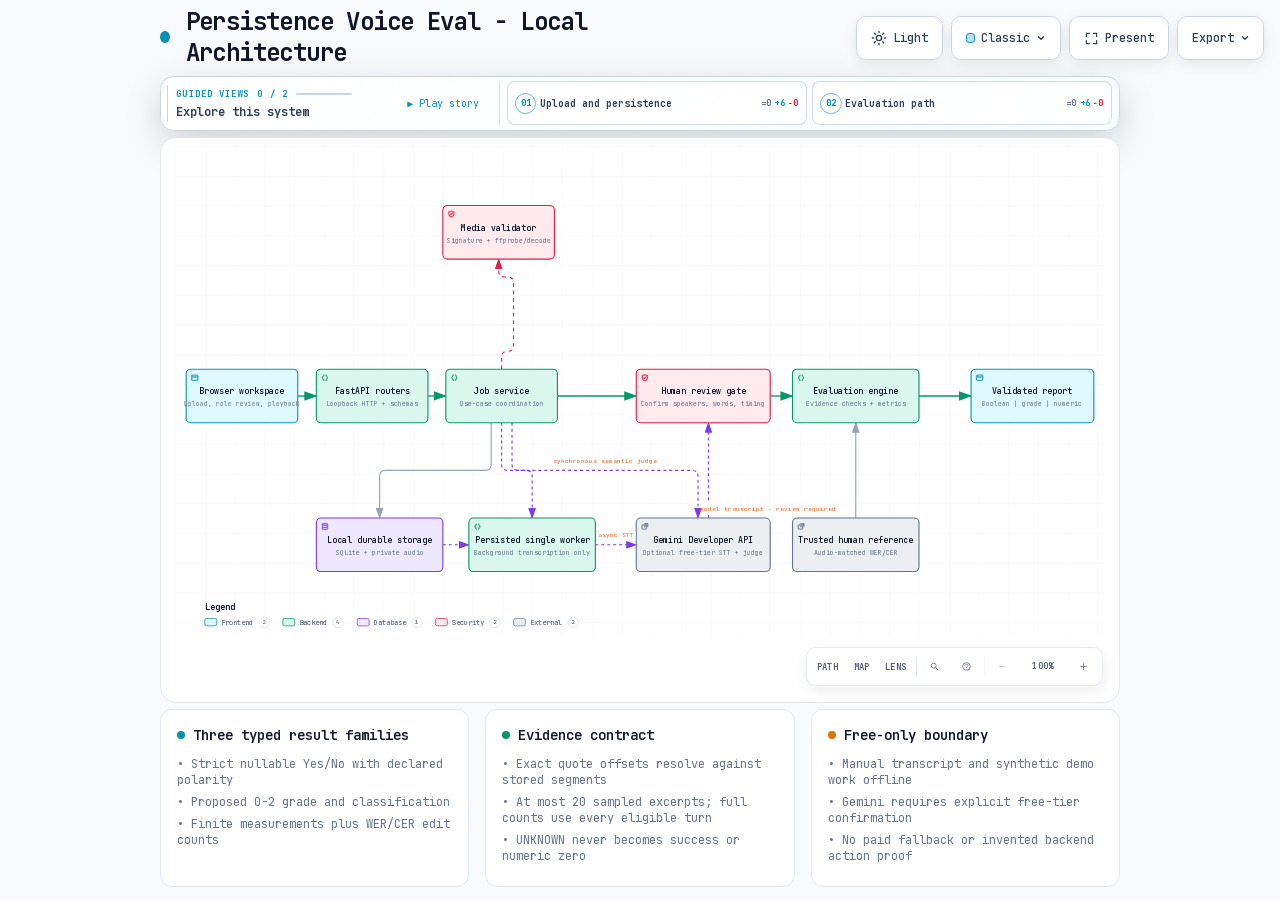
==== docs/architecture.html @ a359338a "Harden evaluation contracts and service boundaries" ====
<!DOCTYPE html>
<html lang="en" data-theme="dark" data-preset="classic">
<head>
  <meta charset="UTF-8">
  <meta name="viewport" content="width=device-width, initial-scale=1.0">
  <meta name="generator" content="archify 2.17.0-dev.1">
  <title>Persistence Voice Eval - Local Architecture Diagram</title>
  <script>
    // Resolve the theme before first paint so light-preference users don't
    // see a dark flash. The toolbar script below re-applies with UI state.
    (function () {
      try {
        var theme = null;
        try {
          var param = new URLSearchParams(window.location.search).get('theme');
          if (param === 'light' || param === 'dark') theme = param;
          if (new URLSearchParams(window.location.search).get('embed') === '1') {
            document.documentElement.setAttribute('data-embed', 'true');
          }
          if (new URLSearchParams(window.location.search).get('present') === '1') {
            document.documentElement.setAttribute('data-present', 'true');
          }
        } catch (_) {}
        if (!theme) {
          try { theme = localStorage.getItem('archify-theme'); } catch (_) {}
        }
        if (theme !== 'light' && theme !== 'dark') {
          theme = window.matchMedia('(prefers-color-scheme: light)').matches ? 'light' : 'dark';
        }
        document.documentElement.setAttribute('data-theme', theme);
      } catch (_) {}
    })();
  </script>
  <style id="archify-fonts">
/*
JetBrains Mono variable WOFF2 subsets from Google Fonts service revision v24.
These fixed bytes are shared by the viewer and its SVG/raster exports.
No local() source: an installed copy must not override the bundled font.
Uncovered characters (including CJK) still use the system fallback stack.
Upstream: https://github.com/JetBrains/JetBrainsMono

cyrillic-ext    1664 bytes  sha256 9343de2ca5d9549f792e7962375af8efb0f320c7643bfd36c884b5a30e5c396f
cyrillic        8892 bytes  sha256 4995a9a43ac659ec32fcd8b463755cd6a07b31a6e6b3894a6a153b661cf490e2
greek           6800 bytes  sha256 49c3da6c9a2b279b0f1f860f5cfb1f5dc38d88a5c7be9c9b1837bbc4e3db6111
vietnamese      5872 bytes  sha256 d44eb1936043a56038eb02dd70b243f379bef65783f94ec12f277550720411f1
latin-ext      11596 bytes  sha256 9c38cb2d0d2d93c1ee6e21fa78db76f13ea7e15e15cc64214c7ca89b6aaa35c4
latin          31340 bytes  sha256 2c32b9b3ee358c119e210f6f5195f9bd34894d78a785ff2e95d60e718e400af4

Copyright 2020 The JetBrains Mono Project Authors (https://github.com/JetBrains/JetBrainsMono)

This Font Software is licensed under the SIL Open Font License, Version 1.1.
This license is copied below, and is also available with a FAQ at:
https://openfontlicense.org


-----------------------------------------------------------
SIL OPEN FONT LICENSE Version 1.1 - 26 February 2007
-----------------------------------------------------------

PREAMBLE
The goals of the Open Font License (OFL) are to stimulate worldwide
development of collaborative font projects, to support the font creation
efforts of academic and linguistic communities, and to provide a free and
open framework in which fonts may be shared and improved in partnership
with others.

The OFL allows the licensed fonts to be used, studied, modified and
redistributed freely as long as they are not sold by themselves. The
fonts, including any derivative works, can be bundled, embedded,
redistributed and/or sold with any software provided that any reserved
names are not used by derivative works. The fonts and derivatives,
however, cannot be released under any other type of license. The
requirement for fonts to remain under this license does not apply
to any document created using the fonts or their derivatives.

DEFINITIONS
"Font Software" refers to the set of files released by the Copyright
Holder(s) under this license and clearly marked as such. This may
include source files, build scripts and documentation.

"Reserved Font Name" refers to any names specified as such after the
copyright statement(s).

"Original Version" refers to the collection of Font Software components as
distributed by the Copyright Holder(s).

"Modified Version" refers to any derivative made by adding to, deleting,
or substituting -- in part or in whole -- any of the components of the
Original Version, by changing formats or by porting the Font Software to a
new environment.

"Author" refers to any designer, engineer, programmer, technical
writer or other person who contributed to the Font Software.

PERMISSION & CONDITIONS
Permission is hereby granted, free of charge, to any person obtaining
a copy of the Font Software, to use, study, copy, merge, embed, modify,
redistribute, and sell modified and unmodified copies of the Font
Software, subject to the following conditions:

1) Neither the Font Software nor any of its individual components,
in Original or Modified Versions, may be sold by itself.

2) Original or Modified Versions of the Font Software may be bundled,
redistributed and/or sold with any software, provided that each copy
contains the above copyright notice and this license. These can be
included either as stand-alone text files, human-readable headers or
in the appropriate machine-readable metadata fields within text or
binary files as long as those fields can be easily viewed by the user.

3) No Modified Version of the Font Software may use the Reserved Font
Name(s) unless explicit written permission is granted by the corresponding
Copyright Holder. This restriction only applies to the primary font name as
presented to the users.

4) The name(s) of the Copyright Holder(s) or the Author(s) of the Font
Software shall not be used to promote, endorse or advertise any
Modified Version, except to acknowledge the contribution(s) of the
Copyright Holder(s) and the Author(s) or with their explicit written
permission.

5) The Font Software, modified or unmodified, in part or in whole,
must be distributed entirely under this license, and must not be
distributed under any other license. The requirement for fonts to
remain under this license does not apply to any document created
using the Font Software.

TERMINATION
This license becomes null and void if any of the above conditions are
not met.

DISCLAIMER
THE FONT SOFTWARE IS PROVIDED "AS IS", WITHOUT WARRANTY OF ANY KIND,
EXPRESS OR IMPLIED, INCLUDING BUT NOT LIMITED TO ANY WARRANTIES OF
MERCHANTABILITY, FITNESS FOR A PARTICULAR PURPOSE AND NONINFRINGEMENT
OF COPYRIGHT, PATENT, TRADEMARK, OR OTHER RIGHT. IN NO EVENT SHALL THE
COPYRIGHT HOLDER BE LIABLE FOR ANY CLAIM, DAMAGES OR OTHER LIABILITY,
INCLUDING ANY GENERAL, SPECIAL, INDIRECT, INCIDENTAL, OR CONSEQUENTIAL
DAMAGES, WHETHER IN AN ACTION OF CONTRACT, TORT OR OTHERWISE, ARISING
FROM, OUT OF THE USE OR INABILITY TO USE THE FONT SOFTWARE OR FROM
OTHER DEALINGS IN THE FONT SOFTWARE.
*/
    /* cyrillic-ext */
    @font-face { font-family: 'JetBrains Mono'; font-style: normal; font-weight: 400 800; font-display: swap;
      src: url([data-uri]) format('woff2');
      unicode-range: U+0460-052F, U+1C80-1C8A, U+20B4, U+2DE0-2DFF, U+A640-A69F, U+FE2E-FE2F; }
    /* cyrillic */
    @font-face { font-family: 'JetBrains Mono'; font-style: normal; font-weight: 400 800; font-display: swap;
      src: url([data-uri]) format('woff2');
      unicode-range: U+0301, U+0400-045F, U+0490-0491, U+04B0-04B1, U+2116; }
    /* greek */
    @font-face { font-family: 'JetBrains Mono'; font-style: normal; font-weight: 400 800; font-display: swap;
      src: url([data-uri]) format('woff2');
      unicode-range: U+0370-0377, U+037A-037F, U+0384-038A, U+038C, U+038E-03A1, U+03A3-03FF; }
    /* vietnamese */
    @font-face { font-family: 'JetBrains Mono'; font-style: normal; font-weight: 400 800; font-display: swap;
      src: url([data-uri]) format('woff2');
      unicode-range: U+0102-0103, U+0110-0111, U+0128-0129, U+0168-0169, U+01A0-01A1, U+01AF-01B0, U+0300-0301, U+0303-0304, U+0308-0309, U+0323, U+0329, U+1EA0-1EF9, U+20AB; }
    /* latin-ext */
    @font-face { font-family: 'JetBrains Mono'; font-style: normal; font-weight: 400 800; font-display: swap;
      src: url([data-uri]) format('woff2');
      unicode-range: U+0100-02BA, U+02BD-02C5, U+02C7-02CC, U+02CE-02D7, U+02DD-02FF, U+0304, U+0308, U+0329, U+1D00-1DBF, U+1E00-1E9F, U+1EF2-1EFF, U+2020, U+20A0-20AB, U+20AD-20C0, U+2113, U+2C60-2C7F, U+A720-A7FF; }
    /* latin */
    @font-face { font-family: 'JetBrains Mono'; font-style: normal; font-weight: 400 800; font-display: swap;
      src: url([data-uri]) format('woff2');
      unicode-range: U+0000-00FF, U+0131, U+0152-0153, U+02BB-02BC, U+02C6, U+02DA, U+02DC, U+0304, U+0308, U+0329, U+2000-206F, U+20AC, U+2122, U+2191, U+2193, U+2212, U+2215, U+FEFF, U+FFFD; }
  </style>
  <style>
    /* ==========================================================
       THEME VARIABLES — switch by toggling [data-theme] on <html>
       ========================================================== */
    :root,
    [data-theme="dark"] {
      --bg: #020617;
      --grid: #1e293b;
      --text: #ffffff;
      --text-muted: #94a3b8;
      --text-dim: #475569;
      /* UI chrome and menu hints need more contrast than SVG .t-dim accents */
      --text-faint: #7d8da1;

      --panel: rgba(15, 23, 42, 0.5);
      --panel-border: #1e293b;
      --lane-fill: rgba(15, 23, 42, 0.22);
      --lane-stroke: #334155;

      --arrow: #64748b;
      --arrow-emphasis: #34d399;

      /* Opaque mask color used behind semi-transparent component fills
         so the arrows drawn underneath are properly hidden. */
      --mask: #0f172a;

      --frontend-fill:    rgba(8, 51, 68, 0.4);
      --frontend-stroke:  #22d3ee;
      --backend-fill:     rgba(6, 78, 59, 0.4);
      --backend-stroke:   #34d399;
      --database-fill:    rgba(76, 29, 149, 0.4);
      --database-stroke:  #a78bfa;
      --cloud-fill:       rgba(120, 53, 15, 0.3);
      --cloud-stroke:     #fbbf24;
      --security-fill:    rgba(136, 19, 55, 0.4);
      --security-stroke:  #fb7185;
      --messagebus-fill:  rgba(251, 146, 60, 0.3);
      --messagebus-stroke:#fb923c;
      --external-fill:    rgba(30, 41, 59, 0.5);
      --external-stroke:  #94a3b8;

      --toolbar-bg:       rgba(15, 23, 42, 0.8);
      --toolbar-border:   #334155;
      --toolbar-text:     #e2e8f0;
      --toolbar-hover:    rgba(15, 23, 42, 0.95);
      --toolbar-menu-bg:  #0f172a;
    }

    [data-theme="light"] {
      --bg: #f8fafc;
      --grid: #e2e8f0;
      --text: #0f172a;
      --text-muted: #64748b;
      --text-dim: #94a3b8;
      --text-faint: #64748b;

      --panel: #ffffff;
      --panel-border: #e2e8f0;
      --lane-fill: rgba(248, 250, 252, 0.65);
      --lane-stroke: #cbd5e1;

      --arrow: #94a3b8;
      --arrow-emphasis: #059669;

      --mask: #ffffff;

      --frontend-fill:    rgba(34, 211, 238, 0.15);
      --frontend-stroke:  #0891b2;
      --backend-fill:     rgba(52, 211, 153, 0.18);
      --backend-stroke:   #059669;
      --database-fill:    rgba(167, 139, 250, 0.2);
      --database-stroke:  #7c3aed;
      --cloud-fill:       rgba(251, 191, 36, 0.18);
      --cloud-stroke:     #d97706;
      --security-fill:    rgba(251, 113, 133, 0.15);
      --security-stroke:  #e11d48;
      --messagebus-fill:  rgba(251, 146, 60, 0.15);
      --messagebus-stroke:#ea580c;
      --external-fill:    rgba(148, 163, 184, 0.18);
      --external-stroke:  #64748b;

      --toolbar-bg:       rgba(255, 255, 255, 0.92);
      --toolbar-border:   #cbd5e1;
      --toolbar-text:     #334155;
      --toolbar-hover:    #ffffff;
      --toolbar-menu-bg:  #ffffff;
    }

    /* ==========================================================
       SIGNAL FLOW — an opt-in, motion-forward visual preset.
       The variables also target a standalone exported SVG, whose
       root carries data-preset and data-theme directly.
       ========================================================== */
    [data-preset="signal-flow"][data-theme="dark"] {
      --bg: #030711;
      --grid: #15233a;
      --panel: rgba(6, 14, 28, 0.78);
      --panel-border: #1d3350;
      --lane-fill: rgba(9, 22, 40, 0.5);
      --lane-stroke: #2c4564;
      --text: #f5fbff;
      --text-muted: #9eb0c7;
      --text-dim: #52667f;
      --text-faint: #7890ad;
      --mask: #07101e;
      --frontend-fill: rgba(6, 182, 212, 0.14);
      --frontend-stroke: #67e8f9;
      --backend-fill: rgba(16, 185, 129, 0.14);
      --backend-stroke: #5eead4;
      --database-fill: rgba(139, 92, 246, 0.16);
      --database-stroke: #c4b5fd;
      --cloud-fill: rgba(245, 158, 11, 0.13);
      --cloud-stroke: #fcd34d;
      --security-fill: rgba(244, 63, 94, 0.13);
      --security-stroke: #fda4af;
      --messagebus-fill: rgba(249, 115, 22, 0.13);
      --messagebus-stroke: #fdba74;
      --external-fill: rgba(71, 85, 105, 0.24);
      --external-stroke: #a5b4c7;
      --arrow: #7890ad;
      --arrow-emphasis: #2dd4bf;
      --toolbar-bg: rgba(7, 16, 30, 0.86);
      --toolbar-border: #29415f;
      --toolbar-menu-bg: #07101e;
    }

    [data-preset="signal-flow"][data-theme="light"] {
      --bg: #f4f9fc;
      --grid: #d4e5ee;
      --panel: rgba(255, 255, 255, 0.82);
      --panel-border: #bfd5e2;
      --lane-fill: rgba(232, 243, 248, 0.62);
      --lane-stroke: #a9c5d5;
      --text: #102638;
      --text-muted: #587287;
      --text-dim: #8aa2b4;
      --text-faint: #668397;
      --mask: #ffffff;
      --frontend-fill: rgba(6, 182, 212, 0.09);
      --frontend-stroke: #0789a1;
      --backend-fill: rgba(5, 150, 105, 0.09);
      --backend-stroke: #087f69;
      --database-fill: rgba(124, 58, 237, 0.09);
      --database-stroke: #7254c7;
      --cloud-fill: rgba(217, 119, 6, 0.08);
      --cloud-stroke: #b9670b;
      --security-fill: rgba(225, 29, 72, 0.08);
      --security-stroke: #c53a59;
      --messagebus-fill: rgba(234, 88, 12, 0.08);
      --messagebus-stroke: #c65f27;
      --external-fill: rgba(100, 116, 139, 0.1);
      --external-stroke: #607a8c;
      --arrow: #7b97aa;
      --arrow-emphasis: #0d9488;
    }

    /* ==========================================================
       BLUEPRINT — a review-first drafting preset for deployment,
       infrastructure, and technical design documentation. It keeps
       the same semantic palette and geometry while trading glow for
       precise grid contrast, squared materials, and drafting marks.
       ========================================================== */
    [data-preset="blueprint"][data-theme="dark"] {
      --bg: #06131f;
      --grid: #17425a;
      --panel: rgba(7, 27, 43, 0.9);
      --panel-border: #27627f;
      --lane-fill: rgba(10, 43, 66, 0.36);
      --lane-stroke: #34799a;
      --text: #e3f6ff;
      --text-muted: #91b8ca;
      --text-dim: #557e92;
      --text-faint: #739caf;
      --mask: #0a2031;
      --frontend-fill: rgba(26, 157, 193, 0.14);
      --frontend-stroke: #66d9ef;
      --backend-fill: rgba(31, 155, 124, 0.13);
      --backend-stroke: #69dfbd;
      --database-fill: rgba(120, 105, 196, 0.14);
      --database-stroke: #b4a8ff;
      --cloud-fill: rgba(197, 145, 43, 0.13);
      --cloud-stroke: #ffd166;
      --security-fill: rgba(199, 76, 104, 0.13);
      --security-stroke: #ff8da1;
      --messagebus-fill: rgba(207, 112, 49, 0.13);
      --messagebus-stroke: #ffad66;
      --external-fill: rgba(84, 119, 139, 0.18);
      --external-stroke: #a7cad9;
      --arrow: #78a3b7;
      --arrow-emphasis: #64dfc1;
      --toolbar-bg: rgba(7, 28, 45, 0.92);
      --toolbar-border: #34799a;
      --toolbar-text: #d8f3ff;
      --toolbar-hover: rgba(18, 58, 83, 0.95);
      --toolbar-menu-bg: #0a2031;
    }

    [data-preset="blueprint"][data-theme="light"] {
      --bg: #edf7fa;
      --grid: #b5d5e1;
      --panel: rgba(249, 253, 255, 0.94);
      --panel-border: #78aabd;
      --lane-fill: rgba(210, 232, 240, 0.42);
      --lane-stroke: #83b2c4;
      --text: #123344;
      --text-muted: #4e7486;
      --text-dim: #86a6b4;
      --text-faint: #668c9d;
      --mask: #f9fdff;
      --frontend-fill: rgba(8, 145, 178, 0.08);
      --frontend-stroke: #087f9c;
      --backend-fill: rgba(5, 128, 101, 0.08);
      --backend-stroke: #08755f;
      --database-fill: rgba(100, 75, 180, 0.08);
      --database-stroke: #6757a8;
      --cloud-fill: rgba(181, 120, 15, 0.08);
      --cloud-stroke: #a86609;
      --security-fill: rgba(190, 48, 80, 0.07);
      --security-stroke: #b32f50;
      --messagebus-fill: rgba(196, 81, 22, 0.07);
      --messagebus-stroke: #b65120;
      --external-fill: rgba(79, 112, 128, 0.08);
      --external-stroke: #506f7e;
      --arrow: #6d93a5;
      --arrow-emphasis: #087f69;
      --toolbar-bg: rgba(247, 252, 254, 0.94);
      --toolbar-border: #8ab5c5;
      --toolbar-text: #294f61;
      --toolbar-hover: #ffffff;
      --toolbar-menu-bg: #f9fdff;
    }

    /* ==========================================================
       EDITORIAL — a warm, publication-minded preset for design
       reviews, launch notes, and documentation. The diagram keeps
       the same semantic palette and exact geometry, but trades
       software chrome for paper, ink, ruled structure, and one
       restrained vermilion accent.
       ========================================================== */
    [data-preset="editorial"][data-theme="dark"] {
      --bg: #181611;
      --grid: #39342a;
      --panel: rgba(35, 31, 24, 0.96);
      --panel-border: #625a4a;
      --lane-fill: rgba(52, 46, 35, 0.46);
      --lane-stroke: #726957;
      --text: #f4eddf;
      --text-muted: #b9ae9b;
      --text-dim: #776e60;
      --text-faint: #9d917e;
      --mask: #231f18;
      --frontend-fill: rgba(43, 133, 142, 0.16);
      --frontend-stroke: #7fc6c7;
      --backend-fill: rgba(63, 132, 92, 0.16);
      --backend-stroke: #8fc29e;
      --database-fill: rgba(117, 91, 141, 0.17);
      --database-stroke: #c0a4d0;
      --cloud-fill: rgba(170, 119, 49, 0.16);
      --cloud-stroke: #d8ad68;
      --security-fill: rgba(157, 69, 65, 0.17);
      --security-stroke: #df9085;
      --messagebus-fill: rgba(174, 79, 42, 0.16);
      --messagebus-stroke: #df946f;
      --external-fill: rgba(126, 115, 96, 0.18);
      --external-stroke: #b8ad99;
      --arrow: #948978;
      --arrow-emphasis: #dd6b3d;
      --toolbar-bg: rgba(35, 31, 24, 0.92);
      --toolbar-border: #625a4a;
      --toolbar-text: #eee5d5;
      --toolbar-hover: #302a20;
      --toolbar-menu-bg: #231f18;
    }

    [data-preset="editorial"][data-theme="light"] {
      --bg: #f2eee5;
      --grid: #d8d0c2;
      --panel: rgba(251, 248, 241, 0.97);
      --panel-border: #c4b9a6;
      --lane-fill: rgba(229, 221, 207, 0.42);
      --lane-stroke: #b8aa94;
      --text: #242018;
      --text-muted: #6f6658;
      --text-dim: #a09788;
      --text-faint: #817767;
      --mask: #fbf8f1;
      --frontend-fill: rgba(31, 117, 126, 0.09);
      --frontend-stroke: #287e84;
      --backend-fill: rgba(42, 119, 75, 0.09);
      --backend-stroke: #397b53;
      --database-fill: rgba(105, 75, 130, 0.09);
      --database-stroke: #765d86;
      --cloud-fill: rgba(157, 103, 31, 0.1);
      --cloud-stroke: #9a671f;
      --security-fill: rgba(153, 58, 52, 0.09);
      --security-stroke: #9e463f;
      --messagebus-fill: rgba(182, 70, 27, 0.09);
      --messagebus-stroke: #ad4b25;
      --external-fill: rgba(101, 91, 75, 0.09);
      --external-stroke: #746b5e;
      --arrow: #8a806f;
      --arrow-emphasis: #bb4c23;
      --toolbar-bg: rgba(251, 248, 241, 0.94);
      --toolbar-border: #c4b9a6;
      --toolbar-text: #40392f;
      --toolbar-hover: #fffdf8;
      --toolbar-menu-bg: #fbf8f1;
    }

    * { margin: 0; padding: 0; box-sizing: border-box; }

    body {
      font-family: 'JetBrains Mono', ui-monospace, SFMono-Regular, Menlo, Consolas, 'DejaVu Sans Mono', 'Liberation Mono', 'Noto Sans Mono CJK SC', 'PingFang SC', 'Hiragino Sans GB', 'Microsoft YaHei', monospace;
      background: var(--bg);
      min-height: 100vh;
      padding: 2rem;
      color: var(--text);
      transition: background 0.2s ease, color 0.2s ease;
    }

    html[data-preset="signal-flow"] body {
      background-image:
        radial-gradient(circle at 18% -8%, rgba(34, 211, 238, 0.14), transparent 34rem),
        radial-gradient(circle at 92% 18%, rgba(139, 92, 246, 0.12), transparent 30rem);
      background-attachment: fixed;
    }
    html[data-preset="signal-flow"][data-theme="light"] body {
      background-image:
        radial-gradient(circle at 18% -8%, rgba(6, 182, 212, 0.12), transparent 34rem),
        radial-gradient(circle at 92% 18%, rgba(139, 92, 246, 0.08), transparent 30rem);
    }
    html[data-preset="blueprint"] body {
      background-image:
        linear-gradient(var(--grid) 1px, transparent 1px),
        linear-gradient(90deg, var(--grid) 1px, transparent 1px);
      background-size: 32px 32px;
      background-position: -1px -1px;
      background-attachment: fixed;
    }
    html[data-preset="editorial"] body {
      background-image:
        linear-gradient(90deg, transparent 0, transparent 5.4rem, color-mix(in srgb, var(--security-stroke) 18%, transparent) 5.4rem, color-mix(in srgb, var(--security-stroke) 18%, transparent) calc(5.4rem + 1px), transparent calc(5.4rem + 1px)),
        repeating-linear-gradient(0deg, transparent 0, transparent 31px, color-mix(in srgb, var(--grid) 36%, transparent) 31px, color-mix(in srgb, var(--grid) 36%, transparent) 32px);
      background-attachment: fixed;
    }

    /* Gallery/embed mode keeps the generated artifact as the source of truth
       while presenting only its diagram surface inside a proof card. */
    html[data-embed="true"] body {
      min-height: 0;
      padding: 0;
      overflow: hidden;
      background: var(--bg);
      background-image: none;
    }
    html[data-embed="true"] .toolbar,
    html[data-embed="true"] .header,
    html[data-embed="true"] .cards,
    html[data-embed="true"] .diagram-nav,
    html[data-embed="true"] .overview-map,
    html[data-embed="true"] .focus-chip,
    html[data-embed="true"] .route-probe,
    html[data-embed="true"] .semantic-lens,
    html[data-embed="true"] .diagram-guide,
    html[data-embed="true"] .node-finder,
    html[data-embed="true"] .guided-views { display: none !important; }
    html[data-embed="true"] .container { max-width: none; }
    html[data-embed="true"] .diagram-container {
      padding: 0.5rem;
      border: 0;
      border-radius: 0;
      box-shadow: none;
    }
    html[data-embed="true"] .diagram-container svg { min-width: 0; }

    /* Share Chapter Cue lives in the HTML viewer layer, not inside the SVG.
       It gives one-shot embeds a title, authored note, truthful stop order,
       and lifecycle state while canonical diagram geometry stays untouched. */
    .share-chapter-cue { display: none; }
    html[data-embed="true"][data-share-playback="true"] .share-chapter-cue:not([hidden]),
    html[data-embed="true"][data-share-moment="true"] .share-chapter-cue:not([hidden]) {
      position: absolute;
      z-index: 18;
      top: 0.85rem;
      left: 50%;
      display: grid;
      grid-template-columns: auto minmax(9rem, 13.5rem) minmax(0, 1fr);
      align-items: center;
      gap: 0.45rem 0.85rem;
      width: min(52rem, calc(100% - 1.5rem));
      min-height: 3.35rem;
      padding: 0.55rem 0.75rem 0.65rem;
      overflow: hidden;
      border: 1px solid color-mix(in srgb, var(--frontend-stroke) 42%, var(--toolbar-border));
      border-radius: 0.75rem;
      background:
        linear-gradient(115deg, color-mix(in srgb, var(--frontend-fill) 52%, transparent), transparent 45%),
        color-mix(in srgb, var(--toolbar-menu-bg) 92%, transparent);
      color: var(--toolbar-text);
      box-shadow: 0 14px 42px rgba(0, 0, 0, 0.3), inset 0 1px 0 rgba(255, 255, 255, 0.045);
      backdrop-filter: blur(16px);
      pointer-events: none;
      animation: archify-share-cue-enter 280ms cubic-bezier(0.22, 1, 0.36, 1) both;
    }
    html[data-preset="blueprint"] .share-chapter-cue {
      border-radius: 0.2rem;
      background:
        linear-gradient(90deg, color-mix(in srgb, var(--frontend-fill) 46%, transparent), transparent 36%),
        var(--toolbar-menu-bg);
      box-shadow: 0 10px 28px rgba(0, 0, 0, 0.2);
      backdrop-filter: none;
    }
    html[data-preset="editorial"] .share-chapter-cue {
      border-color: var(--panel-border);
      background:
        linear-gradient(90deg, color-mix(in srgb, var(--security-fill) 58%, transparent), transparent 42%),
        var(--toolbar-menu-bg);
      box-shadow: 0 10px 30px color-mix(in srgb, #000 18%, transparent);
      backdrop-filter: none;
    }
    html[data-preset="editorial"] .share-chapter-state { color: var(--arrow-emphasis); }
    html[data-preset="editorial"] .share-chapter-state::before {
      border-radius: 0;
      box-shadow: none;
      transform: rotate(45deg) scale(0.8);
    }
    .share-chapter-index {
      display: grid;
      gap: 0.12rem;
      min-width: 5rem;
      padding-right: 0.75rem;
      border-right: 1px solid var(--toolbar-border);
    }
    .share-chapter-state {
      display: inline-flex;
      align-items: center;
      gap: 0.36rem;
      color: var(--frontend-stroke);
      font-size: 0.5rem;
      font-weight: 800;
      letter-spacing: 0.14em;
      text-transform: uppercase;
    }
    .share-chapter-state::before {
      width: 0.38rem;
      height: 0.38rem;
      border-radius: 50%;
      background: currentColor;
      box-shadow: 0 0 10px currentColor;
      content: '';
    }
    .share-chapter-cue[data-state="playing"] .share-chapter-state::before {
      animation: archify-share-cue-pulse 1.15s ease-in-out infinite;
    }
    .share-chapter-count {
      color: var(--text-faint);
      font-size: 0.5rem;
      font-weight: 700;
      letter-spacing: 0.08em;
      text-transform: uppercase;
    }
    .share-chapter-copy { min-width: 0; }
    .share-chapter-copy strong,
    .share-chapter-copy small,
    .share-chapter-route {
      display: block;
      overflow: hidden;
      text-overflow: ellipsis;
      white-space: nowrap;
    }
    .share-chapter-copy strong {
      color: var(--toolbar-text);
      font-size: 0.6875rem;
      line-height: 1.35;
    }
    .share-chapter-copy small {
      margin-top: 0.08rem;
      color: var(--text-muted);
      font-size: 0.5rem;
      line-height: 1.35;
    }
    .share-chapter-route {
      color: color-mix(in srgb, var(--frontend-stroke) 76%, var(--text-muted));
      font-size: 0.5625rem;
      font-weight: 650;
      letter-spacing: 0.015em;
      text-align: right;
    }
    .share-chapter-progress {
      position: absolute;
      right: 0;
      bottom: 0;
      left: 0;
      height: 2px;
      overflow: hidden;
      background: color-mix(in srgb, var(--toolbar-border) 72%, transparent);
    }
    .share-chapter-progress span {
      display: block;
      width: 100%;
      height: 100%;
      background: linear-gradient(90deg, var(--frontend-stroke), var(--database-stroke));
      box-shadow: 0 0 12px var(--frontend-stroke);
      transform: scaleX(0);
      transform-origin: left center;
    }

    /* Presentation Stage is a viewer-only layer: it gives the live diagram
       the viewport while keeping guided views, theme, focus, and exports real.
       Embed mode wins when both query parameters are present. */
    html[data-present="true"]:not([data-embed="true"]) body {
      height: 100dvh;
      min-height: 0;
      padding: 1rem;
      overflow: hidden;
    }
    html[data-present="true"]:not([data-embed="true"]) .container {
      display: flex;
      flex-direction: column;
      gap: 0.75rem;
      width: 100%;
      max-width: none;
      height: calc(100dvh - 2rem);
    }
    html[data-present="true"]:not([data-embed="true"]) .header {
      flex: none;
      min-width: 0;
      margin: 0;
      padding-right: 23rem;
    }
    html[data-present="true"]:not([data-embed="true"]) .header-row { margin-bottom: 0.25rem; }
    html[data-present="true"]:not([data-embed="true"]) .subtitle {
      overflow: hidden;
      text-overflow: ellipsis;
      white-space: nowrap;
    }
    html[data-present="true"]:not([data-embed="true"]) .guided-views {
      flex: none;
      margin-bottom: 0;
    }
    html[data-present="true"]:not([data-embed="true"]) .diagram-container {
      display: flex;
      flex: 1 1 auto;
      align-items: center;
      justify-content: center;
      min-height: 0;
      padding: 0.75rem;
      padding-bottom: calc(0.75rem + var(--archify-nav-reserve));
    }
    html[data-present="true"]:not([data-embed="true"]) .diagram-container > svg {
      flex: 1 1 auto;
      height: 100%;
      min-height: 0;
      width: 100%;
      min-width: 0;
    }
    html[data-present="true"]:not([data-embed="true"]) .cards { display: none; }
    html[data-present="true"]:not([data-embed="true"]) #btn-present {
      border-color: var(--frontend-stroke);
      color: var(--frontend-stroke);
    }

    /* The reader owns only the outer scale. Wide diagrams keep one authored
       SVG/viewBox while the runtime chooses a desktop width from the actual
       vertical budget. This avoids device-specific files and breakpoint
       jumps between a laptop and a tall monitor. */
    .container {
      width: 100%;
      max-width: var(--archify-reader-width, 1440px);
      margin: 0 auto;
    }
    @media (min-width: 768px) and (max-height: 920px) {
      .header { margin-bottom: 1rem; }
      .diagram-container { padding: 1rem; }
      .cards { margin-top: 1rem; }
      .card { padding: 1rem; }
    }

    .header { margin-bottom: 1.5rem; padding-right: 29.5rem; }

    html[data-preset="signal-flow"] .header,
    html[data-preset="blueprint"] .header,
    html[data-preset="editorial"] .header { padding-right: 29.5rem; }

    .header-row {
      display: flex;
      align-items: center;
      gap: 1rem;
      margin-bottom: 0.5rem;
    }

    .pulse-dot {
      width: 12px;
      height: 12px;
      background: var(--frontend-stroke);
      border-radius: 50%;
      animation: none;
    }

    html[data-motion-capable="true"] .pulse-dot { animation: pulse 2s infinite; }

    @keyframes pulse {
      0%, 100% { opacity: 1; }
      50% { opacity: 0.5; }
    }

    h1 {
      font-size: 1.5rem;
      font-weight: 700;
      letter-spacing: -0.025em;
    }

    .subtitle {
      color: var(--text-muted);
      font-size: 0.875rem;
      margin-left: 1.75rem;
    }

    html[data-preset="signal-flow"] .header-row::after {
      content: attr(data-preset-badge-signal-flow);
      margin-left: auto;
      color: var(--frontend-stroke);
      border: 1px solid var(--frontend-stroke);
      border-radius: 999px;
      padding: 0.28rem 0.6rem;
      font-size: 0.625rem;
      letter-spacing: 0.12em;
      opacity: 0.82;
      box-shadow: 0 0 20px rgba(34, 211, 238, 0.12);
      white-space: nowrap;
    }

    html[data-preset="blueprint"] .pulse-dot {
      width: 10px;
      height: 10px;
      border: 1px solid var(--frontend-stroke);
      border-radius: 1px;
      background: transparent;
      box-shadow: inset 0 0 0 2px var(--bg);
      transform: rotate(45deg);
      animation: none;
    }
    html[data-preset="blueprint"] .header-row::after {
      content: attr(data-preset-badge-blueprint);
      margin-left: auto;
      padding: 0.28rem 0.55rem;
      border-top: 1px solid var(--frontend-stroke);
      border-bottom: 1px solid var(--frontend-stroke);
      color: var(--frontend-stroke);
      font-size: 0.5625rem;
      font-weight: 700;
      letter-spacing: 0.14em;
      white-space: nowrap;
    }

    html[data-preset="editorial"] h1,
    html[data-preset="editorial"] .card h3 {
      font-family: Georgia, 'Times New Roman', 'Songti SC', STSong, serif;
      letter-spacing: -0.02em;
    }
    html[data-preset="editorial"] h1 { font-size: 1.72rem; font-weight: 600; }
    html[data-preset="editorial"] .pulse-dot {
      width: 9px;
      height: 9px;
      border: 1px solid var(--arrow-emphasis);
      border-radius: 0;
      background: var(--arrow-emphasis);
      box-shadow: 0 0 0 3px color-mix(in srgb, var(--arrow-emphasis) 14%, transparent);
      transform: rotate(45deg);
      animation: none;
    }
    html[data-preset="editorial"] .header-row::after {
      content: attr(data-preset-badge-editorial);
      margin-left: auto;
      padding: 0.32rem 0 0.24rem;
      border-bottom: 2px solid var(--arrow-emphasis);
      color: var(--arrow-emphasis);
      font-family: Georgia, 'Times New Roman', serif;
      font-size: 0.625rem;
      font-style: italic;
      font-weight: 600;
      letter-spacing: 0.08em;
      white-space: nowrap;
    }

    .diagram-container {
      --archify-nav-reserve: 0px;
      background: var(--panel);
      border-radius: 1rem;
      border: 1px solid var(--panel-border);
      padding: 1.5rem;
      padding-bottom: calc(1.5rem + var(--archify-nav-reserve));
      overflow: hidden;
      position: relative;
    }

    html[data-preset="signal-flow"] .diagram-container {
      position: relative;
      overflow: hidden;
      background: linear-gradient(180deg, rgba(8, 20, 38, 0.82), rgba(3, 8, 18, 0.94));
      box-shadow: inset 0 1px 0 rgba(255, 255, 255, 0.04), 0 28px 80px rgba(0, 0, 0, 0.34);
    }
    html[data-preset="signal-flow"][data-theme="light"] .diagram-container {
      background: linear-gradient(180deg, rgba(255, 255, 255, 0.9), rgba(237, 246, 250, 0.94));
      box-shadow: inset 0 1px 0 rgba(255, 255, 255, 0.72), 0 24px 60px rgba(45, 78, 99, 0.12);
    }
    html[data-preset="blueprint"] .diagram-container {
      border-color: var(--panel-border);
      border-radius: 0.35rem;
      background: var(--panel);
      box-shadow:
        inset 0 0 0 1px color-mix(in srgb, var(--panel-border) 34%, transparent),
        0 18px 48px rgba(0, 0, 0, 0.16);
    }
    html[data-preset="blueprint"] .diagram-container::after {
      content: "";
      position: absolute;
      z-index: 10;
      inset: 0.7rem;
      pointer-events: none;
      background:
        linear-gradient(var(--frontend-stroke), var(--frontend-stroke)) left top / 1.35rem 1px no-repeat,
        linear-gradient(var(--frontend-stroke), var(--frontend-stroke)) left top / 1px 1.35rem no-repeat,
        linear-gradient(var(--frontend-stroke), var(--frontend-stroke)) right top / 1.35rem 1px no-repeat,
        linear-gradient(var(--frontend-stroke), var(--frontend-stroke)) right top / 1px 1.35rem no-repeat,
        linear-gradient(var(--frontend-stroke), var(--frontend-stroke)) left bottom / 1.35rem 1px no-repeat,
        linear-gradient(var(--frontend-stroke), var(--frontend-stroke)) left bottom / 1px 1.35rem no-repeat,
        linear-gradient(var(--frontend-stroke), var(--frontend-stroke)) right bottom / 1.35rem 1px no-repeat,
        linear-gradient(var(--frontend-stroke), var(--frontend-stroke)) right bottom / 1px 1.35rem no-repeat;
      opacity: 0.58;
    }
    html[data-preset="editorial"] .diagram-container {
      overflow: hidden;
      border-color: var(--panel-border);
      border-radius: 0.38rem;
      background:
        linear-gradient(90deg, color-mix(in srgb, var(--security-fill) 58%, transparent), transparent 12%),
        var(--panel);
      box-shadow:
        0 1px 0 color-mix(in srgb, var(--text) 6%, transparent),
        0 18px 48px color-mix(in srgb, #000 19%, transparent);
    }
    html[data-preset="editorial"] .diagram-container::after {
      position: absolute;
      z-index: 10;
      top: 0.72rem;
      right: 1.25rem;
      padding: 0.2rem 0.52rem;
      border: 1px solid var(--panel-border);
      background: var(--panel);
      color: var(--arrow-emphasis);
      content: attr(data-preset-badge-editorial-plate);
      font-family: Georgia, 'Times New Roman', serif;
      font-size: 0.52rem;
      font-style: italic;
      font-weight: 600;
      letter-spacing: 0.09em;
      pointer-events: none;
    }
    html[data-embed="true"][data-preset="editorial"] .diagram-container::after { display: none; }
    html[data-motion-capable="true"][data-preset="signal-flow"][data-ambient-motion="running"] .diagram-container::before {
      content: "";
      position: absolute;
      inset: 0;
      pointer-events: none;
      background: linear-gradient(115deg, transparent 28%, rgba(103, 232, 249, 0.035) 48%, transparent 68%);
      transform: translateX(-70%);
      animation: archify-signal-scan 4.8s ease-in-out 1 both;
    }

    /* Motion Governor gives the reader a real static state and gives the
       strongest semantic action the only motion budget. Atmosphere resets to
       its authored base instead of freezing mid-cycle. Static artifacts never
       start a decorative pulse or scan. */
    html:not([data-motion-capable="true"]) svg[data-animation="trace"] [data-animate] {
      animation: none !important;
    }
    html[data-motion="still"] .pulse-dot,
    html[data-motion="still"] .diagram-container::before,
    html[data-motion="still"] svg[data-animation="trace"] [data-animate],
    html[data-motion-owner] .pulse-dot,
    html[data-motion-owner] .diagram-container::before,
    html[data-motion-owner] svg[data-animation="trace"] [data-animate],
    html[data-embed="true"] .pulse-dot,
    html[data-embed="true"] .diagram-container::before,
    html[data-share-playback="true"] .pulse-dot,
    html[data-share-playback="true"] .diagram-container::before,
    html[data-document-hidden="true"] .pulse-dot,
    html[data-document-hidden="true"] .diagram-container::before,
    html[data-document-hidden="true"] svg[data-animation="trace"] [data-animate] {
      animation: none !important;
    }
    html[data-motion="still"] .diagram-container::before,
    html[data-motion-owner] .diagram-container::before,
    html[data-embed="true"] .diagram-container::before,
    html[data-share-playback="true"] .diagram-container::before {
      opacity: 0;
    }
    html[data-motion="still"] .guided-view-progress span,
    html[data-motion="still"] .guided-story-caption,
    html[data-motion="still"] .story-trail-flow,
    html[data-motion="still"] .intent-trace-flow,
    html[data-motion="still"] .route-probe-flow,
    html[data-motion="still"] .route-journey-flow,
    html[data-motion="still"] .semantic-lens-flow,
    html[data-motion="still"] .diagram-guide,
    html[data-motion="still"] [data-story-step],
    html[data-motion="still"] .overview-map-live,
    html[data-motion="still"] .guided-view-stop,
    html[data-motion="still"] .share-chapter-cue,
    html[data-motion="still"] .share-chapter-state::before,
    html[data-motion="still"] .share-chapter-progress span,
    html[data-document-hidden="true"] .guided-view-progress span,
    html[data-document-hidden="true"] .story-trail-flow,
    html[data-document-hidden="true"] .intent-trace-flow,
    html[data-document-hidden="true"] .route-probe-flow,
    html[data-document-hidden="true"] .route-journey-flow,
    html[data-document-hidden="true"] .semantic-lens-flow,
    html[data-document-hidden="true"] .diagram-guide,
    html[data-document-hidden="true"] [data-story-step],
    html[data-document-hidden="true"] .overview-map-live,
    html[data-document-hidden="true"] .guided-view-stop,
    html[data-document-hidden="true"] .share-chapter-cue,
    html[data-document-hidden="true"] .share-chapter-state::before,
    html[data-document-hidden="true"] .share-chapter-progress span {
      animation: none !important;
    }
    html[data-motion="still"] .guided-view-progress span {
      transform: scaleX(1) !important;
    }
    html[data-motion="still"] svg[data-story-playing="true"] .story-trail-flow {
      stroke-dasharray: none;
      stroke-dashoffset: 0;
      opacity: 0.55;
    }
    html[data-motion="still"] .intent-trace-flow,
    html[data-motion="still"] .route-probe-flow {
      stroke-dasharray: none;
      stroke-dashoffset: 0;
      opacity: 0.72;
    }
    html[data-motion="still"] .route-journey-overlay,
    html[data-document-hidden="true"] .route-journey-overlay { display: none !important; }
    html[data-motion="still"] .relationship-pulse-overlay,
    html[data-motion="still"] .story-carrier-overlay,
    html[data-document-hidden="true"] .story-carrier-overlay { display: none !important; }
    html[data-motion="still"] .chapter-handoff-overlay { display: none !important; }
    html[data-motion="still"] .chapter-handoff-anchor { animation: none !important; }
    html[data-motion="still"] .guided-view-chapter,
    html[data-motion="still"] svg [data-node-id],
    html[data-motion="still"] svg [data-edge-from],
    html[data-motion="still"] svg [data-detail],
    html[data-motion="still"] svg [data-detail-anchor],
    html[data-motion="still"] svg [data-legend-hit],
    html[data-motion="still"] svg {
      transition: none !important;
    }

    svg {
      width: 100%;
      min-width: min(900px, 100%);
      display: block;
      transform-origin: 0 0;
      transition: transform 0.18s ease;
    }

    .diagram-container.is-camera-moving svg {
      transition: transform 0.42s cubic-bezier(0.22, 1, 0.36, 1);
    }
    .diagram-container.is-camera-transaction svg { transition: none; }
    .diagram-container.is-pannable { cursor: grab; }
    .diagram-container.is-panning { cursor: grabbing; user-select: none; }
    .diagram-container.is-panning svg { transition: none; }

    .diagram-nav {
      position: absolute;
      right: 1rem;
      bottom: 1rem;
      z-index: 12;
      display: inline-flex;
      align-items: center;
      max-width: calc(100% - 2rem);
      padding: 0.15rem;
      gap: 0;
      overflow-x: auto;
      border: 1px solid color-mix(in srgb, var(--toolbar-border) 48%, transparent);
      border-radius: 0.58rem;
      background: color-mix(in srgb, var(--toolbar-bg) 82%, transparent);
      box-shadow: 0 5px 14px rgba(0, 0, 0, 0.07);
      backdrop-filter: blur(10px);
      scrollbar-width: none;
    }
    .diagram-nav::-webkit-scrollbar { display: none; }
    .diagram-nav button,
    .focus-chip button,
    .guided-views button {
      border: 0;
      background: transparent;
      color: var(--toolbar-text);
      font: inherit;
      cursor: pointer;
    }
    .diagram-nav button {
      min-width: 2rem;
      height: 2rem;
      padding: 0 0.35rem;
      border-radius: 0.35rem;
      color: color-mix(in srgb, var(--toolbar-text) 68%, transparent);
      font-size: 0.56rem;
      font-weight: 600;
      letter-spacing: 0.02em;
      transition: background 0.15s, color 0.15s;
    }
    .diagram-nav button:hover,
    .diagram-nav button:focus-visible,
    .focus-chip button:hover,
    .focus-chip button:focus-visible,
    .guided-views button:hover,
    .guided-views button:focus-visible { background: var(--toolbar-hover); }
    .diagram-nav button:focus-visible,
    .focus-chip button:focus-visible,
    .guided-views button:focus-visible {
      outline: 2px solid var(--frontend-stroke);
      outline-offset: 1px;
    }
    .diagram-nav button:disabled { opacity: 0.38; cursor: default; }
    .diagram-nav button:disabled:hover { background: transparent; }
    .diagram-nav #btn-route-probe,
    .diagram-nav #btn-overview-map,
    .diagram-nav #btn-semantic-lens {
      min-width: auto;
      padding-inline: 0.5rem;
      color: color-mix(in srgb, var(--toolbar-text) 86%, transparent);
      font-weight: 650;
    }
    .diagram-nav #btn-node-finder,
    .diagram-nav [data-view="out"] {
      position: relative;
      margin-left: 0.25rem;
    }
    .diagram-nav #btn-node-finder::before,
    .diagram-nav [data-view="out"]::before {
      position: absolute;
      top: 0.4rem;
      bottom: 0.4rem;
      left: -0.13rem;
      width: 1px;
      background: color-mix(in srgb, var(--toolbar-border) 62%, transparent);
      content: "";
      pointer-events: none;
    }
    .diagram-nav-icon {
      display: block;
      width: 0.72rem;
      height: 0.72rem;
      margin: auto;
      background: currentColor;
      -webkit-mask-position: center;
      -webkit-mask-repeat: no-repeat;
      -webkit-mask-size: contain;
      mask-position: center;
      mask-repeat: no-repeat;
      mask-size: contain;
    }
    .diagram-nav-icon.find {
      -webkit-mask-image: url("data:image/svg+xml,%3Csvg xmlns='http://www.w3.org/2000/svg' viewBox='0 0 20 20'%3E%3Ccircle cx='8.5' cy='8.5' r='4.5' fill='none' stroke='black' stroke-width='1.8'/%3E%3Cpath d='m12 12 4 4' fill='none' stroke='black' stroke-width='1.8' stroke-linecap='round'/%3E%3C/svg%3E");
      mask-image: url("data:image/svg+xml,%3Csvg xmlns='http://www.w3.org/2000/svg' viewBox='0 0 20 20'%3E%3Ccircle cx='8.5' cy='8.5' r='4.5' fill='none' stroke='black' stroke-width='1.8'/%3E%3Cpath d='m12 12 4 4' fill='none' stroke='black' stroke-width='1.8' stroke-linecap='round'/%3E%3C/svg%3E");
    }
    .diagram-nav-icon.guide {
      -webkit-mask-image: url("data:image/svg+xml,%3Csvg xmlns='http://www.w3.org/2000/svg' viewBox='0 0 20 20'%3E%3Ccircle cx='10' cy='10' r='7' fill='none' stroke='black' stroke-width='1.7'/%3E%3Cpath d='M7.8 7.3a2.4 2.4 0 014.6.9c0 1.8-2.4 2-2.4 3.7M10 14.9h.01' fill='none' stroke='black' stroke-width='1.7' stroke-linecap='round'/%3E%3C/svg%3E");
      mask-image: url("data:image/svg+xml,%3Csvg xmlns='http://www.w3.org/2000/svg' viewBox='0 0 20 20'%3E%3Ccircle cx='10' cy='10' r='7' fill='none' stroke='black' stroke-width='1.7'/%3E%3Cpath d='M7.8 7.3a2.4 2.4 0 014.6.9c0 1.8-2.4 2-2.4 3.7M10 14.9h.01' fill='none' stroke='black' stroke-width='1.7' stroke-linecap='round'/%3E%3C/svg%3E");
    }
    .diagram-nav-icon.minus {
      -webkit-mask-image: url("data:image/svg+xml,%3Csvg xmlns='http://www.w3.org/2000/svg' viewBox='0 0 20 20'%3E%3Cpath d='M5 10h10' fill='none' stroke='black' stroke-width='1.8' stroke-linecap='round'/%3E%3C/svg%3E");
      mask-image: url("data:image/svg+xml,%3Csvg xmlns='http://www.w3.org/2000/svg' viewBox='0 0 20 20'%3E%3Cpath d='M5 10h10' fill='none' stroke='black' stroke-width='1.8' stroke-linecap='round'/%3E%3C/svg%3E");
    }
    .diagram-nav-icon.plus {
      -webkit-mask-image: url("data:image/svg+xml,%3Csvg xmlns='http://www.w3.org/2000/svg' viewBox='0 0 20 20'%3E%3Cpath d='M10 5v10M5 10h10' fill='none' stroke='black' stroke-width='1.8' stroke-linecap='round'/%3E%3C/svg%3E");
      mask-image: url("data:image/svg+xml,%3Csvg xmlns='http://www.w3.org/2000/svg' viewBox='0 0 20 20'%3E%3Cpath d='M10 5v10M5 10h10' fill='none' stroke='black' stroke-width='1.8' stroke-linecap='round'/%3E%3C/svg%3E");
    }
    .diagram-nav [data-view="reset"] {
      display: inline-flex;
      align-items: center;
      justify-content: center;
      gap: 0.2rem;
      min-width: 3.1rem;
      padding-inline: 0.35rem;
    }
    .diagram-nav [data-view="reset"][data-detail-visible] {
      min-width: 3.8rem;
    }
    .diagram-nav-detail {
      color: color-mix(in srgb, var(--toolbar-text) 52%, transparent);
      font-size: 0.44rem;
      font-weight: 700;
      line-height: 1;
      letter-spacing: 0.07em;
    }
    .diagram-nav-percent {
      color: color-mix(in srgb, var(--toolbar-text) 84%, transparent);
      font-size: 0.55rem;
      font-weight: 650;
      line-height: 1;
    }
    .diagram-container[data-camera-indicator="true"] .diagram-nav-detail,
    .diagram-container[data-camera-indicator="true"] .diagram-nav-percent { color: var(--frontend-stroke); }
    .diagram-nav #btn-diagram-guide[aria-expanded="true"] {
      color: var(--cloud-stroke);
      background: var(--toolbar-hover);
    }

    /* Semantic Radar is a deliberately simplified, viewer-only overview. It
       uses authored node bounds and the live camera viewport rather than
       cloning the canonical SVG, so IDs, filters, animation, and export state
       stay singular and deterministic. */
    .overview-map {
      position: absolute;
      right: 1rem;
      bottom: calc(4.15rem + var(--archify-nav-reserve));
      z-index: 12;
      width: 11.25rem;
      overflow: hidden;
      border: 1px solid color-mix(in srgb, var(--frontend-stroke) 52%, var(--toolbar-border));
      border-radius: 0.78rem;
      background: var(--toolbar-menu-bg);
      color: var(--toolbar-text);
      box-shadow: 0 16px 42px rgba(0, 0, 0, 0.3);
      backdrop-filter: blur(16px);
      font-size: 0.625rem;
    }
    .overview-map[hidden] { display: none; }
    .overview-map[data-docked="true"] {
      position: fixed;
      right: var(--archify-radar-right, 1rem);
      top: var(--archify-radar-top, 1rem);
      bottom: auto;
    }
    .overview-map[data-docked="true"][data-dock-side="left"] {
      right: auto;
      left: var(--archify-radar-left, 1rem);
    }
    html[data-preset="blueprint"] .overview-map { border-radius: 0.28rem; }
    .overview-map-head {
      display: grid;
      grid-template-columns: auto minmax(0, 1fr) auto;
      align-items: center;
      gap: 0.45rem;
      min-height: 2.25rem;
      padding: 0.42rem 0.48rem 0.38rem 0.55rem;
      border-bottom: 1px solid var(--toolbar-border);
      background: linear-gradient(110deg, color-mix(in srgb, var(--frontend-fill) 45%, transparent), transparent 68%);
      cursor: grab;
      touch-action: none;
      user-select: none;
    }
    .overview-map[data-panel-dragging="true"] .overview-map-head { cursor: grabbing; }
    .overview-map[data-placement-invalid="true"] {
      border-color: var(--security-stroke);
      box-shadow: 0 0 0 2px color-mix(in srgb, var(--security-stroke) 34%, transparent), 0 16px 42px rgba(0, 0, 0, 0.3);
    }
    .overview-map[data-compact="true"] {
      width: 7.4rem;
    }
    .overview-map[data-compact="true"] .overview-map-head {
      grid-template-columns: minmax(0, 1fr) auto;
      gap: 0.24rem;
      min-height: 1.5rem;
      padding: 0.05rem 0.16rem 0.05rem 0.32rem;
      border-bottom: 0;
    }
    .overview-map[data-compact="true"] .overview-map-live,
    .overview-map[data-compact="true"] .overview-map-copy,
    .overview-map[data-compact="true"] .overview-map-surface,
    .overview-map[data-compact="true"] .overview-map-hint {
      display: none;
    }
    .overview-map[data-compact="true"] .overview-map-expand { display: inline-flex; }
    .overview-map[data-compact="true"] .overview-map-close {
      width: 1.15rem;
      height: 1.15rem;
      font-size: 0.72rem;
    }
    .overview-map-live {
      width: 0.42rem;
      height: 0.42rem;
      border-radius: 50%;
      background: var(--backend-stroke);
      box-shadow: 0 0 0 0 color-mix(in srgb, var(--backend-stroke) 52%, transparent);
      animation: archify-radar-live 2.4s ease-out infinite;
    }
    .overview-map-copy { min-width: 0; line-height: 1.1; }
    .overview-map-copy strong {
      display: block;
      overflow: hidden;
      color: var(--frontend-stroke);
      font-size: 0.59rem;
      letter-spacing: 0.12em;
      text-transform: uppercase;
      white-space: nowrap;
      text-overflow: ellipsis;
    }
    .overview-map-copy small {
      display: block;
      margin-top: 0.18rem;
      overflow: hidden;
      color: var(--text-faint);
      font-size: 0.52rem;
      letter-spacing: 0.04em;
      white-space: nowrap;
      text-overflow: ellipsis;
    }
    .overview-map-expand {
      display: none;
      align-items: center;
      justify-content: center;
      min-width: 0;
      height: 1.2rem;
      padding: 0 0.34rem;
      overflow: hidden;
      border: 0;
      border-radius: 0.3rem;
      background: transparent;
      color: var(--frontend-stroke);
      font: inherit;
      font-size: 0.49rem;
      font-weight: 700;
      letter-spacing: 0.06em;
      text-transform: uppercase;
      white-space: nowrap;
      cursor: pointer;
    }
    .overview-map-close {
      width: 1.55rem;
      height: 1.55rem;
      padding: 0;
      border: 0;
      border-radius: 0.34rem;
      background: transparent;
      color: var(--toolbar-text);
      font: inherit;
      font-size: 0.9rem;
      cursor: pointer;
    }
    .overview-map-expand:hover,
    .overview-map-expand:focus-visible,
    .overview-map-close:hover,
    .overview-map-close:focus-visible { background: var(--toolbar-hover); }
    .overview-map-expand:focus-visible,
    .overview-map-close:focus-visible,
    .overview-map-surface:focus-visible,
    .overview-map-node:focus-visible {
      outline: 2px solid var(--frontend-stroke);
      outline-offset: 1px;
    }
    .overview-map-surface {
      position: relative;
      height: 7rem;
      margin: 0.42rem;
      overflow: hidden;
      border: 1px solid color-mix(in srgb, var(--panel-border) 72%, transparent);
      border-radius: 0.42rem;
      background:
        linear-gradient(color-mix(in srgb, var(--panel-border) 26%, transparent) 1px, transparent 1px),
        linear-gradient(90deg, color-mix(in srgb, var(--panel-border) 26%, transparent) 1px, transparent 1px),
        color-mix(in srgb, var(--bg) 86%, transparent);
      background-size: 12px 12px;
      cursor: crosshair;
      touch-action: none;
    }
    html[data-preset="blueprint"] .overview-map-surface { border-radius: 0.1rem; }
    .overview-map-surface > svg {
      width: 100%;
      height: 100%;
      min-width: 0;
      transform: none !important;
      transition: none !important;
      display: block;
      overflow: visible;
    }
    .overview-map-node {
      fill: var(--backend-stroke);
      fill-opacity: 0.52;
      stroke: var(--backend-stroke);
      stroke-opacity: 0.86;
      vector-effect: non-scaling-stroke;
      cursor: pointer;
      transition: fill-opacity 140ms ease, stroke-width 140ms ease, filter 140ms ease;
    }
    .overview-map-node[data-kind="frontend"],
    .overview-map-node[data-kind="start"] { fill: var(--frontend-stroke); stroke: var(--frontend-stroke); }
    .overview-map-node[data-kind="database"],
    .overview-map-node[data-kind="success"] { fill: var(--database-stroke); stroke: var(--database-stroke); }
    .overview-map-node[data-kind="cloud"],
    .overview-map-node[data-kind="waiting"] { fill: var(--cloud-stroke); stroke: var(--cloud-stroke); }
    .overview-map-node[data-kind="messagebus"] { fill: var(--messagebus-stroke); stroke: var(--messagebus-stroke); }
    .overview-map-node[data-kind="security"],
    .overview-map-node[data-kind="decision"],
    .overview-map-node[data-kind="failure"] { fill: var(--security-stroke); stroke: var(--security-stroke); }
    .overview-map-node[data-kind="external"],
    .overview-map-node[data-kind="neutral"] { fill: var(--external-stroke); stroke: var(--external-stroke); }
    .overview-map-node[data-radar-active="true"],
    .overview-map-node:hover,
    .overview-map-node:focus-visible {
      fill-opacity: 0.92;
      stroke-width: 2.2;
      filter: drop-shadow(0 0 3px currentColor);
    }
    .overview-map-viewport {
      fill: color-mix(in srgb, var(--frontend-fill) 56%, transparent);
      stroke: var(--frontend-stroke);
      stroke-width: 2;
      vector-effect: non-scaling-stroke;
      pointer-events: none;
      filter: drop-shadow(0 0 3px color-mix(in srgb, var(--frontend-stroke) 54%, transparent));
    }
    .overview-map-hint {
      display: flex;
      justify-content: space-between;
      gap: 0.5rem;
      padding: 0 0.52rem 0.46rem;
      color: var(--text-faint);
      font-size: 0.49rem;
      letter-spacing: 0.06em;
      text-transform: uppercase;
    }
    .diagram-nav #btn-overview-map[aria-expanded="true"] {
      color: var(--frontend-stroke);
      background: var(--toolbar-hover);
    }
    .overview-map-feedback {
      position: absolute;
      right: 1rem;
      bottom: 4.15rem;
      z-index: 13;
      max-width: min(16rem, calc(100% - 2rem));
      padding: 0.38rem 0.55rem;
      border: 1px solid color-mix(in srgb, var(--frontend-stroke) 52%, var(--toolbar-border));
      border-radius: 0.5rem;
      background: var(--toolbar-menu-bg);
      color: var(--toolbar-text);
      box-shadow: 0 8px 24px rgba(0, 0, 0, 0.2);
      font-size: 0.52rem;
      line-height: 1.35;
      pointer-events: none;
    }
    .overview-map-feedback[hidden] { display: none; }
    .focus-chip[data-radar-yielded="true"] { display: none !important; }
    .diagram-nav #btn-route-probe[aria-pressed="true"] {
      color: var(--backend-stroke);
      background: var(--toolbar-hover);
    }
    .diagram-nav #btn-semantic-lens[aria-expanded="true"],
    .diagram-nav #btn-semantic-lens[aria-pressed="true"] {
      color: var(--database-stroke);
      background: var(--toolbar-hover);
    }

    /* Semantic Lens turns the compiled node-kind palette into an analytical
       legend. One kind reveals its real traffic; two kinds compare only their
       direct authored relationships. Geometry and the canonical SVG stay put. */
    .semantic-lens {
      position: absolute;
      right: 1rem;
      bottom: calc(4.15rem + var(--archify-nav-reserve));
      z-index: 24;
      width: min(20rem, calc(100% - 2rem));
      overflow: hidden;
      border: 1px solid color-mix(in srgb, var(--database-stroke) 58%, var(--toolbar-border));
      border-radius: 0.82rem;
      background:
        linear-gradient(135deg, color-mix(in srgb, var(--database-fill) 34%, transparent), transparent 48%),
        var(--toolbar-menu-bg);
      color: var(--toolbar-text);
      box-shadow: 0 18px 52px rgba(0, 0, 0, 0.36);
      backdrop-filter: blur(18px);
      animation: archify-lens-in 180ms cubic-bezier(0.22, 1, 0.36, 1);
    }
    .semantic-lens[hidden] { display: none; }
    .semantic-lens[data-dock-side="left"] { left: 1rem; right: auto; }
    .semantic-lens[data-dock-side="right"] { left: auto; right: 1rem; }
    html[data-preset="blueprint"] .semantic-lens { border-radius: 0.28rem; }
    .semantic-lens-head {
      display: grid;
      grid-template-columns: minmax(0, 1fr) auto;
      align-items: start;
      gap: 0.75rem;
      padding: 0.72rem 0.78rem 0.62rem;
      border-bottom: 1px solid var(--toolbar-border);
    }
    .semantic-lens-eyebrow {
      display: block;
      color: var(--database-stroke);
      font-size: 0.5rem;
      font-weight: 800;
      letter-spacing: 0.16em;
      text-transform: uppercase;
    }
    .semantic-lens-title {
      display: block;
      margin-top: 0.16rem;
      color: var(--text);
      font-size: 0.82rem;
      letter-spacing: -0.02em;
    }
    .semantic-lens-close {
      width: 1.75rem;
      height: 1.75rem;
      padding: 0;
      border: 0;
      border-radius: 0.35rem;
      background: transparent;
      color: var(--toolbar-text);
      font: inherit;
      font-size: 1rem;
      cursor: pointer;
    }
    .semantic-lens-close:hover,
    .semantic-lens-close:focus-visible { background: var(--toolbar-hover); }
    .semantic-lens-instruction {
      margin: 0;
      padding: 0.52rem 0.78rem 0.48rem;
      color: var(--text-faint);
      font-size: 0.55rem;
      line-height: 1.45;
    }
    .semantic-lens-kinds {
      display: grid;
      grid-template-columns: 1fr 1fr;
      gap: 0.3rem;
      max-height: min(15rem, 40vh);
      padding: 0 0.5rem 0.5rem;
      overflow-y: auto;
      scrollbar-width: thin;
    }
    .semantic-lens-kind {
      --lens-color: var(--external-stroke);
      display: grid;
      grid-template-columns: auto minmax(0, 1fr) auto;
      align-items: center;
      gap: 0.42rem;
      min-width: 0;
      min-height: 2.15rem;
      padding: 0.35rem 0.42rem;
      border: 1px solid color-mix(in srgb, var(--lens-color) 24%, var(--toolbar-border));
      border-radius: 0.45rem;
      background: color-mix(in srgb, var(--panel) 76%, transparent);
      color: var(--toolbar-text);
      font: inherit;
      text-align: left;
      cursor: pointer;
      transition: border-color 140ms ease, background 140ms ease, opacity 140ms ease;
    }
    html[data-preset="blueprint"] .semantic-lens-kind { border-radius: 0.12rem; }
    .semantic-lens-kind[data-kind="frontend"],
    .semantic-lens-kind[data-kind="start"] { --lens-color: var(--frontend-stroke); }
    .semantic-lens-kind[data-kind="backend"],
    .semantic-lens-kind[data-kind="active"] { --lens-color: var(--backend-stroke); }
    .semantic-lens-kind[data-kind="database"],
    .semantic-lens-kind[data-kind="success"] { --lens-color: var(--database-stroke); }
    .semantic-lens-kind[data-kind="cloud"],
    .semantic-lens-kind[data-kind="waiting"] { --lens-color: var(--cloud-stroke); }
    .semantic-lens-kind[data-kind="messagebus"] { --lens-color: var(--messagebus-stroke); }
    .semantic-lens-kind[data-kind="security"],
    .semantic-lens-kind[data-kind="decision"],
    .semantic-lens-kind[data-kind="failure"] { --lens-color: var(--security-stroke); }
    .semantic-lens-kind:hover,
    .semantic-lens-kind:focus-visible,
    .semantic-lens-kind[aria-pressed="true"] {
      border-color: color-mix(in srgb, var(--lens-color) 78%, var(--toolbar-border));
      background: color-mix(in srgb, var(--lens-color) 11%, var(--panel));
    }
    .semantic-lens-kind:focus-visible,
    .semantic-lens-close:focus-visible,
    .semantic-lens-actions button:focus-visible {
      outline: 2px solid var(--database-stroke);
      outline-offset: 1px;
    }
    .semantic-lens-kind:disabled { opacity: 0.34; cursor: default; }
    .semantic-lens-swatch {
      width: 0.48rem;
      height: 0.48rem;
      border-radius: 50%;
      background: var(--lens-color);
      box-shadow: 0 0 8px color-mix(in srgb, var(--lens-color) 58%, transparent);
    }
    .semantic-lens-kind strong {
      overflow: hidden;
      color: var(--text);
      font-size: 0.61rem;
      text-overflow: ellipsis;
      white-space: nowrap;
    }
    .semantic-lens-kind em {
      color: var(--lens-color);
      font-size: 0.54rem;
      font-style: normal;
      font-weight: 800;
    }
    .semantic-lens-status {
      min-height: 2.5rem;
      margin: 0;
      padding: 0.55rem 0.78rem;
      border-top: 1px solid var(--toolbar-border);
      color: var(--text-faint);
      font-size: 0.55rem;
      line-height: 1.45;
    }
    .semantic-lens-status strong { color: var(--database-stroke); font-weight: 800; }
    .semantic-lens-actions {
      display: flex;
      justify-content: flex-end;
      gap: 0.28rem;
      padding: 0 0.62rem 0.62rem;
    }
    .semantic-lens-actions button {
      min-height: 1.8rem;
      padding: 0.28rem 0.48rem;
      border: 0;
      border-radius: 0.35rem;
      background: transparent;
      color: var(--toolbar-text);
      font: inherit;
      font-size: 0.56rem;
      cursor: pointer;
    }
    .semantic-lens-actions button:hover { background: var(--toolbar-hover); }
    .semantic-lens-actions #semantic-lens-copy { color: var(--database-stroke); }
    @keyframes archify-lens-in {
      from { opacity: 0; transform: translateY(5px) scale(0.985); }
      to { opacity: 1; transform: translateY(0) scale(1); }
    }

    /* Route Probe answers a reader question over the compiled semantic graph:
       choose two stable nodes and reveal the shortest authored directed route.
       The receipt and signal live entirely in the viewer layer. */
    .route-probe {
      position: absolute;
      left: 1rem;
      bottom: calc(1rem + var(--archify-nav-reserve));
      z-index: 12;
      width: min(46rem, calc(100% - 25rem));
      min-width: 18rem;
      overflow: hidden;
      border: 1px solid color-mix(in srgb, var(--backend-stroke) 62%, var(--toolbar-border));
      border-radius: 0.82rem;
      background:
        linear-gradient(115deg, color-mix(in srgb, var(--backend-fill) 50%, transparent), transparent 62%),
        var(--toolbar-menu-bg);
      color: var(--toolbar-text);
      box-shadow: 0 18px 48px rgba(0, 0, 0, 0.3);
      backdrop-filter: blur(16px);
      font-size: 0.625rem;
    }
    .route-probe[hidden] { display: none; }
    .route-probe[data-route-dock="top"] {
      top: 1rem;
      bottom: auto;
    }
    html[data-preset="blueprint"] .route-probe { border-radius: 0.25rem; }
    .route-probe-head {
      display: grid;
      grid-template-columns: minmax(0, 1fr) auto;
      align-items: start;
      gap: 0.65rem;
      padding: 0.52rem 0.58rem 0.44rem;
      border-bottom: 1px solid color-mix(in srgb, var(--toolbar-border) 80%, transparent);
    }
    .route-probe-copy { min-width: 0; }
    .route-probe-eyebrow {
      display: block;
      color: var(--backend-stroke);
      font-size: 0.48rem;
      font-weight: 800;
      letter-spacing: 0.15em;
      text-transform: uppercase;
    }
    .route-probe-title {
      display: block;
      margin-top: 0.14rem;
      overflow: hidden;
      color: var(--toolbar-text);
      font-size: 0.72rem;
      line-height: 1.25;
      white-space: nowrap;
      text-overflow: ellipsis;
    }
    .route-probe-actions { display: flex; gap: 0.2rem; }
    .route-probe button {
      min-height: 1.55rem;
      padding: 0.25rem 0.42rem;
      border: 0;
      border-radius: 0.36rem;
      background: transparent;
      color: var(--toolbar-text);
      font: inherit;
      cursor: pointer;
    }
    .route-probe button:hover,
    .route-probe button:focus-visible { background: var(--toolbar-hover); }
    .route-probe button:focus-visible {
      outline: 2px solid var(--backend-stroke);
      outline-offset: 1px;
    }
    .route-probe-copy-link { color: var(--frontend-stroke) !important; }
    .route-probe-find { color: var(--backend-stroke) !important; }
    .route-probe-copy-link[hidden] { display: none; }
    .route-probe-find[hidden] { display: none; }
    .route-probe-path {
      display: flex;
      align-items: center;
      min-height: 2.2rem;
      padding: 0.42rem 0.58rem 0.24rem;
      overflow-x: auto;
      scrollbar-width: thin;
      white-space: nowrap;
    }
    .route-probe-node,
    .route-probe button.route-probe-node {
      flex: none;
      max-width: 9.5rem;
      overflow: hidden;
      min-height: 1.75rem !important;
      padding: 0.22rem 0.38rem;
      border: 1px solid color-mix(in srgb, var(--backend-stroke) 46%, var(--toolbar-border));
      border-radius: 999px;
      background: color-mix(in srgb, var(--backend-fill) 52%, transparent);
      color: var(--text);
      font-size: 0.56rem;
      font-weight: 700;
      text-overflow: ellipsis;
      white-space: nowrap;
    }
    .route-probe-node[data-endpoint="start"] {
      border-color: var(--frontend-stroke);
      color: var(--frontend-stroke);
    }
    .route-probe-node[data-endpoint="end"] {
      border-color: var(--security-stroke);
      color: var(--security-stroke);
    }
    .route-probe-node[data-route-journey-state="past"] { opacity: 0.66; }
    .route-probe-node[data-route-journey-state="future"] { opacity: 0.48; }
    .route-probe-node[aria-current="step"] {
      border-color: var(--backend-stroke);
      background: color-mix(in srgb, var(--backend-fill) 82%, var(--toolbar-menu-bg));
      color: var(--text);
      box-shadow: 0 0 0 1px color-mix(in srgb, var(--backend-stroke) 42%, transparent), 0 0 14px color-mix(in srgb, var(--backend-stroke) 34%, transparent);
      opacity: 1;
    }
    html[data-preset="blueprint"] .route-probe-node[aria-current="step"] {
      border-style: double;
      border-width: 3px;
      border-radius: 0.2rem;
      box-shadow: none;
    }
    .route-probe-arrow {
      flex: none;
      padding: 0 0.28rem;
      color: var(--text-faint);
      font-size: 0.65rem;
    }
    .route-probe-placeholder {
      color: var(--text-faint);
      font-size: 0.56rem;
      letter-spacing: 0.03em;
    }
    .route-probe-status {
      display: block;
      min-height: 1.45rem;
      padding: 0.08rem 0.58rem 0.44rem;
      color: var(--text-faint);
      font-size: 0.52rem;
      line-height: 1.35;
    }
    .route-journey-controls {
      display: grid;
      grid-template-columns: 2rem minmax(5.8rem, auto) 2rem minmax(4.8rem, auto);
      justify-content: start;
      gap: 0.22rem;
      padding: 0.08rem 0.58rem 0.28rem;
    }
    .route-journey-controls[hidden] { display: none; }
    .route-journey-controls button {
      min-height: 1.8rem;
      border: 1px solid color-mix(in srgb, var(--toolbar-border) 86%, transparent);
      background: color-mix(in srgb, var(--toolbar-bg) 72%, transparent);
      font-size: 0.54rem;
      font-weight: 700;
    }
    .route-journey-controls button:disabled {
      cursor: default;
      opacity: 0.34;
    }
    .route-journey-play { color: var(--backend-stroke) !important; }
    .route-journey-overview { color: var(--frontend-stroke) !important; }
    .route-journey-controls[data-playing="true"] .route-journey-play {
      border-color: color-mix(in srgb, var(--backend-stroke) 64%, var(--toolbar-border));
      background: color-mix(in srgb, var(--backend-fill) 62%, transparent);
    }
    .route-probe[data-state="error"] {
      border-color: color-mix(in srgb, var(--security-stroke) 72%, var(--toolbar-border));
    }
    .route-probe[data-state="error"] .route-probe-status { color: var(--security-stroke); }

    .focus-chip {
      position: absolute;
      left: 1rem;
      top: 1rem;
      z-index: 12;
      display: block;
      width: min(22rem, calc(100% - 13rem));
      max-width: calc(100% - 13rem);
      overflow: hidden;
      border: 1px solid var(--frontend-stroke);
      border-radius: 0.85rem;
      background: var(--toolbar-menu-bg);
      color: var(--toolbar-text);
      box-shadow: 0 18px 48px rgba(0, 0, 0, 0.3);
      backdrop-filter: blur(16px);
      font-size: 0.6875rem;
    }
    .focus-chip[hidden] { display: none; }
    html[data-preset="blueprint"] .focus-chip { border-radius: 0.3rem; }
    .focus-chip button {
      flex: none;
      padding: 0.3rem 0.45rem;
      border-radius: 0.35rem;
      font-size: 0.625rem;
    }
    .relationship-lens-head {
      display: grid;
      grid-template-columns: minmax(0, 1fr) auto;
      align-items: start;
      gap: 0.75rem;
      padding: 0.7rem 0.75rem 0.65rem;
      border-bottom: 1px solid var(--toolbar-border);
      background: linear-gradient(120deg, color-mix(in srgb, var(--frontend-fill) 34%, transparent), transparent 72%);
    }
    .relationship-lens-copy { min-width: 0; }
    .relationship-lens-actions {
      display: flex;
      flex-direction: column;
      align-items: flex-end;
      gap: 0.18rem;
    }
    .relationship-lens-actions button { white-space: nowrap; }
    .relationship-lens-actions #btn-focus-clear {
      display: grid;
      width: 1.75rem;
      height: 1.75rem;
      padding: 0;
      place-items: center;
      color: var(--text-muted);
      font-size: 1rem;
      line-height: 1;
    }
    .relationship-lens-actions #btn-focus-clear:hover,
    .relationship-lens-actions #btn-focus-clear:focus-visible {
      background: var(--toolbar-hover);
      color: var(--text);
    }
    .relationship-lens-actions #btn-focus-copy { color: var(--frontend-stroke); }
    .relationship-lens-actions #btn-focus-relations { display: none; }
    .relationship-lens-eyebrow {
      display: block;
      margin-bottom: 0.18rem;
      color: var(--frontend-stroke);
      font-size: 0.5rem;
      font-weight: 800;
      letter-spacing: 0.14em;
      text-transform: uppercase;
    }
    .relationship-lens-title {
      display: block;
      overflow: hidden;
      color: var(--text);
      font-size: 0.8rem;
      line-height: 1.35;
      text-overflow: ellipsis;
      white-space: nowrap;
    }
    .semantic-passport-detail {
      display: block;
      margin-top: 0.12rem;
      overflow: hidden;
      color: var(--text-muted);
      font-size: 0.625rem;
      line-height: 1.4;
      text-overflow: ellipsis;
      white-space: nowrap;
    }
    .semantic-passport-detail[hidden] { display: none; }
    .semantic-passport-meta {
      display: flex;
      flex-wrap: wrap;
      gap: 0.24rem;
      margin-top: 0.42rem;
    }
    .semantic-passport-meta span,
    .semantic-passport-meta code {
      max-width: 100%;
      overflow: hidden;
      padding: 0.14rem 0.34rem;
      border: 1px solid color-mix(in srgb, var(--toolbar-border) 82%, transparent);
      border-radius: 999px;
      background: color-mix(in srgb, var(--panel) 68%, transparent);
      color: var(--text-faint);
      font: inherit;
      font-size: 0.5rem;
      letter-spacing: 0.04em;
      text-overflow: ellipsis;
      white-space: nowrap;
    }
    .semantic-passport-meta [data-passport="kind"] {
      border-color: color-mix(in srgb, var(--frontend-stroke) 50%, var(--toolbar-border));
      color: var(--frontend-stroke);
      font-weight: 800;
      text-transform: uppercase;
    }
    .semantic-passport-meta [data-passport="tag"] { color: var(--cloud-stroke); }
    .semantic-passport-meta [data-passport="brand"] {
      border-color: color-mix(in srgb, var(--messagebus-stroke) 52%, var(--toolbar-border));
      color: var(--messagebus-stroke);
      font-weight: 700;
    }
    .semantic-passport-meta [hidden] { display: none; }
    html[data-preset="blueprint"] .semantic-passport-meta span,
    html[data-preset="blueprint"] .semantic-passport-meta code { border-radius: 0.1rem; }
    .semantic-passport-evidence {
      margin-top: 0.52rem;
      padding: 0.5rem;
      border: 1px solid color-mix(in srgb, var(--backend-stroke) 32%, var(--toolbar-border));
      border-radius: 0.55rem;
      background: color-mix(in srgb, var(--backend-fill) 18%, var(--panel));
    }
    .semantic-passport-evidence[hidden] { display: none; }
    html[data-preset="blueprint"] .semantic-passport-evidence { border-radius: 0.18rem; }
    .semantic-passport-evidence-head {
      display: flex;
      align-items: center;
      justify-content: space-between;
      gap: 0.55rem;
      margin-bottom: 0.35rem;
    }
    .semantic-passport-evidence-status {
      display: inline-flex;
      align-items: center;
      gap: 0.28rem;
      color: var(--backend-stroke);
      font-size: 0.5rem;
      font-weight: 800;
      letter-spacing: 0.08em;
      text-transform: uppercase;
    }
    .semantic-passport-evidence-status::before {
      content: '';
      width: 0.38rem;
      height: 0.38rem;
      border-radius: 50%;
      background: var(--backend-stroke);
      box-shadow: 0 0 0 3px color-mix(in srgb, var(--backend-stroke) 14%, transparent);
    }
    .semantic-passport-repository {
      min-width: 0;
      overflow: hidden;
      color: var(--text-faint);
      font-size: 0.5rem;
      text-decoration: none;
      text-overflow: ellipsis;
      white-space: nowrap;
    }
    .semantic-passport-repository:hover,
    .semantic-passport-repository:focus-visible { color: var(--backend-stroke); }
    .semantic-passport-evidence-links { display: grid; gap: 0.22rem; }
    .semantic-passport-source {
      display: grid;
      grid-template-columns: minmax(0, 1fr) auto;
      gap: 0.15rem 0.45rem;
      align-items: center;
      padding: 0.34rem 0.4rem;
      border: 1px solid transparent;
      border-radius: 0.38rem;
      color: var(--text-muted);
      text-decoration: none;
    }
    a.semantic-passport-source:hover,
    a.semantic-passport-source:focus-visible {
      border-color: color-mix(in srgb, var(--backend-stroke) 42%, transparent);
      background: color-mix(in srgb, var(--backend-fill) 32%, transparent);
      color: var(--text);
    }
    .semantic-passport-source strong {
      overflow: hidden;
      font-size: 0.5625rem;
      text-overflow: ellipsis;
      white-space: nowrap;
    }
    .semantic-passport-source code {
      color: var(--backend-stroke);
      font: inherit;
      font-size: 0.5rem;
    }
    .semantic-passport-source small {
      grid-column: 1 / -1;
      overflow: hidden;
      color: var(--text-faint);
      font-size: 0.5rem;
      text-overflow: ellipsis;
      white-space: nowrap;
    }
    .relationship-lens-summary {
      display: block;
      margin-top: 0.12rem;
      color: var(--text-faint);
      font-size: 0.5625rem;
    }
    .semantic-passport-reach {
      display: grid;
      gap: 0.28rem;
      margin-top: 0.52rem;
      padding-top: 0.48rem;
      border-top: 1px solid color-mix(in srgb, var(--toolbar-border) 76%, transparent);
    }
    .semantic-passport-reach[hidden] { display: none; }
    .semantic-passport-reach-label {
      color: var(--text-faint);
      font-size: 0.5rem;
      font-weight: 800;
      letter-spacing: 0.1em;
      text-transform: uppercase;
    }
    .semantic-passport-reach-actions {
      display: grid;
      grid-template-columns: repeat(2, minmax(0, 1fr));
      gap: 0.25rem;
    }
    .semantic-passport-reach-actions button {
      display: flex;
      align-items: center;
      justify-content: space-between;
      gap: 0.5rem;
      min-width: 0;
      min-height: 2rem;
      padding: 0.32rem 0.42rem;
      border: 1px solid color-mix(in srgb, var(--toolbar-border) 86%, transparent);
      background: color-mix(in srgb, var(--panel) 70%, transparent);
      color: var(--text-muted);
      text-align: left;
    }
    .semantic-passport-reach-actions button:hover:not(:disabled),
    .semantic-passport-reach-actions button:focus-visible {
      border-color: color-mix(in srgb, var(--frontend-stroke) 62%, var(--toolbar-border));
      color: var(--text);
    }
    .semantic-passport-reach-actions button:focus-visible {
      outline: 2px solid var(--frontend-stroke);
      outline-offset: 1px;
    }
    .semantic-passport-reach-actions button:disabled {
      cursor: default;
      opacity: 0.5;
    }
    .semantic-passport-reach-actions button[aria-pressed="true"] {
      border-color: color-mix(in srgb, var(--reach-color, var(--frontend-stroke)) 72%, var(--toolbar-border));
      background: color-mix(in srgb, var(--reach-fill, var(--frontend-fill)) 48%, transparent);
      color: var(--text);
    }
    #btn-reach-upstream {
      --reach-color: var(--database-stroke);
      --reach-fill: var(--database-fill);
    }
    #btn-reach-downstream {
      --reach-color: var(--backend-stroke);
      --reach-fill: var(--backend-fill);
    }
    .semantic-passport-reach-actions strong {
      color: var(--reach-color, var(--frontend-stroke));
      font-size: 0.625rem;
    }
    .semantic-passport-reach-status {
      color: var(--text-faint);
      font-size: 0.525rem;
      line-height: 1.4;
    }
    .semantic-passport-reach-status[hidden] { display: none; }
    .relationship-lens-list {
      max-height: min(18rem, 46vh);
      overflow: auto;
      padding: 0.4rem;
      scrollbar-width: thin;
      scrollbar-color: var(--frontend-stroke) transparent;
    }
    .relationship-lens-list::-webkit-scrollbar { width: 4px; }
    .relationship-lens-list::-webkit-scrollbar-thumb {
      border-radius: 999px;
      background: color-mix(in srgb, var(--frontend-stroke) 68%, transparent);
    }
    .relationship-lens-group + .relationship-lens-group { margin-top: 0.35rem; }
    .relationship-lens-group-title {
      display: block;
      padding: 0.24rem 0.38rem 0.16rem;
      color: var(--text-faint);
      font-size: 0.5rem;
      font-weight: 800;
      letter-spacing: 0.12em;
      text-transform: uppercase;
    }
    .relationship-lens-row {
      display: grid;
      grid-template-columns: 2.1rem minmax(0, 1fr);
      gap: 0.06rem 0.45rem;
      width: 100%;
      padding: 0.45rem 0.5rem !important;
      text-align: left;
    }
    .relationship-lens-row:hover,
    .relationship-lens-row:focus-visible,
    .relationship-lens-row[data-preview-active="true"] {
      background: var(--toolbar-hover);
      box-shadow: inset 2px 0 0 var(--frontend-stroke);
    }
    .relationship-lens-row:focus-visible {
      outline: 2px solid var(--frontend-stroke);
      outline-offset: -2px;
    }
    .relationship-lens-direction {
      grid-row: 1 / 3;
      align-self: center;
      color: var(--frontend-stroke);
      font-size: 0.5rem;
      font-weight: 800;
      letter-spacing: 0.08em;
    }
    .relationship-lens-row[data-direction="in"] .relationship-lens-direction { color: var(--database-stroke); }
    .relationship-lens-row[data-direction="loop"] .relationship-lens-direction { color: var(--security-stroke); }
    .relationship-lens-row strong {
      overflow: hidden;
      color: var(--text);
      font-size: 0.6875rem;
      text-overflow: ellipsis;
      white-space: nowrap;
    }
    .relationship-lens-row small {
      overflow: hidden;
      color: var(--text-faint);
      font-size: 0.5625rem;
      text-overflow: ellipsis;
      white-space: nowrap;
    }
    .relationship-lens-empty {
      margin: 0;
      padding: 0.75rem;
      color: var(--text-faint);
      font-size: 0.625rem;
      text-align: center;
    }

    /* Diagram Guide keeps the artifact's growing reader vocabulary
       discoverable without widening the permanent control bar. It derives
       honest counts at runtime and delegates every action to an existing
       production interaction instead of creating a second command system. */
    .diagram-guide {
      position: absolute;
      top: 1rem;
      right: 1rem;
      z-index: 26;
      width: min(32rem, calc(100% - 2rem));
      max-height: min(42rem, calc(100% - 2rem));
      overflow: auto;
      border: 1px solid color-mix(in srgb, var(--cloud-stroke) 58%, var(--toolbar-border));
      border-radius: 0.82rem;
      background:
        linear-gradient(135deg, color-mix(in srgb, var(--cloud-fill) 32%, transparent), transparent 42%),
        var(--toolbar-menu-bg);
      color: var(--toolbar-text);
      box-shadow: 0 22px 64px rgba(0, 0, 0, 0.4);
      backdrop-filter: blur(18px);
      animation: archify-guide-in 180ms cubic-bezier(0.22, 1, 0.36, 1);
    }
    .diagram-guide[hidden] { display: none; }
    html[data-preset="blueprint"] .diagram-guide { border-radius: 0.28rem; }
    .diagram-guide-head {
      display: grid;
      grid-template-columns: minmax(0, 1fr) auto;
      align-items: start;
      gap: 1rem;
      padding: 0.82rem 0.9rem 0.68rem;
      border-bottom: 1px solid var(--toolbar-border);
    }
    .diagram-guide-eyebrow {
      display: block;
      color: var(--cloud-stroke);
      font-size: 0.5rem;
      font-weight: 800;
      letter-spacing: 0.16em;
      text-transform: uppercase;
    }
    .diagram-guide-title {
      display: block;
      margin-top: 0.16rem;
      color: var(--text);
      font-size: 0.86rem;
      letter-spacing: -0.02em;
    }
    .diagram-guide-close {
      width: 1.8rem;
      height: 1.8rem;
      border: 0;
      border-radius: 0.35rem;
      background: transparent;
      color: var(--toolbar-text);
      font: inherit;
      font-size: 1rem;
      cursor: pointer;
    }
    .diagram-guide-close:hover,
    .diagram-guide-close:focus-visible { background: var(--toolbar-hover); }
    .diagram-guide-stats {
      display: flex;
      align-items: center;
      gap: 0.5rem;
      margin: 0;
      padding: 0.54rem 0.9rem;
      border-bottom: 1px solid color-mix(in srgb, var(--toolbar-border) 74%, transparent);
      color: var(--text-faint);
      font-size: 0.56rem;
      letter-spacing: 0.025em;
    }
    .diagram-guide-stats::before {
      content: '';
      width: 0.42rem;
      height: 0.42rem;
      flex: none;
      border-radius: 50%;
      background: var(--backend-stroke);
      box-shadow: 0 0 10px color-mix(in srgb, var(--backend-stroke) 72%, transparent);
    }
    .diagram-guide-actions {
      display: grid;
      grid-template-columns: 1fr 1fr;
      gap: 0.38rem;
      padding: 0.62rem;
    }
    .diagram-guide-action {
      --guide-accent: var(--frontend-stroke);
      display: grid;
      grid-template-columns: auto minmax(0, 1fr) auto;
      align-items: center;
      gap: 0.55rem;
      min-height: 4.15rem;
      padding: 0.55rem 0.58rem;
      border: 1px solid color-mix(in srgb, var(--guide-accent) 22%, var(--toolbar-border));
      border-radius: 0.55rem;
      background: color-mix(in srgb, var(--panel) 78%, transparent);
      color: var(--toolbar-text);
      font: inherit;
      text-align: left;
      cursor: pointer;
      transition: border-color 140ms ease, background 140ms ease, transform 140ms ease;
    }
    .diagram-guide-action[data-guide-action="route"] { --guide-accent: var(--backend-stroke); }
    .diagram-guide-action[data-guide-action="map"] { --guide-accent: var(--database-stroke); }
    .diagram-guide-action[data-guide-action="lens"] { --guide-accent: var(--messagebus-stroke); }
    .diagram-guide-action[data-guide-action="story"] { --guide-accent: var(--security-stroke); }
    .diagram-guide-action[data-guide-action="present"] {
      --guide-accent: var(--cloud-stroke);
    }
    .diagram-guide-action:hover,
    .diagram-guide-action:focus-visible {
      border-color: color-mix(in srgb, var(--guide-accent) 76%, var(--toolbar-border));
      background: color-mix(in srgb, var(--guide-accent) 9%, var(--panel));
      transform: translateY(-1px);
    }
    .diagram-guide-action:focus-visible,
    .diagram-guide-close:focus-visible {
      outline: 2px solid var(--cloud-stroke);
      outline-offset: 1px;
    }
    .diagram-guide-action:disabled {
      opacity: 0.42;
      cursor: default;
      transform: none;
    }
    .diagram-guide-index {
      display: grid;
      place-items: center;
      width: 1.65rem;
      height: 1.65rem;
      border: 1px solid color-mix(in srgb, var(--guide-accent) 64%, var(--toolbar-border));
      border-radius: 0.35rem;
      color: var(--guide-accent);
      font-size: 0.5rem;
      font-weight: 800;
      letter-spacing: 0.06em;
    }
    .diagram-guide-action-copy { min-width: 0; }
    .diagram-guide-action strong {
      display: block;
      overflow: hidden;
      color: var(--text);
      font-size: 0.66rem;
      text-overflow: ellipsis;
      white-space: nowrap;
    }
    .diagram-guide-action small {
      display: -webkit-box;
      margin-top: 0.18rem;
      overflow: hidden;
      color: var(--text-faint);
      font-size: 0.5rem;
      line-height: 1.35;
      -webkit-box-orient: vertical;
      -webkit-line-clamp: 2;
    }
    .diagram-guide kbd {
      align-self: start;
      min-width: 1.45rem;
      padding: 0.12rem 0.3rem;
      border: 1px solid var(--toolbar-border);
      border-radius: 0.25rem;
      color: var(--text-faint);
      font: inherit;
      font-size: 0.5rem;
      text-align: center;
    }
    .diagram-guide-shortcuts {
      display: flex;
      flex-wrap: wrap;
      gap: 0.34rem 0.62rem;
      padding: 0.58rem 0.9rem 0.68rem;
      border-top: 1px solid var(--toolbar-border);
      color: var(--text-faint);
      font-size: 0.5rem;
    }
    .diagram-guide-shortcuts span {
      display: inline-flex;
      align-items: center;
      gap: 0.28rem;
      white-space: nowrap;
    }
    .diagram-guide-feedback {
      min-height: 1rem;
      margin: -0.18rem 0.9rem 0.62rem;
      color: var(--security-stroke);
      font-size: 0.5rem;
    }
    .diagram-guide-feedback:empty { display: none; }
    @keyframes archify-guide-in {
      from { opacity: 0; transform: translateY(-5px) scale(0.985); }
      to { opacity: 1; transform: translateY(0) scale(1); }
    }

    .node-finder {
      position: absolute;
      top: 1rem;
      left: 1rem;
      z-index: 24;
      display: flex;
      flex-direction: column;
      width: min(22rem, calc(100% - 2rem));
      max-height: calc(100% - 2rem);
      overflow: hidden;
      border: 1px solid var(--toolbar-border);
      border-radius: 0.85rem;
      background: var(--toolbar-menu-bg);
      color: var(--toolbar-text);
      box-shadow: 0 6px 8px rgba(0, 0, 0, 0.22);
      backdrop-filter: blur(16px);
    }
    .node-finder[hidden] { display: none; }
    .node-finder[data-context="route-source"] {
      border-color: color-mix(in srgb, var(--frontend-stroke) 68%, var(--toolbar-border));
    }
    .node-finder[data-context="route-target"] {
      border-color: color-mix(in srgb, var(--security-stroke) 68%, var(--toolbar-border));
    }
    html[data-preset="blueprint"] .node-finder { border-radius: 0.3rem; }
    .node-finder-head {
      display: flex;
      align-items: center;
      justify-content: space-between;
      gap: 1rem;
      padding: 0.7rem 0.8rem 0.45rem;
    }
    .node-finder-head strong {
      color: var(--text);
      font-size: 0.6875rem;
      letter-spacing: 0.08em;
      text-transform: uppercase;
    }
    .node-finder[data-context="route-source"] .node-finder-head strong { color: var(--frontend-stroke); }
    .node-finder[data-context="route-target"] .node-finder-head strong { color: var(--security-stroke); }
    .node-finder-close {
      width: 1.75rem;
      height: 1.75rem;
      border: 0;
      border-radius: 0.35rem;
      background: transparent;
      color: var(--toolbar-text);
      font: inherit;
      font-size: 1rem;
      cursor: pointer;
    }
    .node-finder-close:hover,
    .node-finder-close:focus-visible { background: var(--toolbar-hover); }
    .node-finder-close:focus-visible,
    .node-finder-result:focus-visible {
      outline: 2px solid var(--frontend-stroke);
      outline-offset: -2px;
    }
    .node-finder-search {
      display: grid;
      grid-template-columns: auto minmax(0, 1fr) auto;
      align-items: center;
      gap: 0.55rem;
      margin: 0 0.55rem 0.55rem;
      padding: 0 0.7rem;
      min-height: 2.6rem;
      border: 1px solid var(--toolbar-border);
      border-radius: 0.55rem;
      background: color-mix(in srgb, var(--panel) 78%, transparent);
      transition: border-color 160ms ease-out, box-shadow 160ms ease-out;
    }
    html[data-preset="blueprint"] .node-finder-search { border-radius: 0.18rem; }
    .node-finder-search > span { color: var(--frontend-stroke); font-size: 0.875rem; }
    .node-finder-search:focus-within {
      border-color: var(--frontend-stroke);
      box-shadow: 0 0 0 2px color-mix(in srgb, var(--frontend-stroke) 20%, transparent);
    }
    .node-finder-input {
      appearance: none;
      width: 100%;
      min-width: 0;
      border: 0;
      outline: 0;
      background: transparent;
      color: var(--text);
      font: inherit;
      font-size: 0.75rem;
    }
    .node-finder-input:focus-visible { outline: none; }
    .node-finder-input::placeholder { color: var(--text-faint); }
    .node-finder kbd {
      padding: 0.1rem 0.32rem;
      border: 1px solid var(--toolbar-border);
      border-radius: 0.25rem;
      color: var(--text-faint);
      font: inherit;
      font-size: 0.5625rem;
    }
    .node-finder-results {
      display: grid;
      flex: 1 1 auto;
      gap: 0;
      min-height: 0;
      max-height: min(18rem, 48vh);
      margin: 0 0.55rem 0.45rem;
      padding: 0;
      overflow-y: auto;
      overscroll-behavior: contain;
      border: 1px solid color-mix(in srgb, var(--toolbar-border) 78%, transparent);
      border-radius: 0.55rem;
      background: color-mix(in srgb, var(--panel) 54%, transparent);
      scroll-padding-block: 0.25rem;
      scrollbar-width: thin;
    }
    html[data-preset="blueprint"] .node-finder-results { border-radius: 0.18rem; }
    .node-finder-result {
      display: grid;
      grid-template-columns: minmax(0, 1fr) auto;
      gap: 0.2rem 0.75rem;
      width: 100%;
      min-height: 3.25rem;
      padding: 0.58rem 0.65rem;
      border: 0;
      border-radius: 0;
      background: transparent;
      color: var(--text);
      font: inherit;
      text-align: left;
      cursor: pointer;
      transition: background-color 160ms ease-out;
    }
    .node-finder-result:not(:last-child) {
      border-bottom: 1px solid color-mix(in srgb, var(--toolbar-border) 62%, transparent);
    }
    .node-finder-result:hover,
    .node-finder-result:focus-visible {
      position: relative;
      z-index: 1;
      background: color-mix(in srgb, var(--frontend-fill) 48%, var(--toolbar-hover));
    }
    .node-finder-result strong {
      overflow: hidden;
      font-size: 0.75rem;
      line-height: 1.25;
      text-overflow: ellipsis;
      white-space: nowrap;
    }
    .node-finder-result small {
      grid-column: 1 / -1;
      overflow: hidden;
      color: var(--text-faint);
      font-size: 0.5625rem;
      letter-spacing: 0.015em;
      text-overflow: ellipsis;
      white-space: nowrap;
    }
    .node-finder-result em {
      align-self: center;
      color: var(--frontend-stroke);
      font-size: 0.625rem;
      font-style: normal;
    }
    .node-finder[data-context^="route-"] .node-finder-result em {
      padding: 0.1rem 0.3rem;
      border: 1px solid color-mix(in srgb, currentColor 52%, transparent);
      border-radius: 999px;
      font-size: 0.5rem;
      font-weight: 800;
      letter-spacing: 0.05em;
      text-transform: uppercase;
    }
    .node-finder[data-context="route-target"] .node-finder-result em { color: var(--security-stroke); }
    .node-finder-empty {
      padding: 1.1rem 0.75rem 1.25rem;
      color: var(--text-faint);
      font-size: 0.6875rem;
      text-align: center;
    }
    .node-finder-status {
      margin: 0;
      padding: 0.1rem 0.8rem 0.65rem;
      color: var(--text-faint);
      font-size: 0.5625rem;
    }

    .guided-views {
      display: grid;
      grid-template-columns: 2.75rem minmax(0, 1fr) 2.75rem auto;
      align-items: stretch;
      gap: 0.35rem;
      min-width: 0;
      margin: 0 0 0.75rem;
      padding: 0.35rem;
      border: 1px solid var(--toolbar-border);
      border-radius: 0.85rem;
      background: var(--toolbar-bg);
      background: linear-gradient(120deg, var(--toolbar-bg), color-mix(in srgb, var(--toolbar-bg) 82%, var(--frontend-fill)));
      box-shadow: 0 12px 36px rgba(0, 0, 0, 0.16);
      backdrop-filter: blur(12px);
    }
    .guided-views[hidden] { display: none; }

    html[data-preset="blueprint"] .guided-views {
      border-color: var(--panel-border);
      border-radius: 0.35rem;
      background:
        linear-gradient(90deg, color-mix(in srgb, var(--frontend-fill) 36%, transparent), transparent 24%),
        var(--toolbar-bg);
      box-shadow: 0 12px 28px rgba(0, 0, 0, 0.12);
    }
    html[data-preset="blueprint"] .guided-views button { border-radius: 0.2rem; }
    html[data-preset="blueprint"] .guided-view-progress { border-radius: 0; }
    html[data-preset="blueprint"] .guided-view-progress span { border-radius: 0; }
    .guided-views button {
      min-width: 0;
      padding: 0.45rem 0.6rem;
      border-radius: 0.55rem;
      font-size: 0.75rem;
    }
    .guided-views > #guided-view-prev,
    .guided-views > #guided-view-next { min-width: 2.75rem; min-height: 2.75rem; }
    .guided-views button:disabled { opacity: 0.3; cursor: default; }
    .guided-view-copy {
      min-width: 0;
      padding: 0.2rem 0.5rem;
      border-left: 1px solid var(--toolbar-border);
      overflow: hidden;
    }
    .guided-view-meta {
      display: flex;
      align-items: center;
      gap: 0.5rem;
      min-height: 1rem;
      margin-bottom: 0.12rem;
      color: var(--frontend-stroke);
      font-size: 0.5625rem;
      font-weight: 700;
      letter-spacing: 0.12em;
      text-transform: uppercase;
    }
    .guided-view-handoff {
      box-sizing: border-box;
      height: 1rem;
      min-width: 0;
      max-width: 15rem;
      overflow: hidden;
      padding: 0 0.38rem;
      border: 1px solid color-mix(in srgb, var(--frontend-stroke) 46%, transparent);
      border-radius: 999px;
      color: var(--toolbar-text);
      background: color-mix(in srgb, var(--frontend-fill) 44%, transparent);
      font-size: 0.5rem;
      line-height: calc(1rem - 2px);
      letter-spacing: 0.06em;
      text-overflow: ellipsis;
      white-space: nowrap;
    }
    .guided-view-handoff[hidden] { display: none; }
    html[data-preset="blueprint"] .guided-view-handoff { border-radius: 0.15rem; }
    .chapter-handoff-overlay { pointer-events: none; }
    .chapter-handoff-anchor {
      fill: color-mix(in srgb, var(--frontend-fill) 10%, transparent);
      stroke: var(--frontend-stroke);
      stroke-width: 2;
      stroke-dasharray: 4 4;
      vector-effect: non-scaling-stroke;
      opacity: 0.96;
      animation: archify-chapter-anchor 0.42s cubic-bezier(0.22, 1, 0.36, 1) both;
    }
    svg[data-chapter-handoff] [data-node-id][data-chapter-role="stay"] { opacity: 1; }
    svg[data-chapter-handoff] [data-node-id][data-chapter-role="enter"] { opacity: 0.78; }
    svg[data-chapter-handoff] [data-node-id][data-chapter-role="leave"] { opacity: 0.26; }
    @keyframes archify-chapter-anchor {
      0% { opacity: 0.35; stroke-dashoffset: 8; }
      45% { opacity: 1; }
      100% { opacity: 0.72; stroke-dashoffset: 0; }
    }
    .guided-view-progress {
      width: 3.5rem;
      height: 2px;
      overflow: hidden;
      border-radius: 999px;
      background: var(--toolbar-border);
    }
    .guided-view-progress span {
      display: block;
      width: 100%;
      height: 100%;
      border-radius: inherit;
      background: var(--frontend-stroke);
      transform: scaleX(0);
      transform-origin: left center;
    }
    .guided-view-copy strong,
    .guided-view-copy small { display: block; overflow: hidden; text-overflow: ellipsis; white-space: nowrap; }
    .guided-view-copy strong { color: var(--toolbar-text); font-size: 0.75rem; line-height: 1.35; }
    .guided-view-copy small { margin-top: 0; color: var(--text-muted); font-size: 0.625rem; line-height: 1.35; }
    .guided-story-caption {
      display: grid;
      grid-template-columns: auto minmax(0, 1fr) auto;
      gap: 0.12rem 0.55rem;
      align-items: center;
      min-width: 0;
      margin-top: 0.18rem;
      padding: 0.3rem 0.5rem;
      overflow: hidden;
      border: 1px solid color-mix(in srgb, var(--frontend-stroke) 32%, var(--toolbar-border));
      border-radius: 0.58rem;
      background: color-mix(in srgb, var(--frontend-fill) 26%, transparent);
      animation: archify-story-caption-in 140ms cubic-bezier(0.22, 1, 0.36, 1) both;
    }
    .guided-story-caption[hidden] { display: none; }
    .guided-story-caption-index {
      grid-row: 1 / span 2;
      align-self: stretch;
      display: inline-grid;
      min-width: 3.3rem;
      place-items: center;
      padding-right: 0.52rem;
      border-right: 1px solid color-mix(in srgb, var(--frontend-stroke) 28%, var(--toolbar-border));
      color: var(--frontend-stroke);
      font-size: 0.5625rem;
      font-weight: 800;
      letter-spacing: 0.08em;
      text-transform: uppercase;
    }
    .guided-story-caption strong,
    .guided-story-caption small {
      display: block;
      min-width: 0;
      overflow: hidden;
      text-overflow: ellipsis;
      white-space: nowrap;
    }
    .guided-story-caption strong { color: var(--toolbar-text); font-size: 0.6875rem; line-height: 1.3; }
    .guided-story-caption small { color: var(--text-muted); font-size: 0.5625rem; line-height: 1.35; }
    .guided-story-caption-next {
      grid-column: 3;
      grid-row: 1 / span 2;
      display: grid;
      min-width: 6.4rem;
      max-width: 9.5rem;
      align-self: stretch;
      align-content: center;
      padding-left: 0.58rem;
      border-left: 1px solid color-mix(in srgb, var(--frontend-stroke) 22%, var(--toolbar-border));
    }
    .guided-story-caption-next[hidden] { display: none; }
    .guided-story-caption-next small {
      color: color-mix(in srgb, var(--frontend-stroke) 72%, var(--text-muted));
      font-weight: 800;
      letter-spacing: 0.09em;
      text-transform: uppercase;
    }
    .guided-story-caption-next strong { color: var(--text-muted); font-weight: 700; }
    html[data-preset="blueprint"] .guided-story-caption { border-radius: 0.2rem; }
    .guided-views[data-story-beat] .guided-view-copy > #guided-view-label,
    .guided-views[data-story-beat] .guided-view-copy > #guided-view-note { display: none; }
    @keyframes archify-story-caption-in {
      from { opacity: 0; transform: translateY(3px); }
      to { opacity: 1; transform: translateY(0); }
    }
    .guided-view-trail {
      display: flex;
      align-items: center;
      gap: 0.28rem;
      min-width: 0;
      min-height: 1.7rem;
      margin-top: 0;
      padding: 0;
      overflow-x: auto;
      color: var(--text-faint);
      overscroll-behavior-x: contain;
      touch-action: pan-x;
      scrollbar-width: none;
      white-space: nowrap;
    }
    .guided-view-trail[hidden] { display: none; }
    .guided-view-trail::-webkit-scrollbar { display: none; }
    .guided-view-trail .guided-view-stop {
      appearance: none;
      box-sizing: border-box;
      display: inline-flex;
      flex: 0 0 auto;
      align-items: center;
      gap: 0.28rem;
      min-height: 1.5rem;
      padding: 0.1rem 0.3rem 0.1rem 0.18rem;
      border: 1px solid transparent;
      border-radius: 999px;
      background: transparent;
      color: var(--text-muted);
      cursor: pointer;
      font-family: inherit;
      font-size: 0.5625rem;
      font-weight: 650;
      letter-spacing: 0.02em;
      line-height: 1;
      transition: background 140ms ease, border-color 140ms ease, color 140ms ease, opacity 140ms ease;
    }
    .guided-view-stop:hover {
      border-color: color-mix(in srgb, var(--frontend-stroke) 36%, transparent);
      background: color-mix(in srgb, var(--frontend-fill) 34%, transparent);
    }
    .guided-view-stop:focus-visible {
      outline: 2px solid var(--frontend-stroke);
      outline-offset: 1px;
    }
    .guided-view-stop:disabled { cursor: wait; }
    .guided-view-stop::before {
      display: inline-grid;
      width: 1rem;
      height: 1rem;
      place-items: center;
      border: 1px solid color-mix(in srgb, var(--frontend-stroke) 54%, var(--toolbar-border));
      border-radius: 50%;
      background: color-mix(in srgb, var(--frontend-fill) 58%, var(--toolbar-bg));
      color: var(--frontend-stroke);
      content: attr(data-story-number);
      font-size: 0.5rem;
      line-height: 1;
    }
    .guided-view-stop + .guided-view-stop::after {
      order: -1;
      color: color-mix(in srgb, var(--frontend-stroke) 58%, var(--text-faint));
      content: '\00b7';
      font-size: 0.65rem;
    }
    .guided-view-stop[data-story-link="forward"]::after { content: '\2192'; }
    .guided-view-stop[data-story-link="reverse"]::after { content: '\2190'; }
    .guided-view-stop[data-story-link="multiple"]::after { content: '\21c4'; }
    .guided-view-stop[data-story-beat-state="pending"] { opacity: 0.38; }
    .guided-view-stop[data-story-beat-state="next"] {
      border-style: dashed;
      border-color: color-mix(in srgb, var(--frontend-stroke) 42%, var(--toolbar-border));
      color: color-mix(in srgb, var(--toolbar-text) 68%, var(--text-muted));
      opacity: 0.58;
    }
    .guided-view-stop[data-story-beat-state="past"] { color: var(--text-muted); opacity: 0.76; }
    .guided-view-stop[data-story-beat-state="active"] {
      border-color: color-mix(in srgb, var(--frontend-stroke) 72%, var(--toolbar-border));
      background: color-mix(in srgb, var(--frontend-fill) 42%, transparent);
      color: var(--toolbar-text);
      font-weight: 800;
      opacity: 1;
    }
    .guided-view-stop[data-story-beat-state="active"]::before {
      border-color: var(--frontend-stroke);
      box-shadow: 0 0 10px color-mix(in srgb, var(--frontend-stroke) 54%, transparent);
    }
    html[data-preset="blueprint"] .guided-view-stop,
    html[data-preset="blueprint"] .guided-view-stop::before { border-radius: 0.1rem; }
    html[data-preset="blueprint"] .guided-view-stop[data-story-beat-state="active"]::before { box-shadow: none; }
    .guided-view-actions { display: flex; align-items: stretch; gap: 0.2rem; }
    .guided-view-actions button { white-space: nowrap; }
    .guided-view-play {
      display: inline-flex;
      align-items: center;
      justify-content: center;
      gap: 0.38rem;
      min-width: 6.25rem !important;
      color: var(--frontend-stroke) !important;
      font-size: 0.625rem !important;
    }
    .guided-view-play[aria-pressed="true"] { background: var(--toolbar-hover); }
    .guided-view-all { min-width: 3.25rem !important; color: var(--text-muted) !important; font-size: 0.625rem !important; }
    .guided-view-beat-link {
      display: inline-flex;
      align-items: center;
      justify-content: center;
      gap: 0.3rem;
      min-width: 5.4rem !important;
      min-height: 1.5rem;
      color: var(--text-muted) !important;
      font-size: 0.5625rem !important;
      letter-spacing: 0.025em;
      transition: background 140ms ease, border-color 140ms ease, color 140ms ease;
    }
    .guided-view-beat-link:not(:disabled):hover {
      border-color: color-mix(in srgb, var(--frontend-stroke) 52%, var(--toolbar-border));
      color: var(--frontend-stroke) !important;
    }
    .guided-view-beat-link[data-copy-state="copied"] {
      border-color: color-mix(in srgb, var(--backend-stroke) 58%, var(--toolbar-border));
      background: color-mix(in srgb, var(--backend-fill) 46%, transparent);
      color: var(--backend-stroke) !important;
    }
    .guided-view-index {
      grid-column: 1 / -1;
      min-width: 0;
      padding: 0.28rem 0.12rem 0.08rem;
      overflow: hidden;
      border-top: 1px solid color-mix(in srgb, var(--toolbar-border) 72%, transparent);
    }
    @media (min-width: 721px) {
      html[data-present="true"]:not([data-embed="true"]) .guided-views[data-playing="true"] .guided-view-index,
      html[data-present="true"]:not([data-embed="true"]) .guided-views[data-playing="true"] .guided-view-beat-link,
      html[data-present="true"]:not([data-embed="true"]) .guided-views[data-playing="true"] .guided-view-all,
      html[data-present="true"]:not([data-embed="true"]) .guided-views[data-playing="true"] .guided-view-trail,
      html[data-present="true"]:not([data-embed="true"]) .guided-views[data-playing="true"] .guided-view-copy > #guided-view-label,
      html[data-present="true"]:not([data-embed="true"]) .guided-views[data-playing="true"] .guided-view-copy > #guided-view-note { display: none; }
      html[data-present="true"]:not([data-embed="true"]) .guided-views[data-playing="true"] .guided-story-caption { margin-top: 0.08rem; }
    }
    .guided-view-chapters {
      display: flex;
      gap: 0.28rem;
      min-width: 0;
      margin: 0;
      padding: 0.08rem 0.05rem 0.2rem;
      overflow-x: auto;
      list-style: none;
      scroll-padding-inline: 0.05rem;
      scroll-snap-type: x proximity;
      scrollbar-width: none;
    }
    .guided-view-chapters::-webkit-scrollbar { display: none; }
    .guided-view-chapters li {
      display: flex;
      flex: 1 1 0;
      min-width: 9.5rem;
      scroll-snap-align: center;
    }
    .guided-view-chapter {
      position: relative;
      display: grid !important;
      grid-template-columns: 1.55rem minmax(0, 1fr) auto;
      align-items: center;
      width: 100%;
      min-height: 2.75rem;
      padding: 0.36rem 0.48rem !important;
      overflow: hidden;
      border: 1px solid color-mix(in srgb, var(--toolbar-border) 86%, transparent) !important;
      border-radius: 0.48rem !important;
      background: color-mix(in srgb, var(--toolbar-bg) 88%, transparent) !important;
      color: var(--text-muted) !important;
      text-align: left;
      transition: background 0.16s ease, border-color 0.16s ease, opacity 0.16s ease;
    }
    .guided-view-chapter:hover {
      border-color: color-mix(in srgb, var(--frontend-stroke) 58%, var(--toolbar-border)) !important;
      background: color-mix(in srgb, var(--frontend-fill) 42%, var(--toolbar-bg)) !important;
    }
    .guided-view-chapter:focus-visible {
      outline: 2px solid var(--frontend-stroke);
      outline-offset: 1px;
    }
    .guided-view-chapter-index {
      display: inline-grid;
      width: 1.32rem;
      height: 1.32rem;
      place-items: center;
      border: 1px solid color-mix(in srgb, var(--frontend-stroke) 48%, var(--toolbar-border));
      border-radius: 50%;
      color: var(--frontend-stroke);
      font-size: 0.5rem;
      font-weight: 800;
      letter-spacing: 0.03em;
    }
    .guided-view-chapter-title {
      min-width: 0;
      overflow: hidden;
      color: var(--toolbar-text);
      font-size: 0.625rem;
      font-weight: 700;
      line-height: 1.3;
      text-overflow: ellipsis;
      white-space: nowrap;
    }
    .guided-view-chapter-count {
      grid-column: 3;
      grid-row: 1;
      margin-left: 0.38rem;
      color: var(--text-faint);
      font-size: 0.5rem;
      font-style: normal;
      font-weight: 650;
      white-space: nowrap;
    }
    .guided-view-chapter-delta {
      display: inline-flex;
      grid-column: 3;
      grid-row: 1;
      align-items: center;
      gap: 0.22rem;
      margin-left: 0.38rem;
      color: var(--text-faint);
      font-size: 0.5rem;
      font-weight: 750;
      letter-spacing: 0.01em;
      white-space: nowrap;
    }
    .guided-view-chapter-delta[hidden] { display: none; }
    .guided-view-chapter-delta [data-delta-kind="stay"] { color: var(--text-muted); }
    .guided-view-chapter-delta [data-delta-kind="enter"] { color: var(--frontend-stroke); }
    .guided-view-chapter-delta [data-delta-kind="leave"] { color: var(--security-stroke); }
    .guided-view-chapter[data-preview-active="true"] {
      border-color: color-mix(in srgb, var(--frontend-stroke) 72%, var(--toolbar-border)) !important;
      background: color-mix(in srgb, var(--frontend-fill) 54%, var(--toolbar-bg)) !important;
    }
    .guided-view-chapter[data-chapter-position="current"] {
      border: 2px solid var(--frontend-stroke) !important;
      padding: calc(0.36rem - 1px) calc(0.48rem - 1px) !important;
      box-shadow: inset 3px 0 0 var(--frontend-stroke);
      color: var(--toolbar-text) !important;
    }
    .guided-view-chapter[data-chapter-position="current"] .guided-view-chapter-index {
      background: var(--frontend-stroke);
      color: var(--bg);
    }
    .guided-view-chapter[data-chapter-position="before"] {
      border-style: solid !important;
      opacity: 0.72;
    }
    .guided-view-chapter[data-chapter-position="after"] { border-style: dashed !important; }
    html[data-preset="signal-flow"] .guided-view-chapter[data-chapter-position="current"] {
      box-shadow: inset 3px 0 0 var(--frontend-stroke), 0 0 18px color-mix(in srgb, var(--frontend-stroke) 18%, transparent);
    }
    html[data-preset="blueprint"] .guided-view-chapter,
    html[data-preset="blueprint"] .guided-view-chapter-index { border-radius: 0.12rem !important; }

    /* Story Shelf — keep every authored chapter and the Play action visible,
       but do not spend a second row on unavailable director controls before
       the reader enters a chapter. Existing data-active-view state expands
       the full guided surface without a new toggle or stored preference. */
    .guided-views[data-active-view="all"] {
      grid-template-columns: minmax(11rem, .72fr) auto minmax(0, 2fr);
      align-items: center;
      padding: 0.28rem 0.35rem;
    }
    .guided-views[data-active-view="all"] > #guided-view-prev,
    .guided-views[data-active-view="all"] > #guided-view-next,
    .guided-views[data-active-view="all"] .guided-view-beat-link,
    .guided-views[data-active-view="all"] .guided-view-all { display: none; }
    .guided-views[data-active-view="all"] .guided-view-copy {
      grid-column: 1;
      grid-row: 1;
      padding: 0.1rem 0.55rem;
    }
    .guided-views[data-active-view="all"] .guided-view-copy > #guided-view-note { display: none; }
    .guided-views[data-active-view="all"] .guided-view-actions {
      display: block;
      grid-column: 2;
      grid-row: 1;
    }
    .guided-views[data-active-view="all"] .guided-view-play { min-height: 2.75rem; }
    .guided-views[data-active-view="all"] .guided-view-index {
      grid-column: 3;
      grid-row: 1;
      padding: 0 0.08rem 0 0.42rem;
      border-top: 0;
      border-left: 1px solid color-mix(in srgb, var(--toolbar-border) 72%, transparent);
    }
    .guided-views[data-active-view="all"] .guided-view-chapters {
      gap: 0.3rem;
      padding: 0;
    }

    .cards {
      display: grid;
      grid-template-columns: repeat(auto-fit, minmax(280px, 1fr));
      gap: 1rem;
      margin-top: 2rem;
    }

    .card {
      background: var(--panel);
      border-radius: 0.75rem;
      border: 1px solid var(--panel-border);
      padding: 1.25rem;
    }

    html[data-preset="signal-flow"] .card {
      background: linear-gradient(145deg, rgba(10, 24, 43, 0.86), rgba(5, 12, 24, 0.92));
      box-shadow: inset 0 1px 0 rgba(255, 255, 255, 0.035);
    }
    html[data-preset="signal-flow"][data-theme="light"] .card {
      background: linear-gradient(145deg, rgba(255, 255, 255, 0.92), rgba(237, 246, 250, 0.9));
      box-shadow: inset 0 1px 0 rgba(255, 255, 255, 0.82), 0 12px 32px rgba(45, 78, 99, 0.08);
    }

    /* Preserve the one-screen guarantee on ordinary laptop displays. The
       high-screen expansion above must not trade a fuller canvas for page
       scrolling at 900–1080px heights. */
    @media (min-width: 768px) and (max-height: 1100px) {
      .header { margin-bottom: 1rem; }
      .diagram-container {
        padding: 0.875rem;
        padding-bottom: calc(0.875rem + var(--archify-nav-reserve));
      }
      .cards { margin-top: 1rem; }
      .card { padding: 1rem; }
    }
    @media (min-width: 768px) and (max-height: 920px) {
      body { padding-block: 1.25rem; }
      .header { margin-bottom: 0.875rem; }
      .cards { margin-top: 0.75rem; }
      html[data-nav-stage-rail="true"] body { padding-block: 0.375rem; }
      html[data-nav-stage-rail="true"] .header { margin-bottom: 0.5rem; }
      html[data-nav-stage-rail="true"] .guided-views { margin-bottom: 0.375rem; }
      html[data-nav-stage-rail="true"] .diagram-container[data-nav-stage-rail="true"] { padding-top: 0.5rem; }
      html[data-nav-stage-rail="true"] .cards { margin-top: 0.375rem; }
    }

    html[data-preset="blueprint"] .card {
      position: relative;
      border-color: var(--panel-border);
      border-radius: 0.3rem;
      background: var(--panel);
      box-shadow: none;
    }
    html[data-preset="blueprint"] .card::before {
      content: "";
      position: absolute;
      top: -1px;
      left: 1rem;
      width: 2.5rem;
      border-top: 2px solid var(--frontend-stroke);
    }

    html[data-preset="editorial"] .card {
      position: relative;
      border-radius: 0.28rem;
      background: var(--panel);
      box-shadow: 0 10px 28px color-mix(in srgb, #000 10%, transparent);
    }
    html[data-preset="editorial"] .card::before {
      position: absolute;
      top: -1px;
      left: 1.25rem;
      width: 3.25rem;
      border-top: 3px solid var(--arrow-emphasis);
      content: "";
    }
    html[data-preset="editorial"] .card-dot { border-radius: 0; transform: rotate(45deg) scale(0.78); }

    .card-header {
      display: flex;
      align-items: center;
      gap: 0.5rem;
      margin-bottom: 0.75rem;
    }

    .card-dot {
      width: 8px;
      height: 8px;
      border-radius: 50%;
    }

    .card-dot.cyan     { background: var(--frontend-stroke); }
    .card-dot.emerald  { background: var(--backend-stroke); }
    .card-dot.violet   { background: var(--database-stroke); }
    .card-dot.amber    { background: var(--cloud-stroke); }
    .card-dot.rose     { background: var(--security-stroke); }
    .card-dot.orange   { background: var(--messagebus-stroke); }
    .card-dot.slate    { background: var(--external-stroke); }

    .card h3 { font-size: 0.875rem; font-weight: 600; color: var(--text); }

    .card ul {
      list-style: none;
      color: var(--text-muted);
      font-size: 0.75rem;
    }

    .card li { margin-bottom: 0.375rem; }

    /* ==========================================================
       Print stylesheet — hide interactive controls, force light,
       drop the grid so the diagram doesn't waste ink, use landscape
       so wide diagrams fit, pack summary cards into 2 columns to
       avoid an orphan card on a trailing page.
       ========================================================== */
    @page { size: landscape; margin: 1.5cm; }

    @media print {
      /* Force the FULL light palette — including component fills/strokes and
         lane/arrow colors — so printing from dark theme doesn't put neon
         strokes and translucent dark fills on white paper. */
      :root, [data-theme="dark"], [data-theme="light"] {
        --bg: #ffffff;
        --grid: transparent;
        --panel: #ffffff;
        --panel-border: #e2e8f0;
        --text: #0f172a;
        --text-muted: #475569;
        --text-dim: #94a3b8;
        --text-faint: #64748b;
        --mask: #ffffff;
        --lane-fill: rgba(248, 250, 252, 0.65);
        --lane-stroke: #cbd5e1;
        --arrow: #94a3b8;
        --arrow-emphasis: #059669;
        --frontend-fill:    rgba(34, 211, 238, 0.15);
        --frontend-stroke:  #0891b2;
        --backend-fill:     rgba(52, 211, 153, 0.18);
        --backend-stroke:   #059669;
        --database-fill:    rgba(167, 139, 250, 0.2);
        --database-stroke:  #7c3aed;
        --cloud-fill:       rgba(251, 191, 36, 0.18);
        --cloud-stroke:     #d97706;
        --security-fill:    rgba(251, 113, 133, 0.15);
        --security-stroke:  #e11d48;
        --messagebus-fill:  rgba(251, 146, 60, 0.15);
        --messagebus-stroke:#ea580c;
        --external-fill:    rgba(148, 163, 184, 0.18);
        --external-stroke:  #64748b;
      }
      body { background: #ffffff !important; padding: 0; }
      .container { max-width: none; }
      .toolbar, .diagram-nav, .focus-chip, .guided-views, .archify-toast, .no-print { display: none !important; }
      .chapter-handoff-overlay { display: none !important; }
      svg [data-node-id][data-chapter-role] { opacity: 1 !important; }
      svg[data-chapter-preview] [data-node-id],
      svg[data-chapter-preview] [data-edge-from] { opacity: 1 !important; filter: none !important; }
      .diagram-container, .card { box-shadow: none; border-color: #e2e8f0; }
      .diagram-container { --archify-nav-reserve: 0px !important; }
      html[data-preset="signal-flow"] .diagram-container,
      html[data-preset="signal-flow"] .card { background: #ffffff; }
      .cards { grid-template-columns: 1fr 1fr; }
      /* Ensure elements break sensibly across pages */
      .card { break-inside: avoid; page-break-inside: avoid; }
      .diagram-container { break-inside: avoid; page-break-inside: avoid; }
      .diagram-container svg [data-detail] {
        opacity: 1 !important;
        pointer-events: auto !important;
      }
      .diagram-container svg [data-detail-anchor] { transform: none !important; }
      .diagram-container svg[data-lens-active] [data-node-id],
      .diagram-container svg[data-lens-active] [data-edge-from],
      .diagram-container svg[data-legend-preview-active] [data-node-id],
      .diagram-container svg[data-legend-preview-active] [data-edge-from] {
        opacity: 1 !important;
        filter: none !important;
      }
      [data-legend-bridge-runtime] { display: none !important; }
      .semantic-lens-overlay { display: none !important; }
      .relationship-hit-overlay { display: none !important; }
      .relationship-pulse-overlay { display: none !important; }
      .route-probe-overlay, .route-journey-overlay { display: none !important; }
      .story-trail-overlay,
      .story-carrier-overlay { display: none !important; }
      .diagram-container svg[data-focus-active] [data-node-id],
      .diagram-container svg[data-focus-active] [data-edge-from],
      .diagram-container svg[data-reach-active] [data-node-id],
      .diagram-container svg[data-reach-active] [data-edge-from],
      .diagram-container svg[data-story-beat] [data-story-step],
      .diagram-container svg[data-story-beat] [data-edge-from][data-story-beat-step],
      .diagram-container svg[data-route-active] [data-node-id],
      .diagram-container svg[data-route-active] [data-edge-from] {
        opacity: 1 !important;
        filter: none !important;
        animation: none !important;
      }
      h1, .subtitle { color: #0f172a; }
    }

    /* ==========================================================
       TOOLBAR (theme toggle + export menu)
       ========================================================== */
    .toolbar {
      position: fixed;
      top: 1rem;
      right: 1rem;
      display: flex;
      align-items: center;
      gap: 0.5rem;
      padding: 0;
      border: 0;
      background: transparent;
      box-shadow: none;
      z-index: 100;
    }
    .toolbar button {
      background: var(--toolbar-bg);
      color: var(--toolbar-text);
      border: 1px solid var(--toolbar-border);
      padding: 0.5rem 0.875rem;
      border-radius: 0.625rem;
      font-family: inherit;
      font-size: 0.75rem;
      font-weight: 500;
      cursor: pointer;
      white-space: nowrap;
      backdrop-filter: blur(10px);
      box-shadow: 0 4px 14px rgba(0, 0, 0, 0.08);
      transition: background 0.15s, border-color 0.15s, color 0.15s;
      display: inline-flex;
      align-items: center;
      gap: 0.375rem;
      min-height: 2.75rem;
    }
    .toolbar button:hover {
      background: var(--toolbar-hover);
      border-color: color-mix(in srgb, var(--arrow) 62%, var(--toolbar-border));
    }
    .toolbar button[aria-expanded="true"],
    .toolbar button[aria-pressed="true"]:not(#btn-theme) {
      background: color-mix(in srgb, var(--frontend-stroke) 10%, var(--toolbar-hover));
      border-color: color-mix(in srgb, var(--frontend-stroke) 48%, var(--toolbar-border));
    }
    .toolbar #btn-export {
      padding-right: 0.82rem;
      padding-left: 0.82rem;
    }
    .toolbar #btn-export:hover,
    .toolbar #btn-export[aria-expanded="true"] {
      color: var(--toolbar-text);
      background: color-mix(in srgb, var(--frontend-stroke) 10%, var(--toolbar-hover));
      border-color: color-mix(in srgb, var(--frontend-stroke) 54%, var(--toolbar-border));
    }
    .toolbar button:focus-visible {
      outline: 2px solid var(--frontend-stroke);
      outline-offset: 2px;
    }
    .toolbar #btn-motion[hidden] { display: none !important; }
    .toolbar #btn-motion { min-width: 4.4rem; }
    .toolbar #btn-motion:disabled { cursor: default; opacity: 0.58; }
    .toolbar .preset-wrap,
    .toolbar .export-wrap {
      position: relative;
    }
    .toolbar-icon {
      display: inline-block;
      width: 0.95rem;
      height: 0.95rem;
      flex: 0 0 auto;
      background: currentColor;
      -webkit-mask-position: center;
      -webkit-mask-repeat: no-repeat;
      -webkit-mask-size: contain;
      mask-position: center;
      mask-repeat: no-repeat;
      mask-size: contain;
    }
    .toolbar-chevron {
      width: 0.65rem;
      height: 0.65rem;
      transition: transform 0.15s ease;
    }
    [aria-expanded="true"] > .toolbar-chevron { transform: rotate(180deg); }
    [data-theme="light"] #theme-icon {
      -webkit-mask-image: url("data:image/svg+xml,%3Csvg xmlns='http://www.w3.org/2000/svg' viewBox='0 0 20 20'%3E%3Cg fill='none' stroke='black' stroke-width='1.7' stroke-linecap='round'%3E%3Ccircle cx='10' cy='10' r='3.1'/%3E%3Cpath d='M10 2.2v1.4M10 16.4v1.4M2.2 10h1.4M16.4 10h1.4M4.5 4.5l1 1M14.5 14.5l1 1M15.5 4.5l-1 1M5.5 14.5l-1 1'/%3E%3C/g%3E%3C/svg%3E");
      mask-image: url("data:image/svg+xml,%3Csvg xmlns='http://www.w3.org/2000/svg' viewBox='0 0 20 20'%3E%3Cg fill='none' stroke='black' stroke-width='1.7' stroke-linecap='round'%3E%3Ccircle cx='10' cy='10' r='3.1'/%3E%3Cpath d='M10 2.2v1.4M10 16.4v1.4M2.2 10h1.4M16.4 10h1.4M4.5 4.5l1 1M14.5 14.5l1 1M15.5 4.5l-1 1M5.5 14.5l-1 1'/%3E%3C/g%3E%3C/svg%3E");
    }
    [data-theme="dark"] #theme-icon {
      -webkit-mask-image: url("data:image/svg+xml,%3Csvg xmlns='http://www.w3.org/2000/svg' viewBox='0 0 20 20'%3E%3Cpath d='M15.2 12.7A6.3 6.3 0 017.3 4.8a6.3 6.3 0 107.9 7.9Z' fill='none' stroke='black' stroke-width='1.7' stroke-linejoin='round'/%3E%3C/svg%3E");
      mask-image: url("data:image/svg+xml,%3Csvg xmlns='http://www.w3.org/2000/svg' viewBox='0 0 20 20'%3E%3Cpath d='M15.2 12.7A6.3 6.3 0 017.3 4.8a6.3 6.3 0 107.9 7.9Z' fill='none' stroke='black' stroke-width='1.7' stroke-linejoin='round'/%3E%3C/svg%3E");
    }
    #btn-present[aria-pressed="false"] #present-icon {
      -webkit-mask-image: url("data:image/svg+xml,%3Csvg xmlns='http://www.w3.org/2000/svg' viewBox='0 0 20 20'%3E%3Cpath d='M7.2 3.2h-4v4M12.8 3.2h4v4M7.2 16.8h-4v-4M12.8 16.8h4v-4' fill='none' stroke='black' stroke-width='1.7' stroke-linecap='round'/%3E%3C/svg%3E");
      mask-image: url("data:image/svg+xml,%3Csvg xmlns='http://www.w3.org/2000/svg' viewBox='0 0 20 20'%3E%3Cpath d='M7.2 3.2h-4v4M12.8 3.2h4v4M7.2 16.8h-4v-4M12.8 16.8h4v-4' fill='none' stroke='black' stroke-width='1.7' stroke-linecap='round'/%3E%3C/svg%3E");
    }
    #btn-present[aria-pressed="true"] #present-icon {
      -webkit-mask-image: url("data:image/svg+xml,%3Csvg xmlns='http://www.w3.org/2000/svg' viewBox='0 0 20 20'%3E%3Cpath d='M7.2 7.2h-4v-4M12.8 7.2h4v-4M7.2 12.8h-4v4M12.8 12.8h4v4' fill='none' stroke='black' stroke-width='1.7' stroke-linecap='round'/%3E%3C/svg%3E");
      mask-image: url("data:image/svg+xml,%3Csvg xmlns='http://www.w3.org/2000/svg' viewBox='0 0 20 20'%3E%3Cpath d='M7.2 7.2h-4v-4M12.8 7.2h4v-4M7.2 12.8h-4v4M12.8 12.8h4v4' fill='none' stroke='black' stroke-width='1.7' stroke-linecap='round'/%3E%3C/svg%3E");
    }
    .toolbar-chevron {
      -webkit-mask-image: url("data:image/svg+xml,%3Csvg xmlns='http://www.w3.org/2000/svg' viewBox='0 0 12 12'%3E%3Cpath d='m3 4.5 3 3 3-3' fill='none' stroke='black' stroke-width='1.7' stroke-linecap='round' stroke-linejoin='round'/%3E%3C/svg%3E");
      mask-image: url("data:image/svg+xml,%3Csvg xmlns='http://www.w3.org/2000/svg' viewBox='0 0 12 12'%3E%3Cpath d='m3 4.5 3 3 3-3' fill='none' stroke='black' stroke-width='1.7' stroke-linecap='round' stroke-linejoin='round'/%3E%3C/svg%3E");
    }
    .toolbar #btn-preset { min-width: 5.4rem; }
    .preset-control-mark {
      width: 0.58rem;
      height: 0.58rem;
      flex: 0 0 auto;
      border: 1px solid var(--frontend-stroke);
      border-radius: 0.2rem;
      background: color-mix(in srgb, var(--frontend-stroke) 28%, transparent);
      transition: border-radius 0.15s, box-shadow 0.15s, transform 0.15s;
    }
    #btn-preset[data-preset-option="signal-flow"] .preset-control-mark {
      border-radius: 50%;
      box-shadow: 0 0 10px color-mix(in srgb, var(--frontend-stroke) 78%, transparent);
    }
    #btn-preset[data-preset-option="blueprint"] .preset-control-mark {
      border-radius: 0.06rem;
      background: transparent;
      box-shadow: inset 0 0 0 1px color-mix(in srgb, var(--frontend-stroke) 32%, transparent);
      transform: rotate(45deg) scale(0.84);
    }
    #btn-preset[data-preset-option="editorial"] .preset-control-mark {
      border-color: var(--arrow-emphasis);
      border-radius: 0;
      background: var(--arrow-emphasis);
      box-shadow: 0 0 0 2px color-mix(in srgb, var(--arrow-emphasis) 14%, transparent);
      transform: rotate(45deg) scale(0.72);
    }
    .toolbar .preset-menu {
      position: absolute;
      top: calc(100% + 0.375rem);
      right: 0;
      display: none;
      width: 18.5rem;
      max-width: calc(100vw - 2rem);
      padding: 0.45rem;
      border: 1px solid var(--toolbar-border);
      border-radius: 0.875rem;
      background: var(--toolbar-menu-bg);
      box-shadow: 0 18px 48px rgba(0, 0, 0, 0.24);
    }
    .toolbar .preset-menu.open { display: block; }
    .toolbar .preset-menu.open,
    .toolbar .export-menu.open {
      animation: toolbar-menu-in 0.16s cubic-bezier(0.2, 0.8, 0.2, 1);
      transform-origin: top right;
    }
    @keyframes toolbar-menu-in {
      from { opacity: 0; transform: translateY(-0.25rem) scale(0.985); }
      to { opacity: 1; transform: translateY(0) scale(1); }
    }
    .preset-menu-heading {
      display: flex;
      align-items: baseline;
      justify-content: space-between;
      gap: 1rem;
      padding: 0.42rem 0.6rem 0.55rem;
      color: var(--text-faint);
      font-size: 0.56rem;
      letter-spacing: 0.13em;
      text-transform: uppercase;
    }
    .preset-menu-heading span:last-child {
      font-size: 0.52rem;
      letter-spacing: 0.04em;
      text-transform: none;
    }
    .toolbar .preset-option {
      display: grid;
      grid-template-columns: 2rem minmax(0, 1fr) 1rem;
      align-items: center;
      gap: 0.68rem;
      width: 100%;
      min-height: 3.35rem;
      padding: 0.5rem 0.62rem;
      border: 0;
      border-radius: 0.5rem;
      background: transparent;
      box-shadow: none;
      backdrop-filter: none;
      text-align: left;
    }
    .toolbar .preset-option:hover,
    .toolbar .preset-option:focus-visible { background: var(--toolbar-hover); }
    .toolbar .preset-option[aria-checked="true"] {
      background: color-mix(in srgb, var(--frontend-stroke) 9%, transparent);
      border-color: color-mix(in srgb, var(--frontend-stroke) 36%, transparent);
    }
    .preset-option-swatch {
      position: relative;
      width: 2rem;
      height: 1.55rem;
      overflow: hidden;
      border: 1px solid #64748b;
      border-radius: 0.24rem;
      background: #0f172a;
      box-shadow: inset 0 0 0 1px rgba(255,255,255,0.04);
    }
    .preset-option-swatch::before,
    .preset-option-swatch::after { position: absolute; content: ""; }
    .preset-option-swatch.classic::before {
      top: 0.42rem;
      right: 0.35rem;
      bottom: 0.42rem;
      left: 0.35rem;
      border: 1px solid #22d3ee;
      border-radius: 0.16rem;
      background: rgba(34, 211, 238, 0.14);
    }
    .preset-option-swatch.signal-flow {
      border-color: #29415f;
      background: linear-gradient(135deg, #07101e 10%, #10243c 100%);
    }
    .preset-option-swatch.signal-flow::before {
      top: 50%;
      right: 0.2rem;
      left: 0.2rem;
      height: 1px;
      background: linear-gradient(90deg, #67e8f9, #c4b5fd);
      box-shadow: 0 0 8px #67e8f9;
    }
    .preset-option-swatch.signal-flow::after {
      top: calc(50% - 0.13rem);
      right: 0.28rem;
      width: 0.26rem;
      height: 0.26rem;
      border-radius: 50%;
      background: #67e8f9;
      box-shadow: 0 0 7px #67e8f9;
    }
    .preset-option-swatch.blueprint {
      border-color: #34799a;
      border-radius: 0.08rem;
      background-color: #0a2031;
      background-image:
        linear-gradient(rgba(102, 217, 239, 0.18) 1px, transparent 1px),
        linear-gradient(90deg, rgba(102, 217, 239, 0.18) 1px, transparent 1px);
      background-size: 0.42rem 0.42rem;
    }
    .preset-option-swatch.blueprint::before {
      top: 0.34rem;
      right: 0.38rem;
      bottom: 0.34rem;
      left: 0.38rem;
      border: 1px solid #66d9ef;
    }
    .preset-option-swatch.editorial {
      border-color: #b8aa94;
      border-radius: 0.08rem;
      background: repeating-linear-gradient(0deg, #f2eee5 0 0.34rem, #d8d0c2 0.36rem, #f2eee5 0.38rem);
    }
    .preset-option-swatch.editorial::before {
      top: 0;
      bottom: 0;
      left: 0.42rem;
      width: 1px;
      background: #c9502d;
      opacity: 0.72;
    }
    .preset-option-swatch.editorial::after {
      top: 0.52rem;
      right: 0.45rem;
      width: 0.38rem;
      height: 0.38rem;
      background: #c9502d;
      transform: rotate(45deg);
    }
    .preset-option-copy { min-width: 0; }
    .preset-option-copy strong,
    .preset-option-copy small { display: block; }
    .preset-option-copy strong {
      color: var(--toolbar-text);
      font-size: 0.72rem;
      font-weight: 600;
    }
    .preset-option-copy small {
      margin-top: 0.16rem;
      overflow: hidden;
      color: var(--text-faint);
      font-size: 0.57rem;
      font-weight: 400;
      white-space: nowrap;
      text-overflow: ellipsis;
    }
    .preset-option-check {
      display: inline-block;
      width: 0.9rem;
      height: 0.9rem;
      color: var(--frontend-stroke);
      background: currentColor;
      -webkit-mask-image: url("data:image/svg+xml,%3Csvg xmlns='http://www.w3.org/2000/svg' viewBox='0 0 16 16'%3E%3Cpath d='m3 8.5 3 3 7-7' fill='none' stroke='black' stroke-width='2' stroke-linecap='round' stroke-linejoin='round'/%3E%3C/svg%3E");
      -webkit-mask-position: center;
      -webkit-mask-repeat: no-repeat;
      -webkit-mask-size: contain;
      mask-image: url("data:image/svg+xml,%3Csvg xmlns='http://www.w3.org/2000/svg' viewBox='0 0 16 16'%3E%3Cpath d='m3 8.5 3 3 7-7' fill='none' stroke='black' stroke-width='2' stroke-linecap='round' stroke-linejoin='round'/%3E%3C/svg%3E");
      mask-position: center;
      mask-repeat: no-repeat;
      mask-size: contain;
      opacity: 0;
    }
    .preset-option[aria-checked="true"] .preset-option-check { opacity: 1; }
    html[data-preset="editorial"] .toolbar button,
    html[data-preset="editorial"] .preset-menu,
    html[data-preset="editorial"] .export-menu,
    html[data-preset="editorial"] .overview-map,
    html[data-preset="editorial"] .semantic-lens,
    html[data-preset="editorial"] .route-probe,
    html[data-preset="editorial"] .focus-chip,
    html[data-preset="editorial"] .diagram-guide,
    html[data-preset="editorial"] .node-finder,
    html[data-preset="editorial"] .guided-views,
    html[data-preset="editorial"] .share-chapter-cue {
      border-radius: 0.3rem;
    }
    .motion-control-dot {
      width: 0.46rem;
      height: 0.46rem;
      flex: 0 0 auto;
      border: 1px solid var(--frontend-stroke);
      border-radius: 50%;
      background: var(--frontend-stroke);
      box-shadow: 0 0 9px color-mix(in srgb, var(--frontend-stroke) 72%, transparent);
    }
    #btn-motion[aria-pressed="false"] .motion-control-dot {
      background: transparent;
      box-shadow: none;
    }
    .toolbar .export-menu {
      position: absolute;
      top: calc(100% + 0.375rem);
      right: 0;
      background: var(--toolbar-menu-bg);
      border: 1px solid var(--toolbar-border);
      width: 19rem;
      max-width: calc(100vw - 2rem);
      max-height: calc(100vh - 5.5rem);
      overflow-y: auto;
      border-radius: 0.875rem;
      padding: 0.55rem;
      display: none;
      flex-direction: column;
      box-shadow: 0 18px 48px rgba(0,0,0,0.24);
    }
    .toolbar .export-menu.open { display: flex; }
    .export-menu-header {
      display: flex;
      align-items: flex-start;
      justify-content: space-between;
      gap: 1rem;
      padding: 0.5rem 0.55rem 0.72rem;
    }
    .export-menu-header strong,
    .export-menu-header span { display: block; }
    .export-menu-header strong {
      color: var(--toolbar-text);
      font-size: 0.78rem;
      font-weight: 650;
      letter-spacing: -0.015em;
    }
    .export-menu-header span {
      margin-top: 0.16rem;
      color: var(--text-faint);
      font-size: 0.56rem;
    }
    .export-menu-header kbd {
      padding: 0.16rem 0.36rem;
      border: 1px solid var(--toolbar-border);
      border-radius: 0.3rem;
      color: var(--text-faint);
      background: color-mix(in srgb, var(--toolbar-border) 16%, transparent);
      font-family: inherit;
      font-size: 0.54rem;
      font-weight: 600;
    }
    .export-menu-section {
      display: grid;
      grid-template-columns: minmax(0, 1fr);
      gap: 0.18rem;
    }
    .export-menu-section + .export-menu-section {
      margin-top: 0.42rem;
      padding-top: 0.42rem;
      border-top: 1px solid color-mix(in srgb, var(--toolbar-border) 68%, transparent);
    }
    .export-menu-heading {
      grid-column: 1 / -1;
      display: block;
      padding: 0.24rem 0.55rem 0.2rem;
      color: var(--text-faint);
      font-size: 0.54rem;
      font-weight: 600;
      letter-spacing: 0.12em;
      text-transform: uppercase;
    }
    .toolbar .export-menu button {
      display: grid;
      grid-template-columns: 1.15rem minmax(0, 1fr);
      align-items: center;
      column-gap: 0.52rem;
      background: transparent;
      border: 1px solid transparent;
      box-shadow: none;
      backdrop-filter: none;
      width: 100%;
      min-height: 3rem;
      text-align: left;
      padding: 0.48rem 0.55rem;
      border-radius: 0.5rem;
      white-space: nowrap;
    }
    .export-item-copy {
      display: block;
      min-width: 0;
    }
    .export-item-copy strong,
    .export-item-copy small { display: block; }
    .export-item-copy strong {
      overflow: hidden;
      color: inherit;
      font-size: 0.7rem;
      font-weight: 550;
      text-overflow: ellipsis;
    }
    .export-item-copy small {
      margin-top: 0.12rem;
      overflow: hidden;
      color: var(--text-faint);
      font-size: 0.55rem;
      font-weight: 450;
      text-overflow: ellipsis;
    }
    .toolbar .export-menu button::before {
      width: 1rem;
      height: 1rem;
      background: currentColor;
      content: "";
      opacity: 0.72;
      -webkit-mask-position: center;
      -webkit-mask-repeat: no-repeat;
      -webkit-mask-size: contain;
      mask-position: center;
      mask-repeat: no-repeat;
      mask-size: contain;
    }
    .toolbar .export-menu button[data-format="share-card"]::before,
    .toolbar .export-menu button[data-action="route-share-card"]::before,
    .toolbar .export-menu button[data-action="reach-share-card"]::before {
      -webkit-mask-image: url("data:image/svg+xml,%3Csvg xmlns='http://www.w3.org/2000/svg' viewBox='0 0 20 20'%3E%3Cpath fill='none' stroke='black' stroke-width='1.7' d='M3 4.5h14v11H3zM6 12l2.5-2.5 2 2 1.5-1.5 2 2'/%3E%3Ccircle cx='13.8' cy='7.3' r='1.2' fill='black'/%3E%3C/svg%3E");
      mask-image: url("data:image/svg+xml,%3Csvg xmlns='http://www.w3.org/2000/svg' viewBox='0 0 20 20'%3E%3Cpath fill='none' stroke='black' stroke-width='1.7' d='M3 4.5h14v11H3zM6 12l2.5-2.5 2 2 1.5-1.5 2 2'/%3E%3Ccircle cx='13.8' cy='7.3' r='1.2' fill='black'/%3E%3C/svg%3E");
    }
    .toolbar .export-menu button[data-action^="copy"]::before {
      -webkit-mask-image: url("data:image/svg+xml,%3Csvg xmlns='http://www.w3.org/2000/svg' viewBox='0 0 20 20'%3E%3Crect x='6' y='6' width='10' height='10' rx='1.5' fill='none' stroke='black' stroke-width='1.7'/%3E%3Cpath d='M4 13H3.5A1.5 1.5 0 012 11.5v-8A1.5 1.5 0 013.5 2h8A1.5 1.5 0 0113 3.5V4' fill='none' stroke='black' stroke-width='1.7'/%3E%3C/svg%3E");
      mask-image: url("data:image/svg+xml,%3Csvg xmlns='http://www.w3.org/2000/svg' viewBox='0 0 20 20'%3E%3Crect x='6' y='6' width='10' height='10' rx='1.5' fill='none' stroke='black' stroke-width='1.7'/%3E%3Cpath d='M4 13H3.5A1.5 1.5 0 012 11.5v-8A1.5 1.5 0 013.5 2h8A1.5 1.5 0 0113 3.5V4' fill='none' stroke='black' stroke-width='1.7'/%3E%3C/svg%3E");
    }
    .toolbar .export-menu button[data-format="png"]::before,
    .toolbar .export-menu button[data-format="jpeg"]::before,
    .toolbar .export-menu button[data-format="webp"]::before {
      -webkit-mask-image: url("data:image/svg+xml,%3Csvg xmlns='http://www.w3.org/2000/svg' viewBox='0 0 20 20'%3E%3Cpath d='M5 2.5h7l3 3v12H5zM12 2.5v3h3' fill='none' stroke='black' stroke-width='1.7'/%3E%3Cpath d='M7.5 14l2-2 1.5 1.5 1.5-1.5' fill='none' stroke='black' stroke-width='1.7'/%3E%3C/svg%3E");
      mask-image: url("data:image/svg+xml,%3Csvg xmlns='http://www.w3.org/2000/svg' viewBox='0 0 20 20'%3E%3Cpath d='M5 2.5h7l3 3v12H5zM12 2.5v3h3' fill='none' stroke='black' stroke-width='1.7'/%3E%3Cpath d='M7.5 14l2-2 1.5 1.5 1.5-1.5' fill='none' stroke='black' stroke-width='1.7'/%3E%3C/svg%3E");
    }
    .toolbar .export-menu button[data-format="svg"]::before,
    .toolbar .export-menu button[data-format="webm"]::before {
      -webkit-mask-image: url("data:image/svg+xml,%3Csvg xmlns='http://www.w3.org/2000/svg' viewBox='0 0 20 20'%3E%3Cpath d='M10 2.5l7 4v7l-7 4-7-4v-7zM3 6.5l7 4 7-4M10 10.5v7' fill='none' stroke='black' stroke-width='1.7'/%3E%3C/svg%3E");
      mask-image: url("data:image/svg+xml,%3Csvg xmlns='http://www.w3.org/2000/svg' viewBox='0 0 20 20'%3E%3Cpath d='M10 2.5l7 4v7l-7 4-7-4v-7zM3 6.5l7 4 7-4M10 10.5v7' fill='none' stroke='black' stroke-width='1.7'/%3E%3C/svg%3E");
    }
    .toolbar .export-menu button[data-format="share-card"],
    .toolbar .export-menu button[data-action="route-share-card"],
    .toolbar .export-menu button[data-action="reach-share-card"] {
      min-height: 3.35rem;
      color: var(--toolbar-text);
      background: color-mix(in srgb, var(--frontend-stroke) 8%, transparent);
      border-color: color-mix(in srgb, var(--frontend-stroke) 24%, var(--toolbar-border));
    }
    .toolbar .export-menu button[hidden] { display: none; }
    .toolbar .export-menu button:hover {
      background: var(--toolbar-hover);
    }
    .toolbar .export-menu button:focus-visible {
      background: var(--toolbar-hover);
      outline-offset: -2px;
    }
    .toolbar .export-menu button:disabled {
      color: var(--text-faint);
      background: color-mix(in srgb, var(--toolbar-border) 18%, transparent);
      cursor: not-allowed;
    }
    .toolbar .export-menu button:disabled:hover {
      border-color: transparent;
    }
    .toolbar .export-menu .hint {
      color: var(--text-faint);
      font-size: 0.55rem;
    }

    /* Toast — brief feedback for actions like "copied" */
    .archify-toast {
      position: fixed;
      top: 1rem;
      left: 50%;
      transform: translateX(-50%) translateY(-8px);
      background: var(--toolbar-menu-bg);
      color: var(--text);
      border: 1px solid var(--toolbar-border);
      padding: 0.5rem 1rem;
      border-radius: 0.5rem;
      font-family: inherit;
      font-size: 0.75rem;
      opacity: 0;
      transition: opacity 0.2s, transform 0.2s;
      z-index: 200;
      pointer-events: none;
      box-shadow: 0 4px 20px rgba(0,0,0,0.25);
    }
    .archify-toast.show {
      opacity: 1;
      transform: translateX(-50%) translateY(0);
    }

    @media (max-width: 720px) {
      body { padding: 1rem; }
      .toolbar .preset-menu,
      .toolbar .export-menu {
        position: fixed;
        top: 4.5rem;
        right: 1rem;
        left: 1rem;
        width: auto;
        max-width: none;
      }
      .toolbar {
        position: relative;
        justify-content: flex-end;
        width: max-content;
        max-width: 100%;
        margin-left: auto;
        margin-bottom: 1rem;
      }
      .header { margin-bottom: 1.25rem; padding-right: 0; }
      html[data-preset="signal-flow"] .header,
      html[data-preset="blueprint"] .header,
      html[data-preset="editorial"] .header { padding-right: 0; }
      .header-row {
        gap: 0.75rem;
        align-items: flex-start;
      }
      html[data-preset="signal-flow"] .header-row,
      html[data-preset="blueprint"] .header-row,
      html[data-preset="editorial"] .header-row { flex-wrap: wrap; }
      html[data-preset="signal-flow"] .header-row::after {
        margin-left: 0;
        order: 3;
      }
      html[data-preset="blueprint"] .header-row::after {
        margin-left: 0;
        order: 3;
      }
      html[data-preset="editorial"] .header-row::after {
        margin-left: 0;
        order: 3;
      }
      h1 {
        font-size: 1.25rem;
        line-height: 1.25;
      }
      .subtitle {
        margin-left: 0;
        font-size: 0.8125rem;
        line-height: 1.55;
      }
      .diagram-container {
        padding: 0.75rem;
        border-radius: 0.75rem;
      }
      html:not([data-embed="true"]) .diagram-container {
        padding: 0.75rem 0.75rem 4.25rem;
      }
      html:not([data-embed="true"]) .diagram-container[data-wide-diagram="true"] {
        overflow-x: auto;
        overflow-y: hidden;
        overscroll-behavior-x: contain;
        scrollbar-width: thin;
        scroll-behavior: smooth;
      }
      html:not([data-embed="true"]) .diagram-container[data-wide-diagram="true"] > svg {
        min-width: 720px;
      }
      html:not([data-embed="true"]) .diagram-container[data-wide-diagram="true"] .diagram-nav,
      html:not([data-embed="true"]) .diagram-container[data-wide-diagram="true"] .overview-map,
      html:not([data-embed="true"]) .diagram-container[data-wide-diagram="true"] .focus-chip,
      html:not([data-embed="true"]) .diagram-container[data-wide-diagram="true"] .route-probe,
      html:not([data-embed="true"]) .diagram-container[data-wide-diagram="true"] .semantic-lens,
      html:not([data-embed="true"]) .diagram-container[data-wide-diagram="true"] .diagram-guide,
      html:not([data-embed="true"]) .diagram-container[data-wide-diagram="true"] .node-finder {
        transform: translateX(var(--archify-scroll-x, 0px));
      }
      .diagram-nav { right: 0.5rem; bottom: 0.5rem; }
      .diagram-nav button {
        min-width: 2.75rem;
        height: 2.75rem;
      }
      .diagram-nav [data-view="reset"] { min-width: 3.75rem; }
      .diagram-nav [data-view="reset"][data-detail-visible] { min-width: 4.35rem; }
      .overview-map {
        right: 0.5rem;
        bottom: 3.7rem;
        width: min(10.25rem, calc(100% - 1rem));
      }
      .overview-map[data-docked="true"] {
        right: var(--archify-radar-right, 0.5rem);
        top: var(--archify-radar-top, 0.5rem);
        bottom: auto;
        transform: none !important;
      }
      .overview-map[data-docked="true"][data-dock-side="left"] {
        right: auto;
        left: var(--archify-radar-left, 0.5rem);
      }
      .overview-map-surface { height: 4rem; }
      .overview-map-feedback { right: 0.5rem; bottom: 3.7rem; }
      .semantic-lens {
        right: 0.5rem;
        bottom: 3.7rem;
        width: calc(100% - 1rem);
        max-height: calc(100% - 4.2rem);
      }
      .semantic-lens[data-dock-side] { left: auto; right: 0.5rem; }
      .semantic-lens-kinds { max-height: min(12rem, 34vh); }
      .focus-chip {
        left: 0.5rem;
        top: 0.5rem;
        width: calc(100% - 1rem);
        max-width: none;
      }
      .relationship-lens-list { max-height: min(12rem, 38vh); }
      .relationship-lens-actions #btn-focus-relations { display: block; color: var(--database-stroke); }
      .focus-chip:not([data-relations-expanded="true"]) .relationship-lens-head { border-bottom-color: transparent; }
      .focus-chip:not([data-relations-expanded="true"]) .relationship-lens-list { display: none; }
      /* While a mobile reader previews one relationship, turn the full Lens
         into a compact peek card. This keeps the exact source and target on
         canvas instead of covering them with a long, scrollable list. */
      .focus-chip[data-relationship-previewing="true"] .relationship-lens-list {
        max-height: none;
        padding: 0.35rem;
        overflow: hidden;
      }
      .focus-chip[data-relationship-previewing="true"] .relationship-lens-group { margin: 0; }
      .focus-chip[data-relationship-previewing="true"] .relationship-lens-group-title,
      .focus-chip[data-relationship-previewing="true"] .relationship-lens-row:not([data-preview-active="true"]) {
        display: none;
      }
      .node-finder {
        top: 0.5rem;
        left: 0.5rem;
        width: min(22rem, calc(100% - 1rem));
        max-height: calc(100% - 1rem);
      }
      .diagram-guide {
        top: 0.5rem;
        right: 0.5rem;
        left: 0.5rem;
        width: auto;
        max-height: calc(100% - 1rem);
      }
      .diagram-guide-head { padding: 0.62rem 0.7rem 0.52rem; }
      .diagram-guide-stats { padding: 0.42rem 0.7rem; }
      .diagram-guide-actions {
        grid-template-columns: 1fr;
        gap: 0.28rem;
        padding: 0.42rem;
      }
      .diagram-guide-action {
        min-height: 3.1rem;
        padding: 0.42rem 0.48rem;
      }
      .diagram-guide-action small {
        display: block;
        overflow: hidden;
        text-overflow: ellipsis;
        white-space: nowrap;
      }
      .diagram-guide-index {
        width: 1.5rem;
        height: 1.5rem;
      }
      .diagram-guide-shortcuts { padding: 0.46rem 0.7rem 0.52rem; }
      .diagram-guide-action[data-guide-action="present"] { grid-column: auto; }
      .route-probe[data-guide-open="true"] {
        visibility: hidden;
        pointer-events: none;
      }
      .node-finder-results { max-height: min(16rem, 38vh); }
      .route-probe {
        left: 0.5rem;
        bottom: 3.7rem;
        width: calc(100% - 1rem);
        min-width: 0;
      }
      .route-probe[data-route-dock="top"] {
        top: 0.5rem;
        bottom: auto;
      }
      .route-probe[data-finder-open="true"] {
        visibility: hidden;
        pointer-events: none;
      }
      .route-probe-head { padding: 0.45rem 0.48rem 0.38rem; }
      .route-probe-path { padding: 0.35rem 0.48rem 0.2rem; }
      .route-probe-node { min-height: 2.75rem !important; }
      .route-journey-controls {
        grid-template-columns: 2.75rem minmax(0, 1fr) 2.75rem minmax(0, 1fr);
        padding: 0.08rem 0.48rem 0.32rem;
      }
      .route-journey-controls button { min-height: 2.75rem; }
      .route-probe-status { padding: 0.05rem 0.48rem 0.38rem; }
      .route-probe-node { max-width: 7.5rem; }
      .guided-views {
        grid-template-columns: 2.75rem minmax(0, 1fr) 2.75rem;
        gap: 0.2rem;
        padding: 0.25rem;
      }
      .guided-view-actions {
        grid-column: 1 / -1;
        display: grid;
        grid-template-columns: repeat(3, minmax(0, 1fr));
      }
      .guided-views > #guided-view-prev,
      .guided-views > #guided-view-next {
        align-self: center;
        height: 2.75rem;
      }
      .guided-view-play,
      .guided-view-all,
      .guided-view-beat-link { min-height: 2.75rem; }
      .guided-view-copy small { white-space: normal; }
      .guided-story-caption { padding: 0.32rem 0.45rem; }
      .guided-story-caption-index { min-width: 2.9rem; padding-right: 0.42rem; }
      .guided-story-caption strong,
      .guided-story-caption small { white-space: normal; }
      .guided-story-caption-next { display: none; }
      .guided-view-trail { min-height: 2rem; }
      .guided-view-trail .guided-view-stop {
        min-height: 2rem;
        padding: 0.22rem 0.42rem 0.22rem 0.28rem;
      }
      .guided-view-handoff { max-width: min(9rem, 32vw); }
      .guided-view-index { padding-top: 0.35rem; }
      .guided-view-chapters {
        gap: 0.35rem;
        scroll-padding-inline: 0.2rem;
      }
      .guided-view-chapters li {
        flex: 0 0 min(14rem, 78vw);
        min-width: 0;
      }
      .guided-view-chapter { min-height: 2.75rem; }
      .guided-views[data-active-view="all"] {
        grid-template-columns: minmax(0, 1fr) auto;
        gap: 0.2rem;
        padding: 0.25rem;
      }
      .guided-views[data-active-view="all"] .guided-view-copy {
        grid-column: 1;
        grid-row: 1;
      }
      .guided-views[data-active-view="all"] .guided-view-actions {
        grid-column: 2;
        grid-row: 1;
      }
      .guided-views[data-active-view="all"] .guided-view-play {
        min-width: 6rem !important;
        min-height: 2.75rem;
      }
      .guided-views[data-active-view="all"] .guided-view-index {
        grid-column: 1 / -1;
        grid-row: 2;
        padding: 0.3rem 0.08rem 0;
        border-top: 1px solid color-mix(in srgb, var(--toolbar-border) 72%, transparent);
        border-left: 0;
      }
      html[data-embed="true"][data-share-playback="true"] .share-chapter-cue:not([hidden]),
      html[data-embed="true"][data-share-moment="true"] .share-chapter-cue:not([hidden]) {
        top: 0.5rem;
        grid-template-columns: auto minmax(0, 1fr);
        gap: 0.28rem 0.55rem;
        width: calc(100% - 1rem);
        min-height: 0;
        padding: 0.45rem 0.55rem 0.55rem;
      }
      html[data-embed="true"][data-share-playback="true"] .diagram-container {
        padding-top: 4.25rem;
      }
      html[data-embed="true"][data-share-moment="true"] .diagram-container {
        padding-top: 4.25rem;
      }
      .share-chapter-index {
        min-width: 4.4rem;
        padding-right: 0.5rem;
      }
      .share-chapter-copy small { font-size: 0.46rem; }
      .share-chapter-route {
        grid-column: 1 / -1;
        font-size: 0.5rem;
        text-align: left;
      }
      .cards {
        grid-template-columns: 1fr;
        margin-top: 1rem;
      }
      html[data-present="true"]:not([data-embed="true"]) body { padding: 0.5rem; }
      html[data-present="true"]:not([data-embed="true"]) .container {
        gap: 0.5rem;
        height: calc(100dvh - 1rem);
      }
      html[data-present="true"]:not([data-embed="true"]) .toolbar {
        position: fixed;
        top: 0.5rem;
        right: 0.5rem;
        margin: 0;
        gap: 0.25rem;
      }
      html[data-present="true"]:not([data-embed="true"]) .toolbar button {
        min-height: 2.75rem;
        padding: 0.42rem 0.58rem;
      }
      html[data-present="true"]:not([data-embed="true"]) .header {
        min-height: 2.25rem;
        padding: 3.5rem 0 0;
      }
      html[data-present="true"]:not([data-embed="true"]) .header-row {
        min-height: 2.25rem;
        margin: 0;
        align-items: center;
        flex-wrap: nowrap;
      }
      html[data-present="true"]:not([data-embed="true"]) .header-row::after,
      html[data-present="true"]:not([data-embed="true"]) .pulse-dot,
      html[data-present="true"]:not([data-embed="true"]) .subtitle { display: none; }
      html[data-present="true"]:not([data-embed="true"]) h1 {
        flex: 1 1 auto;
        min-width: 0;
        max-width: 100%;
        overflow: hidden;
        font-size: 0.875rem;
        text-overflow: ellipsis;
        white-space: nowrap;
      }
      html[data-present="true"]:not([data-embed="true"]) .guided-views {
        padding: 0.2rem;
      }
      html[data-present="true"]:not([data-embed="true"]) .guided-view-copy small { display: none; }
      html[data-present="true"]:not([data-embed="true"]) .guided-story-caption small { display: block; }
      html[data-present="true"]:not([data-embed="true"]) .diagram-container { padding: 0.5rem 0.5rem 3.75rem; }
      html[data-present="true"]:not([data-embed="true"]) .diagram-container[data-wide-diagram="true"] > svg {
        width: 720px;
        height: auto;
        min-width: 720px;
      }
    }

    @media (max-width: 420px) {
      .export-menu-section { grid-template-columns: 1fr; }
      .export-menu-heading,
      .toolbar .export-menu button[data-format="share-card"],
      .toolbar .export-menu button[data-action="route-share-card"],
      .toolbar .export-menu button[data-action="reach-share-card"] { grid-column: 1; }
    }

    @media (prefers-reduced-motion: reduce) {
      .guided-story-caption { animation: none !important; }
      .toolbar .preset-menu.open,
      .toolbar .export-menu.open { animation: none; }
      .toolbar-chevron { transition: none; }
    }

    @media (max-width: 360px) {
      .toolbar { gap: 0.25rem; }
      .toolbar button { padding-right: 0.58rem; padding-left: 0.58rem; }
      .toolbar #btn-motion { min-width: 4.4rem; padding-right: 0.58rem; padding-left: 0.58rem; }
      #theme-label, #preset-label, #present-label { display: none; }
      .guided-view-handoff { max-width: 6.5rem; }
    }

    /* ==========================================================
       SVG SEMANTIC CLASSES — use these instead of inline fill/stroke
       ========================================================== */
    .c-grid       { stroke: var(--grid); fill: none; }
    .c-mask       { fill: var(--mask); stroke: none; }

    .c-frontend   { fill: var(--frontend-fill);   stroke: var(--frontend-stroke); }
    .c-backend    { fill: var(--backend-fill);    stroke: var(--backend-stroke); }
    .c-database   { fill: var(--database-fill);   stroke: var(--database-stroke); }
    .c-cloud      { fill: var(--cloud-fill);      stroke: var(--cloud-stroke); }
    .c-security   { fill: var(--security-fill);   stroke: var(--security-stroke); }
    .c-messagebus { fill: var(--messagebus-fill); stroke: var(--messagebus-stroke); }
    .c-external   { fill: var(--external-fill);   stroke: var(--external-stroke); }

    /* Text helpers */
    .t-primary { fill: var(--text); }
    .t-muted   { fill: var(--text-muted); }
    .t-dim     { fill: var(--text-dim); }
    .t-frontend   { fill: var(--frontend-stroke); }
    .t-backend    { fill: var(--backend-stroke); }
    .t-database   { fill: var(--database-stroke); }
    .t-cloud      { fill: var(--cloud-stroke); }
    .t-security   { fill: var(--security-stroke); }
    .t-messagebus { fill: var(--messagebus-stroke); }
    .t-external   { fill: var(--external-stroke); }

    /* Semantic Sigils are small authored role stamps, not icons from a brand
       pack and not viewer controls. Prefix selectors with svg so the canonical
       export's SVG-only stylesheet collector keeps them automatically. */
    svg .semantic-sigil {
      fill: none;
      stroke: currentColor;
      stroke-width: 1.35;
      stroke-linecap: round;
      stroke-linejoin: round;
      opacity: 0.76;
      pointer-events: none;
    }
    svg .semantic-sigil > * { vector-effect: non-scaling-stroke; }
    svg .semantic-sigil .sigil-fill { fill: currentColor; stroke: none; }
    svg .s-frontend   { color: var(--frontend-stroke); }
    svg .s-backend    { color: var(--backend-stroke); }
    svg .s-database   { color: var(--database-stroke); }
    svg .s-cloud      { color: var(--cloud-stroke); }
    svg .s-security   { color: var(--security-stroke); }
    svg .s-messagebus { color: var(--messagebus-stroke); }
    svg .s-external   { color: var(--external-stroke); }

    /* Brand Marks are authored identity badges. Their color is contained
       inside one neutral plate so vendor color never replaces Archify's
       semantic node and relationship vocabulary. */
    svg .brand-mark { pointer-events: none; }
    svg .brand-mark-badge { fill: #fff; stroke: none; }
    svg .brand-mark-frame {
      fill: none;
      stroke: #cbd5e1;
      stroke-width: 0.8;
      vector-effect: non-scaling-stroke;
    }
    svg .brand-mark-fallback {
      fill: none;
      stroke: #475569;
      stroke-width: 1.15;
      stroke-linecap: round;
      stroke-linejoin: round;
    }
    svg[data-preset="blueprint"] .brand-mark-badge,
    svg[data-preset="blueprint"] .brand-mark-frame { rx: 1px; }

    /* Reading Depth is a viewer-only level-of-detail layer. MAP preserves the
       authored structure and primary labels, READ restores relationship labels
       and node context, and FULL restores tags and fine annotations. Semantic
       intent can reveal the relevant detail without moving any geometry. */
    svg [data-detail] { transition: opacity 160ms ease; }
    svg [data-detail-anchor] {
      transform-box: fill-box;
      transform-origin: center;
      transition: transform 160ms ease;
    }
    .diagram-container[data-detail-level="map"] svg [data-detail="context"],
    .diagram-container[data-detail-level="map"] svg [data-detail="fine"],
    .diagram-container[data-detail-level="read"] svg [data-detail="fine"] {
      opacity: 0;
      pointer-events: none;
    }
    .diagram-container[data-detail-level="map"] svg [data-detail-anchor] {
      transform: translateY(8px);
    }

    /* Focus, lens, preview, route, and story states are stronger reader intent than
       the global zoom level. Reveal only their exact semantic matches. */
    svg[data-focus-active] [data-focus-match][data-detail],
    svg[data-focus-active] [data-focus-match] [data-detail],
    svg[data-reach-active] [data-reach-match][data-detail],
    svg[data-reach-active] [data-reach-match] [data-detail],
    svg[data-lens-active] [data-lens-match][data-detail],
    svg[data-lens-active] [data-lens-match] [data-detail],
    svg[data-legend-preview-active] [data-legend-preview-match][data-detail],
    svg[data-legend-preview-active] [data-legend-preview-match] [data-detail],
    svg[data-intent-trace-active] [data-intent-trace-match][data-detail],
    svg[data-intent-trace-active] [data-intent-trace-match] [data-detail],
    svg[data-route-active] [data-route-match][data-detail],
    svg[data-route-active] [data-route-match] [data-detail],
    svg[data-story-active] [data-story-step][data-detail],
    svg[data-story-active] [data-story-step] [data-detail],
    svg[data-relationship-preview-active] [data-relationship-preview][data-detail],
    svg[data-relationship-preview-active] [data-relationship-preview] [data-detail],
    svg [data-node-id]:hover [data-detail],
    svg [data-node-id]:focus-visible [data-detail] {
      opacity: 1;
      pointer-events: auto;
    }
    svg[data-focus-active] [data-focus-match] [data-detail-anchor],
    svg[data-reach-active] [data-reach-match] [data-detail-anchor],
    svg[data-lens-active] [data-lens-match] [data-detail-anchor],
    svg[data-legend-preview-active] [data-legend-preview-match] [data-detail-anchor],
    svg[data-intent-trace-active] [data-intent-trace-match] [data-detail-anchor],
    svg[data-route-active] [data-route-match] [data-detail-anchor],
    svg[data-story-active] [data-story-step] [data-detail-anchor],
    svg [data-node-id]:hover [data-detail-anchor],
    svg [data-node-id]:focus-visible [data-detail-anchor] { transform: none; }

    /* Arrows */
    .a-default   { stroke: var(--arrow); fill: none; }
    .a-emphasis  { stroke: var(--arrow-emphasis); fill: none; }
    .a-security  { stroke: var(--security-stroke); fill: none; stroke-dasharray: 5,5; }
    .a-dashed    { stroke: var(--database-stroke); fill: none; stroke-dasharray: 4,4; }

    /* Arrowhead markers reference these */
    .m-default   { fill: var(--arrow); }
    .m-emphasis  { fill: var(--arrow-emphasis); }
    .m-security  { fill: var(--security-stroke); }
    .m-dashed    { fill: var(--database-stroke); }

    /* Stable semantic exploration hooks emitted by every renderer. */
    svg [data-node-id] {
      cursor: pointer;
      transition: opacity 0.18s ease, filter 0.18s ease;
    }
    svg [data-edge-from] { transition: opacity 0.18s ease, filter 0.18s ease; }
    svg [data-node-id]:hover,
    svg [data-node-id]:focus-visible {
      filter: drop-shadow(0 0 7px var(--frontend-stroke));
      outline: none;
    }
    /* Verified Source Beacons are installed at runtime only for nodes whose
       repository evidence passed the local revision/blob/line checks. They
       live inside the owning node so every focus, route, story, and guided
       view keeps one coherent opacity state. Export serialization removes
       them before producing the canonical SVG or any derived visual. */
    .source-evidence-beacon {
      pointer-events: none;
      opacity: 0.76;
      transition: opacity 160ms ease, filter 160ms ease;
    }
    .source-evidence-beacon rect {
      fill: color-mix(in srgb, var(--mask) 92%, var(--backend-stroke));
      stroke: color-mix(in srgb, var(--backend-stroke) 82%, var(--panel-border));
      stroke-width: 1;
      vector-effect: non-scaling-stroke;
    }
    .source-evidence-beacon text {
      fill: var(--backend-stroke);
      font-size: 5.5px;
      font-weight: 800;
      letter-spacing: 0.06em;
      text-anchor: middle;
      text-transform: uppercase;
    }
    svg [data-node-id]:hover .source-evidence-beacon,
    svg [data-node-id]:focus-visible .source-evidence-beacon,
    svg [data-node-id][data-focus-selected] .source-evidence-beacon {
      opacity: 1;
      filter: drop-shadow(0 0 4px color-mix(in srgb, var(--backend-stroke) 72%, transparent));
    }
    svg[data-preset="signal-flow"] .source-evidence-beacon { opacity: 0.9; }
    svg[data-preset="blueprint"] .source-evidence-beacon rect {
      rx: 0.8px;
      filter: none;
    }
    svg [data-legend-kind][role="button"] { cursor: pointer; }
    svg [data-legend-kind]:focus { outline: none; }
    svg [data-legend-hit] {
      fill: transparent;
      stroke: transparent;
      stroke-width: 1.4;
      pointer-events: all;
      vector-effect: non-scaling-stroke;
      transition: stroke 150ms ease, stroke-width 150ms ease, filter 150ms ease;
    }
    svg [data-legend-count-badge] { pointer-events: none; }
    svg [data-legend-count-badge] rect {
      fill: var(--mask);
      stroke: var(--panel-border);
      stroke-width: 1;
      vector-effect: non-scaling-stroke;
    }
    svg [data-legend-count-badge] text {
      fill: var(--text-muted);
      font-size: 8px;
      font-weight: 700;
      text-anchor: middle;
    }
    svg [data-legend-kind][role="button"]:hover [data-legend-hit] {
      stroke: color-mix(in srgb, var(--database-stroke) 58%, transparent);
    }
    svg [data-legend-kind][role="button"]:focus-visible [data-legend-hit] {
      stroke: var(--frontend-stroke);
      stroke-width: 1.8;
      filter: drop-shadow(0 0 3px var(--frontend-stroke));
    }
    svg [data-legend-kind][data-legend-selected] [data-legend-hit] {
      stroke: var(--database-stroke);
      stroke-width: 2.2;
      stroke-dasharray: 3 2;
    }
    svg [data-legend-kind][data-legend-selected] [data-legend-count-badge] rect {
      stroke: var(--database-stroke);
      stroke-width: 1.8;
    }
    svg [data-legend-kind][data-legend-zero] { opacity: 0.44; }
    svg[data-preset="signal-flow"] [data-legend-kind][data-legend-selected] [data-legend-hit] {
      filter: drop-shadow(0 0 4px var(--database-stroke));
    }
    svg[data-preset="blueprint"] [data-legend-hit],
    svg[data-preset="blueprint"] [data-legend-count-badge] rect { rx: 0; filter: none; }
    svg[data-legend-preview-active] [data-node-id],
    svg[data-legend-preview-active] [data-edge-from] { opacity: 0.11; }
    svg[data-legend-preview-active] [data-legend-preview-match] { opacity: 1; }
    svg[data-legend-preview-active] [data-legend-preview-peer] { opacity: 0.62; }
    svg[data-legend-preview-active] [data-legend-preview-selected] {
      filter: drop-shadow(0 0 8px var(--database-stroke));
    }
    svg[data-lens-active] [data-node-id],
    svg[data-lens-active] [data-edge-from] { opacity: 0.11; }
    svg[data-lens-active] [data-lens-match] { opacity: 1; }
    svg[data-lens-active] [data-lens-peer] { opacity: 0.62; }
    svg[data-lens-active] [data-lens-selected] {
      filter: drop-shadow(0 0 10px var(--database-stroke));
    }
    .semantic-lens-overlay { pointer-events: none; }
    .semantic-lens-flow {
      fill: none;
      stroke-width: 3.05;
      stroke-linecap: round;
      stroke-dasharray: 0.075 0.925;
      stroke-dashoffset: 0;
      vector-effect: non-scaling-stroke;
      opacity: 0.9;
      animation: archify-semantic-lens-flow 1.35s linear 1 both;
      animation-delay: var(--lens-flow-delay, 0s);
    }
    .semantic-lens-flow[data-direction="out"],
    .semantic-lens-flow[data-direction="forward"] {
      stroke: var(--frontend-stroke);
      filter: drop-shadow(0 0 3px var(--frontend-stroke));
    }
    .semantic-lens-flow[data-direction="in"],
    .semantic-lens-flow[data-direction="reverse"] {
      stroke: var(--database-stroke);
      filter: drop-shadow(0 0 3px var(--database-stroke));
    }
    .semantic-lens-flow[data-direction="within"] {
      stroke: var(--messagebus-stroke);
      filter: drop-shadow(0 0 3px var(--messagebus-stroke));
    }
    svg[data-preset="signal-flow"] .semantic-lens-flow {
      stroke-width: 3.7;
      opacity: 1;
    }
    svg[data-preset="signal-flow"] .semantic-lens-flow[data-direction="out"],
    svg[data-preset="signal-flow"] .semantic-lens-flow[data-direction="forward"] {
      filter: drop-shadow(0 0 6px var(--frontend-stroke));
    }
    svg[data-preset="signal-flow"] .semantic-lens-flow[data-direction="in"],
    svg[data-preset="signal-flow"] .semantic-lens-flow[data-direction="reverse"] {
      filter: drop-shadow(0 0 6px var(--database-stroke));
    }
    svg[data-preset="signal-flow"] .semantic-lens-flow[data-direction="within"] {
      filter: drop-shadow(0 0 6px var(--messagebus-stroke));
    }
    svg[data-preset="blueprint"] .semantic-lens-flow {
      stroke-width: 2.45;
      stroke-linecap: square;
      filter: none;
      opacity: 0.78;
    }
    html[data-embed="true"] .semantic-lens-overlay { display: none; }
    svg[data-focus-active] [data-node-id],
    svg[data-focus-active] [data-edge-from] { opacity: 0.13; }
    svg[data-focus-active] [data-focus-match] { opacity: 1; }
    svg[data-focus-active] [data-focus-selected] {
      filter: drop-shadow(0 0 10px var(--frontend-stroke));
    }

    /* Authored Reachability is a bounded graph query over the relationships
       already present in the artifact. Upstream walks incoming edges;
       downstream walks outgoing edges. It never claims runtime causality and
       changes only viewer emphasis, not canonical geometry or export bytes. */
    svg[data-reach-active] [data-node-id],
    svg[data-reach-active] [data-edge-from] { opacity: 0.09; }
    svg[data-reach-active] [data-reach-match] { opacity: 1; }
    svg[data-reach-active="upstream"] [data-reach-origin] {
      filter: drop-shadow(0 0 11px var(--database-stroke));
    }
    svg[data-reach-active="downstream"] [data-reach-origin] {
      filter: drop-shadow(0 0 11px var(--backend-stroke));
    }
    svg[data-reach-active="upstream"] [data-edge-from][data-reach-match] {
      filter: drop-shadow(0 0 4px color-mix(in srgb, var(--database-stroke) 72%, transparent));
    }
    svg[data-reach-active="downstream"] [data-edge-from][data-reach-match] {
      filter: drop-shadow(0 0 4px color-mix(in srgb, var(--backend-stroke) 72%, transparent));
    }
    svg[data-preset="blueprint"][data-reach-active] [data-reach-origin],
    svg[data-preset="blueprint"][data-reach-active] [data-edge-from][data-reach-match] {
      filter: none;
    }

    /* Direct Relationship Explorer makes authored paths a real input surface
       without changing their visible stroke or canonical SVG. A transparent
       runtime rail supplies forgiving pointer geometry; the exact authored
       path and endpoints continue to carry every visible state. */
    .relationship-hit-overlay { pointer-events: none; }
    .relationship-hit-target { outline: none; }
    .relationship-hit-rail {
      fill: none;
      stroke: transparent;
      stroke-width: 24;
      stroke-linecap: round;
      stroke-linejoin: round;
      vector-effect: non-scaling-stroke;
      pointer-events: stroke;
      cursor: pointer;
    }
    .relationship-focus-rail {
      fill: none;
      stroke: color-mix(in srgb, var(--frontend-stroke) 34%, transparent);
      stroke-width: 6;
      stroke-dasharray: 2 4;
      stroke-linecap: round;
      stroke-linejoin: round;
      vector-effect: non-scaling-stroke;
      pointer-events: none;
      opacity: 0;
    }
    .relationship-hit-target:focus-visible .relationship-focus-rail {
      opacity: 1;
    }
    svg[data-preset="blueprint"] .relationship-hit-target:focus-visible .relationship-focus-rail {
      stroke-linecap: square;
      filter: none;
    }
    svg[data-relationship-direct-active] [data-node-id],
    svg[data-relationship-direct-active] [data-edge-from] { opacity: 0.16; }
    svg[data-relationship-direct-active] [data-relationship-preview],
    svg[data-relationship-direct-active] [data-relationship-preview-node] { opacity: 1; }
    svg[data-focus-active]:not([data-relationship-pin-active]) .relationship-hit-rail,
    svg[data-story-active] .relationship-hit-rail,
    svg[data-route-picking] .relationship-hit-rail,
    svg[data-route-active] .relationship-hit-rail,
    svg[data-lens-active] .relationship-hit-rail,
    svg[data-chapter-preview] .relationship-hit-rail { pointer-events: none; }
    html[data-embed="true"] .relationship-hit-overlay { display: none; }
    @media (hover: none), (pointer: coarse) {
      .relationship-hit-rail { stroke-width: 24; }
    }

    /* Relationship Preview is temporary exploration state layered on top of
       neighborhood focus. It changes emphasis only; exported geometry and the
       relationship's original solid/dashed visual language stay untouched. */
    svg[data-relationship-preview-active] [data-focus-match] { opacity: 0.18; }
    svg[data-relationship-preview-active] [data-relationship-preview],
    svg[data-relationship-preview-active] [data-relationship-preview-node] { opacity: 1; }
    svg[data-relationship-preview-active] [data-relationship-preview] {
      filter: drop-shadow(0 0 5px var(--arrow-emphasis));
    }
    svg[data-relationship-preview-active] [data-relationship-preview] path,
    svg[data-relationship-preview-active] path[data-relationship-preview],
    svg[data-relationship-preview-active] [data-relationship-preview] line,
    svg[data-relationship-preview-active] line[data-relationship-preview],
    svg[data-relationship-preview-active] [data-relationship-preview] polyline,
    svg[data-relationship-preview-active] polyline[data-relationship-preview] {
      stroke-width: 2.75;
    }
    svg[data-relationship-preview-active] [data-relationship-preview-source] {
      filter: drop-shadow(0 0 7px var(--frontend-stroke));
    }
    svg[data-relationship-preview-active] [data-relationship-preview-target] {
      filter: drop-shadow(0 0 7px var(--database-stroke));
    }
    .relationship-pulse-overlay { pointer-events: none; }
    .relationship-flow-pulse {
      fill: none;
      stroke: var(--arrow-emphasis);
      stroke-width: 3.35;
      stroke-linecap: round;
      stroke-dasharray: 0.085 0.915;
      stroke-dashoffset: 0;
      vector-effect: non-scaling-stroke;
      opacity: 0;
      filter: drop-shadow(0 0 4px var(--arrow-emphasis));
      animation: archify-relationship-pulse 1.2s linear 1 both;
    }
    svg[data-preset="signal-flow"] .relationship-flow-pulse {
      stroke: var(--frontend-stroke);
      stroke-width: 3.85;
      filter: drop-shadow(0 0 7px var(--frontend-stroke));
    }
    svg[data-preset="blueprint"] .relationship-flow-pulse {
      stroke-width: 2.5;
      stroke-linecap: square;
      filter: none;
    }
    svg[data-preset="editorial"] .relationship-flow-pulse {
      stroke: var(--arrow-emphasis);
      stroke-width: 2.75;
      filter: none;
    }
    .semantic-flow-token {
      color: var(--frontend-stroke);
      opacity: 0;
      pointer-events: none;
    }
    .relationship-flow-token {
      animation: archify-relationship-token-life 1.2s linear 1 both;
    }
    .story-flow-token {
      animation: archify-relationship-token-life 0.78s linear 1 both;
    }
    .semantic-flow-token-halo {
      fill: var(--mask);
      stroke: currentColor;
      stroke-width: 1.1;
      vector-effect: non-scaling-stroke;
      opacity: 0.96;
    }
    .relationship-flow-token-shape {
      fill: var(--mask);
      stroke: currentColor;
      stroke-width: 1.35;
      stroke-linecap: round;
      stroke-linejoin: round;
      vector-effect: non-scaling-stroke;
    }
    .relationship-flow-token-ink {
      fill: none;
      stroke: currentColor;
      stroke-width: 1.05;
      stroke-linecap: round;
      vector-effect: non-scaling-stroke;
    }
    .relationship-flow-token-dot { fill: currentColor; stroke: none; }
    .semantic-flow-token[data-token-kind="data"] { color: var(--database-stroke); }
    .semantic-flow-token[data-token-kind="event"] { color: var(--messagebus-stroke); }
    .semantic-flow-token[data-token-kind="security"] { color: var(--security-stroke); }
    .semantic-flow-token[data-token-kind="state"] { color: var(--cloud-stroke); }
    svg[data-preset="signal-flow"] .semantic-flow-token {
      filter: drop-shadow(0 0 5px currentColor);
    }
    svg[data-preset="blueprint"] .semantic-flow-token { filter: none; }
    svg[data-preset="editorial"] .semantic-flow-token { filter: none; }
    html[data-embed="true"] .relationship-pulse-overlay { display: none; }

    /* Intent Trace is a temporary, pre-click exploration layer. Related
       topology stays readable while a short viewer-only signal runs over
       cloned edge geometry; the authored edge remains untouched underneath. */
    svg[data-intent-trace-active] [data-node-id],
    svg[data-intent-trace-active] [data-edge-from] { opacity: 0.2; }
    svg[data-intent-trace-active] [data-intent-trace-match] { opacity: 1; }
    svg[data-intent-trace-active] [data-intent-trace-selected] {
      filter: drop-shadow(0 0 10px var(--frontend-stroke));
    }
    .intent-trace-overlay { pointer-events: none; }
    .intent-trace-flow {
      fill: none;
      stroke-width: 3.1;
      stroke-linecap: round;
      stroke-dasharray: 0.1 0.9;
      stroke-dashoffset: 0;
      vector-effect: non-scaling-stroke;
      opacity: 0.94;
      animation: archify-intent-trace-flow 1.15s linear 1 both;
    }
    /* Direction names describe each edge relative to the focused node only.
       The cloned geometry already runs from the authored source to target, so
       incoming and outgoing signals must share the same playback direction. */
    .intent-trace-flow[data-direction="out"] {
      stroke: var(--frontend-stroke);
      filter: drop-shadow(0 0 4px var(--frontend-stroke));
    }
    .intent-trace-flow[data-direction="in"] {
      stroke: var(--database-stroke);
      filter: drop-shadow(0 0 4px var(--database-stroke));
      animation-direction: normal;
    }
    .intent-trace-flow[data-direction="loop"] {
      stroke: var(--security-stroke);
      filter: drop-shadow(0 0 4px var(--security-stroke));
    }
    svg[data-preset="blueprint"] [data-intent-trace-selected],
    svg[data-preset="blueprint"] .intent-trace-flow {
      filter: none;
      stroke-linecap: square;
    }
    svg[data-preset="editorial"] [data-intent-trace-selected],
    svg[data-preset="editorial"] .intent-trace-flow { filter: none; }
    .intent-trace-status {
      position: absolute;
      width: 1px;
      height: 1px;
      padding: 0;
      margin: -1px;
      overflow: hidden;
      clip: rect(0, 0, 0, 0);
      clip-path: inset(50%);
      white-space: nowrap;
      border: 0;
    }

    /* Route Probe separates a durable two-point query from selection and
       one-hop hover. Only the chosen shortest directed path stays prominent;
       the traveling signal is cloned viewer geometry and never authored SVG. */
    svg[data-route-picking="target"] [data-node-id] { opacity: 0.24; }
    svg[data-route-picking="target"] [data-route-candidate],
    svg[data-route-picking="target"] [data-route-start] { opacity: 1; }
    svg[data-route-picking] [data-node-id] { cursor: crosshair; }
    svg[data-route-picking] [data-route-start] {
      filter: drop-shadow(0 0 10px var(--frontend-stroke));
    }
    svg[data-route-active] [data-node-id],
    svg[data-route-active] [data-edge-from] { opacity: 0.11; }
    svg[data-route-active] [data-route-match] { opacity: 1; }
    svg[data-route-active] [data-route-start] {
      filter: drop-shadow(0 0 11px var(--frontend-stroke));
    }
    svg[data-route-active] [data-route-end] {
      filter: drop-shadow(0 0 11px var(--security-stroke));
    }
    svg[data-route-active] [data-route-step]:not([data-route-start]):not([data-route-end]) {
      filter: drop-shadow(0 0 7px var(--backend-stroke));
    }
    svg[data-route-journey] [data-route-match][data-route-journey-state="past"] { opacity: 0.62; }
    svg[data-route-journey] [data-route-match][data-route-journey-state="future"] { opacity: 0.34; }
    svg[data-route-journey] [data-route-match][data-route-journey-state="current"] { opacity: 1; }
    svg[data-route-journey] [data-node-id][data-route-journey-current] {
      filter: drop-shadow(0 0 10px var(--backend-stroke));
    }
    svg[data-route-journey] [data-edge-from][data-route-journey-current] {
      opacity: 1;
      filter: drop-shadow(0 0 6px var(--backend-stroke));
    }
    .route-probe-overlay { pointer-events: none; }
    .route-journey-overlay { pointer-events: none; }
    .route-probe-flow {
      fill: none;
      stroke: var(--backend-stroke);
      stroke-width: 3.25;
      stroke-linecap: round;
      stroke-dasharray: 0.085 0.915;
      stroke-dashoffset: 0;
      vector-effect: non-scaling-stroke;
      opacity: 0.96;
      filter: drop-shadow(0 0 5px var(--backend-stroke));
      animation: archify-route-probe-flow 1.1s cubic-bezier(0.22, 1, 0.36, 1) 1 both;
      animation-delay: calc(var(--route-step, 0) * 0.16s);
    }
    .route-journey-flow {
      fill: none;
      stroke: var(--backend-stroke);
      stroke-width: 3.5;
      stroke-linecap: round;
      stroke-dasharray: 0.1 0.9;
      stroke-dashoffset: 0;
      vector-effect: non-scaling-stroke;
      opacity: 0;
      filter: drop-shadow(0 0 6px var(--backend-stroke));
      animation: archify-route-journey-flow 780ms cubic-bezier(0.22, 1, 0.36, 1) 1 both;
    }
    svg[data-preset="blueprint"] [data-route-start],
    svg[data-preset="blueprint"] [data-route-end],
    svg[data-preset="blueprint"] [data-route-step],
    svg[data-preset="blueprint"] .route-probe-flow {
      filter: none;
      stroke-linecap: square;
    }
    svg[data-preset="blueprint"] .route-journey-flow {
      filter: none;
      stroke-linecap: square;
    }
    svg[data-preset="editorial"] [data-route-start],
    svg[data-preset="editorial"] [data-route-end],
    svg[data-preset="editorial"] [data-route-step],
    svg[data-preset="editorial"] .route-probe-flow,
    svg[data-preset="editorial"] .route-journey-flow { filter: none; }

    svg[data-preset="editorial"] .c-grid {
      stroke-dasharray: 1 4;
      opacity: 0.48;
    }
    svg[data-preset="editorial"] .c-region {
      fill: color-mix(in srgb, var(--cloud-fill) 48%, transparent);
      stroke-dasharray: 9 4;
    }
    svg[data-preset="editorial"] [data-node-id]:hover,
    svg[data-preset="editorial"] [data-node-id]:focus-visible,
    svg[data-preset="editorial"][data-focus-active] [data-focus-selected] {
      filter: drop-shadow(0 2px 2px color-mix(in srgb, var(--text) 18%, transparent));
    }

    svg[data-preset="blueprint"] .c-grid {
      stroke-dasharray: 1 3;
      opacity: 0.78;
    }
    svg[data-preset="blueprint"] .c-region {
      fill: color-mix(in srgb, var(--cloud-fill) 58%, transparent);
      stroke-dasharray: 12 4 2 4;
    }
    svg[data-preset="blueprint"] .c-security-group,
    svg[data-preset="blueprint"] .c-lane { stroke-dasharray: 7 3; }
    svg[data-preset="blueprint"] [data-node-id]:hover,
    svg[data-preset="blueprint"] [data-node-id]:focus-visible {
      filter: drop-shadow(0 0 3px var(--frontend-stroke));
    }
    svg[data-preset="blueprint"][data-focus-active] [data-focus-selected] {
      filter: drop-shadow(0 0 3px var(--frontend-stroke));
    }
    svg[data-preset="blueprint"][data-focus-active][data-reach-active] [data-focus-selected][data-reach-origin] {
      filter: none;
    }
    svg[data-preset="blueprint"][data-relationship-preview-active] [data-relationship-preview],
    svg[data-preset="blueprint"][data-relationship-preview-active] [data-relationship-preview-source],
    svg[data-preset="blueprint"][data-relationship-preview-active] [data-relationship-preview-target] {
      filter: drop-shadow(0 0 3px var(--frontend-stroke));
    }

    /* Story Trail is a viewer-only overlay derived from the ordered focus IDs
       of the active guided view. The authored edge stays underneath with its
       original color, dash pattern, marker, and geometry intact. */
    .story-trail-overlay { pointer-events: none; }
    .story-carrier-overlay { pointer-events: none; }
    .story-trail-flow {
      fill: none;
      stroke: var(--frontend-stroke);
      stroke-width: 2.8;
      stroke-linecap: round;
      vector-effect: non-scaling-stroke;
      opacity: 0.34;
      filter: drop-shadow(0 0 2px var(--frontend-stroke));
    }
    svg[data-story-beat] [data-story-step] {
      opacity: 0.22;
      filter: saturate(0.42);
      transition: opacity 180ms ease, filter 180ms ease;
    }
    svg[data-story-beat] [data-story-step][data-story-beat-state="past"] {
      opacity: 0.72;
      filter: saturate(0.82);
    }
    svg[data-story-beat] [data-story-step][data-story-beat-state="next"] {
      opacity: 0.5;
      filter: saturate(0.66);
    }
    svg[data-story-beat] [data-story-step][data-story-beat-state="active"] {
      opacity: 1;
      filter: drop-shadow(0 0 7px var(--frontend-stroke));
      animation: archify-story-beat-node 360ms cubic-bezier(0.22, 1, 0.36, 1) both;
    }
    svg[data-story-beat] [data-edge-from][data-story-beat-step] {
      opacity: 0.16;
      transition: opacity 160ms ease;
    }
    svg[data-story-beat] [data-edge-from][data-story-beat-step][data-story-beat-state="past"] { opacity: 0.58; }
    svg[data-story-beat] [data-edge-from][data-story-beat-step][data-story-beat-state="next"] { opacity: 0.34; }
    svg[data-story-beat] [data-edge-from][data-story-beat-step][data-story-beat-state="active"] { opacity: 1; }
    svg[data-story-beat] .story-trail-flow { opacity: 0; transition: opacity 160ms ease; }
    svg[data-story-beat] .story-trail-flow[data-story-beat-state="past"] { opacity: 0.34; }
    svg[data-story-beat] .story-trail-flow[data-story-beat-state="next"] { opacity: 0.2; }
    svg[data-story-beat] .story-trail-flow[data-story-beat-state="active"] { opacity: 0.92; }
    svg[data-story-beat] .story-trail-flow[data-story-pulse="true"] {
      stroke-dasharray: 2 13;
      stroke-dashoffset: 30;
      opacity: 0.92;
      animation: archify-story-flow 0.78s linear 1 both;
    }
    svg[data-preset="blueprint"] .story-trail-flow {
      stroke-linecap: square;
      filter: none;
      opacity: 0.5;
    }
    svg[data-preset="blueprint"][data-story-beat] [data-story-step][data-story-beat-state="active"] {
      filter: none;
      animation: none;
    }
    svg[data-preset="editorial"] .story-trail-flow { filter: none; }
    svg[data-preset="editorial"][data-story-beat] [data-story-step][data-story-beat-state="active"] {
      filter: drop-shadow(0 2px 2px color-mix(in srgb, var(--text) 16%, transparent));
    }

    /* Chapter Delta Preview is a static, pre-commit comparison between two
       chapter focus sets. Symbols in the rail carry the meaning without color;
       these SVG rules only make exact stable-ID membership easier to scan. */
    svg[data-chapter-preview] [data-node-id],
    svg[data-chapter-preview] [data-edge-from] {
      opacity: 0.1 !important;
      filter: none !important;
      transition: none !important;
    }
    svg[data-chapter-preview] .story-trail-overlay { opacity: 0.08 !important; }
    svg[data-chapter-preview] [data-node-id][data-chapter-preview-role="stay"] {
      opacity: 0.76 !important;
      filter: saturate(0.7) !important;
    }
    svg[data-chapter-preview] [data-node-id][data-chapter-preview-role="enter"] {
      opacity: 1 !important;
      filter: saturate(1.2) !important;
    }
    svg[data-chapter-preview] [data-node-id][data-chapter-preview-role="leave"] {
      opacity: 0.28 !important;
      filter: grayscale(0.72) !important;
    }
    svg[data-preset="blueprint"][data-chapter-preview] [data-node-id] { filter: none !important; }

    /* Dashed boundary variants */
    .c-security-group { fill: transparent; stroke: var(--security-stroke); stroke-dasharray: 4,4; }
    .c-region         { fill: rgba(251, 191, 36, 0.05); stroke: var(--cloud-stroke); stroke-dasharray: 8,4; }
    .c-lane           { fill: var(--lane-fill); stroke: var(--lane-stroke); stroke-dasharray: 6,6; }

    /* Optional trace animation, enabled only by meta.animation = "trace".
       The ordinary viewer performs one ambient pass and then restores the
       authored solid/security/async line language. WebM samples the same
       authored geometry into an explicit canvas timeline. */
    html[data-ambient-motion="running"] svg[data-animation="trace"] [data-animate="edge"] {
      animation: archify-edge-flow 2.4s linear 1;
      animation-delay: calc(var(--step, 0) * 160ms);
    }
    html[data-ambient-motion="running"] svg[data-animation="trace"] [data-animate="node"] {
      transform-box: fill-box;
      transform-origin: center;
      animation: archify-node-pulse 3.6s ease-in-out 1;
      animation-delay: calc(var(--step, 0) * 160ms);
    }
    svg[data-preset="signal-flow"][data-animation="trace"] [data-animate="edge"] {
      stroke-linecap: round;
      filter: drop-shadow(0 0 3px var(--arrow-emphasis));
      animation-duration: 1.75s;
    }
    svg[data-preset="signal-flow"][data-animation="trace"] [data-animate="node"] {
      animation-duration: 3.1s;
    }
    svg[data-preset="blueprint"][data-animation="trace"] [data-animate="edge"] {
      stroke-linecap: square;
      filter: none;
      animation-duration: 2.15s;
    }
    svg[data-preset="blueprint"][data-animation="trace"] [data-animate="node"] {
      animation-name: archify-blueprint-node-pulse;
      animation-duration: 3.8s;
    }
    svg[data-preset="editorial"][data-animation="trace"] [data-animate="edge"] {
      filter: none;
      animation-duration: 2.2s;
    }
    svg[data-preset="editorial"][data-animation="trace"] [data-animate="node"] {
      animation-name: archify-editorial-node-pulse;
      animation-duration: 3.5s;
    }
    /* Embedded proofs are static until a named Story Trail chapter is played.
       This keeps proof grids calm and ensures ?play=1 stops all viewer motion
       after one 3.2 second chapter instead of leaving ambient trace loops on. */
    html[data-embed="true"] svg[data-animation="trace"] [data-animate],
    html[data-share-playback="true"] svg[data-animation="trace"] [data-animate] {
      animation: none !important;
      stroke-dashoffset: 0;
    }
    @keyframes archify-edge-flow {
      0% { stroke-dasharray: 10 8; stroke-dashoffset: 54; opacity: 0.42; }
      88% { stroke-dasharray: 10 8; stroke-dashoffset: 0; opacity: 1; }
      99.9% { stroke-dasharray: 10 8; stroke-dashoffset: 0; opacity: 1; }
      100% { stroke-dashoffset: 0; opacity: 1; }
    }
    @keyframes archify-node-pulse {
      0%, 72%, 100% { filter: none; stroke-width: 1.5; }
      18%, 36% {
        filter: drop-shadow(0 0 8px var(--arrow-emphasis));
        stroke-width: 2.4;
      }
    }
    @keyframes archify-blueprint-node-pulse {
      0%, 72%, 100% { opacity: 1; filter: none; }
      18%, 36% { opacity: 0.72; filter: drop-shadow(0 0 2px var(--frontend-stroke)); }
    }
    @keyframes archify-editorial-node-pulse {
      0%, 72%, 100% { opacity: 1; filter: none; }
      18%, 36% { opacity: 0.78; filter: drop-shadow(0 2px 2px color-mix(in srgb, var(--text) 18%, transparent)); }
    }
    @keyframes archify-signal-scan {
      0%, 18% { opacity: 1; transform: translateX(-70%); }
      70% { opacity: 1; transform: translateX(70%); }
      100% { opacity: 0; transform: translateX(70%); }
    }
    @keyframes archify-radar-live {
      0% { box-shadow: 0 0 0 0 color-mix(in srgb, var(--backend-stroke) 52%, transparent); }
      55%, 100% { box-shadow: 0 0 0 0.32rem transparent; }
    }
    @keyframes archify-guided-progress {
      from { transform: scaleX(var(--guided-progress-start, 0)); }
      to { transform: scaleX(1); }
    }
    @keyframes archify-story-flow {
      to { stroke-dashoffset: 0; }
    }
    @keyframes archify-intent-trace-flow {
      0% { opacity: 0.28; stroke-dashoffset: 0; }
      12%, 78% { opacity: 0.94; }
      100% { opacity: 0; stroke-dashoffset: -1; }
    }
    @keyframes archify-route-probe-flow {
      0% { stroke-dashoffset: 0; opacity: 0.96; }
      78% { stroke-dashoffset: -1; opacity: 0.96; }
      100% { stroke-dasharray: none; stroke-dashoffset: 0; opacity: 0.58; }
    }
    @keyframes archify-route-journey-flow {
      0% { opacity: 0.16; stroke-dashoffset: 0; }
      14%, 76% { opacity: 1; }
      100% { opacity: 0; stroke-dashoffset: -1; }
    }
    @keyframes archify-semantic-lens-flow {
      0% { opacity: 0.2; stroke-dashoffset: 0; }
      12%, 78% { opacity: 0.9; }
      100% { opacity: 0; stroke-dashoffset: -1; }
    }
    @keyframes archify-relationship-pulse {
      0% { opacity: 0.18; stroke-dashoffset: 0; }
      10%, 76% { opacity: 0.98; }
      100% { opacity: 0; stroke-dashoffset: -1; }
    }
    @keyframes archify-relationship-token-life {
      0%, 7% { opacity: 0; }
      13%, 82% { opacity: 1; }
      100% { opacity: 0; }
    }
    @keyframes archify-story-beat-node {
      from { opacity: 0.48; filter: saturate(0.6); }
      58% { opacity: 1; filter: drop-shadow(0 0 10px var(--frontend-stroke)); }
      to { opacity: 1; filter: drop-shadow(0 0 7px var(--frontend-stroke)); }
    }
    @keyframes archify-share-cue-enter {
      from { opacity: 0; transform: translate(-50%, -0.45rem); }
      to { opacity: 1; transform: translate(-50%, 0); }
    }
    @keyframes archify-share-cue-pulse {
      0%, 100% { opacity: 1; transform: scale(1); }
      50% { opacity: 0.48; transform: scale(0.78); }
    }
    @media (prefers-reduced-motion: reduce) {
      html[data-preset="signal-flow"] .diagram-container::before {
        animation: none !important;
      }
      .pulse-dot { animation: none !important; }
      svg[data-animation="trace"] [data-animate] {
        animation: none !important;
        stroke-dashoffset: 0;
      }
      .guided-view-progress span {
        animation: none !important;
        transform: scaleX(1) !important;
      }
      .story-trail-flow,
      .intent-trace-flow,
      .route-probe-flow,
      .semantic-lens,
      .diagram-guide,
      [data-story-step],
      .overview-map-live,
      .guided-view-stop,
      .share-chapter-cue,
      .chapter-handoff-anchor,
      .share-chapter-state::before,
      .share-chapter-progress span { animation: none !important; }
      .guided-view-chapter,
      svg[data-chapter-preview] [data-node-id],
      svg[data-chapter-preview] [data-edge-from] { transition: none !important; }
      svg[data-story-playing="true"] .story-trail-flow {
        stroke-dasharray: none;
        stroke-dashoffset: 0;
        opacity: 0.55;
      }
      .intent-trace-flow {
        animation: none !important;
        stroke-dasharray: none;
        stroke-dashoffset: 0;
        opacity: 0.72;
      }
      .route-probe-flow {
        animation: none !important;
        stroke-dasharray: none;
        stroke-dashoffset: 0;
        opacity: 0.78;
      }
      .route-journey-overlay,
      .story-carrier-overlay { display: none !important; }
      .semantic-lens-flow {
        animation: none !important;
        stroke-dasharray: none;
        stroke-width: 2.2;
        opacity: 0.34;
        filter: none;
      }
      .relationship-pulse-overlay { display: none !important; }
      .guided-view-chapter { transition: none !important; }
      .source-evidence-beacon,
      svg [data-node-id], svg [data-edge-from], svg [data-detail], svg [data-detail-anchor], svg [data-legend-hit], svg { transition: none !important; }
    }
  </style>
</head>
<body>
  <!-- Toolbar: theme, live visual style, trace motion, presentation stage, and export.
       Motion appears only for trace-enabled artifacts and has no shortcut;
       Keyboard: T toggles theme, S cycles style, F toggles the stage, E opens export. -->
  <div class="toolbar" role="toolbar" aria-label="Diagram actions">
    <button id="btn-theme" type="button"
            title="Toggle theme (T)"
            aria-label="Toggle color theme"
            aria-pressed="false">
      <span id="theme-icon" class="toolbar-icon" aria-hidden="true"></span>
      <span id="theme-label">Dark</span>
    </button>
    <div class="preset-wrap">
      <button id="btn-preset" type="button"
              title="Choose visual style (S cycles)"
              aria-label="Choose visual style"
              aria-haspopup="menu"
              aria-expanded="false"
              aria-controls="preset-menu"
              aria-keyshortcuts="S">
        <span class="preset-control-mark" aria-hidden="true"></span>
        <span id="preset-label">Style</span>
        <span class="toolbar-icon toolbar-chevron" aria-hidden="true"></span>
      </button>
      <div class="preset-menu" id="preset-menu" role="menu" aria-label="Visual style">
        <div class="preset-menu-heading" role="presentation"><span>Visual identity</span><span>S cycles</span></div>
        <button class="preset-option" data-preset-value="classic" type="button" role="menuitemradio" aria-checked="false" tabindex="-1">
          <span class="preset-option-swatch classic" aria-hidden="true"></span>
          <span class="preset-option-copy"><strong>Classic</strong><small>Stable technical default</small></span>
          <span class="preset-option-check" aria-hidden="true"></span>
        </button>
        <button class="preset-option" data-preset-value="signal-flow" type="button" role="menuitemradio" aria-checked="false" tabindex="-1">
          <span class="preset-option-swatch signal-flow" aria-hidden="true"></span>
          <span class="preset-option-copy"><strong>Signal Flow</strong><small>Motion-forward presentation</small></span>
          <span class="preset-option-check" aria-hidden="true"></span>
        </button>
        <button class="preset-option" data-preset-value="blueprint" type="button" role="menuitemradio" aria-checked="false" tabindex="-1">
          <span class="preset-option-swatch blueprint" aria-hidden="true"></span>
          <span class="preset-option-copy"><strong>Blueprint</strong><small>Engineering review</small></span>
          <span class="preset-option-check" aria-hidden="true"></span>
        </button>
        <button class="preset-option" data-preset-value="editorial" type="button" role="menuitemradio" aria-checked="false" tabindex="-1">
          <span class="preset-option-swatch editorial" aria-hidden="true"></span>
          <span class="preset-option-copy"><strong>Editorial</strong><small>Publication and launch notes</small></span>
          <span class="preset-option-check" aria-hidden="true"></span>
        </button>
      </div>
    </div>
    <button id="btn-motion" type="button" hidden
            title="Pause motion"
            aria-label="Pause motion"
            aria-pressed="true">
      <span class="motion-control-dot" aria-hidden="true"></span>
      <span id="motion-label">Live</span>
    </button>
    <button id="btn-present" type="button"
            title="Presentation stage (F)"
            aria-label="Enter presentation stage"
            aria-pressed="false">
      <span id="present-icon" class="toolbar-icon" aria-hidden="true"></span>
      <span id="present-label">Present</span>
    </button>
    <div class="export-wrap">
      <button id="btn-export" type="button"
              title="Export diagram (E)"
              aria-label="Export diagram"
              aria-haspopup="menu"
              aria-expanded="false"
              aria-controls="export-menu">
        Export <span class="toolbar-icon toolbar-chevron" aria-hidden="true"></span>
      </button>
      <div class="export-menu" id="export-menu" role="menu" aria-label="Export">
        <div class="export-menu-header" role="presentation">
          <div><strong>Export diagram</strong><span>Portable, clean outputs</span></div>
          <kbd>E</kbd>
        </div>
        <div class="export-menu-section" role="group" aria-label="Share">
          <span class="export-menu-heading" aria-hidden="true">Share</span>
          <button data-format="share-card" type="button" role="menuitem" tabindex="-1"><span class="export-item-copy"><strong>Share Card</strong><small class="hint">1200&times;630 PNG</small></span></button>
          <button data-action="route-share-card" type="button" role="menuitem" tabindex="-1" hidden disabled><span class="export-item-copy"><strong>Route Share Card</strong><small class="hint">1200&times;630 PNG</small></span></button>
          <button data-action="reach-share-card" type="button" role="menuitem" tabindex="-1" hidden disabled><span class="export-item-copy"><strong>Reach Share Card</strong><small class="hint">1200&times;630 PNG</small></span></button>
          <button data-action="copy-share-card" type="button" role="menuitem" tabindex="-1"><span class="export-item-copy"><strong>Copy Share Card</strong><small class="hint">PNG to clipboard</small></span></button>
          <button data-action="copy" type="button" role="menuitem" tabindex="-1"><span class="export-item-copy"><strong>Copy diagram</strong><small class="hint">PNG to clipboard</small></span></button>
        </div>
        <div class="export-menu-section" role="group" aria-label="Raster images">
          <span class="export-menu-heading" aria-hidden="true">Image</span>
          <button data-format="png" type="button" role="menuitem" tabindex="-1"><span class="export-item-copy"><strong>PNG</strong><small class="hint">Lossless image</small></span></button>
          <button data-format="jpeg" type="button" role="menuitem" tabindex="-1"><span class="export-item-copy"><strong>JPEG</strong><small class="hint">Compact image</small></span></button>
          <button data-format="webp" type="button" role="menuitem" tabindex="-1"><span class="export-item-copy"><strong>WebP</strong><small class="hint">Modern image</small></span></button>
        </div>
        <div class="export-menu-section" role="group" aria-label="Vector and motion">
          <span class="export-menu-heading" aria-hidden="true">Vector &amp; motion</span>
          <button data-format="svg" type="button" role="menuitem" tabindex="-1"><span class="export-item-copy"><strong>SVG</strong><small class="hint">Editable vector</small></span></button>
          <button data-format="webm" type="button" role="menuitem" tabindex="-1"><span class="export-item-copy"><strong>WebM</strong><small class="hint">6s motion</small></span></button>
        </div>
      </div>
    </div>
  </div>

  <div class="container">
    <!-- Header -->
    <div class="header">
      <div class="header-row"
           data-preset-badge-signal-flow="SIGNAL FLOW"
           data-preset-badge-blueprint="BLUEPRINT / REV 01"
           data-preset-badge-editorial="EDITORIAL / FIELD NOTE">
        <div class="pulse-dot"></div>
        <h1>Persistence Voice Eval - Local Architecture</h1>
      </div>
    </div>

    <script id="archify-guided-views-data" type="application/json">[{"id":"upload-path","label":"Upload and persistence","focus":["browser","api","jobs","media","storage","review"],"note":"Validated audio and scenario inputs are persisted locally before processing."},{"id":"evaluation-path","label":"Evaluation path","focus":["worker","gemini","review","evaluator","reference","report"],"note":"Async transcription stops at review; semantic judging is a separate synchronous call."}]</script>

    <script id="archify-i18n-data" type="application/json">{"locale":"en","messages":{"viewer.kind.frontend":"Frontend","viewer.kind.backend":"Backend","viewer.kind.database":"Database","viewer.kind.cloud":"Cloud","viewer.kind.security":"Security","viewer.kind.messagebus":"Message bus","viewer.kind.external":"External","viewer.kind.neutral":"Neutral","viewer.kind.node":"Node","viewer.kind.start":"Start","viewer.kind.active":"Active","viewer.kind.waiting":"Waiting","viewer.kind.decision":"Decision","viewer.kind.success":"Success","viewer.kind.failure":"Failure","viewer.toolbar.actions":"Diagram actions","viewer.theme.toggle.title":"Toggle theme (T)","viewer.theme.toggle":"Toggle color theme","viewer.theme.dark":"Dark","viewer.theme.light":"Light","viewer.preset.choose.title":"Choose visual style (S cycles)","viewer.preset.choose":"Choose visual style","viewer.preset.style":"Style","viewer.preset.menu":"Visual style","viewer.preset.identity":"Visual identity","viewer.preset.cycles":"S cycles","viewer.preset.classic":"Classic","viewer.preset.classic.short":"Classic","viewer.preset.classic.hint":"Stable technical default","viewer.preset.flow":"Signal Flow","viewer.preset.flow.short":"Flow","viewer.preset.flow.hint":"Motion-forward presentation","viewer.preset.blueprint":"Blueprint","viewer.preset.blueprint.hint":"Engineering review","viewer.preset.editorial":"Editorial","viewer.preset.editorial.hint":"Publication and launch notes","viewer.preset.badge.signalFlow":"SIGNAL FLOW","viewer.preset.badge.blueprint":"BLUEPRINT / REV 01","viewer.preset.badge.editorial":"EDITORIAL / FIELD NOTE","viewer.preset.badge.editorialPlate":"ARCHIFY / PLATE 04","viewer.preset.current":"Visual style: {style}. Choose visual style","viewer.motion.live":"Live","viewer.motion.still":"Still","viewer.motion.pause":"Pause motion","viewer.motion.resume":"Resume motion","viewer.motion.reduced":"Motion paused by reduced-motion preference","viewer.motion.hidden":"Motion paused while this page is hidden","viewer.motion.yielding":"Pause motion; currently yielding to {owner}","viewer.motion.yielding.title":"Live preview enabled · yielding to {owner}","viewer.owner.story":"the guided story","viewer.owner.chapter":"the active chapter","viewer.owner.chapterPreview":"the chapter delta preview","viewer.owner.handoff":"the chapter handoff","viewer.owner.route":"Route Probe","viewer.owner.lens":"Semantic Lens","viewer.owner.relationship":"Relationship Preview","viewer.owner.intent":"Intent Trace","viewer.owner.focus":"semantic focus","viewer.owner.legend":"legend preview","viewer.owner.reader":"reader interaction","viewer.present.enter":"Enter presentation stage","viewer.present.enter.title":"Presentation stage (F)","viewer.present.exit":"Exit presentation stage","viewer.present.exit.title":"Exit presentation stage (F or Escape)","viewer.present.present":"Present","viewer.present.exit.label":"Exit","viewer.export.button":"Export","viewer.export.button.title":"Export diagram (E)","viewer.export.diagram":"Export diagram","viewer.export.menu":"Export","viewer.export.subtitle":"Portable, clean outputs","viewer.export.share":"Share","viewer.export.shareCard":"Share Card","viewer.export.routeShareCard":"Route Share Card","viewer.export.reachShareCard":"Reach Share Card","viewer.export.copyShareCard":"Copy Share Card","viewer.export.copyDiagram":"Copy diagram","viewer.export.clipboardPng":"PNG to clipboard","viewer.export.raster":"Raster images","viewer.export.image":"Image","viewer.export.lossless":"Lossless image","viewer.export.compact":"Compact image","viewer.export.modern":"Modern image","viewer.export.vectorMotion":"Vector and motion","viewer.export.vectorMotion.heading":"Vector \u0026 motion","viewer.export.editable":"Editable vector","viewer.export.motion6s":"6s motion","viewer.export.unsupported":"Not supported by this browser","viewer.export.clipboardUnsupported":"Clipboard image write not supported by this browser","viewer.export.clipboardUnsupported.period":"Clipboard image write not supported by this browser.","viewer.export.clipboardUnsupported.short":"Clipboard image write not supported in this browser.","viewer.export.motionUnavailable":"Motion capture unavailable in this browser","viewer.export.webmUnavailable":"WebM unavailable in this browser","viewer.export.failed":"Export failed: {message}","viewer.export.unknownVariant":"Unknown Share Card variant: {variant}","viewer.export.routeRequired":"Trace a route before exporting a Route Share Card","viewer.export.reachRequired":"Trace authored reach before exporting a Reach Share Card","viewer.export.unknown":"unknown","viewer.export.routeFailed":"Route Share Card export failed: {message}","viewer.export.reachFailed":"Reach Share Card export failed: {message}","viewer.export.copyFailed":"Copy failed: {message}","viewer.export.copiedPng":"Copied PNG to clipboard","viewer.export.copiedShare":"Copied Share Card","viewer.export.downloadedShare":"Downloaded Share Card","viewer.export.downloadedRoute":"Downloaded Route Share Card","viewer.export.downloadedReach":"Downloaded Reach Share Card","viewer.export.downloadedWebm":"Downloaded WebM","viewer.export.recording":"Recording 6 seconds of motion…","viewer.export.card.routeSummary.one":"Route: {source} → {target} · {count} directed hop","viewer.export.card.routeSummary.other":"Route: {source} → {target} · {count} directed hops","viewer.export.card.reachSummary":"Authored {direction} from {origin} · {nodes} · {links} · max {hops}","viewer.export.card.node.one":"{count} node","viewer.export.card.node.other":"{count} nodes","viewer.export.card.link.one":"{count} link","viewer.export.card.link.other":"{count} links","viewer.export.card.hop.one":"{count} hop","viewer.export.card.hop.other":"{count} hops","viewer.export.card.routeBadge":"ARCHIFY · ROUTE · {hops}","viewer.export.card.reachBadge":"ARCHIFY · {direction} REACH","viewer.export.card.defaultBadge":"ARCHIFY · {preset} · {theme}","viewer.export.direction.upstream":"Upstream","viewer.export.direction.downstream":"Downstream","viewer.export.error.canvasUnavailable":"Canvas unavailable for {label}","viewer.export.error.contextUnavailable":"2D canvas context unavailable for {label}","viewer.export.error.toBlobUnavailable":"canvas.toBlob unavailable for {label}","viewer.export.error.toBlobNull":"canvas.toBlob returned no data for {label}","viewer.export.error.variantsCombined":"Share Card variants cannot be combined","viewer.export.error.viewerState":"Share Card export could not remove temporary viewer state","viewer.export.error.routeState":"Route Card export could not preserve the resolved route safely","viewer.export.error.reachState":"Reach Card export could not preserve authored reach safely","viewer.export.error.webmRequirements":"WebM motion export requires a trace animation and browser MediaRecorder support","viewer.export.error.mediaRecorder":"MediaRecorder failed","viewer.export.error.emptyWebm":"MediaRecorder produced an empty WebM","viewer.export.error.webmBackground":"SVG background could not be loaded for WebM export","viewer.guided.region":"Guided diagram views","viewer.guided.previous":"Previous guided view","viewer.guided.previous.title":"Previous guided view ([)","viewer.guided.next":"Next guided view","viewer.guided.next.title":"Next guided view (])","viewer.guided.views":"Guided views","viewer.guided.explore":"Explore this system","viewer.guided.intro":"Step through curated paths without changing the source diagram.","viewer.guided.trail":"Story trail","viewer.guided.beat":"Beat","viewer.guided.nextBeat":"Next","viewer.guided.play":"Play guided story","viewer.guided.play.title":"Play guided story (P)","viewer.guided.pause":"Pause guided story","viewer.guided.pause.title":"Pause guided story (P)","viewer.guided.replay":"Replay guided story","viewer.guided.replay.title":"Replay guided story (P)","viewer.guided.playStory":"Play story","viewer.guided.pauseStory":"Pause","viewer.guided.replayStory":"Replay story","viewer.guided.motionUnavailable":"Story playback unavailable while motion is Still","viewer.guided.enableMotion":"Switch motion to Live to play the guided story","viewer.guided.selectBeatLink":"Select a Story Beat to copy its exact link","viewer.guided.copyMoment":"Copy moment","viewer.guided.momentCopied":"Moment link copied","viewer.guided.momentCopyFailed":"Could not copy story moment link","viewer.guided.copied":"Copied","viewer.guided.copyFailed":"Copy failed","viewer.guided.showAll":"Show all","viewer.guided.showAll.aria":"Show entire diagram","viewer.guided.chapters":"Story chapters","viewer.guided.storyTrail":"Story trail for {label}: {count} beats","viewer.guided.chapter.open":"Open chapter {index} of {total}: {label}, {count} stops","viewer.guided.chapter.current":"Current chapter {index} of {total}: {label}, {count} stops","viewer.guided.chapter.selectedNodes":"{count} selected nodes","viewer.guided.chapter.stops":"{count} stops","viewer.guided.chapter.stop.one":"{count} stop","viewer.guided.chapter.stop.other":"{count} stops","viewer.guided.chapter.current.title":"{label} — current chapter, {count} stops","viewer.guided.chapter.delta.expanded":"{stay} stay, {enter} enter, {leave} leave","viewer.guided.chapter.delta.aria":"Open chapter {index} of {total}: {label}. Chapter focus delta: {delta}","viewer.guided.chapter.delta.title":"{label} — {delta} chapter focus","viewer.guided.handoff":"{from} → {to} · via {label}","viewer.guided.share.chapter":"Chapter {index} / {total}","viewer.guided.share.initial":"Chapter 01 / 01","viewer.guided.share.default":"Guided chapter","viewer.guided.state.ready":"Ready","viewer.guided.state.playing":"Playing","viewer.guided.state.settled":"Settled","viewer.guided.state.paused":"Paused","viewer.guided.state.pinned":"Pinned","viewer.guided.state.still":"Still","viewer.guided.share.step":"Step {index} / {total} · {label}","viewer.guided.share.staticMoment":"{step} · Static moment","viewer.guided.share.complete":"{count} steps complete · {note}","viewer.guided.share.settled":"Path settled for reading.","viewer.guided.share.staticPath":"{count} steps · Static path","viewer.guided.share.ready":"{count} steps · Ready","viewer.guided.share.aria":"{state} chapter {index} of {total}: {label}. {beat}. {route}","viewer.guided.beat.start":"Beat {index} / {total} · {label} · starting point","viewer.guided.beat.forward":"Beat {index} / {total} · {from} → {to}","viewer.guided.beat.reverse":"Beat {index} / {total} · {from} → {to} · reverse authored link","viewer.guided.beat.multiple":"Beat {index} / {total} · {from} ⇄ {to} · {count} authored links","viewer.guided.beat.group":"Beat {index} / {total} · {from} · {to} · grouped · no direct link","viewer.guided.beat.aria.prefix":"Story beat {index} of {total}: {label}. ","viewer.guided.beat.aria.start":"Starting point.","viewer.guided.beat.aria.forward":"From {from} through one authored forward relationship.","viewer.guided.beat.aria.reverse":"From {from}; the authored relationship points from {to} to {from}.","viewer.guided.beat.aria.multiple":"From {from} through {count} authored relationships; shown without arbitrary motion.","viewer.guided.beat.aria.group":"Grouped from {from} with no direct authored relationship.","viewer.guided.caption.start":"Starting point","viewer.guided.caption.grouped":"Grouped transition · no direct authored link","viewer.guided.caption.more":" +{count} more","viewer.guided.caption.reverse":"Reverse authored relationship","viewer.guided.caption.relationships":"{count} authored relationships","viewer.guided.caption.relationship":"Authored relationship","viewer.guided.caption.direction":"authored direction: {from} → {to}","viewer.guided.caption.starting":"Authored starting point","viewer.guided.beatLink":"Copy link to current story moment: Beat {index} of {total}: {label}","viewer.guided.noStory":"This diagram has no authored guided story.","viewer.guide.eyebrow":"Diagram guide","viewer.guide.close":"Close diagram guide","viewer.guide.inspecting":"Inspecting compiled semantics","viewer.guide.actions":"Diagram exploration actions","viewer.guide.find":"Find any node","viewer.guide.find.hint":"Search labels, responsibilities, kinds, and stable IDs.","viewer.guide.route":"Trace a route","viewer.guide.route.aria":"Trace a directed route","viewer.guide.route.hint":"Ask how two semantic nodes connect in authored direction.","viewer.guide.map":"See the whole system","viewer.guide.map.hint":"Open Semantic Radar with a live viewport and stable nodes.","viewer.guide.lens":"Compare semantic kinds","viewer.guide.lens.hint":"Count roles, reveal their traffic, and compare direct authored links.","viewer.guide.story":"Play the guided story","viewer.guide.story.hint":"Walk the authored chapters and real relationships.","viewer.guide.present":"Enter Presentation Stage","viewer.guide.present.hint":"Give the live diagram the viewport without changing export.","viewer.guide.shortcuts":"Additional keyboard shortcuts","viewer.guide.shortcut.export":"Export","viewer.guide.shortcut.theme":"Theme","viewer.guide.shortcut.style":"Style","viewer.guide.shortcut.reset":"Reset","viewer.guide.shortcut.zoomIn":"Zoom in","viewer.guide.shortcut.zoomOut":"Zoom out","viewer.guide.shortcut.close":"Close","viewer.guide.facts":"{nodes} · {relationships} · {views}","viewer.guide.fact.node.one":"{count} semantic node","viewer.guide.fact.node.other":"{count} semantic nodes","viewer.guide.fact.relationship.one":"{count} relationship","viewer.guide.fact.relationship.other":"{count} relationships","viewer.guide.fact.view.one":"{count} guided view","viewer.guide.fact.view.other":"{count} guided views","viewer.guide.story.available.one":"Walk {count} authored chapter and its real relationships.","viewer.guide.story.available.other":"Walk {count} authored chapters and their real relationships.","viewer.guide.story.unavailable":"No authored guided story in this diagram.","viewer.guide.open":"Open diagram guide","viewer.guide.noStory":"This diagram has no authored guided story.","viewer.finder.title":"Find a node","viewer.finder.close":"Close node finder","viewer.finder.placeholder":"Search labels or IDs","viewer.finder.search":"Search diagram nodes","viewer.finder.results":"Diagram nodes","viewer.finder.empty":"No matching nodes","viewer.finder.result.focus":"Focus {label}","viewer.finder.result.routeStart":"Choose {label} as route start","viewer.finder.result.routeTarget":"Choose {label} as route destination, {links}","viewer.finder.status.empty":"No matching nodes","viewer.finder.status.count.one":"{count} matching node","viewer.finder.status.count.other":"{count} matching nodes","viewer.finder.noun.nodes":"nodes","viewer.finder.link.one":"{count} link","viewer.finder.link.other":"{count} links","viewer.finder.result.focus.one":"Focus {label}, {count} related connection","viewer.finder.result.focus.other":"Focus {label}, {count} related connections","viewer.finder.status.filtered":"{visible} of {available} {noun}","viewer.finder.status.all":"{available} {noun}","viewer.passport.eyebrow":"Semantic passport","viewer.passport.metadata":"Node metadata","viewer.passport.evidence":"Verified source evidence","viewer.passport.verified":"Verified source","viewer.passport.verificationScope":"Verified against local Git at the pinned revision. Remote access has not been checked.","viewer.passport.reach":"Authored reach","viewer.passport.reach.trace":"Trace authored reachability","viewer.passport.upstream":"Upstream","viewer.passport.downstream":"Downstream","viewer.passport.upstream.trace":"Trace upstream authored reachability","viewer.passport.downstream.trace":"Trace downstream authored reachability","viewer.passport.close":"Close semantic passport","viewer.passport.copy":"Copy link","viewer.passport.copy.focus":"Copy link to focused node","viewer.passport.relations":"Relations","viewer.passport.relations.show":"Show connected relationships","viewer.passport.relations.hide":"Hide connected relationships","viewer.passport.relations.list":"Connected relationships","viewer.passport.copyRelation":"Copy relation","viewer.passport.copyNode":"Copy node","viewer.passport.copyPinned":"Copy link to pinned relationship","viewer.passport.copySource":"Copy link to source node","viewer.passport.copy.focused.success":"Focused node link copied","viewer.passport.copy.pinned.success":"Pinned relationship link copied","viewer.passport.copy.focused.failed":"Could not copy focused node link","viewer.passport.copy.pinned.failed":"Could not copy pinned relationship link","viewer.passport.relationship.none":"No connected relationships","viewer.passport.relationship.count.one":"{count} relation","viewer.passport.relationship.count.other":"{count} relations","viewer.passport.relationship.show.one":"Show {count} connected relationship","viewer.passport.relationship.show.other":"Show {count} connected relationships","viewer.passport.relationship.summary":"{out} outgoing · {in} incoming{loops}","viewer.passport.relationship.loops":" · {count} loop","viewer.passport.relationship.explorer":"Direct relationship explorer","viewer.passport.relationship.help":"Use arrow keys to explore relationships. Press Enter or Space to pin details; Escape clears.","viewer.passport.relationship.loopsBack":"loops back","viewer.passport.relationship.connectsTo":"connects to","viewer.passport.relationship.connectsFrom":"connects from","viewer.passport.relationship.pinned":"Pinned relationship · {from} → {to} · {label}","viewer.passport.relationship.inspect":"Inspect relationship {index} of {total}: {from} to {to}, {label}. Press Enter for details.","viewer.passport.relationship.group.out":"Outgoing","viewer.passport.relationship.group.in":"Incoming","viewer.passport.relationship.group.loop":"Self loops","viewer.passport.relationship.row":"{group}: {relationship}, {neighbor}","viewer.passport.relationship.direction.out":"OUT →","viewer.passport.relationship.direction.in":"← IN","viewer.passport.relationship.direction.loop":"LOOP","viewer.passport.sourceCount.one":"{count} verified source reference","viewer.passport.sourceCount.other":"{count} verified source references","viewer.passport.sourceMarker":"SRC","viewer.passport.beacon.one":"{count} verified source; focus this node to inspect","viewer.passport.beacon.other":"{count} verified sources; focus this node to inspect","viewer.passport.repository.open":"Open verified repository revision {revision}","viewer.passport.source.open":"Open verified source {path} at revision {revision}","viewer.passport.source.openLink":"Open ↗","viewer.passport.reach.upstream.one":"Trace {count} upstream authored node","viewer.passport.reach.upstream.other":"Trace {count} upstream authored nodes","viewer.passport.reach.downstream.one":"Trace {count} downstream authored node","viewer.passport.reach.downstream.other":"Trace {count} downstream authored nodes","viewer.passport.reach.noUpstream":"No upstream authored nodes","viewer.passport.reach.noDownstream":"No downstream authored nodes","viewer.passport.reach.status":"{direction} · {nodes} nodes · {links} links · max {hops} hops","viewer.route.eyebrow":"Route probe","viewer.route.start":"Choose a start node","viewer.route.start.find":"Find start","viewer.route.start.find.aria":"Find a route start","viewer.route.copy":"Copy link","viewer.route.copy.aria":"Copy link to traced route","viewer.route.clear":"Clear","viewer.route.clear.aria":"Clear route probe","viewer.route.traced":"Traced route","viewer.route.pickTwo":"Pick two semantic nodes on the diagram","viewer.route.pickOne":"Pick a semantic node on the diagram","viewer.route.controls":"Route journey controls","viewer.route.previous":"Previous route position","viewer.route.play":"Play route journey","viewer.route.pause":"Pause route journey","viewer.route.replay":"Replay route journey","viewer.route.next":"Next route position","viewer.route.journey":"Journey","viewer.route.pause.label":"Pause","viewer.route.replay.label":"Replay","viewer.route.overview":"Overview","viewer.route.overview.aria":"Show complete route overview","viewer.route.instructions":"Choose the source, then the destination. Direction matters.","viewer.route.destination":"Choose a destination from {label}","viewer.route.destination.find":"Find target","viewer.route.destination.find.aria":"Find a reachable route destination","viewer.route.differentDestination":"Choose a different destination","viewer.route.distinct":"A route needs two distinct semantic nodes.","viewer.route.unreachable":"No directed route to {label}","viewer.route.unreachable.detail":"{target} is not reachable from {source}. Pick a highlighted destination.","viewer.route.start.instructions":"Select the source. The next step will reveal only directed destinations.","viewer.route.copy.success":"Traced route link copied","viewer.route.copy.failed":"Could not copy traced route link","viewer.route.position":"Route position {index} of {total}: {label}","viewer.route.step":"Step {index} of {total} · {phase} · {label}","viewer.route.motionRequired":"Automatic journey requires Live motion","viewer.route.trigger.clear":"Clear traced route","viewer.route.overview.status":"{nodes} · {hops} · shortest authored route","viewer.route.overview.node.one":"{count} node","viewer.route.overview.node.other":"{count} nodes","viewer.route.overview.hop.one":"{count} directed hop","viewer.route.overview.hop.other":"{count} directed hops","viewer.route.phase.playing":"Playing","viewer.route.phase.complete":"Complete","viewer.route.phase.inspecting":"Inspecting","viewer.route.destination.count.one":"{count} directed destination available. Pick a highlighted node.","viewer.route.destination.count.other":"{count} directed destinations available. Pick a highlighted node.","viewer.route.noOutgoing":"No outgoing route starts here. Clear and choose another source.","viewer.route.result.title":"{source} to {target}","viewer.route.finder.source.title":"Choose route start","viewer.route.finder.source.placeholder":"Search route sources","viewer.route.finder.source.empty":"No matching route sources","viewer.route.finder.source.results":"Nodes that can start a route","viewer.route.finder.source.noun":"route sources","viewer.route.finder.source.badge":"start","viewer.route.finder.target.title":"Destination from {label}","viewer.route.finder.target.placeholder":"Search reachable destinations","viewer.route.finder.target.empty":"No matching reachable destinations","viewer.route.finder.target.results":"Reachable route destinations","viewer.route.finder.target.noun":"reachable destinations","viewer.route.hop.one":"{count} hop","viewer.route.hop.other":"{count} hops","viewer.lens.eyebrow":"Semantic lens","viewer.lens.title":"Compare system roles","viewer.lens.close":"Close semantic lens","viewer.lens.instruction":"Choose up to two semantic kinds. One reveals its real traffic; two compare only direct authored relationships.","viewer.lens.kinds":"Semantic kinds","viewer.lens.choose":"Choose a kind to inspect its nodes and touching relationships.","viewer.lens.copy":"Copy link to semantic lens","viewer.lens.clear":"Clear semantic lens","viewer.lens.open":"Open semantic lens","viewer.lens.openActive":"Open active semantic lens","viewer.lens.legend":"Semantic legend","viewer.lens.legend.inspect.one":"Inspect {label}, {count} node","viewer.lens.legend.inspect.other":"Inspect {label}, {count} nodes","viewer.lens.kind.count.one":"{label}, {count} node","viewer.lens.kind.count.other":"{label}, {count} nodes","viewer.lens.compare.one":"{first} → {second}: {forward} · {second} → {first}: {reverse} · {count} direct relationship","viewer.lens.compare.other":"{first} → {second}: {forward} · {second} → {first}: {reverse} · {count} direct relationships","viewer.lens.single":"{nodes} · {relationships} · connected peers remain visible","viewer.lens.node.one":"{count} {label} node","viewer.lens.node.other":"{count} {label} nodes","viewer.lens.relationship.one":"{count} touching relationship","viewer.lens.relationship.other":"{count} touching relationships","viewer.radar.title":"Semantic radar","viewer.radar.building":"Building overview","viewer.radar.openFull":"Open full semantic radar","viewer.radar.open":"Open radar","viewer.radar.close":"Close semantic radar","viewer.radar.surface":"Diagram overview. Click a node to focus it, or use arrow keys to pan.","viewer.radar.click":"Click node","viewer.radar.drag":"Drag to pan","viewer.radar.space":"Semantic radar needs more MAP space.","viewer.radar.nodes":"Semantic diagram radar nodes","viewer.radar.focus":"Focus {label} from Semantic Radar","viewer.radar.status":"{count} nodes · {viewport}","viewer.radar.fullMap":"{count} nodes · full map","viewer.radar.compacted":"Radar compacted to avoid covering the Semantic Passport or MAP controls.","viewer.radar.cancelWaiting":"Cancel semantic radar waiting for more MAP space","viewer.radar.needsSpace":"Semantic radar needs more visible MAP space","viewer.radar.viewport.full":"full map","viewer.radar.viewport.width":"{percent}% width","viewer.radar.viewport.scale":"{percent}% viewport","viewer.nav.controls":"Diagram view controls","viewer.nav.route":"Trace a directed route","viewer.nav.route.title":"Trace route (R)","viewer.nav.route.short":"PATH","viewer.nav.radar":"Open semantic radar","viewer.nav.radar.title":"Semantic radar (M)","viewer.nav.radar.short":"MAP","viewer.nav.lens":"Open semantic lens","viewer.nav.lens.title":"Semantic lens (L)","viewer.nav.lens.short":"LENS","viewer.nav.find":"Find a node","viewer.nav.find.title":"Find a node (/)","viewer.nav.guide":"Open diagram guide","viewer.nav.guide.title":"Diagram guide (?)","viewer.nav.zoomOut":"Zoom out","viewer.nav.zoomOut.title":"Zoom out (-)","viewer.nav.reset":"Reset diagram view","viewer.nav.reset.title":"Reset view (0)","viewer.nav.read":"READ","viewer.nav.zoomIn":"Zoom in","viewer.nav.zoomIn.title":"Zoom in (+)","viewer.nav.camera":"{hint}. Reset diagram view","viewer.nav.camera.title":"{semantic}{hint} · reset view (0)","viewer.nav.camera.semantic":"Semantic camera active · ","viewer.nav.level.map":"MAP","viewer.nav.level.read":"READ","viewer.nav.level.full":"FULL","viewer.nav.level.auto":"AUTO","viewer.nav.detail.map":"Zoom in to reveal relationship labels and node context","viewer.nav.detail.read":"Zoom in again to reveal tags and annotations","viewer.nav.detail.full":"Full diagram detail","viewer.intent.summary":"{label}. {out} outgoing, {in} incoming{loops}. {total} connections. Press Enter for details.","viewer.intent.loops":", {count} self loop","viewer.common.copied":"Copied","viewer.common.copyFailed":"Copy failed","viewer.common.copyLink":"Copy link","viewer.common.clear":"Clear","viewer.common.close":"Close"}}</script>
    <div class="guided-views no-print" id="guided-views" hidden aria-label="Guided diagram views">
      <button id="guided-view-prev" type="button" aria-label="Previous guided view" title="Previous guided view ([)">&#8592;</button>
      <div class="guided-view-copy">
        <div class="guided-view-meta">
          <span>Guided views</span>
          <span id="guided-view-count"></span>
          <span class="guided-view-progress" aria-hidden="true"><span id="guided-view-progress-bar"></span></span>
          <span class="guided-view-handoff" id="guided-view-handoff" hidden aria-hidden="true"></span>
        </div>
        <strong id="guided-view-label">Explore this system</strong>
        <small id="guided-view-note" aria-live="polite" aria-atomic="true">Step through curated paths without changing the source diagram.</small>
        <div class="guided-view-trail" id="guided-view-trail" hidden role="group" aria-label="Story trail"></div>
        <div class="guided-story-caption" id="guided-story-caption" hidden aria-live="polite" aria-atomic="true">
          <span class="guided-story-caption-index" id="guided-story-caption-index">Beat</span>
          <strong id="guided-story-caption-route"></strong>
          <small id="guided-story-caption-detail"></small>
          <span class="guided-story-caption-next" id="guided-story-caption-next" hidden aria-hidden="true">
            <small>Next</small>
            <strong id="guided-story-caption-next-label"></strong>
          </span>
        </div>
      </div>
      <button id="guided-view-next" type="button" aria-label="Next guided view" title="Next guided view (])">&#8594;</button>
      <div class="guided-view-actions">
        <button class="guided-view-play" id="guided-view-play" type="button" aria-label="Play guided story" aria-pressed="false" title="Play guided story (P)">
          <span id="guided-view-play-icon" aria-hidden="true">&#9654;</span>
          <span id="guided-view-play-label">Play story</span>
        </button>
        <button class="guided-view-beat-link" id="guided-view-beat-link" type="button" aria-label="Select a Story Beat to copy its exact link" title="Select a Story Beat to copy its exact link" disabled>
          <span aria-hidden="true">&#35;</span>
          <span id="guided-view-beat-link-label">Copy moment</span>
        </button>
        <button class="guided-view-all" id="guided-view-all" type="button" aria-label="Show entire diagram">Show all</button>
      </div>
      <nav class="guided-view-index" id="guided-view-index" aria-label="Story chapters">
        <ol class="guided-view-chapters" id="guided-view-chapters"></ol>
      </nav>
    </div>

    <!-- Main Diagram -->
    <div class="diagram-container" data-detail-level="read"
         data-preset-badge-editorial-plate="ARCHIFY / PLATE 04">
      <svg viewBox="0 0 1250 660" role="img" lang="en" aria-labelledby="archify-diagram-title archify-diagram-description" data-preset="classic" data-quality-profile="showcase">
        <title id="archify-diagram-title">Persistence Voice Eval - Local Architecture</title>
        <desc id="archify-diagram-description">An architecture diagram generated by Archify.</desc>
        <!-- Definitions -->
        <defs>
          <marker id="arrowhead" markerWidth="10" markerHeight="7" refX="9" refY="3.5" orient="auto">
            <polygon points="0 0, 10 3.5, 0 7" class="m-default" />
          </marker>
          <marker id="arrowhead-emphasis" markerWidth="10" markerHeight="7" refX="9" refY="3.5" orient="auto">
            <polygon points="0 0, 10 3.5, 0 7" class="m-emphasis" />
          </marker>
          <marker id="arrowhead-security" markerWidth="10" markerHeight="7" refX="9" refY="3.5" orient="auto">
            <polygon points="0 0, 10 3.5, 0 7" class="m-security" />
          </marker>
          <marker id="arrowhead-dashed" markerWidth="10" markerHeight="7" refX="9" refY="3.5" orient="auto">
            <polygon points="0 0, 10 3.5, 0 7" class="m-dashed" />
          </marker>
          <pattern id="grid" width="40" height="40" patternUnits="userSpaceOnUse">
            <path d="M 40 0 L 0 0 0 40" class="c-grid" stroke-width="0.5"/>
          </pattern>
        </defs>

        <!-- Background Grid -->
        <rect width="100%" height="100%" fill="url(#grid)" />

        <!-- Boundaries (behind everything) -->


        <!-- Connection paths (before components for correct z-order) -->
        <path data-edge-from="browser" data-edge-to="api" data-edge-key="0" data-edge-id="browser-api" data-composition-points="165,336;190,336" d="M 165 336 L 190 336" class="a-emphasis" stroke-width="1.8" marker-end="url(#arrowhead-emphasis)"/>
        <path data-edge-from="api" data-edge-to="jobs" data-edge-key="1" data-edge-id="api-jobs" data-composition-points="340,336;364,336" d="M 340 336 L 364 336" class="a-emphasis" stroke-width="1.8" marker-end="url(#arrowhead-emphasis)"/>
        <path data-edge-from="jobs" data-edge-to="media" data-edge-key="2" data-edge-id="jobs-media" data-composition-points="439,300;439,276;455,276;455,176;435,176;435,152" d="M 439 300 L 439 284 Q 439 276 447 276 L 447 276 Q 455 276 455 268 L 455 184 Q 455 176 447 176 L 443 176 Q 435 176 435 168 L 435 152" class="a-security" stroke-width="1.5" marker-end="url(#arrowhead-security)"/>
        <path data-edge-from="jobs" data-edge-to="storage" data-edge-key="3" data-edge-id="jobs-storage" data-composition-points="425,372;425,436;275,436;275,500" d="M 425 372 L 425 428 Q 425 436 417 436 L 283 436 Q 275 436 275 444 L 275 500" class="a-default" stroke-width="1.5" marker-end="url(#arrowhead)"/>
        <path data-edge-from="jobs" data-edge-to="worker" data-edge-key="4" data-edge-id="jobs-worker" data-composition-points="439,372;439,436;480,436;480,500" d="M 439 372 L 439 428 Q 439 436 447 436 L 472 436 Q 480 436 480 444 L 480 500" class="a-dashed" stroke-width="1.5" marker-end="url(#arrowhead-dashed)"/>
        <path data-edge-from="storage" data-edge-to="worker" data-edge-key="5" data-edge-id="storage-worker" data-composition-points="360,536;395,536" d="M 360 536 L 395 536" class="a-dashed" stroke-width="1.5" marker-end="url(#arrowhead-dashed)"/>
        <path data-edge-from="worker" data-edge-to="gemini" data-edge-label="async STT" data-edge-key="6" data-edge-id="worker-gemini" data-composition-points="565,536;620,536" d="M 565 536 L 620 536" class="a-dashed" stroke-width="1.5" marker-end="url(#arrowhead-dashed)"/>
        <path data-edge-from="gemini" data-edge-to="review" data-edge-label="model transcript · review required" data-edge-key="7" data-edge-id="gemini-review" data-composition-points="717,500;717,372" d="M 717 500 L 717 372" class="a-dashed" stroke-width="1.5" marker-end="url(#arrowhead-dashed)"/>
        <path data-edge-from="jobs" data-edge-to="gemini" data-edge-label="synchronous semantic judge" data-edge-key="8" data-edge-id="jobs-gemini" data-composition-points="453,372;453,436;703,436;703,500" d="M 453 372 L 453 428 Q 453 436 461 436 L 695 436 Q 703 436 703 444 L 703 500" class="a-dashed" stroke-width="1.5" marker-end="url(#arrowhead-dashed)"/>
        <path data-edge-from="jobs" data-edge-to="review" data-edge-key="9" data-edge-id="jobs-review" data-composition-points="514,336;620,336" d="M 514 336 L 620 336" class="a-emphasis" stroke-width="1.8" marker-end="url(#arrowhead-emphasis)"/>
        <path data-edge-from="review" data-edge-to="evaluator" data-edge-key="10" data-edge-id="review-evaluator" data-composition-points="800,336;830,336" d="M 800 336 L 830 336" class="a-emphasis" stroke-width="1.8" marker-end="url(#arrowhead-emphasis)"/>
        <path data-edge-from="reference" data-edge-to="evaluator" data-edge-key="11" data-edge-id="reference-evaluator" data-composition-points="915,500;915,372" d="M 915 500 L 915 372" class="a-default" stroke-width="1.5" marker-end="url(#arrowhead)"/>
        <path data-edge-from="evaluator" data-edge-to="report" data-edge-key="12" data-edge-id="evaluator-report" data-composition-points="1000,336;1070,336" d="M 1000 336 L 1070 336" class="a-emphasis" stroke-width="1.8" marker-end="url(#arrowhead-emphasis)"/>

        <!-- Components -->
        <g id="node-browser" data-node-id="browser" data-node-label="Browser workspace" tabindex="0" role="button" aria-label="Focus Browser workspace, Upload, role review, playback, Architecture component" aria-pressed="false" data-node-kind="frontend" data-node-sublabel="Upload, role review, playback" data-node-context="Architecture component">
          <title>Browser workspace · Upload, role review, playback · Architecture component</title>
          <rect x="15" y="300" width="150" height="72" rx="6" class="c-mask"/>
          <rect x="15" y="300" width="150" height="72" rx="6" class="c-frontend" stroke-width="1.5"/>
          <g aria-hidden="true" data-semantic-sigil="frontend" class="semantic-sigil s-frontend" transform="translate(21 306) scale(0.6875)">
            <rect x="2" y="3" width="12" height="10" rx="2"/>
            <path d="M2 6.5h12"/>
            <circle cx="4.1" cy="4.8" r=".7" class="sigil-fill"/>
            <circle cx="6.3" cy="4.8" r=".7" class="sigil-fill"/>
          </g>
          <text data-node-label="" data-detail-anchor="" x="90" y="334" class="t-primary" font-size="11" font-weight="600" text-anchor="middle">Browser workspace</text>
        <text data-detail="context" x="90" y="350" class="t-muted" font-size="8.1" text-anchor="middle">Upload, role review, playback</text>
        </g>

        <g id="node-api" data-node-id="api" data-node-label="FastAPI routers" tabindex="0" role="button" aria-label="Focus FastAPI routers, Loopback HTTP + schemas, Architecture component" aria-pressed="false" data-node-kind="backend" data-node-sublabel="Loopback HTTP + schemas" data-node-tag="same-origin" data-node-context="Architecture component">
          <title>FastAPI routers · Loopback HTTP + schemas · Architecture component · same-origin</title>
          <rect x="190" y="300" width="150" height="72" rx="6" class="c-mask"/>
          <rect x="190" y="300" width="150" height="72" rx="6" class="c-backend" stroke-width="1.5"/>
          <g aria-hidden="true" data-semantic-sigil="backend" class="semantic-sigil s-backend" transform="translate(196 306) scale(0.6875)">
            <path d="M6 3 3 8l3 5M10 3l3 5-3 5"/>
          </g>
          <text data-node-label="" data-detail-anchor="" x="265" y="334" class="t-primary" font-size="11" font-weight="600" text-anchor="middle">FastAPI routers</text>
        <text data-detail="context" x="265" y="350" class="t-muted" font-size="9" text-anchor="middle">Loopback HTTP + schemas</text>
        <text data-detail="fine" x="265" y="364" class="t-backend" font-size="7" text-anchor="middle">same-origin</text>
        </g>

        <g id="node-jobs" data-node-id="jobs" data-node-label="Job service" tabindex="0" role="button" aria-label="Focus Job service, Use-case coordination, Architecture component" aria-pressed="false" data-node-kind="backend" data-node-sublabel="Use-case coordination" data-node-context="Architecture component">
          <title>Job service · Use-case coordination · Architecture component</title>
          <rect x="364" y="300" width="150" height="72" rx="6" class="c-mask"/>
          <rect x="364" y="300" width="150" height="72" rx="6" class="c-backend" stroke-width="1.5"/>
          <g aria-hidden="true" data-semantic-sigil="backend" class="semantic-sigil s-backend" transform="translate(370 306) scale(0.6875)">
            <path d="M6 3 3 8l3 5M10 3l3 5-3 5"/>
          </g>
          <text data-node-label="" data-detail-anchor="" x="439" y="334" class="t-primary" font-size="11" font-weight="600" text-anchor="middle">Job service</text>
        <text data-detail="context" x="439" y="350" class="t-muted" font-size="9" text-anchor="middle">Use-case coordination</text>
        </g>

        <g id="node-media" data-node-id="media" data-node-label="Media validator" tabindex="0" role="button" aria-label="Focus Media validator, Signature + ffprobe/decode, Architecture component" aria-pressed="false" data-node-kind="security" data-node-sublabel="Signature + ffprobe/decode" data-node-context="Architecture component">
          <title>Media validator · Signature + ffprobe/decode · Architecture component</title>
          <rect x="360" y="80" width="150" height="72" rx="6" class="c-mask"/>
          <rect x="360" y="80" width="150" height="72" rx="6" class="c-security" stroke-width="1.5"/>
          <g aria-hidden="true" data-semantic-sigil="security" class="semantic-sigil s-security" transform="translate(366 86) scale(0.6875)">
            <path d="M8 2.2 13 4v3.5c0 3.1-1.8 5.4-5 6.5-3.2-1.1-5-3.4-5-6.5V4Z"/>
            <path d="m5.8 8 1.5 1.5 3-3"/>
          </g>
          <text data-node-label="" data-detail-anchor="" x="435" y="114" class="t-primary" font-size="11" font-weight="600" text-anchor="middle">Media validator</text>
        <text data-detail="context" x="435" y="130" class="t-muted" font-size="9" text-anchor="middle">Signature + ffprobe/decode</text>
        </g>

        <g id="node-storage" data-node-id="storage" data-node-label="Local durable storage" tabindex="0" role="button" aria-label="Focus Local durable storage, SQLite + private audio, Architecture component" aria-pressed="false" data-node-kind="database" data-node-sublabel="SQLite + private audio" data-node-tag="jobs, revisions, runs" data-node-context="Architecture component">
          <title>Local durable storage · SQLite + private audio · Architecture component · jobs, revisions, runs</title>
          <rect x="190" y="500" width="170" height="72" rx="6" class="c-mask"/>
          <rect x="190" y="500" width="170" height="72" rx="6" class="c-database" stroke-width="1.5"/>
          <g aria-hidden="true" data-semantic-sigil="database" class="semantic-sigil s-database" transform="translate(196 506) scale(0.6875)">
            <ellipse cx="8" cy="4" rx="5" ry="2"/>
            <path d="M3 4v8c0 1.1 2.2 2 5 2s5-.9 5-2V4M3 8c0 1.1 2.2 2 5 2s5-.9 5-2"/>
          </g>
          <text data-node-label="" data-detail-anchor="" x="275" y="534" class="t-primary" font-size="11" font-weight="600" text-anchor="middle">Local durable storage</text>
        <text data-detail="context" x="275" y="550" class="t-muted" font-size="9" text-anchor="middle">SQLite + private audio</text>
        <text data-detail="fine" x="275" y="564" class="t-database" font-size="7" text-anchor="middle">jobs, revisions, runs</text>
        </g>

        <g id="node-worker" data-node-id="worker" data-node-label="Persisted single worker" tabindex="0" role="button" aria-label="Focus Persisted single worker, Background transcription only, Architecture component" aria-pressed="false" data-node-kind="backend" data-node-sublabel="Background transcription only" data-node-context="Architecture component">
          <title>Persisted single worker · Background transcription only · Architecture component</title>
          <rect x="395" y="500" width="170" height="72" rx="6" class="c-mask"/>
          <rect x="395" y="500" width="170" height="72" rx="6" class="c-backend" stroke-width="1.5"/>
          <g aria-hidden="true" data-semantic-sigil="backend" class="semantic-sigil s-backend" transform="translate(401 506) scale(0.6875)">
            <path d="M6 3 3 8l3 5M10 3l3 5-3 5"/>
          </g>
          <text data-node-label="" data-detail-anchor="" x="480" y="534" class="t-primary" font-size="11" font-weight="600" text-anchor="middle">Persisted single worker</text>
        <text data-detail="context" x="480" y="550" class="t-muted" font-size="9" text-anchor="middle">Background transcription only</text>
        </g>

        <g id="node-gemini" data-node-id="gemini" data-node-label="Gemini Developer API" tabindex="0" role="button" aria-label="Focus Gemini Developer API, Optional free-tier STT + judge, Architecture component" aria-pressed="false" data-node-kind="external" data-node-sublabel="Optional free-tier STT + judge" data-node-tag="REMOTE · explicit opt-in" data-node-context="Architecture component">
          <title>Gemini Developer API · Optional free-tier STT + judge · Architecture component · REMOTE · explicit opt-in</title>
          <rect x="620" y="500" width="180" height="72" rx="6" class="c-mask"/>
          <rect x="620" y="500" width="180" height="72" rx="6" class="c-external" stroke-width="1.5"/>
          <g aria-hidden="true" data-semantic-sigil="external" class="semantic-sigil s-external" transform="translate(626 506) scale(0.6875)">
            <rect x="2.5" y="5" width="8.5" height="8" rx="1.5"/>
            <path d="M8 2.5h5.5V8M13.5 2.5 7.5 8.5"/>
          </g>
          <text data-node-label="" data-detail-anchor="" x="710" y="534" class="t-primary" font-size="11" font-weight="600" text-anchor="middle">Gemini Developer API</text>
        <text data-detail="context" x="710" y="550" class="t-muted" font-size="9" text-anchor="middle">Optional free-tier STT + judge</text>
        <text data-detail="fine" x="710" y="564" class="t-external" font-size="7" text-anchor="middle">REMOTE · explicit opt-in</text>
        </g>

        <g id="node-review" data-node-id="review" data-node-label="Human review gate" tabindex="0" role="button" aria-label="Focus Human review gate, Confirm speakers, words, timing, Architecture component" aria-pressed="false" data-node-kind="security" data-node-sublabel="Confirm speakers, words, timing" data-node-tag="required after STT" data-node-context="Architecture component">
          <title>Human review gate · Confirm speakers, words, timing · Architecture component · required after STT</title>
          <rect x="620" y="300" width="180" height="72" rx="6" class="c-mask"/>
          <rect x="620" y="300" width="180" height="72" rx="6" class="c-security" stroke-width="1.5"/>
          <g aria-hidden="true" data-semantic-sigil="security" class="semantic-sigil s-security" transform="translate(626 306) scale(0.6875)">
            <path d="M8 2.2 13 4v3.5c0 3.1-1.8 5.4-5 6.5-3.2-1.1-5-3.4-5-6.5V4Z"/>
            <path d="m5.8 8 1.5 1.5 3-3"/>
          </g>
          <text data-node-label="" data-detail-anchor="" x="710" y="334" class="t-primary" font-size="11" font-weight="600" text-anchor="middle">Human review gate</text>
        <text data-detail="context" x="710" y="350" class="t-muted" font-size="9" text-anchor="middle">Confirm speakers, words, timing</text>
        <text data-detail="fine" x="710" y="364" class="t-security" font-size="7" text-anchor="middle">required after STT</text>
        </g>

        <g id="node-evaluator" data-node-id="evaluator" data-node-label="Evaluation engine" tabindex="0" role="button" aria-label="Focus Evaluation engine, Evidence checks + metrics, Architecture component" aria-pressed="false" data-node-kind="backend" data-node-sublabel="Evidence checks + metrics" data-node-context="Architecture component">
          <title>Evaluation engine · Evidence checks + metrics · Architecture component</title>
          <rect x="830" y="300" width="170" height="72" rx="6" class="c-mask"/>
          <rect x="830" y="300" width="170" height="72" rx="6" class="c-backend" stroke-width="1.5"/>
          <g aria-hidden="true" data-semantic-sigil="backend" class="semantic-sigil s-backend" transform="translate(836 306) scale(0.6875)">
            <path d="M6 3 3 8l3 5M10 3l3 5-3 5"/>
          </g>
          <text data-node-label="" data-detail-anchor="" x="915" y="334" class="t-primary" font-size="11" font-weight="600" text-anchor="middle">Evaluation engine</text>
        <text data-detail="context" x="915" y="350" class="t-muted" font-size="9" text-anchor="middle">Evidence checks + metrics</text>
        </g>

        <g id="node-reference" data-node-id="reference" data-node-label="Trusted human reference" tabindex="0" role="button" aria-label="Focus Trusted human reference, Audio-matched WER/CER, Architecture component" aria-pressed="false" data-node-kind="external" data-node-sublabel="Audio-matched WER/CER" data-node-context="Architecture component">
          <title>Trusted human reference · Audio-matched WER/CER · Architecture component</title>
          <rect x="830" y="500" width="170" height="72" rx="6" class="c-mask"/>
          <rect x="830" y="500" width="170" height="72" rx="6" class="c-external" stroke-width="1.5"/>
          <g aria-hidden="true" data-semantic-sigil="external" class="semantic-sigil s-external" transform="translate(836 506) scale(0.6875)">
            <rect x="2.5" y="5" width="8.5" height="8" rx="1.5"/>
            <path d="M8 2.5h5.5V8M13.5 2.5 7.5 8.5"/>
          </g>
          <text data-node-label="" data-detail-anchor="" x="915" y="534" class="t-primary" font-size="11" font-weight="600" text-anchor="middle">Trusted human reference</text>
        <text data-detail="context" x="915" y="550" class="t-muted" font-size="9" text-anchor="middle">Audio-matched WER/CER</text>
        </g>

        <g id="node-report" data-node-id="report" data-node-label="Validated report" tabindex="0" role="button" aria-label="Focus Validated report, Boolean | grade | numeric, Architecture component" aria-pressed="false" data-node-kind="frontend" data-node-sublabel="Boolean | grade | numeric" data-node-tag="no aggregate score" data-node-context="Architecture component">
          <title>Validated report · Boolean | grade | numeric · Architecture component · no aggregate score</title>
          <rect x="1070" y="300" width="165" height="72" rx="6" class="c-mask"/>
          <rect x="1070" y="300" width="165" height="72" rx="6" class="c-frontend" stroke-width="1.5"/>
          <g aria-hidden="true" data-semantic-sigil="frontend" class="semantic-sigil s-frontend" transform="translate(1076 306) scale(0.6875)">
            <rect x="2" y="3" width="12" height="10" rx="2"/>
            <path d="M2 6.5h12"/>
            <circle cx="4.1" cy="4.8" r=".7" class="sigil-fill"/>
            <circle cx="6.3" cy="4.8" r=".7" class="sigil-fill"/>
          </g>
          <text data-node-label="" data-detail-anchor="" x="1152.5" y="334" class="t-primary" font-size="11" font-weight="600" text-anchor="middle">Validated report</text>
        <text data-detail="context" x="1152.5" y="350" class="t-muted" font-size="9" text-anchor="middle">Boolean | grade | numeric</text>
        <text data-detail="fine" x="1152.5" y="364" class="t-frontend" font-size="7" text-anchor="middle">no aggregate score</text>
        </g>

        <!-- Connection labels -->






        <g data-detail="context" data-edge-from="worker" data-edge-to="gemini" data-edge-label="async STT" data-edge-key="6" data-edge-id="worker-gemini">
          <rect x="565.9" y="516" width="53.199999999999996" height="14" rx="3" class="c-mask"/>
          <text x="592.5" y="526" class="t-messagebus" font-size="8" text-anchor="middle">async STT</text>
        </g>
        <g data-detail="context" data-edge-from="gemini" data-edge-to="review" data-edge-label="model transcript · review required" data-edge-key="7" data-edge-id="gemini-review">
          <rect x="710.4" y="480" width="173.2" height="14" rx="3" class="c-mask"/>
          <text x="797" y="490" class="t-messagebus" font-size="8" text-anchor="middle">model transcript · review required</text>
        </g>
        <g data-detail="context" data-edge-from="jobs" data-edge-to="gemini" data-edge-label="synchronous semantic judge" data-edge-key="8" data-edge-id="jobs-gemini">
          <rect x="510.6" y="416" width="134.8" height="14" rx="3" class="c-mask"/>
          <text x="578" y="426" class="t-messagebus" font-size="8" text-anchor="middle">synchronous semantic judge</text>
        </g>





        <!-- Boundary labels (foreground masks keep routes out of titles) -->


        <!-- Legend -->
        <g data-legend="" data-legend-bridge="">
          <text x="40" y="624" class="t-primary" font-size="12" font-weight="650">Legend</text>
          <g data-legend-semantic-kind="frontend" data-legend-kind="frontend" data-legend-label="Frontend" data-legend-x="40" data-legend-baseline="644" data-legend-width="83">
            <rect x="40" y="635" width="16" height="10" rx="2.5" class="c-frontend" stroke-width="1"/>
            <text x="62" y="644" class="t-muted" font-size="10" font-weight="500">Frontend</text>
          </g>
          <g data-legend-semantic-kind="backend" data-legend-kind="backend" data-legend-label="Backend" data-legend-x="145" data-legend-baseline="644" data-legend-width="78">
            <rect x="145" y="635" width="16" height="10" rx="2.5" class="c-backend" stroke-width="1"/>
            <text x="167" y="644" class="t-muted" font-size="10" font-weight="500">Backend</text>
          </g>
          <g data-legend-semantic-kind="database" data-legend-kind="database" data-legend-label="Database" data-legend-x="245" data-legend-baseline="644" data-legend-width="83">
            <rect x="245" y="635" width="16" height="10" rx="2.5" class="c-database" stroke-width="1"/>
            <text x="267" y="644" class="t-muted" font-size="10" font-weight="500">Database</text>
          </g>
          <g data-legend-semantic-kind="security" data-legend-kind="security" data-legend-label="Security" data-legend-x="350" data-legend-baseline="644" data-legend-width="83">
            <rect x="350" y="635" width="16" height="10" rx="2.5" class="c-security" stroke-width="1"/>
            <text x="372" y="644" class="t-muted" font-size="10" font-weight="500">Security</text>
          </g>
          <g data-legend-semantic-kind="external" data-legend-kind="external" data-legend-label="External" data-legend-x="455" data-legend-baseline="644" data-legend-width="83">
            <rect x="455" y="635" width="16" height="10" rx="2.5" class="c-external" stroke-width="1"/>
            <text x="477" y="644" class="t-muted" font-size="10" font-weight="500">External</text>
          </g>
        </g>
      </svg>
      <p class="intent-trace-status no-print" id="intent-trace-status" role="status" aria-live="polite" aria-atomic="true"></p>
      <div class="share-chapter-cue no-print" id="share-chapter-cue" hidden role="status" aria-live="polite">
        <div class="share-chapter-index">
          <span class="share-chapter-state" id="share-chapter-state">Ready</span>
          <span class="share-chapter-count" id="share-chapter-count">Chapter 01 / 01</span>
        </div>
        <div class="share-chapter-copy">
          <strong id="share-chapter-label">Guided chapter</strong>
          <small id="share-chapter-note"></small>
        </div>
        <span class="share-chapter-route" id="share-chapter-route"></span>
        <span class="share-chapter-progress" aria-hidden="true"><span id="share-chapter-progress-bar"></span></span>
      </div>
      <div class="diagram-guide no-print" id="diagram-guide" hidden role="dialog" aria-modal="false" aria-labelledby="diagram-guide-title">
        <div class="diagram-guide-head">
          <span>
            <span class="diagram-guide-eyebrow">Diagram guide</span>
            <strong class="diagram-guide-title" id="diagram-guide-title">Explore this system</strong>
          </span>
          <button class="diagram-guide-close" id="diagram-guide-close" type="button" aria-label="Close diagram guide">&#215;</button>
        </div>
        <p class="diagram-guide-stats" id="diagram-guide-stats">Inspecting compiled semantics</p>
        <div class="diagram-guide-actions" id="diagram-guide-actions" role="group" aria-label="Diagram exploration actions">
          <button class="diagram-guide-action" type="button" data-guide-action="find" aria-label="Find any node">
            <span class="diagram-guide-index" aria-hidden="true">01</span>
            <span class="diagram-guide-action-copy"><strong>Find any node</strong><small>Search labels, responsibilities, kinds, and stable IDs.</small></span>
            <kbd aria-hidden="true">/</kbd>
          </button>
          <button class="diagram-guide-action" type="button" data-guide-action="route" aria-label="Trace a directed route">
            <span class="diagram-guide-index" aria-hidden="true">02</span>
            <span class="diagram-guide-action-copy"><strong>Trace a route</strong><small>Ask how two semantic nodes connect in authored direction.</small></span>
            <kbd aria-hidden="true">R</kbd>
          </button>
          <button class="diagram-guide-action" type="button" data-guide-action="map" aria-label="See the whole system">
            <span class="diagram-guide-index" aria-hidden="true">03</span>
            <span class="diagram-guide-action-copy"><strong>See the whole system</strong><small>Open Semantic Radar with a live viewport and stable nodes.</small></span>
            <kbd aria-hidden="true">M</kbd>
          </button>
          <button class="diagram-guide-action" type="button" data-guide-action="lens" aria-label="Compare semantic kinds">
            <span class="diagram-guide-index" aria-hidden="true">04</span>
            <span class="diagram-guide-action-copy"><strong>Compare semantic kinds</strong><small>Count roles, reveal their traffic, and compare direct authored links.</small></span>
            <kbd aria-hidden="true">L</kbd>
          </button>
          <button class="diagram-guide-action" type="button" data-guide-action="story" aria-label="Play the guided story">
            <span class="diagram-guide-index" aria-hidden="true">05</span>
            <span class="diagram-guide-action-copy"><strong>Play the guided story</strong><small id="diagram-guide-story-copy">Walk the authored chapters and real relationships.</small></span>
            <kbd aria-hidden="true">P</kbd>
          </button>
          <button class="diagram-guide-action" type="button" data-guide-action="present" aria-label="Enter presentation stage">
            <span class="diagram-guide-index" aria-hidden="true">06</span>
            <span class="diagram-guide-action-copy"><strong>Enter Presentation Stage</strong><small>Give the live diagram the viewport without changing export.</small></span>
            <kbd aria-hidden="true">F</kbd>
          </button>
        </div>
        <div class="diagram-guide-shortcuts" aria-label="Additional keyboard shortcuts">
          <span><kbd>E</kbd> Export</span><span><kbd>T</kbd> Theme</span><span><kbd>S</kbd> Style</span><span><kbd>0</kbd> Reset</span><span><kbd>+</kbd> Zoom in</span><span><kbd>-</kbd> Zoom out</span><span><kbd>Esc</kbd> Close</span>
        </div>
        <p class="diagram-guide-feedback" id="diagram-guide-feedback" aria-live="polite"></p>
      </div>
      <div class="node-finder no-print" id="node-finder" hidden role="dialog" aria-modal="false" aria-labelledby="node-finder-title">
        <div class="node-finder-head">
          <strong id="node-finder-title">Find a node</strong>
          <button class="node-finder-close" id="node-finder-close" type="button" aria-label="Close node finder">&#215;</button>
        </div>
        <div class="node-finder-search">
          <span aria-hidden="true">&#8981;</span>
          <input class="node-finder-input" id="node-finder-input" type="search" autocomplete="off" spellcheck="false" placeholder="Search labels or IDs" aria-label="Search diagram nodes" aria-describedby="node-finder-status">
          <kbd aria-hidden="true">/</kbd>
        </div>
        <div class="node-finder-results" id="node-finder-results" role="group" aria-label="Diagram nodes"></div>
        <p class="node-finder-empty" id="node-finder-empty" hidden>No matching nodes</p>
        <p class="node-finder-status" id="node-finder-status" aria-live="polite"></p>
      </div>
      <div class="focus-chip relationship-lens no-print" id="focus-chip" hidden role="region" aria-labelledby="relationship-lens-title">
        <div class="relationship-lens-head">
          <div class="relationship-lens-copy">
            <span class="relationship-lens-eyebrow">Semantic passport</span>
            <strong class="relationship-lens-title" id="relationship-lens-title"><span id="focus-label"></span></strong>
            <span class="semantic-passport-detail" id="focus-detail" hidden></span>
            <div class="semantic-passport-meta" id="focus-passport-meta" aria-label="Node metadata">
              <span id="focus-kind" data-passport="kind"></span>
              <span id="focus-context" data-passport="context" hidden></span>
              <span id="focus-tag" data-passport="tag" hidden></span>
              <span id="focus-brand" data-passport="brand" hidden></span>
              <code id="focus-id" data-passport="id"></code>
            </div>
            <div class="semantic-passport-evidence" id="focus-evidence" hidden aria-label="Verified source evidence">
              <div class="semantic-passport-evidence-head">
                <span class="semantic-passport-evidence-status">Verified source</span>
                <a class="semantic-passport-repository" id="focus-repository" target="_blank" rel="noopener noreferrer" referrerpolicy="no-referrer"></a>
              </div>
              <div class="semantic-passport-evidence-links" id="focus-evidence-links"></div>
            </div>
            <span class="relationship-lens-summary" id="focus-summary" aria-live="polite"></span>
            <div class="semantic-passport-reach" id="focus-reach" hidden>
              <span class="semantic-passport-reach-label">Authored reach</span>
              <div class="semantic-passport-reach-actions" role="group" aria-label="Trace authored reachability">
                <button id="btn-reach-upstream" type="button" aria-label="Trace upstream authored reachability" aria-pressed="false">
                  <span>Upstream</span><strong id="focus-reach-upstream-count">0</strong>
                </button>
                <button id="btn-reach-downstream" type="button" aria-label="Trace downstream authored reachability" aria-pressed="false">
                  <span>Downstream</span><strong id="focus-reach-downstream-count">0</strong>
                </button>
              </div>
              <small class="semantic-passport-reach-status" id="focus-reach-status" hidden aria-live="polite"></small>
            </div>
          </div>
          <div class="relationship-lens-actions">
            <button id="btn-focus-clear" type="button" aria-label="Close semantic passport" title="Close">&#215;</button>
            <button id="btn-focus-copy" type="button" aria-label="Copy link to focused node">Copy link</button>
            <button id="btn-focus-relations" type="button" aria-label="Show connected relationships" aria-expanded="false" aria-controls="relationship-lens-list">Relations</button>
          </div>
        </div>
        <div class="relationship-lens-list" id="relationship-lens-list" aria-label="Connected relationships"></div>
      </div>
      <div class="route-probe no-print" id="route-probe" hidden role="region" aria-labelledby="route-probe-title" data-state="idle">
        <div class="route-probe-head">
          <span class="route-probe-copy">
            <span class="route-probe-eyebrow">Route probe</span>
            <strong class="route-probe-title" id="route-probe-title">Choose a start node</strong>
          </span>
          <span class="route-probe-actions">
            <button class="route-probe-find" id="route-probe-find" type="button" aria-label="Find a route start" data-node-finder-trigger>Find start</button>
            <button class="route-probe-copy-link" id="route-probe-copy" type="button" aria-label="Copy link to traced route" hidden>Copy link</button>
            <button id="route-probe-clear" type="button" aria-label="Clear route probe">Clear</button>
          </span>
        </div>
        <div class="route-probe-path" id="route-probe-path" aria-label="Traced route">
          <span class="route-probe-placeholder">Pick two semantic nodes on the diagram</span>
        </div>
        <div class="route-journey-controls" id="route-journey-controls" hidden role="group" aria-label="Route journey controls" data-playing="false">
          <button id="route-journey-prev" type="button" aria-label="Previous route position" title="Previous route position">&#8592;</button>
          <button class="route-journey-play" id="route-journey-play" type="button" aria-label="Play route journey" aria-pressed="false" title="Play route journey">
            <span id="route-journey-play-icon" aria-hidden="true">&#9654;</span>
            <span id="route-journey-play-label">Journey</span>
          </button>
          <button id="route-journey-next" type="button" aria-label="Next route position" title="Next route position">&#8594;</button>
          <button class="route-journey-overview" id="route-journey-overview" type="button" aria-label="Show complete route overview" title="Show complete route overview">Overview</button>
        </div>
        <small class="route-probe-status" id="route-probe-status" aria-live="polite">Choose the source, then the destination. Direction matters.</small>
      </div>
      <div class="semantic-lens no-print" id="semantic-lens" hidden role="dialog" aria-modal="false" aria-labelledby="semantic-lens-title">
        <div class="semantic-lens-head">
          <span>
            <span class="semantic-lens-eyebrow">Semantic lens</span>
            <strong class="semantic-lens-title" id="semantic-lens-title">Compare system roles</strong>
          </span>
          <button class="semantic-lens-close" id="semantic-lens-close" type="button" aria-label="Close semantic lens">&#215;</button>
        </div>
        <p class="semantic-lens-instruction">Choose up to two semantic kinds. One reveals its real traffic; two compare only direct authored relationships.</p>
        <div class="semantic-lens-kinds" id="semantic-lens-kinds" role="group" aria-label="Semantic kinds"></div>
        <p class="semantic-lens-status" id="semantic-lens-status" aria-live="polite">Choose a kind to inspect its nodes and touching relationships.</p>
        <div class="semantic-lens-actions">
          <button id="semantic-lens-copy" type="button" aria-label="Copy link to semantic lens" hidden>Copy link</button>
          <button id="semantic-lens-clear" type="button" aria-label="Clear semantic lens">Clear</button>
        </div>
      </div>
      <div class="overview-map no-print" id="overview-map" hidden role="region" aria-labelledby="overview-map-title">
        <div class="overview-map-head">
          <span class="overview-map-live" aria-hidden="true"></span>
          <span class="overview-map-copy">
            <strong id="overview-map-title">Semantic radar</strong>
            <small id="overview-map-status" aria-live="polite">Building overview</small>
          </span>
          <button class="overview-map-expand" id="overview-map-expand" type="button" aria-label="Open full semantic radar">Open radar</button>
          <button class="overview-map-close" id="overview-map-close" type="button" aria-label="Close semantic radar">&#215;</button>
        </div>
        <div class="overview-map-surface" id="overview-map-surface" tabindex="0" role="group" aria-label="Diagram overview. Click a node to focus it, or use arrow keys to pan."></div>
        <div class="overview-map-hint" aria-hidden="true"><span>Click node</span><span>Drag to pan</span></div>
      </div>
      <p class="overview-map-feedback no-print" id="overview-map-feedback" role="status" aria-live="polite" hidden>Semantic radar needs more MAP space.</p>
      <div class="diagram-nav no-print" role="toolbar" aria-label="Diagram view controls">
        <button id="btn-route-probe" type="button" aria-label="Trace a directed route" aria-pressed="false" aria-controls="route-probe" title="Trace route (R)">PATH</button>
        <button id="btn-overview-map" type="button" aria-label="Open semantic radar" aria-expanded="false" aria-controls="overview-map" title="Semantic radar (M)">MAP</button>
        <button id="btn-semantic-lens" type="button" aria-label="Open semantic lens" aria-haspopup="dialog" aria-expanded="false" aria-pressed="false" aria-controls="semantic-lens" title="Semantic lens (L)">LENS</button>
        <button id="btn-node-finder" type="button" aria-label="Find a node" aria-haspopup="dialog" aria-expanded="false" aria-controls="node-finder" title="Find a node (/)" data-node-finder-trigger><span class="diagram-nav-icon find" aria-hidden="true"></span></button>
        <button id="btn-diagram-guide" type="button" aria-label="Open diagram guide" aria-haspopup="dialog" aria-expanded="false" aria-controls="diagram-guide" title="Diagram guide (?)"><span class="diagram-nav-icon guide" aria-hidden="true"></span></button>
        <button data-view="out" type="button" aria-label="Zoom out" title="Zoom out (-)"><span class="diagram-nav-icon minus" aria-hidden="true"></span></button>
        <button data-view="reset" type="button" aria-label="Reset diagram view" title="Reset view (0)"><span class="diagram-nav-detail" data-view-detail hidden>READ</span><span class="diagram-nav-percent" data-view-percent>100%</span></button>
        <button data-view="in" type="button" aria-label="Zoom in" title="Zoom in (+)"><span class="diagram-nav-icon plus" aria-hidden="true"></span></button>
      </div>
    </div>

    <!-- Info Cards -->
    <div class="cards">
      <div class="card">
        <div class="card-header">
          <div class="card-dot cyan"></div>
          <h3>Three typed result families</h3>
        </div>
        <ul>
          <li>&bull; Strict nullable Yes/No with declared polarity</li>
          <li>&bull; Proposed 0-2 grade and classification</li>
          <li>&bull; Finite measurements plus WER/CER edit counts</li>
        </ul>
      </div>

      <div class="card">
        <div class="card-header">
          <div class="card-dot emerald"></div>
          <h3>Evidence contract</h3>
        </div>
        <ul>
          <li>&bull; Exact quote offsets resolve against stored segments</li>
          <li>&bull; At most 20 sampled excerpts; full counts use every eligible turn</li>
          <li>&bull; UNKNOWN never becomes success or numeric zero</li>
        </ul>
      </div>

      <div class="card">
        <div class="card-header">
          <div class="card-dot amber"></div>
          <h3>Free-only boundary</h3>
        </div>
        <ul>
          <li>&bull; Manual transcript and synthetic demo work offline</li>
          <li>&bull; Gemini requires explicit free-tier confirmation</li>
          <li>&bull; No paid fallback or invented backend action proof</li>
        </ul>
      </div>
    </div>

  </div>

  <script>
    var Archify = {};
    var archifyI18nData = (function () {
      var node = document.getElementById('archify-i18n-data');
      try { return JSON.parse(node ? node.textContent : '{}'); }
      catch (_) { return { locale: 'en', messages: {} }; }
    })();
    Archify.locale = archifyI18nData.locale || 'en';

    function viewerText(key, values) {
      var messages = archifyI18nData.messages || {};
      var template = Object.prototype.hasOwnProperty.call(messages, key) ? messages[key] : key;
      return String(template).replace(/\{([a-zA-Z0-9_]+)\}/g, function (match, name) {
        return values && Object.prototype.hasOwnProperty.call(values, name) ? String(values[name]) : match;
      });
    }

    function viewerCount(key, count, values) {
      var suffix = Number(count) === 1 ? '.one' : '.other';
      var payload = Object.assign({}, values || {}, { count: count });
      return viewerText(key + suffix, payload);
    }

    function viewerKindLabel(value) {
      var normalized = String(value || 'node').toLowerCase();
      var knownKey = 'viewer.kind.' + normalized;
      var known = viewerText(knownKey);
      if (known !== knownKey) return known;
      return normalized
        .replace(/messagebus/gi, 'message bus')
        .replace(/[-_]+/g, ' ')
        .replace(/\b\w/g, function (letter) { return letter.toUpperCase(); });
    }

    function hasDrawableGeometry(element) {
      if (!element) return false;
      var geometries = /^(path|line|polyline)$/i.test(element.tagName)
        ? [element]
        : Array.prototype.slice.call(element.querySelectorAll('path, line, polyline'));
      return geometries.some(function (geometry) {
        var source = geometry.tagName.toLowerCase() === 'path'
          ? geometry.getAttribute('d')
          : geometry.tagName.toLowerCase() === 'polyline'
            ? geometry.getAttribute('points')
            : [geometry.getAttribute('x1'), geometry.getAttribute('y1'), geometry.getAttribute('x2'), geometry.getAttribute('y2')].join(' ');
        if (!source || /(?:^|[^a-z])(?:nan|infinity)(?:[^a-z]|$)/i.test(source) || typeof geometry.getTotalLength !== 'function') return false;
        try {
          var length = Number(geometry.getTotalLength());
          return Number.isFinite(length) && length > 0;
        } catch (_) {
          return false;
        }
      });
    }

    /* ============================================================
       Visual style try-on — one topology, four bundled presets.
       The reader's choice is intentionally session-only: it updates the
       live page and canonical SVG together, but never rewrites the source,
       URL, or a later diagram's authored default.
       ============================================================ */
    Archify.preset = (function () {
      var PRESETS = ['classic', 'signal-flow', 'blueprint', 'editorial'];
      var LABELS = {
        classic: viewerText('viewer.preset.classic.short'),
        'signal-flow': viewerText('viewer.preset.flow.short'),
        blueprint: viewerText('viewer.preset.blueprint'),
        editorial: viewerText('viewer.preset.editorial')
      };
      var html = document.documentElement;
      var svg = document.querySelector('.diagram-container svg');
      var btn = document.getElementById('btn-preset');
      var label = document.getElementById('preset-label');
      var menu = document.getElementById('preset-menu');
      var options = function () {
        return Array.prototype.slice.call(menu.querySelectorAll('[data-preset-value]'));
      };
      var authored = PRESETS.indexOf(html.getAttribute('data-preset')) >= 0
        ? html.getAttribute('data-preset')
        : 'classic';

      function current() {
        var value = html.getAttribute('data-preset');
        return PRESETS.indexOf(value) >= 0 ? value : authored;
      }
      function nextAfter(preset) {
        return PRESETS[(PRESETS.indexOf(preset) + 1) % PRESETS.length];
      }
      function apply(preset) {
        if (html.getAttribute('data-embed') === 'true') return false;
        if (PRESETS.indexOf(preset) < 0) return false;
        html.setAttribute('data-preset', preset);
        svg.setAttribute('data-preset', preset);
        btn.setAttribute('data-preset-option', preset);
        label.textContent = LABELS[preset];
        btn.setAttribute('aria-label', viewerText('viewer.preset.current', { style: LABELS[preset] }));
        btn.title = viewerText('viewer.preset.choose.title');
        options().forEach(function (option) {
          var selected = option.getAttribute('data-preset-value') === preset;
          option.setAttribute('aria-checked', String(selected));
        });
        return true;
      }
      function cycle() { return apply(nextAfter(current())); }

      function isOpen() { return menu.classList.contains('open'); }
      function open(focusLast) {
        if (html.getAttribute('data-embed') === 'true') return false;
        if (Archify.exportMenu && Archify.exportMenu.isOpen()) Archify.exportMenu.close(false);
        menu.classList.add('open');
        btn.setAttribute('aria-expanded', 'true');
        var available = options();
        var selected = available.find(function (option) { return option.getAttribute('aria-checked') === 'true'; });
        var target = focusLast ? available[available.length - 1] : (selected || available[0]);
        if (target) target.focus();
        return true;
      }
      function close(focusTrigger) {
        menu.classList.remove('open');
        btn.setAttribute('aria-expanded', 'false');
        if (focusTrigger) btn.focus();
        return false;
      }

      apply(authored);
      btn.addEventListener('click', function (e) {
        e.stopPropagation();
        if (isOpen()) close(false);
        else open(false);
      });
      btn.addEventListener('keydown', function (e) {
        if (e.key === 'ArrowDown' || e.key === 'ArrowUp') {
          e.preventDefault();
          if (!isOpen()) open(e.key === 'ArrowUp');
        }
      });
      document.addEventListener('click', function (e) {
        if (!menu.contains(e.target) && e.target !== btn) close(false);
      });
      menu.addEventListener('click', function (e) {
        var option = e.target.closest('[data-preset-value]');
        if (!option || !menu.contains(option)) return;
        if (apply(option.getAttribute('data-preset-value'))) close(true);
      });
      menu.addEventListener('keydown', function (e) {
        if (e.key === 'Escape') { e.preventDefault(); close(true); return; }
        if (e.key === 'Tab') { close(false); return; }
        var available = options();
        var active = available.indexOf(document.activeElement);
        switch (e.key) {
          case 'ArrowDown':
            e.preventDefault();
            if (available.length) available[(active + 1 + available.length) % available.length].focus();
            break;
          case 'ArrowUp':
            e.preventDefault();
            if (available.length) available[(active - 1 + available.length) % available.length].focus();
            break;
          case 'Home':
            e.preventDefault();
            if (available[0]) available[0].focus();
            break;
          case 'End':
            e.preventDefault();
            if (available.length) available[available.length - 1].focus();
            break;
        }
      });
      return { cycle: cycle, apply: apply, current: current, authored: authored, open: open, close: close, isOpen: isOpen };
    })();

    /* ============================================================
       Theme toggle — persists to localStorage, respects system pref
       ============================================================ */

    Archify.theme = (function () {
      var STORAGE_KEY = 'archify-theme';
      var html = document.documentElement;
      var btn = document.getElementById('btn-theme');
      var label = document.getElementById('theme-label');

      // localStorage can throw (blocked cookies, sandboxed iframes); the whole
      // script element dies on an uncaught error, so guard every access.
      function readStored() {
        try { return localStorage.getItem(STORAGE_KEY); } catch (_) { return null; }
      }
      function writeStored(value) {
        try { localStorage.setItem(STORAGE_KEY, value); } catch (_) {}
      }
      function urlOverride() {
        // URL param wins (useful for deterministic screenshots / share links)
        try {
          var param = new URLSearchParams(window.location.search).get('theme');
          if (param === 'light' || param === 'dark') return param;
        } catch (_) {}
        return null;
      }

      function resolveInitial() {
        var fromUrl = urlOverride();
        if (fromUrl) return fromUrl;
        var saved = readStored();
        if (saved === 'light' || saved === 'dark') return saved;
        return window.matchMedia('(prefers-color-scheme: light)').matches ? 'light' : 'dark';
      }

      function apply(theme) {
        html.setAttribute('data-theme', theme);
        label.textContent = viewerText(theme === 'dark' ? 'viewer.theme.dark' : 'viewer.theme.light');
        btn.setAttribute('aria-pressed', theme === 'light' ? 'true' : 'false');
      }

      function toggle() {
        var next = html.getAttribute('data-theme') === 'dark' ? 'light' : 'dark';
        apply(next);
        writeStored(next);
      }

      apply(resolveInitial());
      btn.addEventListener('click', toggle);

      // Follow live OS theme changes while the user has no explicit preference.
      try {
        var media = window.matchMedia('(prefers-color-scheme: light)');
        var onChange = function (e) {
          var saved = readStored();
          if (urlOverride() || saved === 'light' || saved === 'dark') return;
          apply(e.matches ? 'light' : 'dark');
        };
        if (media.addEventListener) media.addEventListener('change', onChange);
        else if (media.addListener) media.addListener(onChange);
      } catch (_) {}

      return { toggle: toggle };
    })();

    /* ============================================================
       Export — Share Card / PNG / JPEG / WebP / SVG / WebM and clipboard

       Raster exports are always rendered at 4x source resolution for
       maximum sharpness. The trick: we set the serialized SVG's
       `width`/`height` to viewBox * 4 so the browser rasterizes the
       vectors at that resolution natively. drawImage then draws at
       the image's natural size (no upscaling = no blur).

       JPEG/WebP paint the current theme's background explicitly since
       those formats have no alpha channel.
       ============================================================ */
    (function () {
      var RASTER_SCALE = 4;
      var MOTION_DURATION = 6000;
      var MOTION_FPS = 30;
      var SHARE_CARD_WIDTH = 1200;
      var SHARE_CARD_HEIGHT = 630;
      var SHARE_CARD_PADDING = 36;
      var SHARE_CARD_HEADER = 112;

      function exportError(key, values) {
        var error = new Error(viewerText(key, values));
        error.archifyViewerMessage = true;
        return error;
      }

      function exportMessage(error) {
        return error && error.archifyViewerMessage
          ? error.message
          : viewerText('viewer.export.unknown');
      }

      function diagramFilename() {
        var title = (document.title || 'diagram')
          .replace(/\s+Architecture(\s+Diagram)?$/i, '')
          .replace(/\s+Diagram$/i, '')
          .trim();
        return title.replace(/[^a-z0-9_\-]+/gi, '-')
                    .toLowerCase()
                    .replace(/^-+|-+$/g, '') || 'diagram';
      }

      function currentBg() {
        return getComputedStyle(document.body).backgroundColor || '#ffffff';
      }

      function cleanExportClone(clone) {
        // View transforms and neighborhood focus are HTML exploration state,
        // never part of a downloaded full-diagram artifact.
        clone.style.removeProperty('transform');
        clone.style.removeProperty('clip-path');
        clone.removeAttribute('data-view-scale');
        clone.removeAttribute('data-focus-active');
        clone.removeAttribute('data-reach-active');
        clone.removeAttribute('data-lens-active');
        clone.removeAttribute('data-lens-flow-count');
        clone.removeAttribute('data-lens-flow-density');
        clone.removeAttribute('data-legend-preview-active');
        clone.removeAttribute('data-relationship-preview-active');
        clone.removeAttribute('data-relationship-direct-active');
        clone.removeAttribute('data-relationship-pin-active');
        clone.removeAttribute('data-intent-trace-active');
        clone.removeAttribute('data-route-picking');
        clone.removeAttribute('data-route-active');
        clone.removeAttribute('data-route-journey');
        clone.removeAttribute('data-share-route');
        clone.removeAttribute('data-share-reach');
        clone.removeAttribute('data-story-active');
        clone.removeAttribute('data-story-playing');
        clone.removeAttribute('data-story-beat');
        clone.removeAttribute('data-story-next');
        clone.removeAttribute('data-story-follow');
        clone.removeAttribute('data-chapter-handoff');
        clone.removeAttribute('data-chapter-anchor');
        clone.removeAttribute('data-chapter-preview');
        Array.prototype.forEach.call(clone.querySelectorAll('[data-chapter-handoff-overlay]'), function (el) {
          el.remove();
        });
        Array.prototype.forEach.call(clone.querySelectorAll('[data-chapter-role]'), function (el) {
          el.removeAttribute('data-chapter-role');
        });
        Array.prototype.forEach.call(clone.querySelectorAll('[data-chapter-preview-role]'), function (el) {
          el.removeAttribute('data-chapter-preview-role');
        });
        Array.prototype.forEach.call(clone.querySelectorAll('[data-story-overlay], [data-story-carrier-overlay]'), function (el) {
          el.remove();
        });
        Array.prototype.forEach.call(clone.querySelectorAll('[data-intent-trace-overlay]'), function (el) {
          el.remove();
        });
        Array.prototype.forEach.call(clone.querySelectorAll('[data-route-probe-overlay]'), function (el) {
          el.remove();
        });
        Array.prototype.forEach.call(clone.querySelectorAll('[data-route-journey-overlay]'), function (el) {
          el.remove();
        });
        Array.prototype.forEach.call(clone.querySelectorAll('[data-semantic-lens-overlay]'), function (el) {
          el.remove();
        });
        Array.prototype.forEach.call(clone.querySelectorAll('[data-legend-bridge-runtime]'), function (el) {
          el.remove();
        });
        Array.prototype.forEach.call(clone.querySelectorAll('[data-legend-kind]'), function (el) {
          el.removeAttribute('data-legend-kind');
          el.removeAttribute('data-legend-label');
          el.removeAttribute('data-legend-count');
          el.removeAttribute('data-legend-zero');
          el.removeAttribute('data-legend-selected');
          el.removeAttribute('role');
          el.removeAttribute('tabindex');
          el.removeAttribute('aria-label');
          el.removeAttribute('aria-pressed');
          el.removeAttribute('aria-haspopup');
          el.removeAttribute('aria-controls');
          el.removeAttribute('aria-expanded');
        });
        Array.prototype.forEach.call(clone.querySelectorAll('[data-legend-bridge]'), function (el) {
          el.removeAttribute('data-legend-bridge');
          el.removeAttribute('role');
          el.removeAttribute('aria-label');
        });
        Array.prototype.forEach.call(clone.querySelectorAll('[data-relationship-pulse-overlay]'), function (el) {
          el.remove();
        });
        Array.prototype.forEach.call(clone.querySelectorAll('[data-relationship-hit-overlay]'), function (el) {
          el.remove();
        });
        Array.prototype.forEach.call(clone.querySelectorAll('[data-source-evidence-beacon]'), function (el) {
          el.remove();
        });
        Array.prototype.forEach.call(clone.querySelectorAll('[data-source-evidence-count]'), function (el) {
          var originalLabel = el.getAttribute('data-source-evidence-original-label');
          if (originalLabel == null || originalLabel === '') el.removeAttribute('aria-label');
          else el.setAttribute('aria-label', originalLabel);
          el.removeAttribute('data-source-evidence-count');
          el.removeAttribute('data-source-evidence-original-label');
        });
        Array.prototype.forEach.call(clone.querySelectorAll('[data-story-step], [data-story-beat-state], [data-story-beat-step]'), function (el) {
          el.removeAttribute('data-story-step');
          el.removeAttribute('data-story-beat-state');
          el.removeAttribute('data-story-beat-step');
          el.style.removeProperty('--story-step');
        });
        Array.prototype.forEach.call(clone.querySelectorAll('[data-focus-match], [data-focus-selected]'), function (el) {
          el.removeAttribute('data-focus-match');
          el.removeAttribute('data-focus-selected');
        });
        Array.prototype.forEach.call(clone.querySelectorAll('[data-reach-match], [data-reach-origin], [data-reach-depth]'), function (el) {
          el.removeAttribute('data-reach-match');
          el.removeAttribute('data-reach-origin');
          el.removeAttribute('data-reach-depth');
        });
        Array.prototype.forEach.call(clone.querySelectorAll('[data-lens-match], [data-lens-selected], [data-lens-peer]'), function (el) {
          el.removeAttribute('data-lens-match');
          el.removeAttribute('data-lens-selected');
          el.removeAttribute('data-lens-peer');
        });
        Array.prototype.forEach.call(clone.querySelectorAll('[data-legend-preview-match], [data-legend-preview-selected], [data-legend-preview-peer]'), function (el) {
          el.removeAttribute('data-legend-preview-match');
          el.removeAttribute('data-legend-preview-selected');
          el.removeAttribute('data-legend-preview-peer');
        });
        Array.prototype.forEach.call(clone.querySelectorAll('[data-relationship-preview], [data-relationship-preview-node], [data-relationship-preview-source], [data-relationship-preview-target]'), function (el) {
          el.removeAttribute('data-relationship-preview');
          el.removeAttribute('data-relationship-preview-node');
          el.removeAttribute('data-relationship-preview-source');
          el.removeAttribute('data-relationship-preview-target');
        });
        Array.prototype.forEach.call(clone.querySelectorAll('[data-intent-trace-match], [data-intent-trace-selected]'), function (el) {
          el.removeAttribute('data-intent-trace-match');
          el.removeAttribute('data-intent-trace-selected');
        });
        Array.prototype.forEach.call(clone.querySelectorAll('[data-route-match], [data-route-start], [data-route-end], [data-route-step], [data-route-candidate], [data-route-journey-state], [data-route-journey-current]'), function (el) {
          el.removeAttribute('data-route-match');
          el.removeAttribute('data-route-start');
          el.removeAttribute('data-route-end');
          el.removeAttribute('data-route-step');
          el.removeAttribute('data-route-candidate');
          el.removeAttribute('data-route-journey-state');
          el.removeAttribute('data-route-journey-current');
          el.style.removeProperty('--route-step');
        });
        Array.prototype.forEach.call(clone.querySelectorAll('[data-share-route-match], [data-share-route-step], [data-share-route-start], [data-share-route-end], [data-share-route-middle]'), function (el) {
          el.removeAttribute('data-share-route-match');
          el.removeAttribute('data-share-route-step');
          el.removeAttribute('data-share-route-start');
          el.removeAttribute('data-share-route-end');
          el.removeAttribute('data-share-route-middle');
        });
        Array.prototype.forEach.call(clone.querySelectorAll('[data-share-reach-match], [data-share-reach-origin], [data-share-reach-depth]'), function (el) {
          el.removeAttribute('data-share-reach-match');
          el.removeAttribute('data-share-reach-origin');
          el.removeAttribute('data-share-reach-depth');
        });
        Array.prototype.forEach.call(clone.querySelectorAll('[data-detail], [data-detail-anchor]'), function (el) {
          el.removeAttribute('data-detail');
          el.removeAttribute('data-detail-anchor');
        });
        Array.prototype.forEach.call(clone.querySelectorAll('[data-node-id][aria-pressed]'), function (el) {
          el.setAttribute('aria-pressed', 'false');
        });
        return !clone.hasAttribute('data-view-scale') &&
          !clone.hasAttribute('data-focus-active') &&
          !clone.hasAttribute('data-reach-active') &&
          !clone.hasAttribute('data-lens-active') &&
          !clone.hasAttribute('data-lens-flow-count') &&
          !clone.hasAttribute('data-lens-flow-density') &&
          !clone.hasAttribute('data-legend-preview-active') &&
          !clone.hasAttribute('data-relationship-preview-active') &&
          !clone.hasAttribute('data-relationship-direct-active') &&
          !clone.hasAttribute('data-intent-trace-active') &&
          !clone.hasAttribute('data-route-picking') &&
          !clone.hasAttribute('data-route-active') &&
          !clone.hasAttribute('data-route-journey') &&
          !clone.hasAttribute('data-share-route') &&
          !clone.hasAttribute('data-share-reach') &&
          !clone.hasAttribute('data-story-active') &&
          !clone.hasAttribute('data-story-playing') &&
          !clone.hasAttribute('data-story-beat') &&
          !clone.hasAttribute('data-story-next') &&
          !clone.hasAttribute('data-story-follow') &&
          !clone.hasAttribute('data-chapter-handoff') &&
          !clone.hasAttribute('data-chapter-anchor') &&
          !clone.hasAttribute('data-chapter-preview') &&
          !clone.style.getPropertyValue('transform') &&
          !clone.style.getPropertyValue('clip-path') &&
          clone.querySelectorAll('[data-story-overlay], [data-story-carrier-overlay], [data-story-carrier-token], [data-story-step], [data-story-beat-state], [data-story-beat-step], [data-chapter-handoff-overlay], [data-chapter-role], [data-chapter-preview-role], [data-focus-match], [data-focus-selected], [data-reach-match], [data-reach-origin], [data-reach-depth], [data-semantic-lens-overlay], [data-lens-match], [data-lens-selected], [data-lens-peer], [data-legend-bridge], [data-legend-kind], [data-legend-bridge-runtime], [data-legend-count], [data-legend-zero], [data-legend-selected], [data-legend-preview-match], [data-legend-preview-selected], [data-legend-preview-peer], [data-relationship-hit-overlay], [data-relationship-pulse-overlay], [data-relationship-preview], [data-relationship-preview-node], [data-relationship-preview-source], [data-relationship-preview-target], [data-intent-trace-overlay], [data-intent-trace-match], [data-intent-trace-selected], [data-route-probe-overlay], [data-route-journey-overlay], [data-route-match], [data-route-start], [data-route-end], [data-route-step], [data-route-candidate], [data-route-journey-state], [data-route-journey-current], [data-share-route-match], [data-share-route-step], [data-share-route-start], [data-share-route-end], [data-share-route-middle], [data-share-reach-match], [data-share-reach-origin], [data-share-reach-depth], [data-source-evidence-beacon], [data-source-evidence-count], [data-source-evidence-original-label], [data-detail], [data-detail-anchor]').length === 0;
      }


      /**
       * Serialize the main SVG into a standalone document.
       *
       * Two modes:
       * - Default (opts.autoTheme=false) — locks the serialized SVG to the
       *   viewer's current theme. Used by the raster pipeline
       *   (PNG/JPEG/WebP/clipboard) because canvas rasterization needs
       *   deterministic colors; a raster cannot react to
       *   prefers-color-scheme after encoding.
       * - autoTheme=true — emits BOTH dark and light variable sets plus a
       *   `@media (prefers-color-scheme)` rule so the resulting SVG
       *   self-themes when embedded in GitHub READMEs or other hosts that
       *   expose a color scheme. Used for "Download SVG".
       */
      function applyRouteSnapshot(clone, snapshot) {
        if (!snapshot || !Array.isArray(snapshot.nodeIds) || !Array.isArray(snapshot.edges) ||
            snapshot.nodeIds.length < 2 || snapshot.edges.length !== snapshot.nodeIds.length - 1 ||
            snapshot.hops !== snapshot.edges.length ||
            !snapshot.source || !snapshot.target ||
            snapshot.source.id !== snapshot.nodeIds[0] ||
            snapshot.target.id !== snapshot.nodeIds[snapshot.nodeIds.length - 1]) return false;

        clone.removeAttribute('data-animation');
        Array.prototype.forEach.call(clone.querySelectorAll('[data-animate]'), function (element) {
          element.removeAttribute('data-animate');
          element.style.removeProperty('--step');
        });

        var cloneNodes = Array.prototype.slice.call(clone.querySelectorAll('[data-node-id]'));
        var cloneEdges = Array.prototype.slice.call(clone.querySelectorAll('[data-edge-key]'));
        var nodeIds = Object.create(null);
        var edgeKeys = Object.create(null);
        var nodeMatches = [];
        var edgeMatches = [];

        for (var nodeIndex = 0; nodeIndex < snapshot.nodeIds.length; nodeIndex++) {
          var nodeId = snapshot.nodeIds[nodeIndex];
          if (typeof nodeId !== 'string' || !nodeId || nodeIds[nodeId]) return false;
          var matchedNodes = cloneNodes.filter(function (candidate) {
            return candidate.getAttribute('data-node-id') === nodeId;
          });
          if (matchedNodes.length !== 1) return false;
          nodeIds[nodeId] = true;
          nodeMatches.push(matchedNodes);
        }

        for (var edgeIndex = 0; edgeIndex < snapshot.edges.length; edgeIndex++) {
          var edge = snapshot.edges[edgeIndex];
          var fromId = snapshot.nodeIds[edgeIndex];
          var toId = snapshot.nodeIds[edgeIndex + 1];
          if (!edge || typeof edge.key !== 'string' || !edge.key || edgeKeys[edge.key] ||
              edge.from !== fromId || edge.to !== toId) return false;
          var matchedEdges = cloneEdges.filter(function (candidate) {
            return candidate.getAttribute('data-edge-key') === edge.key;
          });
          var drawableMatches = matchedEdges.filter(hasDrawableGeometry);
          if (!matchedEdges.length || drawableMatches.length !== 1 || !matchedEdges.every(function (candidate) {
            return candidate.getAttribute('data-edge-from') === edge.from &&
              candidate.getAttribute('data-edge-to') === edge.to &&
              (candidate.getAttribute('data-edge-id') || '') === (edge.id || '');
          })) return false;
          edgeKeys[edge.key] = true;
          edgeMatches.push(matchedEdges);
        }

        clone.setAttribute('data-share-route', '');
        nodeMatches.forEach(function (matches, step) {
          matches.forEach(function (element) {
            element.setAttribute('data-share-route-match', '');
            element.setAttribute('data-share-route-step', String(step));
            if (step === 0) element.setAttribute('data-share-route-start', '');
            else if (step === snapshot.nodeIds.length - 1) element.setAttribute('data-share-route-end', '');
            else element.setAttribute('data-share-route-middle', '');
          });
        });
        edgeMatches.forEach(function (matches, step) {
          matches.forEach(function (element) {
            element.setAttribute('data-share-route-match', '');
            element.setAttribute('data-share-route-step', String(step));
          });
        });

        return clone.hasAttribute('data-share-route') &&
          !clone.hasAttribute('data-animation') &&
          !clone.hasAttribute('data-route-active') &&
          !clone.hasAttribute('data-route-journey') &&
          clone.querySelectorAll('[data-animate], [data-route-match], [data-route-step], [data-route-start], [data-route-end], [data-route-journey-state], [data-route-journey-current], [data-route-journey-overlay]').length === 0 &&
          clone.querySelectorAll('[data-share-route-match]').length ===
            nodeMatches.reduce(function (count, matches) { return count + matches.length; }, 0) +
            edgeMatches.reduce(function (count, matches) { return count + matches.length; }, 0);
      }

      function applyReachSnapshot(clone, snapshot) {
        if (!snapshot || (snapshot.direction !== 'upstream' && snapshot.direction !== 'downstream') ||
            !snapshot.origin || typeof snapshot.origin.id !== 'string' || !snapshot.origin.id ||
            typeof snapshot.origin.label !== 'string' || !snapshot.origin.label.trim() ||
            !Array.isArray(snapshot.nodeIds) || snapshot.nodeIds.length < 2 ||
            !Array.isArray(snapshot.edges) || !snapshot.edges.length ||
            !snapshot.depths || typeof snapshot.depths !== 'object' ||
            !Number.isInteger(snapshot.maxDepth) || snapshot.maxDepth < 1 ||
            snapshot.nodeIds[0] !== snapshot.origin.id) return false;

        clone.removeAttribute('data-animation');
        Array.prototype.forEach.call(clone.querySelectorAll('[data-animate]'), function (element) {
          element.removeAttribute('data-animate');
          element.style.removeProperty('--step');
        });

        var cloneNodes = Array.prototype.slice.call(clone.querySelectorAll('[data-node-id]'));
        var cloneEdges = Array.prototype.slice.call(clone.querySelectorAll('[data-edge-key]'));
        var nodeIds = Object.create(null);
        var edgeKeys = Object.create(null);
        var nodeMatches = [];
        var edgeMatches = [];
        var measuredMaxDepth = 0;

        for (var nodeIndex = 0; nodeIndex < snapshot.nodeIds.length; nodeIndex++) {
          var nodeId = snapshot.nodeIds[nodeIndex];
          var depth = snapshot.depths[nodeId];
          if (typeof nodeId !== 'string' || !nodeId || nodeIds[nodeId] ||
              !Number.isInteger(depth) || depth < 0 || depth > snapshot.maxDepth ||
              (nodeId === snapshot.origin.id ? depth !== 0 : depth < 1)) return false;
          var matchedNodes = cloneNodes.filter(function (candidate) {
            return candidate.getAttribute('data-node-id') === nodeId;
          });
          if (matchedNodes.length !== 1) return false;
          nodeIds[nodeId] = true;
          measuredMaxDepth = Math.max(measuredMaxDepth, depth);
          nodeMatches.push({ elements: matchedNodes, id: nodeId, depth: depth });
        }
        if (measuredMaxDepth !== snapshot.maxDepth) return false;

        for (var edgeIndex = 0; edgeIndex < snapshot.edges.length; edgeIndex++) {
          var edge = snapshot.edges[edgeIndex];
          if (!edge || typeof edge.key !== 'string' || !edge.key || edgeKeys[edge.key] ||
              !nodeIds[edge.from] || !nodeIds[edge.to] ||
              !Number.isInteger(edge.depth) || edge.depth < 1 || edge.depth > snapshot.maxDepth ||
              edge.depth !== Math.max(snapshot.depths[edge.from], snapshot.depths[edge.to])) return false;
          var matchedEdges = cloneEdges.filter(function (candidate) {
            return candidate.getAttribute('data-edge-key') === edge.key;
          });
          var drawableMatches = matchedEdges.filter(hasDrawableGeometry);
          if (!matchedEdges.length || drawableMatches.length !== 1 || !matchedEdges.every(function (candidate) {
            return candidate.getAttribute('data-edge-from') === edge.from &&
              candidate.getAttribute('data-edge-to') === edge.to &&
              (candidate.getAttribute('data-edge-id') || '') === (edge.id || '');
          })) return false;
          edgeKeys[edge.key] = true;
          edgeMatches.push({ elements: matchedEdges, depth: edge.depth });
        }

        clone.setAttribute('data-share-reach', snapshot.direction);
        nodeMatches.forEach(function (match) {
          match.elements.forEach(function (element) {
            element.setAttribute('data-share-reach-match', '');
            element.setAttribute('data-share-reach-depth', String(match.depth));
            if (match.id === snapshot.origin.id) element.setAttribute('data-share-reach-origin', '');
          });
        });
        edgeMatches.forEach(function (match) {
          match.elements.forEach(function (element) {
            element.setAttribute('data-share-reach-match', '');
            element.setAttribute('data-share-reach-depth', String(match.depth));
          });
        });

        return clone.getAttribute('data-share-reach') === snapshot.direction &&
          !clone.hasAttribute('data-animation') &&
          !clone.hasAttribute('data-reach-active') &&
          clone.querySelectorAll('[data-animate], [data-reach-match], [data-reach-origin], [data-reach-depth]').length === 0 &&
          clone.querySelectorAll('[data-share-reach-origin]').length === 1 &&
          clone.querySelectorAll('[data-share-reach-match]').length ===
            nodeMatches.reduce(function (count, match) { return count + match.elements.length; }, 0) +
            edgeMatches.reduce(function (count, match) { return count + match.elements.length; }, 0);
      }

      function serializeSvg(scale, opts) {
        // scale: integer multiplier for intrinsic SVG pixel dimensions used by
        // the raster path. Defaults to 1 (natural size) for SVG download.
        scale = scale || 1;
        opts = opts || {};
        var autoTheme = opts.autoTheme === true;
        var svg = document.querySelector('.diagram-container svg');
        var clone = svg.cloneNode(true);

        var canonicalStateClean = cleanExportClone(clone);

        var vb = svg.viewBox.baseVal;
        var finiteSvgDimensions = Number.isFinite(vb.x) && Number.isFinite(vb.y) &&
          Number.isFinite(vb.width) && Number.isFinite(vb.height) && vb.width > 0 && vb.height > 0;
        var routeStateClean = opts.routeSnapshot
          ? canonicalStateClean && finiteSvgDimensions && applyRouteSnapshot(clone, opts.routeSnapshot)
          : null;
        var reachStateClean = opts.reachSnapshot
          ? canonicalStateClean && finiteSvgDimensions && !opts.routeSnapshot && applyReachSnapshot(clone, opts.reachSnapshot)
          : null;
        // Scale width/height so the browser rasterizes the vectors at target
        // resolution directly. viewBox stays unchanged so coordinates don't
        // shift. This is the key to sharp rasters — do NOT scale later via
        // canvas upscaling.
        clone.setAttribute('width', vb.width * scale);
        clone.setAttribute('height', vb.height * scale);
        clone.setAttribute('xmlns', 'http://www.w3.org/2000/svg');

        // Only the SVG-relevant rules: semantic classes, markers, and the
        // theme variable blocks. Toolbar/cards/print CSS can never apply
        // inside a standalone SVG and would only bloat the export.
        var hostStyle = (function () {
          var out = [];
          Array.prototype.forEach.call(document.styleSheets, function (sheet) {
            var rules;
            try { rules = sheet.cssRules; } catch (_) { return; } // cross-origin
            if (!rules) return;
            Array.prototype.forEach.call(rules, function (rule) {
              if (rule.type === 7 && /^archify-/.test(rule.name || '')) {
                out.push(rule.cssText);
                return;
              }
              if (rule.type !== 1) return; // plain style rules only
              var sel = rule.selectorText || '';
              if (/(^|,)\s*(svg|:root|\[data-theme|\[data-preset|\.c-|\.t-|\.a-|\.m-)/.test(sel)) {
                out.push(rule.cssText);
              }
            });
          });
          return out.join('\n');
        })();

        // Derive the variable list from the stylesheet so newly added theme
        // variables can never be missed by the export pipeline again
        // (--lane-fill/--lane-stroke once were).
        var varNames = (function () {
          var seen = {};
          var names = [];
          (hostStyle.match(/--[a-zA-Z0-9-]+(?=\s*:)/g) || []).forEach(function (n) {
            if (!seen[n]) { seen[n] = true; names.push(n); }
          });
          return names;
        })();

        // Resolve the full variable set for a given data-theme via an
        // off-DOM probe, independent of what the viewer is currently set to.
        function resolveVars(themeAttr) {
          var probe = document.createElement('div');
          probe.setAttribute('data-theme', themeAttr);
          probe.setAttribute('data-preset', document.documentElement.getAttribute('data-preset') || 'classic');
          probe.style.cssText = 'position:absolute;width:0;height:0;visibility:hidden;';
          document.body.appendChild(probe);
          try {
            var c = getComputedStyle(probe);
            return varNames.map(function (n) {
              return n + ': ' + c.getPropertyValue(n).trim() + ';';
            }).join(' ');
          } finally {
            document.body.removeChild(probe);
          }
        }

        // Keep the same font bytes, character coverage, and attribution in
        // standalone SVGs and the SVG images used by every raster export.
        var fontCss = document.getElementById('archify-fonts').textContent;

        var style = document.createElementNS('http://www.w3.org/2000/svg', 'style');
        var bgRect = document.createElementNS('http://www.w3.org/2000/svg', 'rect');
        bgRect.setAttribute('width', '100%');
        bgRect.setAttribute('height', '100%');

        if (autoTheme) {
          // Dual-theme SVG. Dark is the default (so hosts without
          // prefers-color-scheme still render), light swaps in via media
          // query, and svg[data-theme="..."] still lets downstream
          // consumers force a specific theme.
          var darkVars = resolveVars('dark');
          var lightVars = resolveVars('light');

          style.textContent =
            fontCss + "\n" +
            "svg { font-family: 'JetBrains Mono', ui-monospace, SFMono-Regular, Menlo, Consolas, 'DejaVu Sans Mono', 'Liberation Mono', 'Noto Sans Mono CJK SC', 'PingFang SC', 'Hiragino Sans GB', 'Microsoft YaHei', monospace; }\n" +
            hostStyle + "\n" +
            ":root, svg { " + darkVars + " }\n" +
            "@media (prefers-color-scheme: light) { :root, svg { " + lightVars + " } }\n" +
            "svg[data-theme=\"light\"] { " + lightVars + " }\n" +
            "svg[data-theme=\"dark\"] { " + darkVars + " }\n" +
            "rect.c-bg-rect { fill: var(--bg); }\n";

          // Don't lock the serialized SVG to the viewer's current theme.
          clone.removeAttribute('data-theme');
          // Background follows the CSS variable, not a fixed color, so it
          // swaps with the media query.
          bgRect.setAttribute('class', 'c-bg-rect');
        } else {
          // Raster path: lock to the viewer's current theme.
          var theme = document.documentElement.getAttribute('data-theme') || 'dark';
          var themeHost = document.querySelector('[data-theme="' + theme + '"]') || document.documentElement;
          var computed = getComputedStyle(themeHost);
          var vars = varNames.map(function (n) {
            return n + ': ' + computed.getPropertyValue(n).trim() + ';';
          }).join(' ');

          // IMPORTANT: inject the resolved variables AFTER hostStyle,
          // otherwise hostStyle's ":root, [data-theme=\"dark\"] { ... }" rule
          // overrides our chosen theme via later-in-cascade equal-specificity.
          // Keep this order.
          style.textContent =
            fontCss + "\n" +
            "svg { font-family: 'JetBrains Mono', ui-monospace, SFMono-Regular, Menlo, Consolas, 'DejaVu Sans Mono', 'Liberation Mono', 'Noto Sans Mono CJK SC', 'PingFang SC', 'Hiragino Sans GB', 'Microsoft YaHei', monospace; }\n" +
            hostStyle + "\n" +
            ":root, svg { " + vars + " }\n";

          bgRect.setAttribute('fill', computed.getPropertyValue('--bg').trim() || '#ffffff');
        }

        if (opts.routeSnapshot) {
          style.textContent += "\nsvg[data-share-route] [data-node-id], svg[data-share-route] [data-edge-from] { opacity: 0.18; }\n" +
            "svg[data-share-route] [data-share-route-match] { opacity: 1; }\n" +
            "svg[data-share-route] [data-share-route-start] > :is(rect, circle, polygon):not(.c-mask) { stroke-width: 3; stroke-dasharray: 5 3; }\n" +
            "svg[data-share-route] [data-share-route-middle] > :is(rect, circle, polygon):not(.c-mask) { stroke-width: 2.2; }\n" +
            "svg[data-share-route] [data-share-route-end] > :is(rect, circle, polygon):not(.c-mask) { stroke-width: 3.4; stroke-dasharray: 1 0; }\n";
        }
        if (opts.reachSnapshot) {
          style.textContent += "\nsvg[data-share-reach] [data-node-id], svg[data-share-reach] [data-edge-from] { opacity: 0.14; }\n" +
            "svg[data-share-reach] [data-share-reach-match] { opacity: 1; }\n" +
            "svg[data-share-reach] [data-edge-from][data-share-reach-match] { stroke-width: 1.55; }\n" +
            "svg[data-share-reach=\"upstream\"] [data-share-reach-origin] > :is(rect, circle, polygon):not(.c-mask) { stroke: var(--database-stroke); stroke-width: 3.4; stroke-dasharray: 5 3; }\n" +
            "svg[data-share-reach=\"downstream\"] [data-share-reach-origin] > :is(rect, circle, polygon):not(.c-mask) { stroke: var(--backend-stroke); stroke-width: 3.4; stroke-dasharray: 1 0; }\n" +
            "svg[data-preset=\"blueprint\"][data-share-reach] [data-share-reach-origin], svg[data-preset=\"blueprint\"][data-share-reach] [data-edge-from][data-share-reach-match] { filter: none; }\n";
        }

        clone.insertBefore(style, clone.firstChild);
        clone.insertBefore(bgRect, style.nextSibling);

        return {
          svgString: new XMLSerializer().serializeToString(clone),
          width: vb.width * scale,
          height: vb.height * scale,
          canonicalStateClean: canonicalStateClean,
          routeStateClean: routeStateClean,
          reachStateClean: reachStateClean
        };
      }

      function download(blob, filename) {
        var url = URL.createObjectURL(blob);
        var a = document.createElement('a');
        a.href = url;
        a.download = filename;
        document.body.appendChild(a);
        a.click();
        a.remove();
        setTimeout(function () { URL.revokeObjectURL(url); }, 1000);
      }

      // Conservative upper bound on total canvas pixels. Older Safari on iOS
      // silently produces a blank canvas above ~16 Mpx; Chrome / Firefox /
      // desktop Safari are far higher but start failing on memory-constrained
      // devices. We pick the largest integer scale in {4,3,2,1} whose target
      // pixel count fits under this cap.
      var MAX_CANVAS_PIXELS = 16 * 1024 * 1024;

      function pickSafeScale(vbW, vbH) {
        for (var s = RASTER_SCALE; s >= 1; s--) {
          if (vbW * s * vbH * s <= MAX_CANVAS_PIXELS) return s;
        }
        return 1;
      }

      function rasterize(format) {
        // Serialize at a safe scale (RASTER_SCALE=4 by default, reduced if the
        // resulting canvas would exceed MAX_CANVAS_PIXELS). The SVG itself is
        // rasterized at target resolution natively; drawImage draws at natural
        // size — no upsampling blur.
        var svg = document.querySelector('.diagram-container svg');
        var vb = svg.viewBox.baseVal;
        var scale = pickSafeScale(vb.width, vb.height);
        var data = serializeSvg(scale);
        var svgBlob = new Blob([data.svgString], { type: 'image/svg+xml;charset=utf-8' });
        var svgUrl = URL.createObjectURL(svgBlob);

        return new Promise(function (resolve, reject) {
          var img = new Image();
          img.onload = function () {
            try {
              var canvas = document.createElement('canvas');
              canvas.width = data.width;
              canvas.height = data.height;
              var ctx = canvas2dOrThrow(canvas, format);
              if (format === 'jpeg') {
                ctx.fillStyle = currentBg();
                ctx.fillRect(0, 0, canvas.width, canvas.height);
              }
              // Draw at natural size — SVG was already rasterized at target res.
              ctx.drawImage(img, 0, 0);
              URL.revokeObjectURL(svgUrl);
              var mime = format === 'jpeg' ? 'image/jpeg' :
                         format === 'webp' ? 'image/webp' : 'image/png';
              var quality = format === 'png' ? undefined : 0.95;
              canvas.toBlob(function (blob) {
                if (!blob) reject(exportError('viewer.export.error.toBlobNull', { label: format }));
                else resolve(blob);
              }, mime, quality);
            } catch (error) {
              URL.revokeObjectURL(svgUrl);
              reject(error);
            }
          };
          img.onerror = function (e) {
            URL.revokeObjectURL(svgUrl);
            reject(e);
          };
          img.src = svgUrl;
        });
      }

      function fitCanvasText(ctx, text, maxWidth, startSize, minSize, weight) {
        var value = String(text || '').trim();
        var size = startSize;
        var family = "'JetBrains Mono', ui-monospace, SFMono-Regular, Menlo, Consolas, monospace";
        while (size > minSize) {
          ctx.font = (weight || '600') + ' ' + size + 'px ' + family;
          if (ctx.measureText(value).width <= maxWidth) return value;
          size -= 1;
        }
        ctx.font = (weight || '600') + ' ' + minSize + 'px ' + family;
        if (ctx.measureText(value).width <= maxWidth) return value;
        var suffix = '\u2026';
        while (value.length > 1 && ctx.measureText(value + suffix).width > maxWidth) {
          value = value.slice(0, -1);
        }
        return value + suffix;
      }

      function canvas2dOrThrow(canvas, label) {
        if (!canvas || typeof canvas.getContext !== 'function') {
          throw exportError('viewer.export.error.canvasUnavailable', { label: label });
        }
        var ctx = canvas.getContext('2d');
        if (!ctx) throw exportError('viewer.export.error.contextUnavailable', { label: label });
        if (typeof canvas.toBlob !== 'function') throw exportError('viewer.export.error.toBlobUnavailable', { label: label });
        return ctx;
      }

      function renderShareCard(options) {
        options = options || {};
        var routeSnapshot = options.routeSnapshot || null;
        var reachSnapshot = options.reachSnapshot || null;
        if (routeSnapshot && reachSnapshot) return Promise.reject(exportError('viewer.export.error.variantsCombined'));
        var svg = document.querySelector('.diagram-container svg');
        var vb = svg.viewBox.baseVal;
        var sourceScale = Math.min(2, pickSafeScale(vb.width, vb.height));
        var data = serializeSvg(sourceScale, { routeSnapshot: routeSnapshot, reachSnapshot: reachSnapshot });
        if (!data.canonicalStateClean) return Promise.reject(exportError('viewer.export.error.viewerState'));
        if (routeSnapshot && !data.routeStateClean) return Promise.reject(exportError('viewer.export.error.routeState'));
        if (reachSnapshot && !data.reachStateClean) return Promise.reject(exportError('viewer.export.error.reachState'));
        var svgBlob = new Blob([data.svgString], { type: 'image/svg+xml;charset=utf-8' });
        var svgUrl = URL.createObjectURL(svgBlob);

        return new Promise(function (resolve, reject) {
          var img = new Image();
          img.onload = function () {
            try {
              var canvas = document.createElement('canvas');
              canvas.width = SHARE_CARD_WIDTH;
              canvas.height = SHARE_CARD_HEIGHT;
              var ctx = canvas2dOrThrow(canvas, viewerText('viewer.export.shareCard'));
              var computed = getComputedStyle(document.documentElement);
              var bg = computed.getPropertyValue('--bg').trim() || currentBg();
              var text = computed.getPropertyValue('--text').trim() || '#ffffff';
              var muted = computed.getPropertyValue('--text-muted').trim() || '#94a3b8';
              var border = computed.getPropertyValue('--panel-border').trim() || '#334155';
              var accentProperty = reachSnapshot
                ? (reachSnapshot.direction === 'upstream' ? '--database-stroke' : '--backend-stroke')
                : '--frontend-stroke';
              var accent = computed.getPropertyValue(accentProperty).trim() || '#22d3ee';
              var titleNode = document.querySelector('.header h1');
              var subtitleNode = document.querySelector('.header .subtitle');
              var title = titleNode ? titleNode.textContent : document.title;
              var directionLabel = reachSnapshot
                ? viewerText('viewer.export.direction.' + reachSnapshot.direction)
                : '';
              var subtitle = routeSnapshot
                ? viewerCount('viewer.export.card.routeSummary', routeSnapshot.hops, {
                    source: routeSnapshot.source.label,
                    target: routeSnapshot.target.label
                  })
                : reachSnapshot
                  ? viewerText('viewer.export.card.reachSummary', {
                      direction: directionLabel,
                      origin: reachSnapshot.origin.label,
                      nodes: viewerCount('viewer.export.card.node', reachSnapshot.nodeIds.length - 1),
                      links: viewerCount('viewer.export.card.link', reachSnapshot.edges.length),
                      hops: viewerCount('viewer.export.card.hop', reachSnapshot.maxDepth)
                    })
                  : subtitleNode ? subtitleNode.textContent : '';
              var preset = document.documentElement.getAttribute('data-preset') || 'classic';
              var theme = document.documentElement.getAttribute('data-theme') || 'dark';
              var presetKey = preset === 'signal-flow'
                ? 'viewer.preset.flow.short'
                : 'viewer.preset.' + preset;
              var presetLabel = viewerText(presetKey).toUpperCase();
              var themeLabel = viewerText('viewer.theme.' + theme).toUpperCase();
              var cardLabel = routeSnapshot
                ? viewerText('viewer.export.card.routeBadge', {
                    hops: viewerCount('viewer.export.card.hop', routeSnapshot.hops).toUpperCase()
                  })
                : reachSnapshot
                  ? viewerText('viewer.export.card.reachBadge', { direction: directionLabel.toUpperCase() })
                  : viewerText('viewer.export.card.defaultBadge', { preset: presetLabel, theme: themeLabel });

              ctx.fillStyle = bg;
              ctx.fillRect(0, 0, SHARE_CARD_WIDTH, SHARE_CARD_HEIGHT);

              ctx.fillStyle = accent;
              ctx.fillRect(SHARE_CARD_PADDING, 27, 42, 3);

              ctx.textBaseline = 'alphabetic';
              ctx.fillStyle = text;
              var fittedTitle = fitCanvasText(ctx, title, SHARE_CARD_WIDTH - SHARE_CARD_PADDING * 2 - 330, 29, 18, '700');
              ctx.fillText(fittedTitle, SHARE_CARD_PADDING, 62);

              ctx.fillStyle = muted;
              var fittedSubtitle = fitCanvasText(ctx, subtitle, SHARE_CARD_WIDTH - SHARE_CARD_PADDING * 2 - 280, 13, 11, '500');
              ctx.fillText(fittedSubtitle, SHARE_CARD_PADDING, 87);

              ctx.font = "600 12px 'JetBrains Mono', ui-monospace, SFMono-Regular, Menlo, Consolas, monospace";
              ctx.textAlign = 'right';
              ctx.fillStyle = accent;
              ctx.fillText(cardLabel, SHARE_CARD_WIDTH - SHARE_CARD_PADDING, 50);
              ctx.textAlign = 'left';

              var availableWidth = SHARE_CARD_WIDTH - SHARE_CARD_PADDING * 2;
              var availableHeight = SHARE_CARD_HEIGHT - SHARE_CARD_HEADER - SHARE_CARD_PADDING;
              var fit = Math.min(availableWidth / data.width, availableHeight / data.height);
              var drawWidth = data.width * fit;
              var drawHeight = data.height * fit;
              var drawX = SHARE_CARD_PADDING + (availableWidth - drawWidth) / 2;
              var drawY = SHARE_CARD_HEADER + (availableHeight - drawHeight) / 2;

              ctx.strokeStyle = border;
              ctx.lineWidth = 1;
              ctx.strokeRect(drawX - 0.5, drawY - 0.5, drawWidth + 1, drawHeight + 1);
              ctx.drawImage(img, drawX, drawY, drawWidth, drawHeight);
              URL.revokeObjectURL(svgUrl);

              canvas.toBlob(function (blob) {
                if (!blob) reject(exportError('viewer.export.error.toBlobNull', { label: viewerText('viewer.export.shareCard') }));
                else resolve(blob);
              }, 'image/png');
            } catch (error) {
              URL.revokeObjectURL(svgUrl);
              reject(error);
            }
          };
          img.onerror = function (e) {
            URL.revokeObjectURL(svgUrl);
            reject(e);
          };
          img.src = svgUrl;
        });
      }

      function rasterizeShareCard(options) {
        options = options || {};
        if (!options.variant) return renderShareCard();
        if (options.variant !== 'route' && options.variant !== 'reach') {
          return Promise.reject(exportError('viewer.export.unknownVariant', { variant: options.variant }));
        }
        if (options.variant === 'route') {
          var routeSnapshot = Archify.routeProbe && Archify.routeProbe.exportSnapshot();
          if (!routeSnapshot) return Promise.reject(exportError('viewer.export.routeRequired'));
          return renderShareCard({ routeSnapshot: routeSnapshot });
        }
        var snapshot = Archify.focus && typeof Archify.focus.reachabilitySnapshot === 'function'
          ? Archify.focus.reachabilitySnapshot()
          : null;
        if (!snapshot) return Promise.reject(exportError('viewer.export.reachRequired'));
        return renderShareCard({ reachSnapshot: snapshot });
      }

      function motionMimeType() {
        if (typeof MediaRecorder === 'undefined') return '';
        var candidates = [
          'video/webm;codecs=vp9',
          'video/webm;codecs=vp8',
          'video/webm'
        ];
        for (var i = 0; i < candidates.length; i++) {
          if (!MediaRecorder.isTypeSupported || MediaRecorder.isTypeSupported(candidates[i])) return candidates[i];
        }
        return '';
      }

      function canRecordMotion() {
        var svg = document.querySelector('.diagram-container svg');
        return !!(svg && svg.getAttribute('data-animation') === 'trace' &&
          typeof MediaRecorder !== 'undefined' && motionMimeType() &&
          typeof HTMLCanvasElement !== 'undefined' &&
          typeof HTMLCanvasElement.prototype.captureStream === 'function');
      }

      // Record the live CSS animation without Puppeteer, ffmpeg, or a network
      // dependency. SVG files loaded through Image are commonly rasterized as
      // one cached bitmap, so repeatedly drawing that Image does not reliably
      // advance its CSS animation. Keep one crisp static SVG background, then
      // render an explicit time-varying signal scene over the real authored
      // relationship geometry on every captured canvas frame.
      function recordWebm(options) {
        options = options || {};
        if (!canRecordMotion()) {
          return Promise.reject(exportError('viewer.export.error.webmRequirements'));
        }
        var duration = Math.max(250, Number(options.duration) || MOTION_DURATION);
        var fps = Math.max(1, Number(options.fps) || MOTION_FPS);
        var svg = document.querySelector('.diagram-container svg');
        var vb = svg.viewBox.baseVal;
        var scale = Math.min(1, 1280 / vb.width);
        var data = serializeSvg(scale);
        var sourceUrl = URL.createObjectURL(new Blob([data.svgString], { type: 'image/svg+xml;charset=utf-8' }));

        function createMotionScene(root) {
          var rootMatrix = root.getCTM ? root.getCTM() : null;

          function pointInRoot(element, point) {
            if (!rootMatrix || !element.getCTM || !point.matrixTransform) return { x: point.x, y: point.y };
            try {
              var elementMatrix = element.getCTM();
              if (!elementMatrix) return { x: point.x, y: point.y };
              var mapped = point.matrixTransform(rootMatrix.inverse().multiply(elementMatrix));
              return { x: mapped.x, y: mapped.y };
            } catch (_) {
              return { x: point.x, y: point.y };
            }
          }

          function samplesFor(element) {
            if (typeof element.getTotalLength !== 'function' || typeof element.getPointAtLength !== 'function') return [];
            var length;
            try { length = element.getTotalLength(); } catch (_) { return []; }
            if (!Number.isFinite(length) || length <= 0) return [];
            var count = Math.max(12, Math.min(72, Math.ceil(length / 12)));
            var points = [];
            for (var i = 0; i <= count; i++) {
              points.push(pointInRoot(element, element.getPointAtLength(length * i / count)));
            }
            return points;
          }

          function authoredStep(element, fallback) {
            var raw = element.style.getPropertyValue('--step') || getComputedStyle(element).getPropertyValue('--step');
            var value = Number(raw);
            return Number.isFinite(value) ? value : fallback;
          }

          var edges = Array.prototype.slice.call(root.querySelectorAll('[data-animate="edge"]')).map(function (element, index) {
            var computed = getComputedStyle(element);
            return {
              points: samplesFor(element),
              color: computed.stroke && computed.stroke !== 'none' ? computed.stroke : '#22d3ee',
              width: Math.max(1.5, parseFloat(computed.strokeWidth) || 1.5),
              delay: Math.min(12, authoredStep(element, index)) * 0.16
            };
          }).filter(function (edge) { return edge.points.length > 1; });

          var nodes = Array.prototype.slice.call(root.querySelectorAll('[data-node-id][data-animate="node"]')).map(function (element, index) {
            var box;
            try { box = element.getBBox(); } catch (_) { return null; }
            var painted = element.querySelector('[class*="c-"]') || element;
            var computed = getComputedStyle(painted);
            return {
              x: box.x,
              y: box.y,
              width: box.width,
              height: box.height,
              color: computed.stroke && computed.stroke !== 'none' ? computed.stroke : '#22d3ee',
              delay: Math.min(12, authoredStep(element, index)) * 0.16
            };
          }).filter(Boolean);

          return { edges: edges, nodes: nodes, x: vb.x, y: vb.y, width: vb.width, height: vb.height };
        }

        function pointAlong(points, progress) {
          var scaled = Math.max(0, Math.min(1, progress)) * (points.length - 1);
          var index = Math.min(points.length - 2, Math.floor(scaled));
          var mix = scaled - index;
          return {
            x: points[index].x + (points[index + 1].x - points[index].x) * mix,
            y: points[index].y + (points[index + 1].y - points[index].y) * mix
          };
        }

        function roundedRectPath(ctx, x, y, width, height, radius) {
          var r = Math.max(0, Math.min(radius, width / 2, height / 2));
          ctx.beginPath();
          ctx.moveTo(x + r, y);
          ctx.lineTo(x + width - r, y);
          ctx.quadraticCurveTo(x + width, y, x + width, y + r);
          ctx.lineTo(x + width, y + height - r);
          ctx.quadraticCurveTo(x + width, y + height, x + width - r, y + height);
          ctx.lineTo(x + r, y + height);
          ctx.quadraticCurveTo(x, y + height, x, y + height - r);
          ctx.lineTo(x, y + r);
          ctx.quadraticCurveTo(x, y, x + r, y);
          ctx.closePath();
        }

        function drawMotionFrame(ctx, backgroundImage, motionScene, elapsed) {
          ctx.clearRect(0, 0, ctx.canvas.width, ctx.canvas.height);
          ctx.drawImage(backgroundImage, 0, 0, ctx.canvas.width, ctx.canvas.height);
          ctx.save();
          ctx.scale(ctx.canvas.width / motionScene.width, ctx.canvas.height / motionScene.height);
          ctx.translate(-motionScene.x, -motionScene.y);

          motionScene.edges.forEach(function (edge) {
            var duration = 1.75;
            var progress = (elapsed - edge.delay) / duration;
            if (progress < 0 || progress > 1) return;
            var head = Math.max(0, Math.min(1, progress));
            var tail = Math.max(0, head - 0.24);
            var opacity = Math.sin(Math.PI * Math.min(1, progress));

            ctx.save();
            ctx.strokeStyle = edge.color;
            ctx.fillStyle = edge.color;
            ctx.lineCap = 'round';
            ctx.lineJoin = 'round';
            ctx.lineWidth = Math.max(3.2, edge.width * 2.2);
            ctx.globalAlpha = 0.42 + opacity * 0.5;
            ctx.shadowColor = edge.color;
            ctx.shadowBlur = 10;
            ctx.beginPath();
            for (var i = 0; i <= 14; i++) {
              var trailPoint = pointAlong(edge.points, tail + (head - tail) * i / 14);
              if (i === 0) ctx.moveTo(trailPoint.x, trailPoint.y);
              else ctx.lineTo(trailPoint.x, trailPoint.y);
            }
            ctx.stroke();

            var point = pointAlong(edge.points, head);
            ctx.globalAlpha = 0.95;
            ctx.beginPath();
            ctx.arc(point.x, point.y, 4.8, 0, Math.PI * 2);
            ctx.fill();
            ctx.restore();
          });

          motionScene.nodes.forEach(function (node) {
            var progress = (elapsed - node.delay) / 2.6;
            if (progress < 0 || progress > 1) return;
            var pulse = Math.sin(Math.PI * progress);
            if (pulse <= 0.02) return;
            ctx.save();
            ctx.strokeStyle = node.color;
            ctx.lineWidth = 1.4 + pulse * 1.8;
            ctx.globalAlpha = pulse * 0.5;
            ctx.shadowColor = node.color;
            ctx.shadowBlur = 12 * pulse;
            var inset = 2 + pulse * 3;
            roundedRectPath(ctx, node.x - inset, node.y - inset, node.width + inset * 2, node.height + inset * 2, 8);
            ctx.stroke();
            ctx.restore();
          });

          ctx.restore();
        }

        var motionScene = createMotionScene(svg);

        return new Promise(function (resolve, reject) {
          var backgroundImage = new Image();
          backgroundImage.onload = function () {
            var canvas = document.createElement('canvas');
            canvas.width = Math.max(2, Math.round(data.width / 2) * 2);
            canvas.height = Math.max(2, Math.round(data.height / 2) * 2);
            var ctx = canvas.getContext('2d');
            var stream = canvas.captureStream(fps);
            var mime = motionMimeType();
            var recorder;
            try {
              recorder = new MediaRecorder(stream, { mimeType: mime, videoBitsPerSecond: 6000000 });
            } catch (err) {
              URL.revokeObjectURL(sourceUrl);
              stream.getTracks().forEach(function (track) { track.stop(); });
              reject(err);
              return;
            }
            var chunks = [];
            var raf = 0;
            var stopped = false;
            var startedAt = performance.now();
            function cleanup() {
              if (stopped) return;
              stopped = true;
              cancelAnimationFrame(raf);
              URL.revokeObjectURL(sourceUrl);
              stream.getTracks().forEach(function (track) { track.stop(); });
            }
            function draw(now) {
              var elapsed = Math.max(0, ((Number(now) || performance.now()) - startedAt) / 1000);
              drawMotionFrame(ctx, backgroundImage, motionScene, elapsed);
              raf = requestAnimationFrame(draw);
            }
            recorder.ondataavailable = function (event) {
              if (event.data && event.data.size) chunks.push(event.data);
            };
            recorder.onerror = function (event) {
              cleanup();
              reject(event.error || exportError('viewer.export.error.mediaRecorder'));
            };
            recorder.onstop = function () {
              cleanup();
              var blob = new Blob(chunks, { type: recorder.mimeType || mime });
              if (!blob.size) reject(exportError('viewer.export.error.emptyWebm'));
              else resolve(blob);
            };
            drawMotionFrame(ctx, backgroundImage, motionScene, 0);
            recorder.start(250);
            startedAt = performance.now();
            raf = requestAnimationFrame(draw);
            setTimeout(function () {
              if (recorder.state === 'inactive') return;
              // Chromium normally emits the final chunk during stop(), but
              // some embedded browser shells need an explicit encoder flush
              // first. Keep the short grace window bounded and harmless for
              // browsers that already delivered timeslice chunks.
              try { recorder.requestData(); } catch (_) {}
              setTimeout(function () {
                if (recorder.state !== 'inactive') recorder.stop();
              }, 120);
            }, duration);
          };
          backgroundImage.onerror = function () {
            URL.revokeObjectURL(sourceUrl);
            reject(exportError('viewer.export.error.webmBackground'));
          };
          backgroundImage.src = sourceUrl;
        });
      }

      var menu = document.getElementById('export-menu');
      var btn = document.getElementById('btn-export');
      var routeShareItem = menu.querySelector('button[data-action="route-share-card"]');
      var reachShareItem = menu.querySelector('button[data-action="reach-share-card"]');
      var items = function () {
        return Array.prototype.slice.call(menu.querySelectorAll('button[role="menuitem"]'));
      };

      function syncRouteShareItem() {
        var snapshot = Archify.routeProbe && typeof Archify.routeProbe.exportSnapshot === 'function'
          ? Archify.routeProbe.exportSnapshot()
          : null;
        routeShareItem.hidden = !snapshot;
        routeShareItem.disabled = !snapshot;
        return snapshot;
      }

      function syncReachShareItem() {
        var snapshot = Archify.focus && typeof Archify.focus.reachabilitySnapshot === 'function'
          ? Archify.focus.reachabilitySnapshot()
          : null;
        reachShareItem.hidden = !snapshot;
        reachShareItem.disabled = !snapshot;
        return snapshot;
      }

      // ---- Clipboard support ----------------------------------------------
      function canCopyImage() {
        return typeof ClipboardItem !== 'undefined' &&
               navigator.clipboard &&
               typeof navigator.clipboard.write === 'function';
      }

      // ---- Raster format detection ----------------------------------------
      // canvas.toBlob('image/webp') silently returns a PNG on browsers without
      // WebP encoding (older Safari), so detect explicitly.
      function supports(format) {
        if (format === 'share-card') return true;
        if (format === 'svg' || format === 'png') return true;
        if (format === 'webm') return canRecordMotion();
        var mime = format === 'jpeg' ? 'image/jpeg' : 'image/webp';
        try {
          var c = document.createElement('canvas');
          c.width = c.height = 2;
          return c.toDataURL(mime).indexOf('data:' + mime) === 0;
        } catch (_) { return false; }
      }

      // Gray out unsupported items.
      items().forEach(function (it) {
        if (it.dataset.format && !supports(it.dataset.format)) {
          it.disabled = true;
          it.title = viewerText('viewer.export.unsupported');
        }
        if ((it.dataset.action === 'copy' || it.dataset.action === 'copy-share-card') && !canCopyImage()) {
          it.disabled = true;
          it.title = viewerText('viewer.export.clipboardUnsupported');
        }
      });

      // ---- Toast ----------------------------------------------------------
      // A live region only announces CHANGES to an existing node, so the toast
      // element is created once up front and updated in place.
      var toastEl = document.createElement('div');
      toastEl.className = 'archify-toast';
      toastEl.setAttribute('role', 'status');
      document.body.appendChild(toastEl);
      var toastTimer = null;

      function toast(msg) {
        toastEl.textContent = '';
        requestAnimationFrame(function () {
          toastEl.textContent = msg;
          toastEl.classList.add('show');
        });
        clearTimeout(toastTimer);
        toastTimer = setTimeout(function () { toastEl.classList.remove('show'); }, 1500);
      }

      function open(focusLast) {
        if (Archify.preset && Archify.preset.isOpen()) Archify.preset.close(false);
        if (Archify.semanticLens && typeof Archify.semanticLens.clearPreview === 'function') Archify.semanticLens.clearPreview();
        if (Archify.semanticLens && Archify.semanticLens.isOpen()) Archify.semanticLens.close({ restoreFocus: false });
        syncRouteShareItem();
        syncReachShareItem();
        menu.classList.add('open');
        btn.setAttribute('aria-expanded', 'true');
        var available = items().filter(function (i) { return !i.hidden && !i.disabled; });
        var target = focusLast ? available[available.length - 1] : available[0];
        if (target) target.focus();
      }
      function close(focusTrigger) {
        menu.classList.remove('open');
        btn.setAttribute('aria-expanded', 'false');
        if (focusTrigger) btn.focus();
      }
      function isOpen() { return menu.classList.contains('open'); }

      btn.addEventListener('click', function (e) {
        e.stopPropagation();
        if (isOpen()) close(false);
        else open();
      });
      // APG menu-button pattern: ArrowDown/ArrowUp on the trigger opens the menu.
      btn.addEventListener('keydown', function (e) {
        if (e.key === 'ArrowDown' || e.key === 'ArrowUp') {
          e.preventDefault();
          if (!isOpen()) open(e.key === 'ArrowUp');
        }
      });
      document.addEventListener('click', function (e) {
        if (!menu.contains(e.target) && e.target !== btn) close(false);
      });

      // Keyboard navigation inside the menu.
      //   Menu items: Up/Down, Home/End.
      //   Esc closes + returns focus to trigger; Tab closes.
      menu.addEventListener('keydown', function (e) {
        if (e.key === 'Escape') { e.preventDefault(); close(true); return; }
        if (e.key === 'Tab')    { close(false); return; }

        var available = items().filter(function (i) { return !i.hidden && !i.disabled; });
        var current = available.indexOf(document.activeElement);
        switch (e.key) {
          case 'ArrowDown':
            e.preventDefault();
            if (available.length) available[(current + 1 + available.length) % available.length].focus();
            break;
          case 'ArrowUp':
            e.preventDefault();
            if (available.length) available[(current - 1 + available.length) % available.length].focus();
            break;
          case 'Home':
            e.preventDefault();
            if (available[0]) available[0].focus();
            break;
          case 'End':
            e.preventDefault();
            if (available.length) available[available.length - 1].focus();
            break;
        }
      });

      function runExport(format) {
        var base = diagramFilename();
        close(true);
        clearExportReceipt();
        if (format === 'webm') toast(viewerText('viewer.export.recording'));
        return (format === 'share-card'
          ? rasterizeShareCard().then(function (blob) {
              recordExportReceipt('share-card', blob, true, { width: SHARE_CARD_WIDTH, height: SHARE_CARD_HEIGHT });
              download(blob, base + '-share-card.png');
              toast(viewerText('viewer.export.downloadedShare'));
            })
          : format === 'svg'
          ? Promise.resolve(serializeSvg(1, { autoTheme: true })).then(function (d) {
              var blob = new Blob([d.svgString], { type: 'image/svg+xml;charset=utf-8' });
              recordExportReceipt('svg', blob, d.canonicalStateClean);
              download(blob, base + '.svg');
            })
          : format === 'webm'
            ? recordWebm().then(function (blob) {
                document.documentElement.setAttribute('data-last-motion-bytes', String(blob.size));
                recordExportReceipt('webm', blob, true);
                download(blob, base + '.webm');
                toast(viewerText('viewer.export.downloadedWebm'));
              })
          : rasterize(format).then(function (blob) {
              recordExportReceipt(format, blob, true);
              download(blob, base + '.' + format);
            })
        ).catch(function (err) {
          console.error(err);
          var technicalMessage = err && err.message ? err.message : format;
          var message = exportMessage(err);
          document.documentElement.setAttribute('data-last-export-error-format', format);
          document.documentElement.setAttribute('data-last-export-error', technicalMessage);
          if (format === 'webm') {
            var motionItem = menu.querySelector('button[data-format="webm"]');
            if (motionItem) {
              motionItem.disabled = true;
              motionItem.title = viewerText('viewer.export.motionUnavailable');
              motionItem.style.opacity = '0.5';
            }
            toast(viewerText('viewer.export.webmUnavailable'));
            return;
          }
          alert(viewerText('viewer.export.failed', { message: message }));
        });
      }

      function runRouteShareCard() {
        close(false);
        clearExportReceipt();
        var snapshot = Archify.routeProbe && Archify.routeProbe.exportSnapshot();
        var blobPromise = snapshot
          ? renderShareCard({ routeSnapshot: snapshot })
          : Promise.reject(exportError('viewer.export.routeRequired'));
        return blobPromise.then(function (blob) {
          recordExportReceipt('share-card', blob, false, { width: SHARE_CARD_WIDTH, height: SHARE_CARD_HEIGHT }, 'route', true);
          download(blob, diagramFilename() + '-route-share-card.png');
          toast(viewerText('viewer.export.downloadedRoute'));
          return blob;
        }).catch(function (err) {
          console.error(err);
          var technicalMessage = err && err.message ? err.message : 'share-card';
          var message = exportMessage(err);
          document.documentElement.setAttribute('data-last-export-error-format', 'share-card');
          document.documentElement.setAttribute('data-last-export-error', technicalMessage);
          alert(viewerText('viewer.export.routeFailed', { message: message }));
        });
      }

      function runReachShareCard() {
        close(false);
        clearExportReceipt();
        var snapshot = Archify.focus && typeof Archify.focus.reachabilitySnapshot === 'function'
          ? Archify.focus.reachabilitySnapshot()
          : null;
        var blobPromise = snapshot
          ? renderShareCard({ reachSnapshot: snapshot })
          : Promise.reject(exportError('viewer.export.reachRequired'));
        return blobPromise.then(function (blob) {
          recordExportReceipt('share-card', blob, false, { width: SHARE_CARD_WIDTH, height: SHARE_CARD_HEIGHT }, 'reach', false, true);
          download(blob, diagramFilename() + '-' + snapshot.direction + '-reach-share-card.png');
          toast(viewerText('viewer.export.downloadedReach'));
          return blob;
        }).catch(function (err) {
          console.error(err);
          var technicalMessage = err && err.message ? err.message : 'share-card';
          var message = exportMessage(err);
          document.documentElement.setAttribute('data-last-export-error-format', 'share-card');
          document.documentElement.setAttribute('data-last-export-error', technicalMessage);
          alert(viewerText('viewer.export.reachFailed', { message: message }));
        });
      }

      // A compact, machine-readable receipt for local QA and generated proof
      // galleries. It exposes no diagram contents, only the completed format,
      // byte count, and whether temporary viewer state was excluded.
      function recordExportReceipt(format, blob, canonical, dimensions, variant, routeStateClean, reachStateClean) {
        document.documentElement.setAttribute('data-last-export-format', format);
        document.documentElement.setAttribute('data-last-export-bytes', String(blob.size));
        document.documentElement.setAttribute('data-last-export-canonical', canonical ? 'true' : 'false');
        if (variant) {
          document.documentElement.setAttribute('data-last-export-variant', variant);
        } else {
          document.documentElement.removeAttribute('data-last-export-variant');
        }
        if (routeStateClean === true) {
          document.documentElement.setAttribute('data-last-export-route-state-clean', 'true');
        } else {
          document.documentElement.removeAttribute('data-last-export-route-state-clean');
        }
        if (reachStateClean === true) {
          document.documentElement.setAttribute('data-last-export-reach-state-clean', 'true');
        } else {
          document.documentElement.removeAttribute('data-last-export-reach-state-clean');
        }
        if (dimensions) {
          document.documentElement.setAttribute('data-last-export-width', String(dimensions.width));
          document.documentElement.setAttribute('data-last-export-height', String(dimensions.height));
        } else {
          document.documentElement.removeAttribute('data-last-export-width');
          document.documentElement.removeAttribute('data-last-export-height');
        }
      }

      function clearExportReceipt() {
        document.documentElement.removeAttribute('data-last-export-format');
        document.documentElement.removeAttribute('data-last-export-bytes');
        document.documentElement.removeAttribute('data-last-export-canonical');
        document.documentElement.removeAttribute('data-last-export-width');
        document.documentElement.removeAttribute('data-last-export-height');
        document.documentElement.removeAttribute('data-last-export-variant');
        document.documentElement.removeAttribute('data-last-export-route-state-clean');
        document.documentElement.removeAttribute('data-last-export-reach-state-clean');
        document.documentElement.removeAttribute('data-last-export-error-format');
        document.documentElement.removeAttribute('data-last-export-error');
      }

      function writePngToClipboard(blobPromise) {
        // WebKit requires ClipboardItem to be constructed synchronously inside
        // the user gesture. Chromium accepts the same pending Promise<Blob>;
        // engines that reject promise values fall back to an awaited Blob.
        try {
          return navigator.clipboard.write([new ClipboardItem({ 'image/png': blobPromise })]);
        } catch (_) {
          return blobPromise.then(function (blob) {
            return navigator.clipboard.write([new ClipboardItem({ 'image/png': blob })]);
          });
        }
      }

      function runCopyShareCard() {
        close(true);
        clearExportReceipt();
        if (!canCopyImage()) {
          alert(viewerText('viewer.export.clipboardUnsupported.period'));
          return;
        }
        var blobPromise = rasterizeShareCard();
        return writePngToClipboard(blobPromise).then(function () {
          return blobPromise.then(function (blob) {
            recordExportReceipt('share-card', blob, true, { width: SHARE_CARD_WIDTH, height: SHARE_CARD_HEIGHT });
            toast(viewerText('viewer.export.copiedShare'));
          });
        }).catch(function (err) {
          console.error(err);
          var technicalMessage = err && err.message ? err.message : 'share-card';
          var message = exportMessage(err);
          document.documentElement.setAttribute('data-last-export-error-format', 'share-card');
          document.documentElement.setAttribute('data-last-export-error', technicalMessage);
          alert(viewerText('viewer.export.copyFailed', { message: message }));
        });
      }

      function runCopy() {
        close(true);
        clearExportReceipt();
        if (!canCopyImage()) {
          alert(viewerText('viewer.export.clipboardUnsupported.short'));
          return;
        }
        var blobPromise = rasterize('png');
        return writePngToClipboard(blobPromise).then(function () {
          toast(viewerText('viewer.export.copiedPng'));
        }).catch(function (err) {
          console.error(err);
          alert(viewerText('viewer.export.copyFailed', {
            message: exportMessage(err)
          }));
        });
      }

      menu.addEventListener('click', function (e) {
        var routeShareCardBtn = e.target.closest('button[data-action="route-share-card"]');
        if (routeShareCardBtn && !routeShareCardBtn.disabled && !routeShareCardBtn.hidden) { runRouteShareCard(); return; }

        var reachShareCardBtn = e.target.closest('button[data-action="reach-share-card"]');
        if (reachShareCardBtn && !reachShareCardBtn.disabled && !reachShareCardBtn.hidden) { runReachShareCard(); return; }

        var copyShareCardBtn = e.target.closest('button[data-action="copy-share-card"]');
        if (copyShareCardBtn && !copyShareCardBtn.disabled) { runCopyShareCard(); return; }

        var copyBtn = e.target.closest('button[data-action="copy"]');
        if (copyBtn && !copyBtn.disabled) { runCopy(); return; }

        var formatBtn = e.target.closest('button[data-format]');
        if (formatBtn && !formatBtn.disabled) { runExport(formatBtn.dataset.format); }
      });

      Archify.motion = { canRecord: canRecordMotion, recordWebm: recordWebm };
      Archify.exportMenu = {
        open: open,
        close: close,
        isOpen: isOpen,
        run: runExport,
        shareCard: rasterizeShareCard,
        downloadRouteShareCard: runRouteShareCard,
        downloadReachShareCard: runReachShareCard,
        syncRouteShare: syncRouteShareItem,
        syncReachShare: syncReachShareItem,
        copyShareCard: runCopyShareCard
      };

      // Auto-open on page load for demo/screenshot purposes: ?openExport=1
      // Wait for fonts (so the menu doesn't flash before typography lands)
      // and paint before opening. Fallback timeout for browsers without the
      // Font Loading API.
      try {
        if (new URLSearchParams(window.location.search).get('openExport') === '1') {
          var openWhenReady = function () {
            requestAnimationFrame(function () { requestAnimationFrame(open); });
          };
          if (document.fonts && document.fonts.ready) {
            document.fonts.ready.then(openWhenReady);
          } else {
            setTimeout(openWhenReady, 200);
          }
        }
      } catch (_) {}
    })();

    /* ============================================================
       Motion Governor — one reader switch and one motion budget. Ambient
       trace yields to the strongest semantic owner; Still also parks bounded
       viewer signals without discarding their static meaning.
       ============================================================ */
    Archify.motionGovernor = (function () {
      var STORAGE_KEY = 'archify-motion';
      var html = document.documentElement;
      var svg = document.querySelector('.diagram-container svg');
      var btn = document.getElementById('btn-motion');
      var label = document.getElementById('motion-label');
      var motionQuery = window.matchMedia ? window.matchMedia('(prefers-reduced-motion: reduce)') : null;
      var capable = !!(svg && svg.getAttribute('data-animation') === 'trace');
      var readerPaused = false;
      var suspensions = Object.create(null);
      var explicitOwner = '';
      var owner = '';
      var ownerToken = 0;
      var ownerCleanup = null;
      var lastEffectivePaused = null;
      var ambientStarted = false;
      var ambientPending = new Set();

      function detachAmbientBoundary() {
        if (!svg) return;
        svg.removeEventListener('animationend', onAmbientBoundary, true);
        svg.removeEventListener('animationcancel', onAmbientBoundary, true);
      }
      function settleAmbient(reason) {
        if (!capable) return false;
        ambientStarted = true;
        ambientPending.clear();
        detachAmbientBoundary();
        html.setAttribute('data-ambient-motion', 'settled');
        html.setAttribute('data-ambient-settle-reason', reason || 'complete');
        return true;
      }
      function onAmbientBoundary(event) {
        if (!ambientPending.has(event.target)) return;
        ambientPending.delete(event.target);
        if (!ambientPending.size) settleAmbient('complete');
      }
      function startAmbient() {
        if (ambientStarted || !capable) return false;
        ambientStarted = true;
        ambientPending = new Set(Array.prototype.slice.call(svg.querySelectorAll('[data-animate="edge"], [data-animate="node"]')));
        if (!ambientPending.size) return settleAmbient('empty');
        svg.addEventListener('animationend', onAmbientBoundary, true);
        svg.addEventListener('animationcancel', onAmbientBoundary, true);
        html.setAttribute('data-ambient-motion', 'running');
        html.removeAttribute('data-ambient-settle-reason');
        return true;
      }

      function readStored() {
        try { return localStorage.getItem(STORAGE_KEY); } catch (_) { return null; }
      }
      function writeStored() {
        try {
          if (readerPaused) localStorage.setItem(STORAGE_KEY, 'still');
          else localStorage.removeItem(STORAGE_KEY);
        } catch (_) {}
      }
      function reducedMotion() {
        return !!(motionQuery && motionQuery.matches);
      }
      function hasSuspension() {
        return Object.keys(suspensions).length > 0;
      }
      function effectivePaused() {
        return readerPaused || reducedMotion() || hasSuspension();
      }
      function ownerLabel(value) {
        if (value === 'story') return viewerText('viewer.owner.story');
        if (value === 'chapter') return viewerText('viewer.owner.chapter');
        if (value === 'chapter-preview') return viewerText('viewer.owner.chapterPreview');
        if (value === 'handoff') return viewerText('viewer.owner.handoff');
        if (value === 'route') return viewerText('viewer.owner.route');
        if (value === 'lens') return viewerText('viewer.owner.lens');
        if (value === 'relationship') return viewerText('viewer.owner.relationship');
        if (value === 'intent') return viewerText('viewer.owner.intent');
        if (value === 'focus') return viewerText('viewer.owner.focus');
        if (value === 'legend') return viewerText('viewer.owner.legend');
        return viewerText('viewer.owner.reader');
      }
      function render() {
        if (!capable) return;
        var systemPaused = reducedMotion();
        var paused = effectivePaused();
        html.setAttribute('data-motion', paused ? 'still' : 'live');
        if (paused || owner || html.hasAttribute('data-embed') || html.hasAttribute('data-share-playback') || html.hasAttribute('data-document-hidden')) {
          settleAmbient('suppressed');
        } else if (!ambientStarted) {
          startAmbient();
        }
        btn.setAttribute('aria-pressed', paused ? 'false' : 'true');
        btn.disabled = systemPaused;
        label.textContent = viewerText(paused ? 'viewer.motion.still' : 'viewer.motion.live');
        if (paused && lastEffectivePaused !== true && Archify.guidedViews && Archify.guidedViews.isPlaying()) {
          Archify.guidedViews.pause();
        }
        if (paused && lastEffectivePaused !== true && Archify.guidedViews && Archify.guidedViews.settleHandoff) {
          Archify.guidedViews.settleHandoff(systemPaused ? 'reduced-motion' : (hasSuspension() ? 'hidden' : 'still'));
        }
        if (paused && lastEffectivePaused !== true && Archify.routeProbe && Archify.routeProbe.isJourneyPlaying && Archify.routeProbe.isJourneyPlaying()) {
          Archify.routeProbe.pauseJourney({ preserveElapsed: true, reason: systemPaused ? 'reduced-motion' : (hasSuspension() ? 'hidden' : 'still') });
        }
        lastEffectivePaused = paused;
        if (Archify.routeProbe && typeof Archify.routeProbe.syncMotion === 'function') Archify.routeProbe.syncMotion();
        if (systemPaused) {
          btn.setAttribute('aria-label', viewerText('viewer.motion.reduced'));
          btn.title = viewerText('viewer.motion.reduced');
        } else if (hasSuspension()) {
          btn.setAttribute('aria-label', viewerText('viewer.motion.hidden'));
          btn.title = viewerText('viewer.motion.hidden');
        } else if (paused) {
          btn.setAttribute('aria-label', viewerText('viewer.motion.resume'));
          btn.title = viewerText('viewer.motion.resume');
        } else if (owner) {
          btn.setAttribute('aria-label', viewerText('viewer.motion.yielding', { owner: ownerLabel(owner) }));
          btn.title = viewerText('viewer.motion.yielding.title', { owner: ownerLabel(owner) });
        } else {
          btn.setAttribute('aria-label', viewerText('viewer.motion.pause'));
          btn.title = viewerText('viewer.motion.pause');
        }
      }
      function setPaused(next, options) {
        options = options || {};
        readerPaused = !!next;
        if (options.persist !== false) writeStored();
        render();
        return readerPaused;
      }
      function publishOwner() {
        owner = explicitOwner || deriveOwner();
        if (owner) html.setAttribute('data-motion-owner', owner);
        else html.removeAttribute('data-motion-owner');
        render();
        return owner;
      }
      function deriveOwner() {
        if (!svg) return '';
        if (svg.hasAttribute('data-story-playing') || svg.hasAttribute('data-story-follow')) return 'story';
        if (svg.hasAttribute('data-story-active')) return 'chapter';
        if (svg.hasAttribute('data-route-picking') || svg.hasAttribute('data-route-active')) return 'route';
        if (svg.hasAttribute('data-lens-active')) return 'lens';
        if (svg.hasAttribute('data-relationship-preview-active')) return 'relationship';
        if (svg.hasAttribute('data-intent-trace-active')) return 'intent';
        if (svg.hasAttribute('data-focus-active')) return 'focus';
        if (svg.hasAttribute('data-legend-preview-active')) return 'legend';
        return '';
      }
      function clearClaim(preempted) {
        var cleanup = ownerCleanup;
        ownerCleanup = null;
        explicitOwner = '';
        if (preempted && cleanup) {
          try { cleanup(); } catch (_) {}
        }
      }
      function claim(next, cleanup) {
        if (!capable || !next) return 0;
        clearClaim(true);
        ownerToken += 1;
        explicitOwner = next;
        ownerCleanup = typeof cleanup === 'function' ? cleanup : null;
        publishOwner();
        return ownerToken;
      }
      function release(token) {
        if (!capable || token !== ownerToken || !explicitOwner) return false;
        clearClaim(false);
        ownerToken += 1;
        publishOwner();
        return true;
      }
      function suspend(reason) {
        var key = String(reason || 'runtime');
        var active = true;
        suspensions[key] = (suspensions[key] || 0) + 1;
        render();
        return function () {
          if (!active) return false;
          active = false;
          if (suspensions[key] > 1) suspensions[key] -= 1;
          else delete suspensions[key];
          render();
          return true;
        };
      }
      function syncVisibility() {
        if (document.hidden) {
          suspensions.visibility = true;
          html.setAttribute('data-document-hidden', 'true');
        } else {
          delete suspensions.visibility;
          html.removeAttribute('data-document-hidden');
        }
        render();
      }

      if (!capable) {
        btn.hidden = true;
        html.removeAttribute('data-motion-capable');
        html.removeAttribute('data-motion');
        html.removeAttribute('data-motion-owner');
        html.removeAttribute('data-ambient-motion');
        html.removeAttribute('data-ambient-settle-reason');
        return {
          capable: false,
          pause: function () { return false; },
          resume: function () { return false; },
          toggle: function () { return false; },
          setMode: function () { return 'still'; },
          mode: function () { return 'still'; },
          claim: function () { return 0; },
          release: function () { return false; },
          suspend: function () { return function () { return false; }; },
          isPaused: function () { return true; },
          owner: function () { return ''; }
        };
      }

      html.setAttribute('data-motion-capable', 'true');
      btn.hidden = false;
      readerPaused = readStored() === 'still';
      btn.addEventListener('click', function () { setPaused(!readerPaused); });
      if (motionQuery) {
        if (typeof motionQuery.addEventListener === 'function') motionQuery.addEventListener('change', render);
        else if (typeof motionQuery.addListener === 'function') motionQuery.addListener(render);
      }
      document.addEventListener('visibilitychange', syncVisibility);
      if (document.documentElement.getAttribute('data-embed') !== 'true' && typeof MutationObserver !== 'undefined' && typeof Node !== 'undefined' && svg instanceof Node) {
        var ownerObserver = new MutationObserver(function () { publishOwner(); });
        ownerObserver.observe(svg, {
          attributes: true,
          attributeFilter: [
            'data-story-playing', 'data-story-follow', 'data-story-active', 'data-route-picking', 'data-route-active',
            'data-lens-active', 'data-relationship-preview-active', 'data-intent-trace-active',
            'data-focus-active', 'data-legend-preview-active'
          ]
        });
      }
      syncVisibility();
      publishOwner();
      render();

      return {
        capable: true,
        pause: function () { return setPaused(true); },
        resume: function () { return setPaused(false); },
        toggle: function () { return setPaused(!readerPaused); },
        setMode: function (next, options) {
          setPaused(next === 'still', options);
          return effectivePaused() ? 'still' : 'live';
        },
        mode: function () { return effectivePaused() ? 'still' : 'live'; },
        claim: claim,
        release: release,
        suspend: suspend,
        isPaused: effectivePaused,
        owner: function () { return owner; }
      };
    })();

    /* Verified repository evidence is emitted only after the renderer checks
       the authored GitHub revision, source blobs, and optional line ranges
       against the explicit --repo-root. It remains outside the SVG so every
       canonical visual export stays free of repository paths. */
    Archify.sourceEvidence = (function () {
      var element = document.getElementById('archify-source-evidence-data');
      var payload = null;
      var svgNamespace = 'http://www.w3.org/2000/svg';
      if (element) {
        try {
          var parsed = JSON.parse(element.textContent || 'null');
          if (parsed && parsed.verified === true && parsed.repository && parsed.nodes) payload = parsed;
        } catch (_) {}
      }
      function installBeacons() {
        if (!payload) return 0;
        var svg = document.querySelector('.diagram-container svg');
        if (!svg) return 0;
        var installed = 0;
        Array.prototype.forEach.call(svg.querySelectorAll('[data-node-id]'), function (node) {
          var id = node.getAttribute('data-node-id');
          var sources = payload.nodes[id];
          if (!Array.isArray(sources) || !sources.length || node.querySelector('[data-source-evidence-beacon]')) return;
          var shape = node.querySelector('[data-animate="node"]') || node.querySelector('[class*="c-"]');
          var box;
          try { box = (shape || node).getBBox(); } catch (_) { return; }
          if (!box || !Number.isFinite(box.x) || !Number.isFinite(box.y) || !Number.isFinite(box.width) || box.width < 36) return;

          var count = sources.length;
          var label = viewerCount('viewer.passport.beacon', count);
          var beacon = document.createElementNS(svgNamespace, 'g');
          beacon.classList.add('source-evidence-beacon');
          beacon.setAttribute('data-source-evidence-beacon', '');
          beacon.setAttribute('aria-hidden', 'true');
          var brandOffset = node.hasAttribute('data-node-brand') ? 24 : 0;
          beacon.setAttribute('transform', 'translate(' + (box.x + box.width - 35 - brandOffset) + ' ' + (box.y + 5) + ')');
          var title = document.createElementNS(svgNamespace, 'title');
          title.textContent = label;
          var plate = document.createElementNS(svgNamespace, 'rect');
          plate.setAttribute('width', '30');
          plate.setAttribute('height', '12');
          plate.setAttribute('rx', '6');
          var text = document.createElementNS(svgNamespace, 'text');
          text.setAttribute('x', '15');
          text.setAttribute('y', '8.25');
          text.textContent = viewerText('viewer.passport.sourceMarker') + ' ' + count;
          beacon.appendChild(title);
          beacon.appendChild(plate);
          beacon.appendChild(text);
          node.appendChild(beacon);

          var originalLabel = node.getAttribute('aria-label') || '';
          node.setAttribute('data-source-evidence-count', String(count));
          node.setAttribute('data-source-evidence-original-label', originalLabel);
          node.setAttribute('aria-label', (originalLabel ? originalLabel + ', ' : '') + viewerCount('viewer.passport.sourceCount', count));
          installed += 1;
        });
        return installed;
      }
      return {
        available: function () { return Boolean(payload); },
        repository: function () { return payload ? payload.repository : null; },
        node: function (id) {
          var sources = payload && payload.nodes ? payload.nodes[id] : null;
          return Array.isArray(sources) ? sources.slice() : [];
        },
        installBeacons: installBeacons
      };
    })();
    Archify.sourceEvidence.installBeacons();

    /* ============================================================
       Explore — stable-ID neighborhood focus + dependency-free pan/zoom.
       Renderer IDs become deep-linkable semantic hooks without turning the
       standalone artifact into a canvas editor.
       ============================================================ */
    Archify.focus = (function () {
      var html = document.documentElement;
      var container = document.querySelector('.diagram-container');
      var svg = container.querySelector('svg');
      var chip = document.getElementById('focus-chip');
      var label = document.getElementById('focus-label');
      var detail = document.getElementById('focus-detail');
      var kind = document.getElementById('focus-kind');
      var context = document.getElementById('focus-context');
      var tag = document.getElementById('focus-tag');
      var semanticId = document.getElementById('focus-id');
      var evidence = document.getElementById('focus-evidence');
      var repositoryLink = document.getElementById('focus-repository');
      var evidenceLinks = document.getElementById('focus-evidence-links');
      var summary = document.getElementById('focus-summary');
      var reachSection = document.getElementById('focus-reach');
      var reachStatus = document.getElementById('focus-reach-status');
      var upstreamBtn = document.getElementById('btn-reach-upstream');
      var downstreamBtn = document.getElementById('btn-reach-downstream');
      var upstreamCount = document.getElementById('focus-reach-upstream-count');
      var downstreamCount = document.getElementById('focus-reach-downstream-count');
      var relationshipList = document.getElementById('relationship-lens-list');
      var copyBtn = document.getElementById('btn-focus-copy');
      var relationsBtn = document.getElementById('btn-focus-relations');
      var clearBtn = document.getElementById('btn-focus-clear');
      var activeIds = [];
      var hoveredRelationship = null;
      var focusedRelationship = null;
      var pinnedRelationship = null;
      var pinnedRelationshipKey = null;
      var activeRelationshipPreview = null;
      var relationshipHitOverlay = null;
      var relationshipHitTargets = [];
      var directPreviewTimer = null;
      var reachabilityMode = null;
      var activeReachability = null;
      var svgNamespace = 'http://www.w3.org/2000/svg';
      var reducedMotionQuery = window.matchMedia ? window.matchMedia('(prefers-reduced-motion: reduce)') : null;
      var finePointerQuery = window.matchMedia ? window.matchMedia('(hover: hover) and (pointer: fine)') : null;

      function nodes() {
        return Array.prototype.slice.call(svg.querySelectorAll('[data-node-id]'));
      }
      function edges() {
        return Array.prototype.slice.call(svg.querySelectorAll('[data-edge-from][data-edge-to]'));
      }
      function nodeLabel(node, fallback) {
        return node.getAttribute('data-node-label') || (node.getAttribute('aria-label') || fallback).replace(/^Focus\s+/, '');
      }
      function reachabilityRelationships() {
        var seen = Object.create(null);
        var relationships = [];
        edges().forEach(function (edge) {
          var from = edge.getAttribute('data-edge-from');
          var to = edge.getAttribute('data-edge-to');
          var key = edge.getAttribute('data-edge-key') || (from + '\u0000' + to + '\u0000' + (edge.getAttribute('data-edge-label') || ''));
          if (!from || !to || seen[key]) return;
          seen[key] = true;
          relationships.push({ key: key, from: from, to: to });
        });
        return relationships;
      }
      function computeReachability(originId, direction, relationships) {
        if (typeof originId !== 'string' || !originId ||
            (direction !== 'upstream' && direction !== 'downstream') ||
            !Array.isArray(relationships)) return null;
        var records = [];
        var seenKeys = Object.create(null);
        relationships.forEach(function (relationship, index) {
          if (!relationship || typeof relationship.from !== 'string' || !relationship.from ||
              typeof relationship.to !== 'string' || !relationship.to) return;
          var key = typeof relationship.key === 'string' && relationship.key
            ? relationship.key : String(index);
          if (seenKeys[key]) return;
          seenKeys[key] = true;
          records.push({ key: key, from: relationship.from, to: relationship.to });
        });

        var depths = Object.create(null);
        var order = [];
        var queue = [originId];
        depths[originId] = 0;
        for (var cursor = 0; cursor < queue.length; cursor += 1) {
          var current = queue[cursor];
          records.forEach(function (relationship) {
            var next = null;
            if (direction === 'downstream' && relationship.from === current) next = relationship.to;
            else if (direction === 'upstream' && relationship.to === current) next = relationship.from;
            if (next == null || Object.prototype.hasOwnProperty.call(depths, next)) return;
            depths[next] = depths[current] + 1;
            queue.push(next);
          });
        }
        queue.forEach(function (id) { order.push(id); });

        var edgeKeys = [];
        records.forEach(function (relationship) {
          if (Object.prototype.hasOwnProperty.call(depths, relationship.from) &&
              Object.prototype.hasOwnProperty.call(depths, relationship.to)) edgeKeys.push(relationship.key);
        });
        var maxDepth = order.reduce(function (maximum, id) {
          return Math.max(maximum, depths[id]);
        }, 0);
        return {
          direction: direction,
          originId: originId,
          nodeIds: order,
          edgeKeys: edgeKeys,
          depths: depths,
          maxDepth: maxDepth
        };
      }
      function reachabilityFor(id, direction) {
        return computeReachability(id, direction, reachabilityRelationships());
      }
      function resetReachabilityButtons() {
        upstreamBtn.setAttribute('aria-pressed', 'false');
        downstreamBtn.setAttribute('aria-pressed', 'false');
      }
      function clearReachability(options) {
        options = options || {};
        reachabilityMode = null;
        activeReachability = null;
        svg.removeAttribute('data-reach-active');
        chip.removeAttribute('data-reach-mode');
        nodes().forEach(function (node) {
          node.removeAttribute('data-reach-match');
          node.removeAttribute('data-reach-origin');
          node.removeAttribute('data-reach-depth');
        });
        edges().forEach(function (edge) {
          edge.removeAttribute('data-reach-match');
          edge.removeAttribute('data-reach-depth');
        });
        resetReachabilityButtons();
        reachStatus.textContent = '';
        reachStatus.hidden = true;
        if (Archify.exportMenu && typeof Archify.exportMenu.syncReachShare === 'function') {
          Archify.exportMenu.syncReachShare();
        }
        if (options.updateUrl === true && activeIds.length === 1) {
          try {
            history.replaceState(null, '', location.pathname + location.search + '#focus=' + encodeURIComponent(activeIds[0]));
          } catch (_) {}
        }
      }
      function renderReachabilityControls(id) {
        var upstream = reachabilityFor(id, 'upstream');
        var downstream = reachabilityFor(id, 'downstream');
        var upstreamReach = upstream ? Math.max(0, upstream.nodeIds.length - 1) : 0;
        var downstreamReach = downstream ? Math.max(0, downstream.nodeIds.length - 1) : 0;
        upstreamCount.textContent = String(upstreamReach);
        downstreamCount.textContent = String(downstreamReach);
        upstreamBtn.disabled = upstreamReach === 0;
        downstreamBtn.disabled = downstreamReach === 0;
        upstreamBtn.setAttribute('aria-label', upstreamReach
          ? viewerCount('viewer.passport.reach.upstream', upstreamReach)
          : viewerText('viewer.passport.reach.noUpstream'));
        downstreamBtn.setAttribute('aria-label', downstreamReach
          ? viewerCount('viewer.passport.reach.downstream', downstreamReach)
          : viewerText('viewer.passport.reach.noDownstream'));
        reachSection.hidden = false;
      }
      function applyReachability(direction, options) {
        options = options || {};
        if (activeIds.length !== 1 || (direction !== 'upstream' && direction !== 'downstream')) return false;
        if (reachabilityMode === direction && options.toggle !== false) {
          clearReachability({ updateUrl: options.updateUrl !== false });
          return true;
        }
        var result = reachabilityFor(activeIds[0], direction);
        if (!result || result.nodeIds.length <= 1) return false;
        if (Archify.guidedViews && typeof Archify.guidedViews.showAll === 'function') {
          Archify.guidedViews.showAll({ clearFocus: false, updateUrl: false, resetView: false });
        }
        clearRelationshipPreview({ clearPin: true });
        clearReachability({ updateUrl: false });
        reachabilityMode = direction;
        activeReachability = result;
        var edgeKeySet = Object.create(null);
        result.edgeKeys.forEach(function (key) { edgeKeySet[key] = true; });
        svg.setAttribute('data-reach-active', direction);
        chip.setAttribute('data-reach-mode', direction);
        nodes().forEach(function (node) {
          var id = node.getAttribute('data-node-id');
          if (!Object.prototype.hasOwnProperty.call(result.depths, id)) return;
          node.setAttribute('data-reach-match', '');
          node.setAttribute('data-reach-depth', String(result.depths[id]));
          if (id === result.originId) node.setAttribute('data-reach-origin', '');
        });
        edges().forEach(function (edge) {
          var key = edge.getAttribute('data-edge-key') || (
            edge.getAttribute('data-edge-from') + '\u0000' +
            edge.getAttribute('data-edge-to') + '\u0000' +
            (edge.getAttribute('data-edge-label') || '')
          );
          if (!edgeKeySet[key]) return;
          edge.setAttribute('data-reach-match', '');
          var fromDepth = result.depths[edge.getAttribute('data-edge-from')];
          var toDepth = result.depths[edge.getAttribute('data-edge-to')];
          edge.setAttribute('data-reach-depth', String(Math.max(fromDepth || 0, toDepth || 0)));
        });
        resetReachabilityButtons();
        var activeButton = direction === 'upstream' ? upstreamBtn : downstreamBtn;
        activeButton.setAttribute('aria-pressed', 'true');
        var reachableCount = result.nodeIds.length - 1;
        var directionLabel = viewerText(direction === 'upstream'
          ? 'viewer.passport.upstream'
          : 'viewer.passport.downstream');
        reachStatus.textContent = viewerText('viewer.passport.reach.status', {
          direction: directionLabel,
          nodes: reachableCount,
          links: result.edgeKeys.length,
          hops: result.maxDepth
        });
        reachStatus.hidden = false;
        if (Archify.exportMenu && typeof Archify.exportMenu.syncReachShare === 'function') {
          Archify.exportMenu.syncReachShare();
        }
        if (options.updateUrl !== false) {
          try {
            history.replaceState(null, '', location.pathname + location.search + '#focus=' +
              encodeURIComponent(activeIds[0]) + '&reach=' + direction);
          } catch (_) {}
        }
        if (options.reveal !== false && Archify.view && typeof Archify.view.reveal === 'function') {
          Archify.view.reveal(result.nodeIds, { includeNeighbors: false, reason: 'reachability' });
        }
        requestLensPlacement();
        return true;
      }
      function reachabilitySnapshot() {
        if (!activeReachability || activeIds.length !== 1 ||
            (reachabilityMode !== 'upstream' && reachabilityMode !== 'downstream') ||
            activeReachability.direction !== reachabilityMode ||
            activeReachability.originId !== activeIds[0] ||
            svg.getAttribute('data-reach-active') !== reachabilityMode) return null;

        var originId = activeReachability.originId;
        var nodeIds = activeReachability.nodeIds.slice();
        var edgeKeys = activeReachability.edgeKeys.slice();
        if (nodeIds.length < 2 || nodeIds[0] !== originId || !edgeKeys.length ||
            !activeReachability.depths || !Number.isInteger(activeReachability.maxDepth) ||
            activeReachability.maxDepth < 1) return null;

        var allNodes = nodes();
        var allEdges = edges();
        var seenNodeIds = Object.create(null);
        var seenEdgeKeys = Object.create(null);
        var nodeIdSet = Object.create(null);
        var depths = Object.create(null);
        var originNode = null;
        var measuredMaxDepth = 0;

        if (nodeIds.some(function (id) {
          var depth = activeReachability.depths[id];
          var matches = allNodes.filter(function (node) {
            return node.getAttribute('data-node-id') === id;
          });
          if (typeof id !== 'string' || !id || seenNodeIds[id] || matches.length !== 1 ||
              !matches[0].hasAttribute('data-reach-match') ||
              !Number.isInteger(depth) || depth < 0 || depth > activeReachability.maxDepth ||
              (id === originId
                ? (!matches[0].hasAttribute('data-reach-origin') || depth !== 0)
                : depth < 1)) return true;
          seenNodeIds[id] = true;
          nodeIdSet[id] = true;
          depths[id] = depth;
          measuredMaxDepth = Math.max(measuredMaxDepth, depth);
          if (id === originId) originNode = matches[0];
          return false;
        }) || !originNode || measuredMaxDepth !== activeReachability.maxDepth ||
            allNodes.filter(function (node) { return node.hasAttribute('data-reach-match'); }).length !== nodeIds.length) return null;

        var edgeRecords = [];
        if (edgeKeys.some(function (key) {
          if (typeof key !== 'string' || !key || seenEdgeKeys[key]) return true;
          var fragments = allEdges.filter(function (edge) {
            return edge.getAttribute('data-edge-key') === key;
          });
          var drawableFragments = fragments.filter(hasDrawableGeometry);
          if (!fragments.length || drawableFragments.length !== 1 ||
              !fragments.every(function (fragment) { return fragment.hasAttribute('data-reach-match'); })) return true;
          var first = fragments[0];
          var from = first.getAttribute('data-edge-from');
          var to = first.getAttribute('data-edge-to');
          var id = first.getAttribute('data-edge-id') || '';
          var labelValue = first.getAttribute('data-edge-label') || '';
          if (!nodeIdSet[from] || !nodeIdSet[to] || !fragments.every(function (fragment) {
            return fragment.getAttribute('data-edge-from') === from &&
              fragment.getAttribute('data-edge-to') === to &&
              (fragment.getAttribute('data-edge-id') || '') === id;
          })) return true;
          seenEdgeKeys[key] = true;
          edgeRecords.push({
            key: key,
            id: id,
            from: from,
            to: to,
            label: labelValue,
            depth: Math.max(depths[from], depths[to])
          });
          return false;
        })) return null;

        var liveEdgeKeys = Object.create(null);
        if (allEdges.some(function (edge) {
          if (!edge.hasAttribute('data-reach-match')) return false;
          var key = edge.getAttribute('data-edge-key');
          if (!key || !seenEdgeKeys[key]) return true;
          liveEdgeKeys[key] = true;
          return false;
        }) || Object.keys(liveEdgeKeys).length !== edgeKeys.length) return null;

        return {
          direction: reachabilityMode,
          origin: { id: originId, label: nodeLabel(originNode, originId) },
          nodeIds: nodeIds,
          depths: depths,
          maxDepth: activeReachability.maxDepth,
          edges: edgeRecords
        };
      }
      function setPassportValue(element, value) {
        var normalized = value == null ? '' : String(value).trim();
        element.textContent = normalized;
        element.hidden = !normalized;
      }
      function renderSourceEvidence(id) {
        evidenceLinks.textContent = '';
        repositoryLink.removeAttribute('href');
        repositoryLink.removeAttribute('aria-label');
        repositoryLink.textContent = '';
        var sources = Archify.sourceEvidence.node(id);
        var repository = Archify.sourceEvidence.repository();
        if (!repository || !sources.length) {
          evidence.hidden = true;
          return;
        }
        repositoryLink.textContent = repository.label + ' @ ' + repository.shortRevision;
        if (repository.href) {
          repositoryLink.href = repository.href;
          repositoryLink.setAttribute('aria-label', viewerText('viewer.passport.repository.open', { revision: repository.revision }));
        }
        evidence.title = viewerText('viewer.passport.verificationScope');
        sources.forEach(function (source) {
          var link = document.createElement(source.href ? 'a' : 'div');
          link.className = 'semantic-passport-source';
          if (source.href) {
            link.href = source.href;
            link.target = '_blank';
            link.rel = 'noopener noreferrer';
            link.referrerPolicy = 'no-referrer';
            link.setAttribute('aria-label', viewerText('viewer.passport.source.open', { path: source.path, revision: repository.shortRevision }));
          }
          var name = document.createElement('strong');
          name.textContent = source.label || source.path.split('/').pop() || source.path;
          var location = document.createElement('code');
          location.textContent = source.line
            ? 'L' + source.line + (source.endLine && source.endLine !== source.line ? '–' + source.endLine : '') + (source.href ? ' ↗' : '')
            : source.href ? viewerText('viewer.passport.source.openLink') : '';
          var sourcePath = document.createElement('small');
          sourcePath.textContent = source.path;
          link.appendChild(name);
          link.appendChild(location);
          link.appendChild(sourcePath);
          evidenceLinks.appendChild(link);
        });
        evidence.hidden = false;
      }
      function renderPassport(id, node) {
        setPassportValue(detail, node.getAttribute('data-node-sublabel'));
        setPassportValue(kind, viewerKindLabel(node.getAttribute('data-node-kind') || 'node'));
        setPassportValue(context, node.getAttribute('data-node-context'));
        setPassportValue(tag, node.getAttribute('data-node-tag'));
        setPassportValue(document.getElementById('focus-brand'), node.getAttribute('data-node-brand'));
        semanticId.textContent = id;
        semanticId.hidden = false;
        renderSourceEvidence(id);
      }
      function relationshipsFor(id, byId) {
        var seen = {};
        var relationships = [];
        edges().forEach(function (edge) {
          var from = edge.getAttribute('data-edge-from');
          var to = edge.getAttribute('data-edge-to');
          if (from !== id && to !== id) return;
          var edgeLabel = edge.getAttribute('data-edge-label') || '';
          var edgeKey = edge.getAttribute('data-edge-key') || (from + '\u0000' + to + '\u0000' + edgeLabel);
          var edgeId = edge.getAttribute('data-edge-id') || '';
          if (seen[edgeKey]) return;
          seen[edgeKey] = true;
          var direction = from === id && to === id ? 'loop' : (from === id ? 'out' : 'in');
          var neighborId = direction === 'in' ? from : to;
          var neighbor = byId[neighborId];
          relationships.push({
            key: edgeKey,
            id: edgeId,
            from: from,
            to: to,
            direction: direction,
            neighborId: neighborId,
            neighborLabel: neighbor ? nodeLabel(neighbor, neighborId) : neighborId,
            label: edgeLabel || viewerText(direction === 'loop'
              ? 'viewer.passport.relationship.loopsBack'
              : direction === 'out'
                ? 'viewer.passport.relationship.connectsTo'
                : 'viewer.passport.relationship.connectsFrom')
          });
        });
        return relationships;
      }
      function relationshipEdgeShapes(edge) {
        if (!edge) return [];
        if (/^(path|line|polyline)$/i.test(edge.tagName || '')) return [edge];
        return Array.prototype.slice.call(edge.querySelectorAll('path, line, polyline'));
      }
      function relationshipHitRecords() {
        var recordsByKey = {};
        var recordsById = {};
        var byId = {};
        nodes().forEach(function (node) { byId[node.getAttribute('data-node-id')] = node; });
        var records = [];
        edges().forEach(function (edge) {
          var shapes = relationshipEdgeShapes(edge);
          if (!shapes.length) return;
          var from = edge.getAttribute('data-edge-from');
          var to = edge.getAttribute('data-edge-to');
          var labelValue = edge.getAttribute('data-edge-label') || '';
          var edgeId = edge.getAttribute('data-edge-id') || '';
          var key = edge.getAttribute('data-edge-key') || (from + '\u0000' + to + '\u0000' + labelValue);
          var existing = recordsByKey[key];
          if (existing) {
            if (existing.from !== from || existing.to !== to || existing.labelValue !== labelValue || existing.id !== edgeId) {
              existing.invalid = true;
              return;
            }
            shapes.forEach(function (shape) {
              if (existing.shapes.indexOf(shape) === -1) existing.shapes.push(shape);
            });
            return;
          }
          var record = {
            key: key,
            id: edgeId,
            from: from,
            to: to,
            fromLabel: byId[from] ? nodeLabel(byId[from], from) : from,
            toLabel: byId[to] ? nodeLabel(byId[to], to) : to,
            labelValue: labelValue,
            label: labelValue || viewerText(from === to
              ? 'viewer.passport.relationship.loopsBack'
              : 'viewer.passport.relationship.connectsTo'),
            edge: edge,
            shapes: shapes,
            invalid: false
          };
          recordsByKey[key] = record;
          if (edgeId) {
            if (recordsById[edgeId]) {
              recordsById[edgeId].invalid = true;
              record.invalid = true;
            } else {
              recordsById[edgeId] = record;
            }
          }
          records.push(record);
        });
        return records.filter(function (record) { return !record.invalid && record.from && record.to; });
      }
      function relationshipRecordForKey(key) {
        return relationshipHitRecords().find(function (record) { return record.key === key; }) || null;
      }
      function pinnedRelationshipRecord() {
        return pinnedRelationshipKey ? relationshipRecordForKey(pinnedRelationshipKey) : null;
      }
      function renderRelationshipCopyAction() {
        var record = pinnedRelationshipRecord();
        if (record && record.id) {
          copyBtn.textContent = viewerText('viewer.passport.copyRelation');
          copyBtn.setAttribute('aria-label', viewerText('viewer.passport.copyPinned'));
        } else if (pinnedRelationshipKey) {
          copyBtn.textContent = viewerText('viewer.passport.copyNode');
          copyBtn.setAttribute('aria-label', viewerText('viewer.passport.copySource'));
        } else {
          copyBtn.textContent = viewerText('viewer.passport.copy');
          copyBtn.setAttribute('aria-label', viewerText('viewer.passport.copy.focus'));
        }
      }
      function relationshipHitGeometry(shape, className) {
        var clone = shape.cloneNode(false);
        clone.removeAttribute('id');
        clone.removeAttribute('class');
        clone.removeAttribute('style');
        clone.removeAttribute('filter');
        clone.removeAttribute('marker-start');
        clone.removeAttribute('marker-mid');
        clone.removeAttribute('marker-end');
        clone.removeAttribute('role');
        clone.removeAttribute('tabindex');
        clone.removeAttribute('aria-label');
        clone.removeAttribute('aria-labelledby');
        clone.removeAttribute('aria-hidden');
        clone.removeAttribute('data-animate');
        clone.removeAttribute('data-edge-from');
        clone.removeAttribute('data-edge-to');
        clone.removeAttribute('data-edge-key');
        clone.removeAttribute('data-edge-id');
        clone.removeAttribute('data-edge-label');
        clone.setAttribute('class', className || 'relationship-hit-rail');
        return clone;
      }
      function removeRelationshipPulse() {
        Array.prototype.forEach.call(svg.querySelectorAll('[data-relationship-pulse-overlay]'), function (element) {
          element.remove();
        });
      }
      function relationshipPulseGeometry(shape) {
        var clone = shape.cloneNode(false);
        clone.removeAttribute('id');
        clone.removeAttribute('class');
        clone.removeAttribute('style');
        clone.removeAttribute('transform');
        clone.removeAttribute('filter');
        clone.removeAttribute('marker-start');
        clone.removeAttribute('marker-mid');
        clone.removeAttribute('marker-end');
        clone.removeAttribute('role');
        clone.removeAttribute('tabindex');
        clone.removeAttribute('aria-label');
        clone.removeAttribute('aria-hidden');
        clone.removeAttribute('data-animate');
        clone.removeAttribute('data-edge-from');
        clone.removeAttribute('data-edge-to');
        clone.removeAttribute('data-edge-key');
        clone.removeAttribute('data-edge-id');
        clone.removeAttribute('data-edge-label');
        clone.removeAttribute('data-focus-match');
        clone.removeAttribute('data-relationship-preview');
        clone.setAttribute('class', 'relationship-flow-pulse');
        clone.setAttribute('pathLength', '1');
        return clone;
      }
      function relationshipTokenKind(edge) {
        var shapes = relationshipEdgeShapes(edge);
        var classEvidence = [edge.getAttribute('class') || ''].concat(shapes.map(function (shape) {
          return shape.getAttribute('class') || '';
        })).join(' ');
        var from = edge.getAttribute('data-edge-from') || '';
        var to = edge.getAttribute('data-edge-to') || '';
        var source = nodes().find(function (node) { return node.getAttribute('data-node-id') === from; });
        var target = nodes().find(function (node) { return node.getAttribute('data-node-id') === to; });
        var sourceKind = source ? source.getAttribute('data-node-kind') || 'neutral' : 'neutral';
        var targetKind = target ? target.getAttribute('data-node-kind') || 'neutral' : 'neutral';
        if (/\ba-security\b/.test(classEvidence) || sourceKind === 'security' || targetKind === 'security' || targetKind === 'failure') return 'security';
        if (/\ba-dashed\b/.test(classEvidence) || sourceKind === 'messagebus' || targetKind === 'messagebus') return 'event';
        if (sourceKind === 'database' || targetKind === 'database') return 'data';
        if (targetKind === 'waiting' || targetKind === 'success') return 'state';
        return 'call';
      }
      function relationshipTokenPath(shape) {
        if (!shape) return '';
        var tagName = String(shape.tagName || '').toLowerCase();
        if (tagName === 'path') return shape.getAttribute('d') || '';
        if (tagName === 'line') {
          return 'M ' + shape.getAttribute('x1') + ' ' + shape.getAttribute('y1') +
            ' L ' + shape.getAttribute('x2') + ' ' + shape.getAttribute('y2');
        }
        if (tagName === 'polyline' && shape.points && shape.points.numberOfItems > 1) {
          var commands = [];
          for (var i = 0; i < shape.points.numberOfItems; i += 1) {
            var point = shape.points.getItem(i);
            commands.push((i === 0 ? 'M ' : 'L ') + point.x + ' ' + point.y);
          }
          return commands.join(' ');
        }
        return '';
      }
      function relationshipTokenPart(tagName, className, attrs) {
        var part = document.createElementNS(svgNamespace, tagName);
        part.setAttribute('class', className);
        Object.keys(attrs || {}).forEach(function (name) { part.setAttribute(name, attrs[name]); });
        return part;
      }
      function relationshipTokenGeometry(shape, kind, key, options) {
        options = options || {};
        var pathData = relationshipTokenPath(shape);
        if (!pathData) return null;
        var token = document.createElementNS(svgNamespace, 'g');
        token.setAttribute('class', 'semantic-flow-token ' + (options.className || 'relationship-flow-token'));
        token.setAttribute('data-token-kind', kind);
        token.setAttribute('data-token-edge-key', key);
        token.setAttribute('aria-hidden', 'true');
        token.appendChild(relationshipTokenPart('circle', 'semantic-flow-token-halo', { cx: '0', cy: '0', r: '7' }));
        if (kind === 'data') {
          token.appendChild(relationshipTokenPart('rect', 'relationship-flow-token-shape', { x: '-5', y: '-4', width: '10', height: '8', rx: '2' }));
          token.appendChild(relationshipTokenPart('path', 'relationship-flow-token-ink', { d: 'M -2.8 -1.2 h 5.6 M -2.8 1.4 h 3.8' }));
        } else if (kind === 'event') {
          token.appendChild(relationshipTokenPart('rect', 'relationship-flow-token-shape', { x: '-7', y: '-3', width: '4', height: '6', rx: '1' }));
          token.appendChild(relationshipTokenPart('rect', 'relationship-flow-token-shape', { x: '-2', y: '-3', width: '4', height: '6', rx: '1' }));
          token.appendChild(relationshipTokenPart('rect', 'relationship-flow-token-shape', { x: '3', y: '-3', width: '4', height: '6', rx: '1' }));
        } else if (kind === 'security') {
          token.appendChild(relationshipTokenPart('path', 'relationship-flow-token-shape', { d: 'M 0 -5 L 4 -3.4 V 0 c 0 3 -1.6 4.5 -4 5.5 C -2.4 4.5 -4 3 -4 0 v -3.4 Z' }));
          token.appendChild(relationshipTokenPart('path', 'relationship-flow-token-ink', { d: 'm -2 .2 1.4 1.4 L 2 -1.4' }));
        } else if (kind === 'state') {
          token.appendChild(relationshipTokenPart('circle', 'relationship-flow-token-shape', { cx: '0', cy: '0', r: '5' }));
          token.appendChild(relationshipTokenPart('circle', 'relationship-flow-token-dot', { cx: '0', cy: '0', r: '1.35' }));
        } else {
          token.appendChild(relationshipTokenPart('path', 'relationship-flow-token-ink', { d: 'M -5 -3 L -1 0 L -5 3 M 0 -3 L 4 0 L 0 3' }));
        }
        var motion = document.createElementNS(svgNamespace, 'animateMotion');
        motion.setAttribute('path', pathData);
        motion.setAttribute('dur', options.duration || '1.2s');
        motion.setAttribute('begin', '0s');
        motion.setAttribute('fill', 'freeze');
        motion.setAttribute('rotate', 'auto');
        motion.setAttribute('calcMode', 'spline');
        motion.setAttribute('keyTimes', '0;1');
        motion.setAttribute('keySplines', '.2 0 .2 1');
        token.appendChild(motion);
        return token;
      }
      function createSemanticFlowToken(edge, shape, options) {
        if (!edge || !shape) return null;
        var key = edge.getAttribute('data-edge-key') || (
          edge.getAttribute('data-edge-from') + '\u0000' +
          edge.getAttribute('data-edge-to') + '\u0000' +
          (edge.getAttribute('data-edge-label') || '')
        );
        return relationshipTokenGeometry(shape, relationshipTokenKind(edge), key, options);
      }
      Archify.flowTokens = {
        create: createSemanticFlowToken,
        kind: function (edge) { return relationshipTokenKind(edge); },
        path: relationshipTokenPath
      };
      function renderRelationshipPulse(key) {
        removeRelationshipPulse();
        if (!key || document.documentElement.getAttribute('data-embed') === 'true') return false;
        if (document.hidden || (Archify.motionGovernor && Archify.motionGovernor.isPaused())) return false;
        if (reducedMotionQuery && reducedMotionQuery.matches) return false;
        var matchingEdges = edges().filter(function (edge) {
          return edge.getAttribute('data-edge-key') === key;
        });
        if (!matchingEdges.length) return false;
        var overlay = document.createElementNS(svgNamespace, 'g');
        overlay.setAttribute('class', 'relationship-pulse-overlay');
        overlay.setAttribute('data-relationship-pulse-overlay', '');
        overlay.setAttribute('data-relationship-pulse-key', key);
        overlay.setAttribute('aria-hidden', 'true');
        var tokenAdded = false;
        matchingEdges.forEach(function (edge) {
          var wrapper = document.createElementNS(svgNamespace, 'g');
          if (edge.hasAttribute('transform')) wrapper.setAttribute('transform', edge.getAttribute('transform'));
          var shapes = relationshipEdgeShapes(edge);
          shapes.forEach(function (shape) {
            wrapper.appendChild(relationshipPulseGeometry(shape));
          });
          if (!tokenAdded && shapes.length) {
            var tokenKind = relationshipTokenKind(edge);
            var token = relationshipTokenGeometry(shapes[0], tokenKind, key);
            if (token) {
              wrapper.appendChild(token);
              overlay.setAttribute('data-relationship-token-kind', tokenKind);
              tokenAdded = true;
            }
          }
          if (wrapper.childNodes.length) overlay.appendChild(wrapper);
        });
        if (!overlay.childNodes.length) return false;
        var finishPulse = function () {
          if (overlay.parentNode) overlay.remove();
        };
        overlay.addEventListener('animationend', finishPulse, { once: true });
        overlay.addEventListener('animationcancel', finishPulse, { once: true });
        var firstNode = svg.querySelector('[data-node-id]');
        if (firstNode) svg.insertBefore(overlay, firstNode);
        else svg.appendChild(overlay);
        return true;
      }
      function clearRelationshipPreview(options) {
        options = options || {};
        if (directPreviewTimer) window.clearTimeout(directPreviewTimer);
        directPreviewTimer = null;
        removeRelationshipPulse();
        activeRelationshipPreview = null;
        svg.removeAttribute('data-relationship-preview-active');
        svg.removeAttribute('data-relationship-direct-active');
        if (options.clearPin === true) {
          pinnedRelationship = null;
          pinnedRelationshipKey = null;
          svg.removeAttribute('data-relationship-pin-active');
        }
        chip.removeAttribute('data-relationship-previewing');
        edges().forEach(function (edge) { edge.removeAttribute('data-relationship-preview'); });
        nodes().forEach(function (node) {
          node.removeAttribute('data-relationship-preview-node');
          node.removeAttribute('data-relationship-preview-source');
          node.removeAttribute('data-relationship-preview-target');
        });
        Array.prototype.forEach.call(relationshipList.querySelectorAll('[data-preview-active]'), function (button) {
          button.removeAttribute('data-preview-active');
        });
        relationshipHitTargets.forEach(function (target) {
          target.setAttribute('aria-pressed', pinnedRelationshipKey && target.getAttribute('data-relationship-key') === pinnedRelationshipKey ? 'true' : 'false');
          target.removeAttribute('data-preview-active');
        });
        renderRelationshipCopyAction();
        requestLensPlacement();
      }
      function previewRelationship(button, options) {
        options = options || {};
        if (pinnedRelationshipKey && pinnedRelationship && button !== pinnedRelationship) return;
        clearRelationshipPreview();
        if (!button) return;
        var key = button.getAttribute('data-relationship-key');
        var from = button.getAttribute('data-relationship-from');
        var to = button.getAttribute('data-relationship-to');
        if (!key || !from || !to) return;
        svg.setAttribute('data-relationship-preview-active', key);
        if (options.direct === true) svg.setAttribute('data-relationship-direct-active', key);
        edges().forEach(function (edge) {
          if (edge.getAttribute('data-edge-key') === key) edge.setAttribute('data-relationship-preview', '');
        });
        nodes().forEach(function (node) {
          var id = node.getAttribute('data-node-id');
          if (id !== from && id !== to) return;
          node.setAttribute('data-relationship-preview-node', '');
          if (id === from) node.setAttribute('data-relationship-preview-source', '');
          if (id === to) node.setAttribute('data-relationship-preview-target', '');
        });
        button.setAttribute('data-preview-active', 'true');
        if (!chip.hidden && options.direct !== true) chip.setAttribute('data-relationship-previewing', 'true');
        activeRelationshipPreview = button;
        renderRelationshipPulse(key);
        requestLensPlacement();
      }
      function syncRelationshipPreview() {
        var next = pinnedRelationship || focusedRelationship || hoveredRelationship;
        if (next === activeRelationshipPreview) return;
        previewRelationship(next, { direct: !!(next && next.hasAttribute('data-relationship-hit-key')) });
      }
      function directRelationshipBlocked() {
        return html.getAttribute('data-embed') === 'true' ||
          html.getAttribute('data-guide-open') === 'true' ||
          container.classList.contains('is-panning') ||
          (activeIds.length > 0 && !pinnedRelationshipKey) ||
          svg.hasAttribute('data-story-active') ||
          svg.hasAttribute('data-route-picking') ||
          svg.hasAttribute('data-route-active') ||
          svg.hasAttribute('data-lens-active') ||
          svg.hasAttribute('data-chapter-preview');
      }
      function scheduleDirectRelationshipPreview(target) {
        if (directPreviewTimer) window.clearTimeout(directPreviewTimer);
        if (pinnedRelationshipKey) return;
        directPreviewTimer = window.setTimeout(function () {
          directPreviewTimer = null;
          if (pinnedRelationshipKey || hoveredRelationship !== target || directRelationshipBlocked()) return;
          previewRelationship(target, { direct: true });
        }, reducedMotionQuery && reducedMotionQuery.matches ? 0 : 90);
      }
      function relationshipHitTarget(key) {
        return relationshipHitTargets.find(function (target) {
          return target.getAttribute('data-relationship-key') === key;
        }) || null;
      }
      function revealPinnedRelationship(record) {
        function reveal() {
          if (!record || pinnedRelationshipKey !== record.key) return true;
          if (!Archify.view || typeof Archify.view.reveal !== 'function') return false;
          Archify.view.reveal([record.from, record.to], { reason: 'relationship-direct' });
          return true;
        }
        if (!reveal()) requestAnimationFrame(reveal);
      }
      function inspectRelationship(key, options) {
        options = options || {};
        if (html.getAttribute('data-embed') === 'true') return false;
        if (directPreviewTimer) window.clearTimeout(directPreviewTimer);
        directPreviewTimer = null;
        hoveredRelationship = null;
        focusedRelationship = null;
        if (pinnedRelationshipKey === key) {
          if (options.toggle === false) return true;
          clear({ updateUrl: options.updateUrl !== false });
          return true;
        }
        var record = relationshipRecordForKey(key);
        if (!record) return false;
        if (Archify.guidedViews && typeof Archify.guidedViews.showAll === 'function') {
          Archify.guidedViews.showAll({ clearFocus: false, updateUrl: false });
        }
        set(record.from, { toggle: false, updateUrl: false });
        var row = Array.prototype.slice.call(relationshipList.querySelectorAll('[data-relationship-key]')).find(function (candidate) {
          return candidate.getAttribute('data-relationship-key') === key;
        });
        if (!row) return false;
        previewRelationship(row);
        pinnedRelationship = row;
        pinnedRelationshipKey = key;
        svg.setAttribute('data-relationship-pin-active', key);
        var target = relationshipHitTarget(key);
        if (target) target.setAttribute('aria-pressed', 'true');
        renderRelationshipCopyAction();
        summary.textContent = viewerText('viewer.passport.relationship.pinned', {
          from: record.fromLabel,
          to: record.toLabel,
          label: record.label
        });
        revealPinnedRelationship(record);
        if (options.updateUrl !== false && record.id) {
          try { history.replaceState(null, '', location.pathname + location.search + '#relation=' + encodeURIComponent(record.id)); } catch (_) {}
        }
        return true;
      }
      function inspectRelationshipById(id, options) {
        var record = relationshipHitRecords().find(function (item) { return item.id === id; });
        return record ? inspectRelationship(record.key, options) : false;
      }
      function installRelationshipHitTargets() {
        if (html.getAttribute('data-embed') === 'true') return 0;
        var records = relationshipHitRecords();
        if (!records.length) return 0;
        relationshipHitOverlay = document.createElementNS(svgNamespace, 'g');
        relationshipHitOverlay.setAttribute('class', 'relationship-hit-overlay');
        relationshipHitOverlay.setAttribute('data-relationship-hit-overlay', '');
        relationshipHitOverlay.setAttribute('role', 'group');
        relationshipHitOverlay.setAttribute('aria-label', viewerText('viewer.passport.relationship.explorer'));
        var relationshipHelp = document.createElementNS(svgNamespace, 'desc');
        relationshipHelp.id = 'archify-relationship-help';
        relationshipHelp.textContent = viewerText('viewer.passport.relationship.help');
        relationshipHitOverlay.appendChild(relationshipHelp);
        records.forEach(function (record, index) {
          var target = document.createElementNS(svgNamespace, 'g');
          target.setAttribute('class', 'relationship-hit-target');
          target.setAttribute('data-relationship-hit-key', record.key);
          target.setAttribute('data-relationship-key', record.key);
          target.setAttribute('data-relationship-from', record.from);
          target.setAttribute('data-relationship-to', record.to);
          if (record.id) target.setAttribute('data-relationship-id', record.id);
          target.setAttribute('role', 'button');
          target.setAttribute('tabindex', index === 0 ? '0' : '-1');
          target.setAttribute('aria-pressed', 'false');
          target.setAttribute('aria-describedby', relationshipHelp.id);
          var description = viewerText('viewer.passport.relationship.inspect', {
            index: index + 1,
            total: records.length,
            from: record.fromLabel,
            to: record.toLabel,
            label: record.label
          });
          target.setAttribute('aria-label', description);
          var title = document.createElementNS(svgNamespace, 'title');
          title.textContent = record.fromLabel + ' \u2192 ' + record.toLabel + ' \u00b7 ' + record.label;
          target.appendChild(title);
          record.shapes.forEach(function (shape) {
            target.appendChild(relationshipHitGeometry(shape));
            target.appendChild(relationshipHitGeometry(shape, 'relationship-focus-rail'));
          });
          if (target.childNodes.length > 1) {
            relationshipHitTargets.push(target);
            relationshipHitOverlay.appendChild(target);
          }
        });
        if (!relationshipHitTargets.length) return 0;
        var firstNode = svg.querySelector('[data-node-id]');
        var nodeLayer = firstNode;
        while (nodeLayer && nodeLayer.parentNode && nodeLayer.parentNode !== svg) nodeLayer = nodeLayer.parentNode;
        if (nodeLayer && nodeLayer.parentNode === svg) svg.insertBefore(relationshipHitOverlay, nodeLayer);
        else svg.appendChild(relationshipHitOverlay);

        relationshipHitOverlay.addEventListener('pointerdown', function (event) {
          if (event.target.closest('[data-relationship-hit-key]')) event.stopPropagation();
        });
        relationshipHitOverlay.addEventListener('pointerover', function (event) {
          if (event.pointerType === 'touch') return;
          if (finePointerQuery && !finePointerQuery.matches) return;
          var target = event.target.closest('[data-relationship-hit-key]');
          if (!target || directRelationshipBlocked() || pinnedRelationshipKey) return;
          if (event.relatedTarget && target.contains(event.relatedTarget)) return;
          hoveredRelationship = target;
          scheduleDirectRelationshipPreview(target);
        });
        relationshipHitOverlay.addEventListener('pointerout', function (event) {
          var target = event.target.closest('[data-relationship-hit-key]');
          if (!target || (event.relatedTarget && target.contains(event.relatedTarget))) return;
          if (hoveredRelationship === target) hoveredRelationship = null;
          syncRelationshipPreview();
        });
        relationshipHitOverlay.addEventListener('focusin', function (event) {
          var target = event.target.closest('[data-relationship-hit-key]');
          if (!target || directRelationshipBlocked()) return;
          focusedRelationship = target;
          if (!pinnedRelationshipKey) previewRelationship(target, { direct: true });
        });
        relationshipHitOverlay.addEventListener('focusout', function (event) {
          var target = event.target.closest('[data-relationship-hit-key]');
          if (!target || (event.relatedTarget && target.contains(event.relatedTarget))) return;
          if (focusedRelationship === target) focusedRelationship = null;
          syncRelationshipPreview();
        });
        relationshipHitOverlay.addEventListener('click', function (event) {
          var target = event.target.closest('[data-relationship-hit-key]');
          if (!target || directRelationshipBlocked()) return;
          event.preventDefault();
          event.stopPropagation();
          focusedRelationship = null;
          hoveredRelationship = null;
          inspectRelationship(target.getAttribute('data-relationship-key'));
        });
        relationshipHitOverlay.addEventListener('keydown', function (event) {
          var target = event.target.closest('[data-relationship-hit-key]');
          if (!target) return;
          if (event.key === 'Escape' && pinnedRelationshipKey) {
            event.preventDefault();
            clear({ updateUrl: false });
            return;
          }
          if (event.key === 'Enter' || event.key === ' ') {
            event.preventDefault();
            focusedRelationship = null;
            hoveredRelationship = null;
            inspectRelationship(target.getAttribute('data-relationship-key'));
            return;
          }
          if (event.key !== 'ArrowRight' && event.key !== 'ArrowLeft' && event.key !== 'ArrowDown' && event.key !== 'ArrowUp' && event.key !== 'Home' && event.key !== 'End') return;
          var index = relationshipHitTargets.indexOf(target);
          if (event.key === 'Home') index = 0;
          else if (event.key === 'End') index = relationshipHitTargets.length - 1;
          else if (event.key === 'ArrowRight' || event.key === 'ArrowDown') index = (index + 1) % relationshipHitTargets.length;
          else index = (index - 1 + relationshipHitTargets.length) % relationshipHitTargets.length;
          event.preventDefault();
          relationshipHitTargets.forEach(function (item, itemIndex) { item.setAttribute('tabindex', itemIndex === index ? '0' : '-1'); });
          try { relationshipHitTargets[index].focus({ preventScroll: true }); }
          catch (_) { try { relationshipHitTargets[index].focus(); } catch (_) {} }
        });
        return relationshipHitTargets.length;
      }
      function renderRelationshipLens(id, byId) {
        hoveredRelationship = null;
        focusedRelationship = null;
        clearRelationshipPreview({ clearPin: true });
        renderPassport(id, byId[id]);
        var relationships = relationshipsFor(id, byId);
        chip.removeAttribute('data-relations-expanded');
        relationsBtn.setAttribute('aria-expanded', 'false');
        relationsBtn.textContent = viewerCount('viewer.passport.relationship.count', relationships.length);
        relationsBtn.setAttribute('aria-label', viewerCount('viewer.passport.relationship.show', relationships.length));
        var counts = { out: 0, in: 0, loop: 0 };
        relationships.forEach(function (relationship) { counts[relationship.direction] += 1; });
        summary.textContent = viewerText('viewer.passport.relationship.summary', {
          out: counts.out,
          in: counts.in,
          loops: counts.loop ? viewerText('viewer.passport.relationship.loops', { count: counts.loop }) : ''
        });
        renderReachabilityControls(id);
        relationshipList.textContent = '';
        if (!relationships.length) {
          var empty = document.createElement('p');
          empty.className = 'relationship-lens-empty';
          empty.textContent = viewerText('viewer.passport.relationship.none');
          relationshipList.appendChild(empty);
          return;
        }

        [
          { id: 'out', label: viewerText('viewer.passport.relationship.group.out') },
          { id: 'in', label: viewerText('viewer.passport.relationship.group.in') },
          { id: 'loop', label: viewerText('viewer.passport.relationship.group.loop') }
        ].forEach(function (group) {
          var items = relationships.filter(function (relationship) { return relationship.direction === group.id; });
          if (!items.length) return;
          var section = document.createElement('div');
          section.className = 'relationship-lens-group';
          var heading = document.createElement('span');
          heading.className = 'relationship-lens-group-title';
          heading.textContent = group.label + ' · ' + items.length;
          section.appendChild(heading);
          items.forEach(function (relationship) {
            var button = document.createElement('button');
            button.type = 'button';
            button.className = 'relationship-lens-row';
            button.setAttribute('data-direction', relationship.direction);
            button.setAttribute('data-relationship-target', relationship.neighborId);
            button.setAttribute('data-relationship-key', relationship.key);
            button.setAttribute('data-relationship-from', relationship.from);
            button.setAttribute('data-relationship-to', relationship.to);
            if (relationship.id) button.setAttribute('data-relationship-id', relationship.id);
            button.setAttribute('aria-label', viewerText('viewer.passport.relationship.row', {
              group: group.label,
              relationship: relationship.label,
              neighbor: relationship.neighborLabel
            }));
            var direction = document.createElement('span');
            direction.className = 'relationship-lens-direction';
            direction.setAttribute('aria-hidden', 'true');
            direction.textContent = viewerText(relationship.direction === 'out'
              ? 'viewer.passport.relationship.direction.out'
              : relationship.direction === 'in'
                ? 'viewer.passport.relationship.direction.in'
                : 'viewer.passport.relationship.direction.loop');
            var target = document.createElement('strong');
            target.textContent = relationship.neighborLabel;
            var relation = document.createElement('small');
            relation.textContent = relationship.label;
            button.appendChild(direction);
            button.appendChild(target);
            button.appendChild(relation);
            section.appendChild(button);
          });
          relationshipList.appendChild(section);
        });
      }
      var lensFrame = 0;
      function placeRelationshipLens() {
        lensFrame = 0;
        if (chip.hidden || activeIds.length !== 1) return;
        var node = svg.querySelector('[data-node-id="' + activeIds[0] + '"]');
        if (!node) return;
        var containerRect = container.getBoundingClientRect();
        var nodeRect = node.getBoundingClientRect();
        if (containerRect.bottom <= 0 || containerRect.top >= window.innerHeight) return;
        var padding = window.innerWidth <= 720 ? 8 : 16;
        var visibleTop = Math.max(padding, -containerRect.top + padding);
        var visibleBottom = Math.min(containerRect.height - padding, window.innerHeight - containerRect.top - padding);
        var maxTop = Math.max(padding, visibleBottom - chip.offsetHeight);
        var minTop = Math.min(visibleTop, maxTop);
        var nodeCenter = nodeRect.top - containerRect.top + nodeRect.height / 2;
        var mobile = window.innerWidth <= 720;
        var previewingOnMobile = mobile && chip.getAttribute('data-relationship-previewing') === 'true';
        var compactOnMobile = mobile && chip.getAttribute('data-relations-expanded') !== 'true';
        var preferred;
        if (compactOnMobile) {
          var nodeTop = nodeRect.top - containerRect.top;
          var nodeBottom = nodeRect.bottom - containerRect.top;
          var gap = 10;
          var above = nodeTop - chip.offsetHeight - gap;
          var below = nodeBottom + gap;
          if (above >= visibleTop) preferred = above;
          else if (below + chip.offsetHeight <= visibleBottom - 56) preferred = below;
          else preferred = nodeCenter < (visibleTop + visibleBottom) / 2
            ? Math.max(minTop, visibleBottom - chip.offsetHeight - 56)
            : visibleTop;
        } else if (previewingOnMobile) {
          var pinnedTop = visibleTop;
          var pinnedBottom = Math.max(minTop, visibleBottom - chip.offsetHeight - 56);
          preferred = nodeCenter < (visibleTop + visibleBottom) / 2 ? pinnedBottom : pinnedTop;
        } else {
          preferred = nodeCenter - chip.offsetHeight / 2;
        }
        var top = Math.max(minTop, Math.min(maxTop, preferred));
        var chipRect = chip.getBoundingClientRect();
        var safeGap = 10;
        var protectViewerChrome = !mobile || compactOnMobile || previewingOnMobile;
        var protectedRects = (protectViewerChrome
          ? [svg.querySelector('[data-legend]'), container.querySelector('.diagram-nav')]
          : [])
          .filter(function (element) {
            if (!element || element.hidden) return false;
            var style = window.getComputedStyle(element);
            return style.display !== 'none' && style.visibility !== 'hidden';
          })
          .map(function (element) { return element.getBoundingClientRect(); })
          .filter(function (rect) {
            return rect.width > 0 && rect.height > 0 &&
              chipRect.left < rect.right + safeGap && chipRect.right > rect.left - safeGap;
          });
        if (protectedRects.length) {
          var candidates = [top, minTop, maxTop];
          protectedRects.forEach(function (rect) {
            candidates.push(
              rect.top - containerRect.top - chip.offsetHeight - safeGap,
              rect.bottom - containerRect.top + safeGap
            );
          });
          var valid = candidates.map(function (candidate) {
            return Math.max(minTop, Math.min(maxTop, candidate));
          }).filter(function (candidate, index, all) {
            if (all.indexOf(candidate) !== index) return false;
            var candidateTop = containerRect.top + candidate;
            var candidateBottom = candidateTop + chip.offsetHeight;
            return protectedRects.every(function (rect) {
              return candidateBottom <= rect.top - safeGap || candidateTop >= rect.bottom + safeGap;
            });
          });
          valid.sort(function (first, second) {
            return Math.abs(first - preferred) - Math.abs(second - preferred);
          });
          if (valid.length) top = valid[0];
        }
        chip.style.top = Math.round(top) + 'px';
        if (Archify.radar && typeof Archify.radar.sync === 'function') Archify.radar.sync();
      }
      function requestLensPlacement() {
        if (lensFrame) return;
        lensFrame = requestAnimationFrame(placeRelationshipLens);
      }
      function clear(options) {
        options = options || {};
        var restoreNode = options.restoreFocus === true && activeIds.length === 1
          ? svg.querySelector('[data-node-id="' + activeIds[0] + '"]')
          : null;
        clearReachability({ updateUrl: false });
        if (Archify.intentTrace && typeof Archify.intentTrace.clear === 'function') {
          Archify.intentTrace.clear({ announce: false });
        }
        hoveredRelationship = null;
        focusedRelationship = null;
        clearRelationshipPreview({ clearPin: true });
        activeIds = [];
        svg.removeAttribute('data-focus-active');
        nodes().forEach(function (node) {
          node.removeAttribute('data-focus-match');
          node.removeAttribute('data-focus-selected');
          node.setAttribute('aria-pressed', 'false');
        });
        edges().forEach(function (edge) { edge.removeAttribute('data-focus-match'); });
        chip.hidden = true;
        label.textContent = '';
        detail.textContent = '';
        detail.hidden = true;
        kind.textContent = '';
        kind.hidden = true;
        context.textContent = '';
        context.hidden = true;
        tag.textContent = '';
        tag.hidden = true;
        semanticId.textContent = '';
        semanticId.hidden = true;
        evidence.hidden = true;
        evidenceLinks.textContent = '';
        repositoryLink.removeAttribute('href');
        repositoryLink.textContent = '';
        summary.textContent = '';
        reachSection.hidden = true;
        upstreamCount.textContent = '0';
        downstreamCount.textContent = '0';
        upstreamBtn.disabled = true;
        downstreamBtn.disabled = true;
        relationshipList.textContent = '';
        copyBtn.textContent = viewerText('viewer.passport.copy');
        copyBtn.setAttribute('aria-label', viewerText('viewer.passport.copy.focus'));
        relationsBtn.textContent = viewerText('viewer.passport.relations');
        relationsBtn.setAttribute('aria-label', viewerText('viewer.passport.relations.show'));
        relationsBtn.setAttribute('aria-expanded', 'false');
        chip.removeAttribute('data-relations-expanded');
        chip.style.removeProperty('top');
        if (options.preserveView !== true && Archify.view && typeof Archify.view.reset === 'function') {
          Archify.view.reset({ automatic: true });
        }
        if (options.updateUrl !== false) {
          try { history.replaceState(null, '', location.pathname + location.search); } catch (_) {}
        }
        if (restoreNode) {
          try { restoreNode.focus({ preventScroll: true }); }
          catch (_) { try { restoreNode.focus(); } catch (_) {} }
        }
      }

      function setMany(ids, options) {
        options = options || {};
        if (Archify.semanticLens && typeof Archify.semanticLens.clearPreview === 'function') Archify.semanticLens.clearPreview();
        if (Archify.semanticLens && Archify.semanticLens.active()) {
          Archify.semanticLens.clear({ updateUrl: false, preserveView: true, closePanel: true });
        }
        if (options.preserveRoute !== true && Archify.routeProbe && typeof Archify.routeProbe.clear === 'function') {
          Archify.routeProbe.clear({ updateUrl: false, restoreFocus: false });
        }
        var nodeList = nodes();
        var byId = {};
        nodeList.forEach(function (node) { byId[node.getAttribute('data-node-id')] = node; });
        var normalized = [];
        (ids || []).forEach(function (id) {
          if (byId[id] && normalized.indexOf(id) === -1) normalized.push(id);
        });
        if (!normalized.length) return false;
        if (normalized.length === activeIds.length && normalized.every(function (id, index) { return activeIds[index] === id; }) && options.toggle !== false) {
          clear();
          return true;
        }

        clear({ updateUrl: false, preserveView: true });
        activeIds = normalized;
        var selected = {};
        var related = {};
        var seenEdges = {};
        var matchedEdges = 0;
        normalized.forEach(function (id) { selected[id] = true; related[id] = true; });
        var selectionMode = options.mode === 'selection' || normalized.length > 1;

        edges().forEach(function (edge) {
          var from = edge.getAttribute('data-edge-from');
          var to = edge.getAttribute('data-edge-to');
          var match = selectionMode ? selected[from] && selected[to] : selected[from] || selected[to];
          if (!match) return;
          edge.setAttribute('data-focus-match', '');
          if (!selectionMode) { related[from] = true; related[to] = true; }
          var edgeKey = edge.getAttribute('data-edge-key') || (from + '\u0000' + to + '\u0000' + (edge.getAttribute('data-edge-label') || ''));
          if (!seenEdges[edgeKey]) { seenEdges[edgeKey] = true; matchedEdges += 1; }
        });
        nodeList.forEach(function (node) {
          var nodeId = node.getAttribute('data-node-id');
          if (related[nodeId]) node.setAttribute('data-focus-match', '');
          if (selected[nodeId]) {
            node.setAttribute('data-focus-selected', '');
            node.setAttribute('aria-pressed', 'true');
          }
        });
        svg.setAttribute('data-focus-active', normalized.join(' '));
        var defaultLabel = normalized.length === 1
          ? nodeLabel(byId[normalized[0]], normalized[0])
          : viewerText('viewer.guided.chapter.selectedNodes', { count: normalized.length });
        label.textContent = options.label || defaultLabel;
        chip.hidden = options.hideChip === true || normalized.length !== 1 || selectionMode;
        if (!chip.hidden) {
          renderRelationshipLens(normalized[0], byId);
          requestLensPlacement();
        }
        if (options.updateUrl !== false) {
          var key = options.urlKey || 'focus';
          var value = options.urlValue || normalized[0];
          try { history.replaceState(null, '', location.pathname + location.search + '#' + key + '=' + encodeURIComponent(value)); } catch (_) {}
        }
        return true;
      }

      function set(id, options) {
        options = options || {};
        options.mode = 'neighborhood';
        return setMany([id], options);
      }

      function fallbackCopy(value) {
        var field = document.createElement('textarea');
        field.value = value;
        field.setAttribute('readonly', '');
        field.style.position = 'fixed';
        field.style.opacity = '0';
        document.body.appendChild(field);
        field.select();
        var copied = false;
        try { copied = document.execCommand('copy'); } catch (_) {}
        field.remove();
        return copied;
      }

      function copyFocusLink() {
        if (activeIds.length !== 1) return Promise.resolve(false);
        var record = pinnedRelationshipRecord();
        var relationId = record && record.id;
        var value = location.href.replace(/#.*$/, '') + (relationId
          ? '#relation=' + encodeURIComponent(relationId)
          : '#focus=' + encodeURIComponent(activeIds[0]) + (reachabilityMode ? '&reach=' + reachabilityMode : ''));
        var copy = navigator.clipboard && typeof navigator.clipboard.writeText === 'function'
          ? navigator.clipboard.writeText(value).then(function () { return true; }).catch(function () { return fallbackCopy(value); })
          : Promise.resolve(fallbackCopy(value));
        return copy.then(function (copied) {
          copyBtn.textContent = viewerText(copied ? 'viewer.common.copied' : 'viewer.common.copyFailed');
          copyBtn.setAttribute('aria-label', copied
            ? viewerText(relationId ? 'viewer.passport.copy.pinned.success' : 'viewer.passport.copy.focused.success')
            : viewerText(relationId ? 'viewer.passport.copy.pinned.failed' : 'viewer.passport.copy.focused.failed'));
          window.setTimeout(function () {
            renderRelationshipCopyAction();
          }, 1600);
          return copied;
        });
      }

      svg.addEventListener('click', function (event) {
        if (container.getAttribute('data-just-panned') === 'true') return;
        var node = event.target.closest('[data-node-id]');
        if (node) {
          var id = node.getAttribute('data-node-id');
          set(id);
          if (activeIds.indexOf(id) !== -1 && Archify.view && typeof Archify.view.reveal === 'function') {
            Archify.view.reveal([id], { includeNeighbors: true, reason: 'focus' });
          }
        }
        else if (activeIds.length) clear();
      });
      svg.addEventListener('keydown', function (event) {
        var node = event.target.closest('[data-node-id]');
        if (!node || (event.key !== 'Enter' && event.key !== ' ')) return;
        event.preventDefault();
        var id = node.getAttribute('data-node-id');
        set(id);
        if (activeIds.indexOf(id) !== -1 && Archify.view && typeof Archify.view.reveal === 'function') {
          Archify.view.reveal([id], { includeNeighbors: true, reason: 'focus' });
        }
      });
      clearBtn.addEventListener('click', function () { clear({ restoreFocus: true }); });
      copyBtn.addEventListener('click', copyFocusLink);
      upstreamBtn.addEventListener('click', function () { applyReachability('upstream'); });
      downstreamBtn.addEventListener('click', function () { applyReachability('downstream'); });
      relationsBtn.addEventListener('click', function () {
        var expanded = chip.getAttribute('data-relations-expanded') === 'true';
        if (expanded) chip.removeAttribute('data-relations-expanded');
        else chip.setAttribute('data-relations-expanded', 'true');
        relationsBtn.setAttribute('aria-expanded', expanded ? 'false' : 'true');
        relationsBtn.setAttribute('aria-label', viewerText(expanded
          ? 'viewer.passport.relations.show'
          : 'viewer.passport.relations.hide'));
        requestLensPlacement();
      });
      relationshipList.addEventListener('click', function (event) {
        var button = event.target.closest('[data-relationship-target]');
        if (!button) return;
        var id = button.getAttribute('data-relationship-target');
        if (Archify.guidedViews && typeof Archify.guidedViews.showAll === 'function') {
          Archify.guidedViews.showAll({ clearFocus: false, updateUrl: false });
        }
        set(id, { toggle: false });
        if (Archify.view && typeof Archify.view.reveal === 'function') {
          Archify.view.reveal([id], { includeNeighbors: true, reason: 'relationship' });
        }
        var node = svg.querySelector('[data-node-id="' + id + '"]');
        if (node) {
          try { node.focus({ preventScroll: true }); } catch (_) { try { node.focus(); } catch (_) {} }
        }
      });
      relationshipList.addEventListener('pointerover', function (event) {
        if (event.pointerType === 'touch') return;
        if (finePointerQuery && !finePointerQuery.matches) return;
        var button = event.target.closest('[data-relationship-key]');
        if (!button || !relationshipList.contains(button)) return;
        if (event.relatedTarget && button.contains(event.relatedTarget)) return;
        hoveredRelationship = button;
        syncRelationshipPreview();
      });
      relationshipList.addEventListener('pointerout', function (event) {
        var button = event.target.closest('[data-relationship-key]');
        if (!button || (event.relatedTarget && button.contains(event.relatedTarget))) return;
        if (hoveredRelationship === button) hoveredRelationship = null;
        syncRelationshipPreview();
      });
      relationshipList.addEventListener('focusin', function (event) {
        var button = event.target.closest('[data-relationship-key]');
        if (!button) return;
        focusedRelationship = button;
        syncRelationshipPreview();
      });
      relationshipList.addEventListener('focusout', function (event) {
        var button = event.target.closest('[data-relationship-key]');
        if (!button || (event.relatedTarget && button.contains(event.relatedTarget))) return;
        if (focusedRelationship === button) focusedRelationship = null;
        syncRelationshipPreview();
      });
      relationshipList.addEventListener('keydown', function (event) {
        if (event.key !== 'ArrowDown' && event.key !== 'ArrowUp' && event.key !== 'Home' && event.key !== 'End') return;
        var buttons = Array.prototype.slice.call(relationshipList.querySelectorAll('[data-relationship-target]'));
        if (!buttons.length) return;
        var index = buttons.indexOf(document.activeElement);
        if (event.key === 'Home') index = 0;
        else if (event.key === 'End') index = buttons.length - 1;
        else if (event.key === 'ArrowDown') index = Math.min(buttons.length - 1, Math.max(0, index + 1));
        else index = Math.max(0, index < 0 ? 0 : index - 1);
        event.preventDefault();
        buttons[index].focus();
      });
      document.addEventListener('click', function (event) {
        var target = event.target;
        if (chip.hidden || !target || typeof target.closest !== 'function' || chip.contains(target)) return;
        if (container.getAttribute('data-just-panned') === 'true') return;
        if (target.closest('[data-node-id], [data-relationship-hit-key], .overview-map')) return;
        clear();
      }, true);
      window.addEventListener('scroll', requestLensPlacement, { passive: true });
      window.addEventListener('resize', requestLensPlacement);
      container.addEventListener('scroll', requestLensPlacement, { passive: true });
      document.addEventListener('visibilitychange', function () {
        if (document.hidden) removeRelationshipPulse();
      });
      function syncRelationshipMotionPreference(event) {
        if (event.matches) removeRelationshipPulse();
      }
      if (reducedMotionQuery) {
        if (typeof reducedMotionQuery.addEventListener === 'function') {
          reducedMotionQuery.addEventListener('change', syncRelationshipMotionPreference);
        } else if (typeof reducedMotionQuery.addListener === 'function') {
          reducedMotionQuery.addListener(syncRelationshipMotionPreference);
        }
      }

      installRelationshipHitTargets();

      function syncFocusFromHash() {
        try {
          var params = new URLSearchParams(location.hash.replace(/^#/, ''));
          var relation = params.get('relation');
          var initial = params.get('focus');
          var reach = params.get('reach');
          if (relation) {
            if (html.getAttribute('data-embed') === 'true' ||
                !inspectRelationshipById(relation, { updateUrl: false, toggle: false })) clear({ updateUrl: false });
          }
          else if (initial) {
            if (set(initial, { updateUrl: false, toggle: false }) &&
                (reach === 'upstream' || reach === 'downstream')) {
              applyReachability(reach, { updateUrl: false, toggle: false, reveal: false });
            }
          }
          else if (!params.get('view')) clear({ updateUrl: false });
        } catch (_) {}
      }

      window.addEventListener('hashchange', syncFocusFromHash);
      syncFocusFromHash();

      return {
        set: set,
        setMany: setMany,
        clear: clear,
        copyLink: copyFocusLink,
        reach: applyReachability,
        clearReach: clearReachability,
        reachabilitySnapshot: reachabilitySnapshot,
        inspectRelationship: inspectRelationship,
        inspectRelationshipById: inspectRelationshipById,
        reposition: requestLensPlacement,
        relationship: function () {
          var record = pinnedRelationshipRecord();
          return record ? { id: record.id || null, key: record.key, from: record.from, to: record.to, label: record.label } : null;
        },
        reachability: function () {
          return activeReachability ? {
            direction: activeReachability.direction,
            originId: activeReachability.originId,
            nodeIds: activeReachability.nodeIds.slice(),
            edgeKeys: activeReachability.edgeKeys.slice(),
            maxDepth: activeReachability.maxDepth
          } : null;
        },
        active: function () { return activeIds.length === 0 ? null : (activeIds.length === 1 ? activeIds[0] : activeIds.slice()); }
      };
    })();

    /* ============================================================
       Intent Trace — temporary one-hop topology before durable focus.
       Fine-pointer hover and keyboard focus share the same stable-ID preview;
       touch continues directly to the existing click-to-focus contract.
       ============================================================ */
    Archify.intentTrace = (function () {
      var html = document.documentElement;
      var container = document.querySelector('.diagram-container');
      var svg = container.querySelector(':scope > svg');
      var status = document.getElementById('intent-trace-status');
      var namespace = 'http://www.w3.org/2000/svg';
      var activeId = null;
      var hoveredNode = null;
      var focusedNode = null;
      var enterTimer = null;

      function nodes() {
        return Array.prototype.slice.call(svg.querySelectorAll('[data-node-id]'));
      }
      function edges() {
        return Array.prototype.slice.call(svg.querySelectorAll('[data-edge-from][data-edge-to]'));
      }
      function nodeLabel(node, fallback) {
        return node.getAttribute('data-node-label') ||
          (node.getAttribute('aria-label') || fallback).replace(/^Focus\s+/, '').split(',')[0];
      }
      function finePointer() {
        return !window.matchMedia || window.matchMedia('(hover: hover) and (pointer: fine)').matches;
      }
      function reducedMotion() {
        return !!(window.matchMedia && window.matchMedia('(prefers-reduced-motion: reduce)').matches);
      }
      function blocked() {
        return html.getAttribute('data-embed') === 'true' ||
          html.getAttribute('data-guide-open') === 'true' ||
          container.classList.contains('is-panning') ||
          svg.hasAttribute('data-lens-active') ||
          svg.hasAttribute('data-story-active') ||
          svg.hasAttribute('data-relationship-preview-active') ||
          !!(Archify.routeProbe && typeof Archify.routeProbe.active === 'function' && Archify.routeProbe.active()) ||
          !!(Archify.focus && typeof Archify.focus.active === 'function' && Archify.focus.active());
      }
      function edgeShapes(edge) {
        if (/^(path|line|polyline)$/i.test(edge.tagName)) return [edge];
        return Array.prototype.slice.call(edge.querySelectorAll('path, line, polyline'));
      }
      function removeOverlay() {
        Array.prototype.forEach.call(svg.querySelectorAll('[data-intent-trace-overlay]'), function (overlay) {
          overlay.remove();
        });
      }
      function clear(options) {
        options = options || {};
        if (enterTimer) window.clearTimeout(enterTimer);
        enterTimer = null;
        activeId = null;
        svg.removeAttribute('data-intent-trace-active');
        removeOverlay();
        nodes().forEach(function (node) {
          node.removeAttribute('data-intent-trace-match');
          node.removeAttribute('data-intent-trace-selected');
        });
        edges().forEach(function (edge) { edge.removeAttribute('data-intent-trace-match'); });
        if (options.announce !== false) status.textContent = '';
      }
      function traceGeometry(shape, direction) {
        var clone = shape.cloneNode(false);
        clone.removeAttribute('id');
        clone.removeAttribute('class');
        clone.removeAttribute('style');
        clone.removeAttribute('marker-start');
        clone.removeAttribute('marker-mid');
        clone.removeAttribute('marker-end');
        clone.removeAttribute('role');
        clone.removeAttribute('aria-label');
        clone.removeAttribute('aria-labelledby');
        clone.removeAttribute('data-animate');
        clone.removeAttribute('data-edge-from');
        clone.removeAttribute('data-edge-to');
        clone.removeAttribute('data-edge-key');
        clone.removeAttribute('data-edge-id');
        clone.removeAttribute('data-edge-label');
        clone.removeAttribute('data-intent-trace-match');
        clone.removeAttribute('data-intent-trace-selected');
        clone.setAttribute('class', 'intent-trace-flow');
        clone.setAttribute('data-direction', direction);
        clone.setAttribute('pathLength', '1');
        return clone;
      }
      function show(id, options) {
        options = options || {};
        if (!id || blocked()) {
          clear({ announce: false });
          return false;
        }
        if (activeId === id) return true;
        clear({ announce: false });
        var nodeList = nodes();
        var edgeList = edges();
        var byId = {};
        nodeList.forEach(function (node) { byId[node.getAttribute('data-node-id')] = node; });
        var selected = byId[id];
        if (!selected) return false;

        var overlay = document.createElementNS(namespace, 'g');
        overlay.setAttribute('class', 'intent-trace-overlay');
        overlay.setAttribute('data-intent-trace-overlay', '');
        overlay.setAttribute('aria-hidden', 'true');
        var related = {};
        var seen = {};
        var counts = { out: 0, in: 0, loop: 0 };
        related[id] = true;

        edgeList.forEach(function (edge) {
          var from = edge.getAttribute('data-edge-from');
          var to = edge.getAttribute('data-edge-to');
          if (from !== id && to !== id) return;
          var direction = from === id && to === id ? 'loop' : (from === id ? 'out' : 'in');
          var key = edge.getAttribute('data-edge-key') ||
            (from + '\u0000' + to + '\u0000' + (edge.getAttribute('data-edge-label') || ''));
          if (!seen[key]) {
            seen[key] = true;
            counts[direction] += 1;
          }
          related[from] = true;
          related[to] = true;
          edge.setAttribute('data-intent-trace-match', '');
          var wrapper = document.createElementNS(namespace, 'g');
          if (edge.hasAttribute('transform')) wrapper.setAttribute('transform', edge.getAttribute('transform'));
          edgeShapes(edge).forEach(function (shape) {
            wrapper.appendChild(traceGeometry(shape, direction));
          });
          if (wrapper.childNodes.length) overlay.appendChild(wrapper);
        });

        nodeList.forEach(function (node) {
          var nodeId = node.getAttribute('data-node-id');
          if (related[nodeId]) node.setAttribute('data-intent-trace-match', '');
          if (nodeId === id) node.setAttribute('data-intent-trace-selected', '');
        });
        if (overlay.childNodes.length) {
          var firstEdge = edgeList[0];
          var firstNode = svg.querySelector('[data-node-id]');
          if (firstEdge && firstEdge.parentNode) firstEdge.parentNode.insertBefore(overlay, firstEdge);
          else if (firstNode) svg.insertBefore(overlay, firstNode);
          else svg.appendChild(overlay);
        }
        activeId = id;
        svg.setAttribute('data-intent-trace-active', id);
        if (options.announce === true) {
          var total = counts.out + counts.in + counts.loop;
          status.textContent = viewerText('viewer.intent.summary', {
            label: nodeLabel(selected, id),
            out: counts.out,
            in: counts.in,
            loops: counts.loop ? viewerText('viewer.intent.loops', { count: counts.loop }) : '',
            total: total
          });
        }
        return true;
      }
      function schedule(node) {
        if (enterTimer) window.clearTimeout(enterTimer);
        enterTimer = window.setTimeout(function () {
          enterTimer = null;
          if (hoveredNode === node) show(node.getAttribute('data-node-id'), { announce: false });
        }, reducedMotion() ? 0 : 90);
      }
      function sync() {
        var candidate = focusedNode || hoveredNode;
        if (!candidate) {
          clear();
          return;
        }
        show(candidate.getAttribute('data-node-id'), { announce: candidate === focusedNode });
      }

      svg.addEventListener('pointerover', function (event) {
        var node = event.target.closest('[data-node-id]');
        if (!node || !finePointer() || event.pointerType === 'touch') return;
        if (event.relatedTarget && node.contains(event.relatedTarget)) return;
        hoveredNode = node;
        schedule(node);
      });
      svg.addEventListener('pointerout', function (event) {
        var node = event.target.closest('[data-node-id]');
        if (!node || (event.relatedTarget && node.contains(event.relatedTarget))) return;
        if (hoveredNode === node) hoveredNode = null;
        sync();
      });
      svg.addEventListener('focusin', function (event) {
        var node = event.target.closest('[data-node-id]');
        if (!node) return;
        focusedNode = node;
        show(node.getAttribute('data-node-id'), { announce: true });
      });
      svg.addEventListener('focusout', function (event) {
        var node = event.target.closest('[data-node-id]');
        if (!node || (event.relatedTarget && node.contains(event.relatedTarget))) return;
        if (focusedNode === node) focusedNode = null;
        sync();
      });
      container.addEventListener('pointerdown', function (event) {
        if (!event.target.closest('[data-node-id]')) clear({ announce: false });
      });
      window.addEventListener('blur', function () { clear({ announce: false }); });

      return {
        show: show,
        clear: clear,
        active: function () { return activeId; }
      };
    })();

    Archify.guidedViews = (function () {
      var data = document.getElementById('archify-guided-views-data');
      var panel = document.getElementById('guided-views');
      var prev = document.getElementById('guided-view-prev');
      var next = document.getElementById('guided-view-next');
      var all = document.getElementById('guided-view-all');
      var play = document.getElementById('guided-view-play');
      var playIcon = document.getElementById('guided-view-play-icon');
      var playLabel = document.getElementById('guided-view-play-label');
      var beatLink = document.getElementById('guided-view-beat-link');
      var beatLinkLabel = document.getElementById('guided-view-beat-link-label');
      var progressBar = document.getElementById('guided-view-progress-bar');
      var count = document.getElementById('guided-view-count');
      var handoffReceipt = document.getElementById('guided-view-handoff');
      var label = document.getElementById('guided-view-label');
      var note = document.getElementById('guided-view-note');
      var trail = document.getElementById('guided-view-trail');
      var storyCaption = document.getElementById('guided-story-caption');
      var storyCaptionIndex = document.getElementById('guided-story-caption-index');
      var storyCaptionRoute = document.getElementById('guided-story-caption-route');
      var storyCaptionDetail = document.getElementById('guided-story-caption-detail');
      var storyCaptionNext = document.getElementById('guided-story-caption-next');
      var storyCaptionNextLabel = document.getElementById('guided-story-caption-next-label');
      var chapterIndex = document.getElementById('guided-view-index');
      var chapterList = document.getElementById('guided-view-chapters');
      var shareCue = document.getElementById('share-chapter-cue');
      var shareCueState = document.getElementById('share-chapter-state');
      var shareCueCount = document.getElementById('share-chapter-count');
      var shareCueLabel = document.getElementById('share-chapter-label');
      var shareCueNote = document.getElementById('share-chapter-note');
      var shareCueRoute = document.getElementById('share-chapter-route');
      var shareCueProgress = document.getElementById('share-chapter-progress-bar');
      var svg = document.querySelector('.diagram-container svg');
      var views = [];
      var activeIndex = -1;
      var playing = false;
      var storyBeatTimer = null;
      var storyBeatIndex = -1;
      var storyBeatStartedAt = 0;
      var storyBeatElapsedMs = 0;
      var storyBeatDwellMs = 0;
      var storyPlaybackGeneration = 0;
      var storyFollowGeneration = 0;
      var storyPlaybackScope = 'story';
      var storyPlaybackComplete = false;
      var beatLinkFeedbackTimer = null;
      var momentRestoreGeneration = 0;
      var storySteps = [];
      var storyPulseOwnerToken = 0;
      var storyPulseGeneration = 0;
      var autoplayPending = false;
      var VIEW_INTERVAL_MS = 3200;
      var STORY_FOLLOW_MIN_DWELL_MS = 1100;
      var STORY_FOLLOW_DURATION_MS = 320;
      var chapterButtons = [];
      var handoffGeneration = 0;
      var currentHandoff = null;
      var previewGeneration = 0;
      var pointerPreviewIntent = null;
      var focusPreviewIntent = null;
      var activePreviewIndex = -1;
      var previewOwnerToken = 0;

      try { views = JSON.parse(data.textContent || '[]'); } catch (_) { views = []; }
      if (!views.length) return { count: 0, active: function () { return null; } };
      var canonicalNodeIds = {};
      Array.prototype.forEach.call(svg.querySelectorAll('[data-node-id]'), function (node) {
        canonicalNodeIds[node.getAttribute('data-node-id')] = true;
      });
      views.forEach(function (view) {
        var seen = {};
        view.focus = (view.focus || []).filter(function (id) {
          if (!canonicalNodeIds[id] || seen[id]) return false;
          seen[id] = true;
          return true;
        });
      });
      // Establish the compact cold state before exposing the panel so the
      // full Director cannot flash during first paint. Hash restoration runs
      // in the same task and replaces this state before paint when valid.
      panel.setAttribute('data-active-view', 'all');
      panel.hidden = false;
      panel.setAttribute('data-view-interval-ms', String(VIEW_INTERVAL_MS));
      panel.setAttribute('data-story-follow-min-dwell-ms', String(STORY_FOLLOW_MIN_DWELL_MS));
      buildChapterIndex();

      function reducedMotion() {
        return !!(window.matchMedia && window.matchMedia('(prefers-reduced-motion: reduce)').matches);
      }

      function findNode(id) {
        return Array.prototype.find.call(svg.querySelectorAll('[data-node-id]'), function (node) {
          return node.getAttribute('data-node-id') === id;
        }) || null;
      }

      function chapterDelta(previous, destination) {
        var previousFocus = previous ? previous.focus : [];
        var destinationFocus = destination ? destination.focus : [];
        var previousIds = {};
        var destinationIds = {};
        previousFocus.forEach(function (id) { previousIds[id] = true; });
        destinationFocus.forEach(function (id) { destinationIds[id] = true; });
        return {
          stay: previousFocus.filter(function (id) { return destinationIds[id]; }),
          enter: destinationFocus.filter(function (id) { return !previousIds[id]; }),
          leave: previousFocus.filter(function (id) { return !destinationIds[id]; })
        };
      }

      function chapterAnchor(previous, destination, outgoingBeatIndex, delta) {
        if (!previous || !destination) return '';
        var stayIds = {};
        delta.stay.forEach(function (id) { stayIds[id] = true; });
        var activeBeat = outgoingBeatIndex >= 0 ? previous.focus[outgoingBeatIndex] : '';
        if (activeBeat && stayIds[activeBeat]) return activeBeat;
        for (var index = previous.focus.length - 1; index >= 0; index -= 1) {
          if (stayIds[previous.focus[index]]) return previous.focus[index];
        }
        return '';
      }

      function handoffMotionAllowed() {
        if (document.hidden || reducedMotion()) return false;
        if (document.documentElement.getAttribute('data-embed') === 'true') return false;
        if (window.matchMedia && window.matchMedia('print').matches) return false;
        return !(Archify.motionGovernor && Archify.motionGovernor.capable && Archify.motionGovernor.isPaused());
      }

      function classifyHandoff(delta, anchor) {
        var roles = {};
        delta.stay.forEach(function (id) { roles[id] = 'stay'; });
        delta.enter.forEach(function (id) { roles[id] = 'enter'; });
        delta.leave.forEach(function (id) { roles[id] = 'leave'; });
        Array.prototype.forEach.call(svg.querySelectorAll('[data-node-id]'), function (node) {
          var id = node.getAttribute('data-node-id');
          var role = roles[id] || '';
          if (role) node.setAttribute('data-chapter-role', role);
          else node.removeAttribute('data-chapter-role');
        });
        svg.setAttribute('data-chapter-handoff', anchor ? 'anchor' : 'no-anchor');
        if (anchor) svg.setAttribute('data-chapter-anchor', anchor);
        else svg.removeAttribute('data-chapter-anchor');
      }

      function drawHandoffAnchor(id) {
        var node = findNode(id);
        if (!node) return null;
        var box;
        try { box = node.getBBox(); } catch (_) { return null; }
        var overlay = document.createElementNS('http://www.w3.org/2000/svg', 'g');
        var ring = document.createElementNS('http://www.w3.org/2000/svg', 'rect');
        overlay.setAttribute('class', 'chapter-handoff-overlay');
        overlay.setAttribute('data-chapter-handoff-overlay', '');
        overlay.setAttribute('aria-hidden', 'true');
        ring.setAttribute('class', 'chapter-handoff-anchor');
        ring.setAttribute('x', String(box.x - 8));
        ring.setAttribute('y', String(box.y - 8));
        ring.setAttribute('width', String(box.width + 16));
        ring.setAttribute('height', String(box.height + 16));
        ring.setAttribute('rx', '10');
        overlay.appendChild(ring);
        svg.appendChild(overlay);
        return overlay;
      }

      function clearHandoffPresentation() {
        svg.removeAttribute('data-chapter-handoff');
        svg.removeAttribute('data-chapter-anchor');
        Array.prototype.forEach.call(svg.querySelectorAll('[data-chapter-handoff-overlay]'), function (overlay) { overlay.remove(); });
        Array.prototype.forEach.call(svg.querySelectorAll('[data-chapter-role]'), function (node) { node.removeAttribute('data-chapter-role'); });
        if (handoffReceipt) {
          handoffReceipt.hidden = true;
          handoffReceipt.textContent = '';
        }
      }

      function completeHandoff(handoff, outcome) {
        if (!handoff || currentHandoff !== handoff) return false;
        if (handoff.holdTimer) clearTimeout(handoff.holdTimer);
        handoff.holdTimer = null;
        currentHandoff = null;
        clearHandoffPresentation();
        if (handoff.ownerToken && Archify.motionGovernor) Archify.motionGovernor.release(handoff.ownerToken);
        handoff.resolve({ id: handoff.id, state: outcome || 'complete', anchor: handoff.anchor || null });
        syncStoryControlsDisabled();
        syncChapterPreview();
        return true;
      }

      function settleHandoff(reason) {
        var handoff = currentHandoff;
        if (!handoff) return false;
        if (handoff.holdTimer) clearTimeout(handoff.holdTimer);
        handoff.holdTimer = null;
        if (handoff.camera && handoff.camera.cancel) handoff.camera.cancel(reason || 'settled', true);
        else if (Archify.view && Archify.view.reveal) Archify.view.reveal(handoff.focus, { instant: true, reason: reason || 'settled' });
        completeHandoff(handoff, reason || 'settled');
        return true;
      }

      function cancelHandoff(reason) {
        var handoff = currentHandoff;
        if (!handoff) return false;
        if (handoff.holdTimer) clearTimeout(handoff.holdTimer);
        handoff.holdTimer = null;
        if (handoff.camera && handoff.camera.cancel) handoff.camera.cancel(reason || 'manual', false);
        completeHandoff(handoff, reason || 'manual');
        return true;
      }

      function afterHandoff(callback) {
        if (!currentHandoff) { callback(); return; }
        currentHandoff.finished.then(callback);
      }

      function beginHandoff(previousIndex, nextIndex, previous, destination, outgoingBeatIndex, reason) {
        if (!Archify.view || !Archify.view.reveal) return null;
        if (!previous || previousIndex === nextIndex) {
          Archify.view.reveal(destination.focus, { reason: reason });
          return null;
        }
        var delta = chapterDelta(previous, destination);
        var anchor = chapterAnchor(previous, destination, outgoingBeatIndex, delta);
        if (!handoffMotionAllowed()) {
          Archify.view.reveal(destination.focus, { instant: true, reason: reason });
          return null;
        }
        var resolver;
        var handoff = {
          id: ++handoffGeneration,
          mode: anchor ? 'holding' : 'no-anchor',
          anchor: anchor,
          focus: destination.focus.slice(),
          holdTimer: null,
          camera: null,
          ownerToken: 0,
          finished: new Promise(function (resolve) { resolver = resolve; }),
          resolve: resolver
        };
        currentHandoff = handoff;
        classifyHandoff(delta, anchor);
        if (anchor) {
          drawHandoffAnchor(anchor);
          var node = findNode(anchor);
          var nodeLabel = node ? (node.getAttribute('data-node-label') || anchor) : anchor;
          handoffReceipt.textContent = viewerText('viewer.guided.handoff', {
            from: (previousIndex + 1 < 10 ? '0' : '') + (previousIndex + 1),
            to: (nextIndex + 1 < 10 ? '0' : '') + (nextIndex + 1),
            label: nodeLabel
          });
          handoffReceipt.hidden = false;
        }
        if (Archify.motionGovernor) {
          handoff.ownerToken = Archify.motionGovernor.claim('handoff', function () {
            if (currentHandoff === handoff) settleHandoff('preempted');
          });
        }
        var startCamera = function () {
          if (currentHandoff !== handoff) return;
          handoff.holdTimer = null;
          handoff.mode = 'settling';
          svg.setAttribute('data-chapter-handoff', anchor ? 'settling' : 'no-anchor');
          handoff.camera = Archify.view.reveal(destination.focus, { reason: reason, duration: 420 });
          if (handoff.camera && handoff.camera.finished) {
            handoff.camera.finished.then(function (outcome) {
              if (currentHandoff === handoff) completeHandoff(handoff, outcome && outcome.state || 'complete');
            });
          } else {
            completeHandoff(handoff, 'complete');
          }
        };
        if (anchor) handoff.holdTimer = setTimeout(startCamera, 110);
        else startCamera();
        return handoff;
      }

      function centerChapterButton(button) {
        if (!button || !chapterList) return false;
        var target = Math.max(0, button.offsetLeft - (chapterList.clientWidth - button.offsetWidth) / 2);
        if (typeof chapterList.scrollTo === 'function') chapterList.scrollTo({ left: target, behavior: 'auto' });
        else chapterList.scrollLeft = target;
        return true;
      }

      function focusChapterButton(index) {
        if (!chapterButtons.length) return false;
        index = Math.max(0, Math.min(chapterButtons.length - 1, index));
        chapterButtons.forEach(function (button, buttonIndex) {
          button.setAttribute('tabindex', buttonIndex === index ? '0' : '-1');
        });
        chapterButtons[index].focus();
        centerChapterButton(chapterButtons[index]);
        return true;
      }

      function buildChapterIndex() {
        chapterButtons = [];
        chapterList.textContent = '';
        views.forEach(function (view, index) {
          var item = document.createElement('li');
          var button = document.createElement('button');
          button.type = 'button';
          button.className = 'guided-view-chapter';
          button.setAttribute('data-guided-view-id', view.id);
          button.setAttribute('aria-pressed', 'false');
          button.setAttribute('tabindex', index === 0 ? '0' : '-1');
          button.setAttribute('aria-label', viewerText('viewer.guided.chapter.open', {
            index: index + 1,
            total: views.length,
            label: view.label,
            count: view.focus.length
          }));
          button.title = view.label + ' — ' + (view.note || viewerText('viewer.guided.chapter.selectedNodes', { count: view.focus.length }));
          var position = document.createElement('span');
          position.className = 'guided-view-chapter-index';
          position.setAttribute('aria-hidden', 'true');
          position.textContent = (index + 1 < 10 ? '0' : '') + (index + 1);
          var title = document.createElement('span');
          title.className = 'guided-view-chapter-title';
          title.textContent = view.label;
          var stops = document.createElement('em');
          stops.className = 'guided-view-chapter-count';
          stops.textContent = viewerCount('viewer.guided.chapter.stop', view.focus.length);
          var delta = document.createElement('span');
          delta.className = 'guided-view-chapter-delta';
          delta.hidden = true;
          delta.setAttribute('aria-hidden', 'true');
          ['stay', 'enter', 'leave'].forEach(function (kind) {
            var value = document.createElement('span');
            value.setAttribute('data-delta-kind', kind);
            delta.appendChild(value);
          });
          button.appendChild(position);
          button.appendChild(title);
          button.appendChild(stops);
          button.appendChild(delta);
          item.appendChild(button);
          chapterList.appendChild(item);
          chapterButtons.push(button);
        });
      }

      function syncChapterIndex() {
        chapterButtons.forEach(function (button, index) {
          var current = index === activeIndex;
          var stops = button.querySelector('.guided-view-chapter-count');
          var deltaLabel = button.querySelector('.guided-view-chapter-delta');
          var position = activeIndex < 0 ? 'available' : (current ? 'current' : (index < activeIndex ? 'before' : 'after'));
          button.setAttribute('data-chapter-position', position);
          button.setAttribute('aria-pressed', current ? 'true' : 'false');
          button.setAttribute('tabindex', current || (activeIndex < 0 && index === 0) ? '0' : '-1');
          if (current) {
            stops.hidden = false;
            deltaLabel.hidden = true;
            button.removeAttribute('data-chapter-delta');
            button.setAttribute('aria-label', viewerText('viewer.guided.chapter.current', {
              index: index + 1,
              total: views.length,
              label: views[index].label,
              count: views[index].focus.length
            }));
            button.title = viewerText('viewer.guided.chapter.current.title', {
              label: views[index].label,
              count: views[index].focus.length
            });
          } else {
            var delta = chapterDelta(activeIndex >= 0 ? views[activeIndex] : null, views[index]);
            var compact = '=' + delta.stay.length + ' +' + delta.enter.length + ' \u2212' + delta.leave.length;
            var expanded = viewerText('viewer.guided.chapter.delta.expanded', {
              stay: delta.stay.length,
              enter: delta.enter.length,
              leave: delta.leave.length
            });
            stops.hidden = true;
            deltaLabel.hidden = false;
            deltaLabel.querySelector('[data-delta-kind="stay"]').textContent = '=' + delta.stay.length;
            deltaLabel.querySelector('[data-delta-kind="enter"]').textContent = '+' + delta.enter.length;
            deltaLabel.querySelector('[data-delta-kind="leave"]').textContent = '\u2212' + delta.leave.length;
            button.setAttribute('data-chapter-delta', compact);
            button.setAttribute('aria-label', viewerText('viewer.guided.chapter.delta.aria', {
              index: index + 1,
              total: views.length,
              label: views[index].label,
              delta: expanded
            }));
            button.title = viewerText('viewer.guided.chapter.delta.title', {
              label: views[index].label,
              delta: compact
            });
          }
          if (current) button.setAttribute('aria-current', 'step');
          else button.removeAttribute('aria-current');
          if (button.parentElement) button.parentElement.setAttribute('data-chapter-position', position);
        });
        if (activeIndex >= 0) centerChapterButton(chapterButtons[activeIndex]);
      }

      function chapterPreviewBlocked() {
        if (document.hidden || playing || currentHandoff) return true;
        if (document.documentElement.getAttribute('data-embed') === 'true') return true;
        if (window.matchMedia && window.matchMedia('print').matches) return true;
        if (svg.hasAttribute('data-route-picking') || svg.hasAttribute('data-route-active')) return true;
        if (svg.hasAttribute('data-lens-active') || svg.hasAttribute('data-legend-preview-active')) return true;
        if (svg.hasAttribute('data-relationship-preview-active') || svg.hasAttribute('data-intent-trace-active')) return true;
        return activeIndex < 0 && svg.hasAttribute('data-focus-active');
      }

      function clearChapterPreviewPresentation() {
        svg.removeAttribute('data-chapter-preview');
        Array.prototype.forEach.call(svg.querySelectorAll('[data-chapter-preview-role]'), function (node) {
          node.removeAttribute('data-chapter-preview-role');
        });
        chapterButtons.forEach(function (button) { button.removeAttribute('data-preview-active'); });
        activePreviewIndex = -1;
        if (previewOwnerToken && Archify.motionGovernor) {
          var token = previewOwnerToken;
          previewOwnerToken = 0;
          Archify.motionGovernor.release(token);
        }
      }

      function clearChapterPreview(options) {
        options = options || {};
        previewGeneration += 1;
        if (options.clearIntents !== false) {
          pointerPreviewIntent = null;
          focusPreviewIntent = null;
        }
        clearChapterPreviewPresentation();
        return true;
      }

      function winningChapterPreviewIntent() {
        return [pointerPreviewIntent, focusPreviewIntent].filter(function (intent) {
          return intent && intent.index >= 0 && intent.index < views.length && intent.index !== activeIndex;
        }).sort(function (left, right) { return right.generation - left.generation; })[0] || null;
      }

      function showChapterPreview(index) {
        if (index < 0 || index >= views.length || index === activeIndex || chapterPreviewBlocked()) {
          clearChapterPreviewPresentation();
          return false;
        }
        if (activePreviewIndex === index && svg.getAttribute('data-chapter-preview') === views[index].id) return true;
        clearChapterPreviewPresentation();
        var delta = chapterDelta(activeIndex >= 0 ? views[activeIndex] : null, views[index]);
        var roles = {};
        delta.stay.forEach(function (id) { roles[id] = 'stay'; });
        delta.enter.forEach(function (id) { roles[id] = 'enter'; });
        delta.leave.forEach(function (id) { roles[id] = 'leave'; });
        Array.prototype.forEach.call(svg.querySelectorAll('[data-node-id]'), function (node) {
          var role = roles[node.getAttribute('data-node-id')];
          if (role) node.setAttribute('data-chapter-preview-role', role);
        });
        svg.setAttribute('data-chapter-preview', views[index].id);
        chapterButtons[index].setAttribute('data-preview-active', 'true');
        activePreviewIndex = index;
        if (Archify.motionGovernor && Archify.motionGovernor.capable) {
          previewOwnerToken = Archify.motionGovernor.claim('chapter-preview', function () {
            previewOwnerToken = 0;
            clearChapterPreviewPresentation();
          });
        }
        return true;
      }

      function syncChapterPreview() {
        var intent = winningChapterPreviewIntent();
        if (!intent || chapterPreviewBlocked()) {
          clearChapterPreviewPresentation();
          return false;
        }
        return showChapterPreview(intent.index);
      }

      function setChapterPreviewIntent(source, index) {
        var intent = { index: index, generation: ++previewGeneration };
        if (source === 'pointer') pointerPreviewIntent = intent;
        else focusPreviewIntent = intent;
        if (playing) pausePlayback();
        return syncChapterPreview();
      }

      function clearChapterPreviewIntent(source, index) {
        var intent = source === 'pointer' ? pointerPreviewIntent : focusPreviewIntent;
        if (intent && (typeof index !== 'number' || intent.index === index)) {
          if (source === 'pointer') pointerPreviewIntent = null;
          else focusPreviewIntent = null;
          previewGeneration += 1;
        }
        return syncChapterPreview();
      }

      function hoverCapable() {
        return !!(window.matchMedia && window.matchMedia('(hover: hover)').matches);
      }

      function sharePlaybackRequested() {
        try { return new URLSearchParams(location.search).get('play') === '1'; }
        catch (_) { return false; }
      }

      autoplayPending = sharePlaybackRequested();
      if (autoplayPending) {
        document.documentElement.setAttribute('data-share-playback', 'true');
        setAutoplayState('pending');
      }

      function setAutoplayState(state) {
        if (state) panel.setAttribute('data-autoplay', state);
        else panel.removeAttribute('data-autoplay');
        renderShareCue();
      }

      function shareCueStatus(state) {
        return {
          pending: viewerText('viewer.guided.state.ready'),
          playing: viewerText('viewer.guided.state.playing'),
          complete: viewerText('viewer.guided.state.settled'),
          interrupted: viewerText('viewer.guided.state.paused'),
          pinned: viewerText('viewer.guided.state.pinned'),
          'reduced-motion': viewerText('viewer.guided.state.still')
        }[state] || viewerText('viewer.guided.state.ready');
      }

      function shareCueBeatCopy(state, view, stops) {
        var total = stops.length;
        var activeStop = storyBeatIndex >= 0 ? stops[storyBeatIndex] : null;
        if ((state === 'playing' || state === 'interrupted') && activeStop) {
          return viewerText('viewer.guided.share.step', {
            index: (storyBeatIndex + 1 < 10 ? '0' : '') + (storyBeatIndex + 1),
            total: (total < 10 ? '0' : '') + total,
            label: activeStop.textContent
          });
        }
        if (state === 'pinned' && activeStop) {
          return storyBeatCopy(storySteps[storyBeatIndex], total);
        }
        if (state === 'reduced-motion' && activeStop && hashBeatMatchesCurrent()) {
          return viewerText('viewer.guided.share.staticMoment', {
            step: viewerText('viewer.guided.share.step', {
              index: (storyBeatIndex + 1 < 10 ? '0' : '') + (storyBeatIndex + 1),
              total: (total < 10 ? '0' : '') + total,
              label: activeStop.textContent
            })
          });
        }
        if (state === 'complete') return viewerText('viewer.guided.share.complete', {
          count: total,
          note: view.note || viewerText('viewer.guided.share.settled')
        });
        if (state === 'reduced-motion') return viewerText('viewer.guided.share.staticPath', { count: total });
        if (state === 'pending') return viewerText('viewer.guided.share.ready', { count: total });
        return view.note || viewerText('viewer.guided.chapter.selectedNodes', { count: view.focus.length });
      }

      function renderShareCue() {
        if (!shareCue) return;
        var view = activeIndex >= 0 ? views[activeIndex] : null;
        var shareMode = document.documentElement.getAttribute('data-share-playback') === 'true';
        var embedMode = document.documentElement.getAttribute('data-embed') === 'true';
        var pinnedMode = !shareMode && embedMode && hashBeatMatchesCurrent();
        if (pinnedMode) document.documentElement.setAttribute('data-share-moment', 'true');
        else document.documentElement.removeAttribute('data-share-moment');
        shareCue.hidden = !(embedMode && view && (shareMode || pinnedMode));
        if (shareCue.hidden) return;
        var state = pinnedMode ? 'pinned' : (panel.getAttribute('data-autoplay') || 'pending');
        var stops = Array.prototype.slice.call(trail.querySelectorAll('[data-story-node]'));
        var route = stops.map(function (stop, index) {
          if (index === 0) return stop.textContent;
          var kind = stop.getAttribute('data-story-link');
          var separator = kind === 'forward' ? '\u2192' : (kind === 'reverse' ? '\u2190' : (kind === 'multiple' ? '\u21c4' : '\u00b7'));
          return separator + ' ' + stop.textContent;
        }).join(' ');
        var beatCopy = shareCueBeatCopy(state, view, stops);
        shareCue.setAttribute('data-state', state);
        shareCue.setAttribute('aria-live', state === 'playing' ? 'off' : 'polite');
        shareCueState.textContent = shareCueStatus(state);
        shareCueCount.textContent = viewerText('viewer.guided.share.chapter', {
          index: (activeIndex + 1 < 10 ? '0' : '') + (activeIndex + 1),
          total: (views.length < 10 ? '0' : '') + views.length
        });
        shareCueLabel.textContent = view.label;
        shareCueNote.textContent = beatCopy;
        shareCueRoute.textContent = route;
        shareCue.setAttribute('aria-label', viewerText('viewer.guided.share.aria', {
          state: shareCueStatus(state),
          index: activeIndex + 1,
          total: views.length,
          label: view.label,
          beat: beatCopy,
          route: route
        }));
      }

      function setShareCueProgress(fraction) {
        if (!shareCueProgress) return;
        shareCueProgress.style.animation = 'none';
        shareCueProgress.style.setProperty('--guided-progress-start', String(Math.max(0, Math.min(1, fraction))));
        shareCueProgress.style.transform = 'scaleX(' + Math.max(0, Math.min(1, fraction)) + ')';
      }

      function startShareCueProgress(fraction, duration) {
        if (!shareCueProgress) return;
        setShareCueProgress(fraction || 0);
        void shareCueProgress.offsetWidth;
        shareCueProgress.style.animation = 'archify-guided-progress ' + Math.max(1, duration || VIEW_INTERVAL_MS) + 'ms linear forwards';
      }

      function storyNodeLabel(node, fallback) {
        if (!node) return fallback;
        return node.getAttribute('data-node-label') ||
          (node.getAttribute('aria-label') || fallback).replace(/^Focus\s+/, '');
      }

      function storyEdgeKey(edge) {
        return edge.getAttribute('data-edge-key') || (
          edge.getAttribute('data-edge-from') + '\u0000' +
          edge.getAttribute('data-edge-to') + '\u0000' +
          (edge.getAttribute('data-edge-label') || '')
        );
      }

      function uniqueStoryEdges(edgeList) {
        var positions = {};
        var unique = [];
        edgeList.forEach(function (edge) {
          var key = storyEdgeKey(edge);
          if (!Object.prototype.hasOwnProperty.call(positions, key)) {
            positions[key] = unique.length;
            unique.push(edge);
            return;
          }
          var index = positions[key];
          if (!storyGeometry(unique[index]).length && storyGeometry(edge).length) unique[index] = edge;
        });
        return unique;
      }

      function storyStep(view, index, edgeList, byId) {
        var id = view.focus[index];
        var node = byId[id];
        var previousId = index > 0 ? view.focus[index - 1] : '';
        var forward = [];
        var reverse = [];
        if (previousId) {
          edgeList.forEach(function (edge) {
            var from = edge.getAttribute('data-edge-from');
            var to = edge.getAttribute('data-edge-to');
            if (from === previousId && to === id) forward.push(edge);
            else if (from === id && to === previousId) reverse.push(edge);
          });
        }
        forward = uniqueStoryEdges(forward);
        reverse = uniqueStoryEdges(reverse);
        var edges = forward.concat(reverse).sort(function (left, right) {
          return edgeList.indexOf(left) - edgeList.indexOf(right);
        });
        var relation = index === 0 ? 'start' : (!edges.length ? 'group' : (
          edges.length === 1 && forward.length === 1 ? 'forward' :
          (edges.length === 1 && reverse.length === 1 ? 'reverse' : 'multiple')
        ));
        return {
          index: index,
          nodeId: id,
          nodeLabel: storyNodeLabel(byId[id], id),
          previousId: previousId,
          previousLabel: previousId ? storyNodeLabel(byId[previousId], previousId) : '',
          relation: relation,
          edges: edges,
          edgeKeys: edges.map(storyEdgeKey),
          edgeLabels: edges.map(function (edge) { return edge.getAttribute('data-edge-label') || ''; }).filter(function (value, edgeIndex, values) {
            return value && values.indexOf(value) === edgeIndex;
          }),
          responsibility: node ? (node.getAttribute('data-node-sublabel') || '') : '',
          context: node ? (node.getAttribute('data-node-context') || '') : ''
        };
      }

      function storyBeatCopy(step, total) {
        if (!step) return '';
        var position = (step.index + 1 < 10 ? '0' : '') + (step.index + 1);
        var countValue = (total < 10 ? '0' : '') + total;
        if (step.relation === 'start') return viewerText('viewer.guided.beat.start', { index: position, total: countValue, label: step.nodeLabel });
        if (step.relation === 'forward') return viewerText('viewer.guided.beat.forward', { index: position, total: countValue, from: step.previousLabel, to: step.nodeLabel });
        if (step.relation === 'reverse') return viewerText('viewer.guided.beat.reverse', { index: position, total: countValue, from: step.nodeLabel, to: step.previousLabel });
        if (step.relation === 'multiple') return viewerText('viewer.guided.beat.multiple', { index: position, total: countValue, from: step.previousLabel, to: step.nodeLabel, count: step.edges.length });
        return viewerText('viewer.guided.beat.group', { index: position, total: countValue, from: step.previousLabel, to: step.nodeLabel });
      }

      function storyBeatAria(step, total) {
        var prefix = viewerText('viewer.guided.beat.aria.prefix', { index: step.index + 1, total: total, label: step.nodeLabel });
        if (step.relation === 'start') return prefix + viewerText('viewer.guided.beat.aria.start');
        if (step.relation === 'forward') return prefix + viewerText('viewer.guided.beat.aria.forward', { from: step.previousLabel });
        if (step.relation === 'reverse') return prefix + viewerText('viewer.guided.beat.aria.reverse', { from: step.previousLabel, to: step.nodeLabel });
        if (step.relation === 'multiple') return prefix + viewerText('viewer.guided.beat.aria.multiple', { from: step.previousLabel, count: step.edges.length });
        return prefix + viewerText('viewer.guided.beat.aria.group', { from: step.previousLabel });
      }

      function storyCaptionRouteCopy(step) {
        if (step.relation === 'start') return step.nodeLabel + ' · ' + viewerText('viewer.guided.caption.start');
        if (step.relation === 'reverse') return step.previousLabel + ' ← ' + step.nodeLabel;
        if (step.relation === 'multiple') return step.previousLabel + ' ⇄ ' + step.nodeLabel;
        if (step.relation === 'group') return step.previousLabel + ' · ' + step.nodeLabel;
        return step.previousLabel + ' → ' + step.nodeLabel;
      }

      function storyCaptionDetailCopy(step) {
        var facts = [];
        if (step.relation === 'group') facts.push(viewerText('viewer.guided.caption.grouped'));
        else if (step.edgeLabels.length) facts.push(step.edgeLabels.slice(0, 3).join(' + ') + (step.edgeLabels.length > 3 ? viewerText('viewer.guided.caption.more', { count: step.edgeLabels.length - 3 }) : ''));
        else if (step.relation === 'reverse') facts.push(viewerText('viewer.guided.caption.reverse'));
        else if (step.relation === 'multiple') facts.push(viewerText('viewer.guided.caption.relationships', { count: step.edges.length }));
        else if (step.relation !== 'start') facts.push(viewerText('viewer.guided.caption.relationship'));
        if (step.relation === 'reverse') facts.push(viewerText('viewer.guided.caption.direction', { from: step.nodeLabel, to: step.previousLabel }));
        if (step.responsibility) facts.push(step.responsibility);
        if (step.context) facts.push(step.context);
        if (!facts.length) facts.push(viewerText('viewer.guided.caption.starting'));
        return facts.join(' · ');
      }

      function renderStoryCaption(step, total, nextStep) {
        if (!storyCaption) return;
        if (!step) {
          storyCaption.hidden = true;
          storyCaption.removeAttribute('data-story-caption');
          storyCaptionNext.hidden = true;
          storyCaptionNextLabel.textContent = '';
          return;
        }
        storyCaption.hidden = false;
        storyCaption.setAttribute('data-story-caption', step.relation);
        storyCaption.setAttribute('aria-live', playing ? 'off' : 'polite');
        storyCaptionIndex.textContent = (step.index + 1 < 10 ? '0' : '') + (step.index + 1) + ' / ' + (total < 10 ? '0' : '') + total;
        storyCaptionRoute.textContent = storyCaptionRouteCopy(step);
        storyCaptionDetail.textContent = storyCaptionDetailCopy(step);
        storyCaptionNext.hidden = !nextStep;
        storyCaptionNextLabel.textContent = nextStep
          ? ((nextStep.index + 1 < 10 ? '0' : '') + (nextStep.index + 1) + ' · ' + nextStep.nodeLabel)
          : '';
        storyCaption.style.animation = 'none';
        void storyCaption.offsetWidth;
        storyCaption.style.removeProperty('animation');
      }

      function storyMomentLink() {
        var view = activeIndex >= 0 ? views[activeIndex] : null;
        var step = storyBeatIndex >= 0 ? storySteps[storyBeatIndex] : null;
        if (!view || !step) return '';
        var url = new URL(location.href);
        url.searchParams.delete('play');
        url.hash = 'view=' + encodeURIComponent(view.id) + '&beat=' + encodeURIComponent(step.nodeId);
        return url.href;
      }

      function fallbackCopyStoryMoment(value) {
        var field = document.createElement('textarea');
        field.value = value;
        field.setAttribute('readonly', '');
        field.style.position = 'fixed';
        field.style.opacity = '0';
        document.body.appendChild(field);
        field.select();
        var copied = false;
        try { copied = document.execCommand('copy'); } catch (_) {}
        field.remove();
        return copied;
      }

      function resetBeatLinkFeedback() {
        if (beatLinkFeedbackTimer) clearTimeout(beatLinkFeedbackTimer);
        beatLinkFeedbackTimer = null;
        beatLink.removeAttribute('data-copy-state');
        beatLinkLabel.textContent = viewerText('viewer.guided.copyMoment');
      }

      function syncBeatLink() {
        var step = storyBeatIndex >= 0 ? storySteps[storyBeatIndex] : null;
        var available = !!(activeIndex >= 0 && step && !currentHandoff);
        beatLink.disabled = !available;
        if (!beatLink.hasAttribute('data-copy-state')) beatLinkLabel.textContent = viewerText('viewer.guided.copyMoment');
        var description = available
          ? viewerText('viewer.guided.beatLink', { index: step.index + 1, total: storySteps.length, label: step.nodeLabel })
          : viewerText('viewer.guided.selectBeatLink');
        beatLink.setAttribute('aria-label', description);
        beatLink.title = description;
      }

      function setBeatLinkFeedback(copied) {
        resetBeatLinkFeedback();
        beatLink.setAttribute('data-copy-state', copied ? 'copied' : 'failed');
        beatLinkLabel.textContent = viewerText(copied ? 'viewer.guided.copied' : 'viewer.guided.copyFailed');
        beatLink.setAttribute('aria-label', viewerText(copied ? 'viewer.guided.momentCopied' : 'viewer.guided.momentCopyFailed'));
        beatLinkFeedbackTimer = setTimeout(function () {
          resetBeatLinkFeedback();
          syncBeatLink();
        }, 1600);
      }

      function copyStoryMomentLink() {
        if (playing) pausePlayback();
        var value = storyMomentLink();
        if (!value) return Promise.resolve(false);
        var copy = navigator.clipboard && typeof navigator.clipboard.writeText === 'function'
          ? navigator.clipboard.writeText(value).then(function () { return true; }).catch(function () { return fallbackCopyStoryMoment(value); })
          : Promise.resolve(fallbackCopyStoryMoment(value));
        return copy.then(function (copied) {
          setBeatLinkFeedback(copied);
          return copied;
        });
      }

      function hashBeatMatchesCurrent() {
        var view = activeIndex >= 0 ? views[activeIndex] : null;
        var step = storyBeatIndex >= 0 ? storySteps[storyBeatIndex] : null;
        if (!view || !step) return false;
        try {
          var params = new URLSearchParams(location.hash.replace(/^#/, ''));
          return params.get('view') === view.id && params.get('beat') === step.nodeId;
        } catch (_) { return false; }
      }

      function storyMotionAllowed() {
        if (document.hidden || reducedMotion()) return false;
        if (document.documentElement.getAttribute('data-motion') !== 'live') return false;
        if (document.documentElement.getAttribute('data-embed') === 'true' &&
            document.documentElement.getAttribute('data-share-playback') !== 'true') return false;
        if (window.matchMedia && window.matchMedia('print').matches) return false;
        return !(Archify.motionGovernor && Archify.motionGovernor.isPaused());
      }

      function storyAutomaticPlaybackAllowed() {
        if (document.hidden || reducedMotion()) return false;
        if (window.matchMedia && window.matchMedia('print').matches) return false;
        if (Archify.motionGovernor && Archify.motionGovernor.capable) return !Archify.motionGovernor.isPaused();
        return true;
      }

      function clearStoryPulse(options) {
        options = options || {};
        storyPulseGeneration += 1;
        Array.prototype.forEach.call(svg.querySelectorAll('.story-trail-flow[data-story-pulse]'), function (flow) {
          flow.removeAttribute('data-story-pulse');
        });
        Array.prototype.forEach.call(svg.querySelectorAll('[data-story-carrier-overlay]'), function (overlay) {
          overlay.remove();
        });
        if (storyPulseOwnerToken && options.release !== false && Archify.motionGovernor) {
          var token = storyPulseOwnerToken;
          storyPulseOwnerToken = 0;
          Archify.motionGovernor.release(token);
        } else if (options.release === false) storyPulseOwnerToken = 0;
      }

      function pulseStoryStep(step) {
        clearStoryPulse();
        if (!step || (step.relation !== 'forward' && step.relation !== 'reverse') || step.edges.length !== 1 || !storyMotionAllowed()) return false;
        var flows = Array.prototype.slice.call(svg.querySelectorAll('.story-trail-flow[data-story-beat-step="' + step.index + '"]'));
        if (!flows.length) return false;
        var pulseGeneration = storyPulseGeneration;
        if (Archify.motionGovernor && Archify.motionGovernor.capable) {
          storyPulseOwnerToken = Archify.motionGovernor.claim('story', function () {
            clearStoryPulse({ release: false });
          });
        }
        flows.forEach(function (flow) { flow.setAttribute('data-story-pulse', 'true'); });
        if (Archify.flowTokens && typeof Archify.flowTokens.create === 'function') {
          var edge = step.edges[0];
          var shapes = storyGeometry(edge);
          var carrier = shapes.length ? Archify.flowTokens.create(edge, shapes[0], {
            className: 'story-flow-token',
            duration: '0.78s'
          }) : null;
          if (carrier) {
            var carrierOverlay = document.createElementNS('http://www.w3.org/2000/svg', 'g');
            var carrierWrapper = document.createElementNS('http://www.w3.org/2000/svg', 'g');
            carrierOverlay.setAttribute('class', 'story-carrier-overlay');
            carrierOverlay.setAttribute('data-story-carrier-overlay', '');
            carrierOverlay.setAttribute('aria-hidden', 'true');
            if (edge.hasAttribute('transform')) carrierWrapper.setAttribute('transform', edge.getAttribute('transform'));
            carrier.setAttribute('data-story-carrier-token', '');
            carrier.setAttribute('data-story-beat-step', String(step.index));
            carrierWrapper.appendChild(carrier);
            carrierOverlay.appendChild(carrierWrapper);
            var firstNode = svg.querySelector('[data-node-id]');
            while (firstNode && firstNode.parentNode !== svg) firstNode = firstNode.parentNode;
            if (firstNode) svg.insertBefore(carrierOverlay, firstNode);
            else svg.appendChild(carrierOverlay);
          }
        }
        void flows[0].getBoundingClientRect();
        flows[0].addEventListener('animationend', function () {
          if (pulseGeneration === storyPulseGeneration) clearStoryPulse();
        }, { once: true });
        return true;
      }

      function stopStoryBeatTimer(options) {
        options = options || {};
        storyPlaybackGeneration += 1;
        if (storyBeatTimer && options.preserveElapsed === true && storyBeatStartedAt) {
          storyBeatElapsedMs = Math.min(storyBeatDwellMs, storyBeatElapsedMs + Math.max(0, Date.now() - storyBeatStartedAt));
        }
        if (storyBeatTimer) clearTimeout(storyBeatTimer);
        storyBeatTimer = null;
        storyBeatStartedAt = 0;
      }

      function centerStoryStop(stop) {
        if (!stop || !trail) return false;
        var bounds = stop.getBoundingClientRect();
        var viewportLeft = trail.getBoundingClientRect().left + trail.clientLeft;
        var target = Math.max(0, trail.scrollLeft + bounds.left - viewportLeft - (trail.clientWidth - bounds.width) / 2);
        trail.scrollLeft = target;
        return true;
      }

      function storyBeatDwell(total) {
        return Math.max(STORY_FOLLOW_MIN_DWELL_MS, VIEW_INTERVAL_MS / Math.max(1, total));
      }

      function clearStoryFollow() {
        storyFollowGeneration += 1;
        svg.removeAttribute('data-story-follow');
        panel.removeAttribute('data-story-follow');
        panel.removeAttribute('data-story-follow-node');
      }

      function storyFrameIds(step) {
        if (!step) return [];
        var ids = [];
        if (step.index > 0 && storySteps[step.index - 1]) ids.push(storySteps[step.index - 1].nodeId);
        ids.push(step.nodeId);
        if (step.index + 1 < storySteps.length) ids.push(storySteps[step.index + 1].nodeId);
        return ids;
      }

      function followStoryStep(step, options) {
        options = options || {};
        if (!step || document.hidden) return false;
        if (!Archify.view || typeof Archify.view.reveal !== 'function') {
          var deferredIndex = step.index;
          var deferredGeneration = ++storyFollowGeneration;
          requestAnimationFrame(function () {
            if (deferredGeneration !== storyFollowGeneration || storyBeatIndex !== deferredIndex) return;
            if (Archify.view && typeof Archify.view.reveal === 'function') followStoryStep(step, options);
          });
          return true;
        }
        if (window.matchMedia && window.matchMedia('print').matches) return false;
        var embed = document.documentElement.getAttribute('data-embed') === 'true';
        var explicitEmbedPlayback = document.documentElement.getAttribute('data-share-playback') === 'true';
        if (embed && !explicitEmbedPlayback && options.linked !== true) return false;
        var ids = storyFrameIds(step);
        var generation = ++storyFollowGeneration;
        svg.setAttribute('data-story-follow', step.nodeId);
        panel.setAttribute('data-story-follow', 'moving');
        panel.setAttribute('data-story-follow-node', step.nodeId);
        var receipt = Archify.view.reveal(ids, {
          reason: options.manual === true ? 'story-beat' : 'story-follow',
          padding: 64,
          maxScale: 1.65,
          duration: STORY_FOLLOW_DURATION_MS,
          instant: options.instant === true || reducedMotion() || document.documentElement.getAttribute('data-motion') !== 'live'
        });
        if (receipt && receipt.finished && typeof receipt.finished.then === 'function') {
          receipt.finished.then(function (result) {
            if (generation !== storyFollowGeneration || storyBeatIndex !== step.index) return;
            svg.removeAttribute('data-story-follow');
            panel.setAttribute('data-story-follow', result && result.state === 'complete' ? 'settled' : 'interrupted');
          });
        } else if (generation === storyFollowGeneration) {
          panel.setAttribute('data-story-follow', 'settled');
        }
        return receipt;
      }

      function setStoryBeat(index, options) {
        options = options || {};
        var stops = Array.prototype.slice.call(trail.querySelectorAll('[data-story-node]'));
        if (!stops.length) return false;
        resetBeatLinkFeedback();
        storyBeatIndex = Math.max(0, Math.min(stops.length - 1, index));
        var nextStep = storyBeatIndex + 1 < storySteps.length ? storySteps[storyBeatIndex + 1] : null;
        svg.setAttribute('data-story-beat', (storyBeatIndex + 1) + '/' + stops.length);
        panel.setAttribute('data-story-beat', (storyBeatIndex + 1) + '/' + stops.length);
        if (nextStep) {
          svg.setAttribute('data-story-next', nextStep.nodeId);
          panel.setAttribute('data-story-next', nextStep.nodeId);
        } else {
          svg.removeAttribute('data-story-next');
          panel.removeAttribute('data-story-next');
        }
        function storyBeatState(step) {
          if (step < storyBeatIndex) return 'past';
          if (step === storyBeatIndex) return 'active';
          if (step === storyBeatIndex + 1) return 'next';
          return 'pending';
        }
        Array.prototype.forEach.call(svg.querySelectorAll('[data-story-step]'), function (node) {
          var step = Number(node.getAttribute('data-story-step'));
          node.setAttribute('data-story-beat-state', storyBeatState(step));
        });
        Array.prototype.forEach.call(svg.querySelectorAll('[data-story-beat-step]'), function (edge) {
          var step = Number(edge.getAttribute('data-story-beat-step'));
          edge.setAttribute('data-story-beat-state', storyBeatState(step));
        });
        stops.forEach(function (stop, step) {
          stop.setAttribute('data-story-beat-state', storyBeatState(step));
          if (step === storyBeatIndex) stop.setAttribute('aria-current', 'step');
          else stop.removeAttribute('aria-current');
        });
        note.setAttribute('aria-live', 'off');
        note.textContent = storyBeatCopy(storySteps[storyBeatIndex], stops.length);
        renderStoryCaption(storySteps[storyBeatIndex], stops.length, nextStep);
        if (options.center === true) centerStoryStop(stops[storyBeatIndex]);
        if (options.pulse === true) pulseStoryStep(storySteps[storyBeatIndex]);
        else clearStoryPulse();
        if (options.follow === true) followStoryStep(storySteps[storyBeatIndex], {
          manual: options.manual === true,
          linked: options.linked === true,
          instant: options.followInstant === true
        });
        renderShareCue();
        syncBeatLink();
        return true;
      }

      function settleStoryBeats() {
        stopStoryBeatTimer();
        clearStoryPulse();
        clearStoryFollow();
        resetBeatLinkFeedback();
        storyBeatIndex = -1;
        storyBeatElapsedMs = 0;
        storyBeatDwellMs = 0;
        svg.removeAttribute('data-story-beat');
        svg.removeAttribute('data-story-next');
        panel.removeAttribute('data-story-beat');
        panel.removeAttribute('data-story-next');
        Array.prototype.forEach.call(svg.querySelectorAll('[data-story-beat-state]'), function (el) {
          el.removeAttribute('data-story-beat-state');
        });
        Array.prototype.forEach.call(trail.querySelectorAll('[data-story-beat-state]'), function (stop) {
          stop.removeAttribute('data-story-beat-state');
          stop.removeAttribute('aria-current');
        });
        note.setAttribute('aria-live', 'polite');
        if (activeIndex >= 0) note.textContent = views[activeIndex].note || viewerText('viewer.guided.chapter.selectedNodes', { count: views[activeIndex].focus.length });
        renderStoryCaption(null, 0);
        renderShareCue();
        syncBeatLink();
      }

      function clearStoryTrail() {
        stopStoryBeatTimer();
        clearStoryPulse();
        clearStoryFollow();
        resetBeatLinkFeedback();
        storyBeatIndex = -1;
        storyBeatElapsedMs = 0;
        storyBeatDwellMs = 0;
        storySteps = [];
        svg.removeAttribute('data-story-active');
        svg.removeAttribute('data-story-playing');
        svg.removeAttribute('data-story-beat');
        svg.removeAttribute('data-story-next');
        panel.removeAttribute('data-story-beat');
        panel.removeAttribute('data-story-next');
        Array.prototype.forEach.call(svg.querySelectorAll('[data-story-overlay]'), function (overlay) {
          overlay.remove();
        });
        Array.prototype.forEach.call(svg.querySelectorAll('[data-story-step], [data-story-beat-state]'), function (node) {
          node.removeAttribute('data-story-step');
          node.removeAttribute('data-story-beat-state');
          node.style.removeProperty('--story-step');
        });
        Array.prototype.forEach.call(svg.querySelectorAll('[data-edge-from][data-story-beat-step]'), function (edge) {
          edge.removeAttribute('data-story-beat-step');
          edge.removeAttribute('data-story-beat-state');
        });
        trail.textContent = '';
        trail.hidden = true;
        trail.removeAttribute('aria-label');
        renderStoryCaption(null, 0);
        syncBeatLink();
      }

      function storyGeometry(edge) {
        if (/^(path|line|polyline)$/i.test(edge.tagName)) return [edge];
        return Array.prototype.slice.call(edge.querySelectorAll('path, line, polyline'));
      }

      function renderStoryTrail(view) {
        if (Archify.semanticLens && typeof Archify.semanticLens.clearPreview === 'function') Archify.semanticLens.clearPreview();
        clearStoryTrail();
        if (!view) return;

        var nodeList = Array.prototype.slice.call(svg.querySelectorAll('[data-node-id]'));
        var edgeList = Array.prototype.slice.call(svg.querySelectorAll('[data-edge-from][data-edge-to]'));
        var byId = {};
        nodeList.forEach(function (node) { byId[node.getAttribute('data-node-id')] = node; });
        storySteps = view.focus.map(function (_, index) { return storyStep(view, index, edgeList, byId); });
        var labels = [];
        storySteps.forEach(function (step, index) {
          var id = step.nodeId;
          var node = byId[id];
          if (!node) return;
          node.setAttribute('data-story-step', String(index));
          node.style.setProperty('--story-step', String(index));
          var nodeLabel = step.nodeLabel;
          labels.push(nodeLabel);
          var stop = document.createElement('button');
          stop.type = 'button';
          stop.className = 'guided-view-stop';
          stop.setAttribute('data-story-node', id);
          stop.setAttribute('data-story-index', String(index));
          stop.setAttribute('data-story-relation', step.relation);
          stop.setAttribute('data-story-number', (index + 1 < 10 ? '0' : '') + (index + 1));
          if (index > 0) stop.setAttribute('data-story-link', step.relation);
          stop.style.setProperty('--story-step', String(index));
          stop.setAttribute('aria-label', storyBeatAria(step, storySteps.length));
          stop.title = storyBeatCopy(step, storySteps.length);
          stop.textContent = nodeLabel;
          trail.appendChild(stop);
        });
        trail.hidden = labels.length === 0;
        trail.setAttribute('aria-label', viewerText('viewer.guided.storyTrail', { label: view.label, count: labels.length }));
        trail.scrollLeft = 0;
        svg.setAttribute('data-story-active', view.id);

        var overlay = document.createElementNS('http://www.w3.org/2000/svg', 'g');
        overlay.setAttribute('class', 'story-trail-overlay');
        overlay.setAttribute('data-story-overlay', '');
        overlay.setAttribute('aria-hidden', 'true');
        var copied = 0;
        storySteps.forEach(function (step) {
          step.edges.forEach(function (edge) {
            var edgeBeat = step.index;
            edge.setAttribute('data-story-beat-step', String(edgeBeat));
            var wrapper = document.createElementNS('http://www.w3.org/2000/svg', 'g');
            if (edge.hasAttribute('transform')) wrapper.setAttribute('transform', edge.getAttribute('transform'));
            storyGeometry(edge).forEach(function (shape) {
              var clone = shape.cloneNode(false);
              clone.removeAttribute('id');
              clone.removeAttribute('marker-start');
              clone.removeAttribute('marker-mid');
              clone.removeAttribute('marker-end');
              clone.removeAttribute('aria-label');
              clone.removeAttribute('role');
              clone.removeAttribute('data-animate');
              clone.removeAttribute('data-edge-from');
              clone.removeAttribute('data-edge-to');
              clone.removeAttribute('data-edge-key');
              clone.removeAttribute('data-edge-id');
              clone.removeAttribute('data-edge-label');
              clone.setAttribute('class', 'story-trail-flow');
              clone.setAttribute('data-story-beat-step', String(edgeBeat));
              clone.style.setProperty('--story-step', String(edgeBeat));
              wrapper.appendChild(clone);
              copied += 1;
            });
            if (wrapper.childNodes.length) overlay.appendChild(wrapper);
          });
        });
        if (copied) {
          var firstEdge = edgeList[0];
          if (firstEdge && firstEdge.parentNode) firstEdge.parentNode.insertBefore(overlay, firstEdge);
          else svg.insertBefore(overlay, svg.firstChild);
        }
      }

      function syncStoryPlayback() {
        var shouldPlay = playing && activeIndex >= 0;
        if (shouldPlay && svg.getAttribute('data-story-playing') !== 'true') svg.setAttribute('data-story-playing', 'true');
        else if (!shouldPlay && svg.hasAttribute('data-story-playing')) svg.removeAttribute('data-story-playing');
      }

      function resetProgress(fraction) {
        fraction = Math.max(0, Math.min(1, Number(fraction) || 0));
        progressBar.style.animation = 'none';
        progressBar.style.setProperty('--guided-progress-start', String(fraction));
        progressBar.style.transform = 'scaleX(' + fraction + ')';
      }

      function startProgress(fraction, duration) {
        resetProgress(fraction);
        void progressBar.offsetWidth;
        progressBar.style.animation = 'archify-guided-progress ' + Math.max(1, duration || VIEW_INTERVAL_MS) + 'ms linear forwards';
      }

      function currentStoryProgress() {
        var total = storySteps.length;
        if (!total || storyBeatIndex < 0) return 0;
        var elapsed = storyBeatElapsedMs;
        if (playing && storyBeatTimer && storyBeatStartedAt) elapsed += Math.max(0, Date.now() - storyBeatStartedAt);
        var dwell = storyBeatDwellMs || storyBeatDwell(total);
        return Math.max(0, Math.min(1, (storyBeatIndex + Math.min(1, elapsed / dwell)) / total));
      }

      function renderPlayback() {
        var automaticPlaybackAllowed = storyAutomaticPlaybackAllowed();
        panel.setAttribute('data-playing', playing ? 'true' : 'false');
        syncStoryPlayback();
        play.disabled = !playing && !automaticPlaybackAllowed;
        play.setAttribute('aria-pressed', playing ? 'true' : 'false');
        play.setAttribute('aria-label', viewerText(playing
          ? 'viewer.guided.pause'
          : !automaticPlaybackAllowed
            ? 'viewer.guided.motionUnavailable'
            : storyPlaybackComplete
              ? 'viewer.guided.replay'
              : 'viewer.guided.play'));
        play.title = viewerText(playing
          ? 'viewer.guided.pause.title'
          : !automaticPlaybackAllowed
            ? 'viewer.guided.enableMotion'
            : storyPlaybackComplete
              ? 'viewer.guided.replay.title'
              : 'viewer.guided.play.title');
        playIcon.textContent = playing ? '\u2016' : '\u25b6';
        playLabel.textContent = viewerText(playing
          ? 'viewer.guided.pauseStory'
          : storyPlaybackComplete
            ? 'viewer.guided.replayStory'
            : 'viewer.guided.playStory');
        if (storyCaption && !storyCaption.hidden) storyCaption.setAttribute('aria-live', playing ? 'off' : 'polite');
      }

      function render() {
        var view = views[activeIndex];
        count.textContent = activeIndex < 0 ? '0 / ' + views.length : (activeIndex + 1) + ' / ' + views.length;
        label.textContent = view ? view.label : viewerText('viewer.guided.explore');
        note.setAttribute('aria-live', storyBeatIndex >= 0 ? 'off' : 'polite');
        note.textContent = storyBeatIndex >= 0
          ? storyBeatCopy(storySteps[storyBeatIndex], storySteps.length)
          : (view
            ? (view.note || viewerText('viewer.guided.chapter.selectedNodes', { count: view.focus.length }))
            : viewerText('viewer.guided.intro'));
        prev.disabled = activeIndex < 0;
        next.disabled = activeIndex >= views.length - 1;
        all.disabled = activeIndex < 0;
        panel.setAttribute('data-active-view', view ? view.id : 'all');
        syncChapterIndex();
        renderShareCue();
        renderPlayback();
        syncBeatLink();
      }

      function pausePlayback(options) {
        options = options || {};
        var progress = options.complete === true ? 1 : currentStoryProgress();
        if (panel.getAttribute('data-autoplay') === 'playing') {
          setShareCueProgress(progress);
          setAutoplayState(options.complete === true ? 'complete' : 'interrupted');
        }
        stopStoryBeatTimer({ preserveElapsed: options.complete !== true });
        clearStoryPulse();
        clearStoryFollow();
        playing = false;
        storyPlaybackComplete = options.complete === true;
        resetProgress(progress);
        renderPlayback();
        renderShareCue();
      }

      function finishStoryChapter() {
        if (!playing) return false;
        if (storyPlaybackScope === 'chapter') {
          pausePlayback({ complete: true });
          return true;
        }
        if (activeIndex < views.length - 1) {
          var destinationIndex = activeIndex + 1;
          activate(destinationIndex, { playback: true });
          afterHandoff(function () {
            if (!playing || activeIndex !== destinationIndex) return;
            storyBeatElapsedMs = 0;
            setStoryBeat(0, { pulse: true, follow: true });
            scheduleStoryPlayback();
          });
          return true;
        }
        pausePlayback({ complete: true });
        return true;
      }

      function scheduleStoryPlayback() {
        var total = storySteps.length;
        if (!playing || !total || reducedMotion()) {
          if (playing) pausePlayback();
          return false;
        }
        storyBeatDwellMs = storyBeatDwell(total);
        if (storyBeatIndex < 0) {
          storyBeatElapsedMs = 0;
          setStoryBeat(0, { pulse: true, follow: true });
        }
        storyBeatElapsedMs = Math.max(0, Math.min(storyBeatDwellMs, storyBeatElapsedMs));
        var remainingDwell = Math.max(1, storyBeatDwellMs - storyBeatElapsedMs);
        var progress = (storyBeatIndex + storyBeatElapsedMs / storyBeatDwellMs) / total;
        var remainingChapter = remainingDwell + Math.max(0, total - storyBeatIndex - 1) * storyBeatDwellMs;
        startProgress(progress, remainingChapter);
        if (panel.getAttribute('data-autoplay') === 'playing') startShareCueProgress(progress, remainingChapter);
        var generation = ++storyPlaybackGeneration;
        storyBeatStartedAt = Date.now();
        storyBeatTimer = setTimeout(function () {
          if (!playing || generation !== storyPlaybackGeneration) return;
          storyBeatTimer = null;
          storyBeatStartedAt = 0;
          storyBeatElapsedMs = 0;
          if (storyBeatIndex < total - 1) {
            setStoryBeat(storyBeatIndex + 1, { pulse: true, follow: true });
            scheduleStoryPlayback();
          } else finishStoryChapter();
        }, remainingDwell);
        return true;
      }

      function startPlayback() {
        if (!storyAutomaticPlaybackAllowed()) {
          renderPlayback();
          return false;
        }
        autoplayPending = false;
        setAutoplayState(null);
        setShareCueProgress(0);
        document.documentElement.removeAttribute('data-share-playback');
        storyPlaybackScope = 'story';
        if (storyPlaybackComplete) showAll({ updateUrl: false });
        storyPlaybackComplete = false;
        if (activeIndex < 0) activate(0, { playback: true });
        playing = true;
        renderPlayback();
        afterHandoff(function () {
          if (!playing) return;
          if (storyBeatIndex >= 0) followStoryStep(storySteps[storyBeatIndex]);
          scheduleStoryPlayback();
        });
        return true;
      }

      function startCurrentViewPlayback() {
        if (document.hidden) return false;
        autoplayPending = false;
        document.documentElement.setAttribute('data-share-playback', 'true');
        storyPlaybackScope = 'chapter';
        storyPlaybackComplete = false;
        if (activeIndex < 0) activate(0, { playback: true, updateUrl: false });
        if (!storyAutomaticPlaybackAllowed()) {
          var preserveMoment = hashBeatMatchesCurrent();
          setShareCueProgress(preserveMoment && storySteps.length ? (storyBeatIndex + 1) / storySteps.length : 1);
          setAutoplayState('reduced-motion');
          playing = false;
          if (preserveMoment) {
            clearStoryPulse();
            renderShareCue();
          } else settleStoryBeats();
          renderPlayback();
          return false;
        }
        playing = true;
        setAutoplayState('playing');
        renderPlayback();
        afterHandoff(function () {
          if (!playing) return;
          if (storyBeatIndex >= 0) followStoryStep(storySteps[storyBeatIndex]);
          scheduleStoryPlayback();
        });
        return true;
      }

      function maybeStartSharePlayback() {
        if (!autoplayPending || document.hidden) return false;
        return startCurrentViewPlayback();
      }

      function togglePlayback() {
        return playing ? (pausePlayback(), false) : startPlayback();
      }

      function syncStoryControlsDisabled() {
        Array.prototype.forEach.call(trail.querySelectorAll('[data-story-node]'), function (stop) {
          stop.disabled = !!currentHandoff;
        });
        syncBeatLink();
      }

      function selectStoryBeat(index) {
        if (currentHandoff || activeIndex < 0 || index < 0 || index >= storySteps.length) return false;
        momentRestoreGeneration += 1;
        clearChapterPreview({ clearIntents: true });
        if (playing) pausePlayback();
        else {
          stopStoryBeatTimer();
          clearStoryPulse();
        }
        storyPlaybackComplete = false;
        storyPlaybackScope = 'story';
        storyBeatElapsedMs = 0;
        storyBeatDwellMs = storyBeatDwell(storySteps.length);
        var view = views[activeIndex];
        Archify.focus.setMany(view.focus, {
          toggle: false,
          updateUrl: false,
          mode: 'selection',
          label: view.label,
          hideChip: true
        });
        setStoryBeat(index, { manual: true, center: true, pulse: true, follow: true });
        resetProgress(index / storySteps.length);
        renderPlayback();
        return true;
      }

      function selectStoryBeatById(id, options) {
        options = options || {};
        var index = storySteps.findIndex(function (step) { return step.nodeId === id; });
        if (index < 0) return false;
        if (playing) pausePlayback();
        else {
          stopStoryBeatTimer();
          clearStoryPulse();
        }
        storyPlaybackComplete = false;
        storyPlaybackScope = 'story';
        storyBeatElapsedMs = 0;
        storyBeatDwellMs = storyBeatDwell(storySteps.length);
        setStoryBeat(index, {
          manual: false,
          center: true,
          pulse: false,
          follow: options.follow === true,
          linked: options.linked === true,
          followInstant: options.followInstant === true
        });
        resetProgress(index / storySteps.length);
        renderPlayback();
        return true;
      }

      function updateUrl(view) {
        try {
          history.replaceState(null, '', location.pathname + location.search + (view ? '#view=' + encodeURIComponent(view.id) : ''));
        } catch (_) {}
      }

      function showAll(options) {
        options = options || {};
        if (options.restore !== true) momentRestoreGeneration += 1;
        clearChapterPreview({ clearIntents: true });
        if (playing && options.playback !== true) pausePlayback();
        if (options.playback !== true) storyPlaybackComplete = false;
        cancelHandoff('overview');
        activeIndex = -1;
        renderStoryTrail(null);
        if (options.clearFocus !== false) Archify.focus.clear({ updateUrl: false });
        if (options.resetView !== false && Archify.view && typeof Archify.view.reset === 'function') {
          Archify.view.reset({ automatic: true });
        }
        render();
        if (options.updateUrl !== false) updateUrl(null);
      }

      function activate(index, options) {
        options = options || {};
        if (options.restore !== true) momentRestoreGeneration += 1;
        if (playing && options.playback !== true) pausePlayback();
        if (options.playback !== true) storyPlaybackComplete = false;
        if (index < 0) { showAll(options); return true; }
        if (index >= views.length) return false;
        clearChapterPreview({ clearIntents: true });
        var previousIndex = activeIndex;
        var previous = previousIndex >= 0 ? views[previousIndex] : null;
        var outgoingBeatIndex = storyBeatIndex;
        cancelHandoff('replaced');
        activeIndex = index;
        var view = views[index];
        Archify.focus.setMany(view.focus, {
          toggle: false,
          updateUrl: false,
          mode: 'selection',
          label: view.label,
          hideChip: true
        });
        renderStoryTrail(view);
        beginHandoff(previousIndex, index, previous, view, outgoingBeatIndex, options.playback === true ? 'playback' : 'guided');
        syncStoryControlsDisabled();
        render();
        if (options.updateUrl !== false) updateUrl(view);
        return true;
      }

      function activateById(id, options) {
        var index = views.findIndex(function (view) { return view.id === id; });
        return index >= 0 && activate(index, options);
      }

      prev.addEventListener('click', function () { activate(activeIndex - 1); });
      next.addEventListener('click', function () { activate(activeIndex + 1); });
      all.addEventListener('click', function () { showAll(); });
      play.addEventListener('click', togglePlayback);
      beatLink.addEventListener('click', copyStoryMomentLink);
      trail.addEventListener('focusin', function (event) {
        if (!event.target.closest('[data-story-node]')) return;
        if (playing) pausePlayback();
      });
      trail.addEventListener('click', function (event) {
        var stop = event.target.closest('[data-story-node]');
        if (!stop || stop.disabled) return;
        selectStoryBeat(Number(stop.getAttribute('data-story-index')));
      });
      trail.addEventListener('keydown', function (event) {
        if (event.key !== 'Enter' && event.key !== ' ') return;
        var stop = event.target.closest('[data-story-node]');
        if (!stop || stop.disabled) return;
        event.preventDefault();
        selectStoryBeat(Number(stop.getAttribute('data-story-index')));
      });
      chapterList.addEventListener('click', function (event) {
        var button = event.target.closest('[data-guided-view-id]');
        if (!button) return;
        activateById(button.getAttribute('data-guided-view-id'));
      });
      chapterList.addEventListener('pointerover', function (event) {
        var button = event.target.closest('[data-guided-view-id]');
        if (!button || !hoverCapable() || event.pointerType === 'touch') return;
        if (event.relatedTarget && button.contains(event.relatedTarget)) return;
        setChapterPreviewIntent('pointer', chapterButtons.indexOf(button));
      });
      chapterList.addEventListener('pointerout', function (event) {
        var button = event.target.closest('[data-guided-view-id]');
        if (!button || (event.relatedTarget && button.contains(event.relatedTarget))) return;
        clearChapterPreviewIntent('pointer', chapterButtons.indexOf(button));
      });
      chapterIndex.addEventListener('focusin', function (event) {
        var button = event.target.closest('[data-guided-view-id]');
        if (!button) return;
        setChapterPreviewIntent('focus', chapterButtons.indexOf(button));
      });
      chapterIndex.addEventListener('focusout', function (event) {
        var button = event.target.closest('[data-guided-view-id]');
        if (!button || (event.relatedTarget && button.contains(event.relatedTarget))) return;
        clearChapterPreviewIntent('focus', chapterButtons.indexOf(button));
      });
      chapterList.addEventListener('keydown', function (event) {
        var button = event.target.closest('[data-guided-view-id]');
        var index = chapterButtons.indexOf(button);
        if (index < 0) return;
        var target = null;
        if (event.key === 'ArrowRight') target = Math.min(chapterButtons.length - 1, index + 1);
        else if (event.key === 'ArrowLeft') target = Math.max(0, index - 1);
        else if (event.key === 'Home') target = 0;
        else if (event.key === 'End') target = chapterButtons.length - 1;
        if (target === null) return;
        event.preventDefault();
        focusChapterButton(target);
      });

      // A direct node exploration supersedes the curated view. Capture phase
      // releases the view before the focus explorer writes its own deep link.
      function releaseForNode(event) {
        if (activeIndex >= 0 && event.target.closest('[data-node-id]')) {
          pausePlayback();
          showAll({ clearFocus: false, updateUrl: false });
        }
      }
      svg.addEventListener('click', releaseForNode, true);
      svg.addEventListener('keydown', function (event) {
        if (event.key === 'Enter' || event.key === ' ') releaseForNode(event);
      }, true);

      document.addEventListener('keydown', function (event) {
        if (event.metaKey || event.ctrlKey || event.altKey) return;
        if (document.documentElement.getAttribute('data-guide-open') === 'true') return;
        var target = event.target;
        if (target && (target.tagName === 'INPUT' || target.tagName === 'TEXTAREA' || target.isContentEditable)) return;
        if (event.key === ']') {
          event.preventDefault();
          if (activeIndex < views.length - 1) activate(activeIndex + 1);
        } else if (event.key === '[') {
          event.preventDefault();
          if (activeIndex >= 0) activate(activeIndex - 1);
        } else if (event.key.toLowerCase() === 'p') {
          event.preventDefault();
          togglePlayback();
        } else if (event.key === 'Escape' && activePreviewIndex >= 0) {
          event.preventDefault();
          event.stopImmediatePropagation();
          clearChapterPreview({ clearIntents: true });
        } else if (event.key === 'Escape' && activeIndex >= 0) {
          event.preventDefault();
          showAll();
        }
      }, true);

      function syncViewFromHash() {
        try {
          var params = new URLSearchParams(location.hash.replace(/^#/, ''));
          var initial = params.get('view');
          var requestedBeat = params.get('beat');
          var restoreGeneration = ++momentRestoreGeneration;
          if (initial) {
            var activated = activateById(initial, { updateUrl: false, restore: true });
            if (!activated) {
              showAll({ updateUrl: false, restore: true });
              return;
            }
            if (requestedBeat) afterHandoff(function () {
              if (restoreGeneration !== momentRestoreGeneration) return;
              var latest = new URLSearchParams(location.hash.replace(/^#/, ''));
              if (latest.get('view') !== initial || latest.get('beat') !== requestedBeat) return;
              if (activeIndex < 0 || views[activeIndex].id !== initial) return;
              selectStoryBeatById(requestedBeat, { linked: true, follow: true, followInstant: true });
            });
          } else if (params.get('focus') || params.get('relation')) {
            activeIndex = -1;
            render();
          } else {
            showAll({ updateUrl: false, restore: true });
          }
        } catch (_) { showAll({ updateUrl: false, restore: true }); }
      }

      window.addEventListener('hashchange', syncViewFromHash);
      document.addEventListener('visibilitychange', function () {
        if (document.hidden) {
          clearChapterPreview({ clearIntents: true });
          if (playing) pausePlayback();
          else clearStoryPulse();
          settleHandoff('hidden');
        }
        else if (!document.hidden) maybeStartSharePlayback();
      });
      if (window.matchMedia) {
        var guidedMotionQuery = window.matchMedia('(prefers-reduced-motion: reduce)');
        var onGuidedMotionChange = function () {
          if (guidedMotionQuery.matches) {
            if (playing) pausePlayback();
            else clearStoryPulse();
            settleHandoff('reduced-motion');
          }
        };
        if (typeof guidedMotionQuery.addEventListener === 'function') guidedMotionQuery.addEventListener('change', onGuidedMotionChange);
        else if (typeof guidedMotionQuery.addListener === 'function') guidedMotionQuery.addListener(onGuidedMotionChange);
      }
      if (document.documentElement.getAttribute('data-embed') !== 'true' && typeof MutationObserver !== 'undefined' && typeof Node !== 'undefined' && svg instanceof Node && document.documentElement instanceof Node) {
        var chapterPreviewOwnerObserver = new MutationObserver(syncChapterPreview);
        chapterPreviewOwnerObserver.observe(svg, {
          attributes: true,
          attributeFilter: [
            'data-route-picking', 'data-route-active', 'data-lens-active',
            'data-legend-preview-active', 'data-relationship-preview-active',
            'data-intent-trace-active', 'data-focus-active'
          ]
        });
        var storyMotionObserver = new MutationObserver(function () {
          if (document.documentElement.getAttribute('data-motion') !== 'live') clearStoryPulse();
          renderPlayback();
        });
        storyMotionObserver.observe(document.documentElement, { attributes: true, attributeFilter: ['data-motion'] });
      }
      if (typeof ResizeObserver === 'function') {
        var chapterViewportWidth = chapterList.clientWidth;
        var trailViewportWidth = trail.clientWidth;
        var storyScrollObserver = new ResizeObserver(function () {
          var chapterWidth = chapterList.clientWidth;
          var trailWidth = trail.clientWidth;
          if (chapterWidth !== chapterViewportWidth && activeIndex >= 0) centerChapterButton(chapterButtons[activeIndex]);
          if (trailWidth !== trailViewportWidth && storyBeatIndex >= 0) {
            centerStoryStop(trail.querySelectorAll('[data-story-node]')[storyBeatIndex]);
          }
          chapterViewportWidth = chapterWidth;
          trailViewportWidth = trailWidth;
        });
        storyScrollObserver.observe(chapterList);
        storyScrollObserver.observe(trail);
      }
      window.addEventListener('beforeprint', function () {
        clearChapterPreview({ clearIntents: true });
        if (playing) pausePlayback();
        else clearStoryPulse();
        settleHandoff('print');
      });
      syncViewFromHash();
      if (autoplayPending) {
        requestAnimationFrame(function () {
          requestAnimationFrame(maybeStartSharePlayback);
        });
      }

      return {
        count: views.length,
        activate: activateById,
        showAll: showAll,
        play: startPlayback,
        playCurrent: startCurrentViewPlayback,
        pause: pausePlayback,
        beatLink: storyMomentLink,
        copyBeatLink: copyStoryMomentLink,
        cancelHandoff: cancelHandoff,
        settleHandoff: settleHandoff,
        clearPreview: function () { return clearChapterPreview({ clearIntents: true }); },
        isPlaying: function () { return playing; },
        handoff: function () {
          return currentHandoff ? { id: currentHandoff.id, mode: currentHandoff.mode, anchor: currentHandoff.anchor || null } : null;
        },
        active: function () { return activeIndex < 0 ? null : views[activeIndex].id; },
        preview: function () { return activePreviewIndex < 0 ? null : views[activePreviewIndex].id; },
        delta: function (id) {
          var index = views.findIndex(function (view) { return view.id === id; });
          if (index < 0) return null;
          var value = chapterDelta(activeIndex >= 0 ? views[activeIndex] : null, views[index]);
          return { stay: value.stay.slice(), enter: value.enter.slice(), leave: value.leave.slice() };
        },
        beat: function () {
          var step = storyBeatIndex >= 0 ? storySteps[storyBeatIndex] : null;
          return step ? {
            index: step.index,
            position: step.index + 1,
            total: storySteps.length,
            nodeId: step.nodeId,
            relation: step.relation,
            edgeKeys: step.edgeKeys.slice()
          } : null;
        },
        focus: function () { return activeIndex < 0 ? [] : views[activeIndex].focus.slice(); }
      };
    })();

    /* ============================================================
       Adaptive Reader Shell — one diagram across laptop and monitor.
       The canonical SVG and viewBox never change. On ordinary desktop pages,
       wide diagrams receive only enough outer width to use the available
       height without pushing summary cards below the viewport. Mobile,
       embed, presentation, print, and non-wide diagrams retain their own
       established layout contracts.
       ============================================================ */
    Archify.waitForStableLayout = function (options) {
      options = options || {};
      var maximumFrames = Math.max(1, Number(options.maximumFrames) || 240);
      var fontsReady = document.fonts && document.fonts.ready
        ? document.fonts.ready.catch(function () {})
        : Promise.resolve();
      return fontsReady.then(function () {
        if (typeof options.schedule === 'function') options.schedule();
        return new Promise(function (resolve, reject) {
          var previous = '';
          var stableFrames = 0;
          var sampledFrames = 0;
          function sample() {
            sampledFrames += 1;
            if (typeof options.pending === 'function' && options.pending()) {
              previous = '';
              stableFrames = 0;
            } else {
              var current = typeof options.snapshot === 'function' ? options.snapshot() : '';
              if (current === previous) stableFrames += 1;
              else {
                previous = current;
                stableFrames = 0;
              }
              if (stableFrames >= 3) {
                resolve({ stable: true, snapshot: current, sampledFrames: sampledFrames });
                return;
              }
            }
            if (sampledFrames >= maximumFrames) {
              reject(new Error(options.timeoutMessage || 'Layout did not reach stable dimensions.'));
              return;
            }
            requestAnimationFrame(sample);
          }
          requestAnimationFrame(sample);
        });
      });
    };

    Archify.readerLayout = (function () {
      var html = document.documentElement;
      var body = document.body;
      var shell = document.querySelector('.container');
      var diagram = document.querySelector('.diagram-container');
      var svg = diagram && diagram.querySelector(':scope > svg');
      var header = shell && shell.querySelector('.header');
      var guided = shell && shell.querySelector('.guided-views');
      var cards = shell && shell.querySelector('.cards');
      var viewBox = svg && svg.viewBox && svg.viewBox.baseVal;
      var ratio = viewBox && viewBox.height > 0 ? viewBox.width / viewBox.height : 0;
      var frame = 0;
      var settleFrame = 0;
      var lastWidth = 0;
      var WIDE_RATIO = 1.55;
      var MIN_DESKTOP_WIDTH = 1024;
      var MIN_READER_WIDTH = 960;
      var MAX_READER_WIDTH = 1920;
      var SAFE_BOTTOM_GAP = 12;

      if (diagram && ratio >= WIDE_RATIO) {
        diagram.setAttribute('data-wide-diagram', 'true');
        html.setAttribute('data-diagram-shape', 'wide');
      }

      function number(value) {
        var parsed = parseFloat(value);
        return Number.isFinite(parsed) ? parsed : 0;
      }
      function visible(element) {
        return Boolean(element && !element.hidden && window.getComputedStyle(element).display !== 'none');
      }
      function outerHeight(element) {
        if (!visible(element)) return 0;
        var style = window.getComputedStyle(element);
        return element.getBoundingClientRect().height + number(style.marginTop) + number(style.marginBottom);
      }
      function eligible() {
        return Boolean(
          shell && diagram && svg && ratio >= WIDE_RATIO &&
          window.innerWidth >= MIN_DESKTOP_WIDTH &&
          html.getAttribute('data-embed') !== 'true' &&
          html.getAttribute('data-present') !== 'true' &&
          (!window.matchMedia || !window.matchMedia('print').matches)
        );
      }
      function clear() {
        html.style.removeProperty('--archify-reader-width');
        html.removeAttribute('data-reader-layout');
        html.removeAttribute('data-reader-overflow');
        lastWidth = 0;
      }
      function chromeMetrics() {
        var bodyStyle = window.getComputedStyle(body);
        var diagramStyle = window.getComputedStyle(diagram);
        return {
          bodyX: number(bodyStyle.paddingLeft) + number(bodyStyle.paddingRight),
          bodyY: number(bodyStyle.paddingTop) + number(bodyStyle.paddingBottom),
          diagramX: number(diagramStyle.paddingLeft) + number(diagramStyle.paddingRight) +
            number(diagramStyle.borderLeftWidth) + number(diagramStyle.borderRightWidth),
          diagramY: number(diagramStyle.paddingTop) + number(diagramStyle.paddingBottom) +
            number(diagramStyle.borderTopWidth) + number(diagramStyle.borderBottomWidth)
        };
      }
      function applyWidth(width) {
        var rounded = Math.round(width);
        if (Math.abs(rounded - lastWidth) < 1) return false;
        lastWidth = rounded;
        html.style.setProperty('--archify-reader-width', rounded + 'px');
        html.setAttribute('data-reader-layout', 'adaptive');
        return true;
      }
      function settleOverflow(minWidth) {
        if (settleFrame) cancelAnimationFrame(settleFrame);
        settleFrame = requestAnimationFrame(function () {
          settleFrame = 0;
          if (!eligible() || !lastWidth) return;
          var overflow = Math.max(
            document.documentElement.scrollHeight,
            document.body.scrollHeight
          ) - window.innerHeight;
          if (overflow > 1 && lastWidth > minWidth) {
            applyWidth(Math.max(minWidth, lastWidth - overflow * ratio - 4));
            html.setAttribute('data-reader-overflow', 'reduced');
          } else if (overflow > 1) {
            html.setAttribute('data-reader-overflow', 'authored');
          } else {
            html.removeAttribute('data-reader-overflow');
          }
        });
      }
      function measure() {
        frame = 0;
        if (!eligible()) {
          clear();
          return null;
        }
        var chrome = chromeMetrics();
        var viewportCap = Math.max(0, window.innerWidth - chrome.bodyX);
        var minWidth = Math.min(MIN_READER_WIDTH, viewportCap);
        var maxWidth = Math.min(MAX_READER_WIDTH, viewportCap);
        var fixedHeight = chrome.bodyY + chrome.diagramY + SAFE_BOTTOM_GAP +
          outerHeight(header) + outerHeight(guided) + outerHeight(cards);
        var availableSvgHeight = Math.max(1, window.innerHeight - fixedHeight);
        var desiredWidth = availableSvgHeight * ratio + chrome.diagramX;
        var width = Math.max(minWidth, Math.min(maxWidth, desiredWidth));
        applyWidth(width);
        settleOverflow(minWidth);
        return {
          ratio: ratio,
          width: Math.round(width),
          availableSvgHeight: Math.round(availableSvgHeight),
          fixedHeight: Math.round(fixedHeight)
        };
      }
      function schedule() {
        if (frame) return;
        frame = requestAnimationFrame(measure);
      }
      function stableSnapshot() {
        var shellRect = shell ? shell.getBoundingClientRect() : { width: 0, height: 0 };
        var diagramRect = diagram ? diagram.getBoundingClientRect() : { width: 0, height: 0 };
        return [
          lastWidth,
          html.getAttribute('data-reader-layout') || '',
          html.getAttribute('data-reader-overflow') || '',
          Math.ceil(document.documentElement.scrollWidth),
          Math.ceil(document.documentElement.scrollHeight),
          Math.ceil(document.body.scrollWidth),
          Math.ceil(document.body.scrollHeight),
          Math.round(shellRect.width * 100) / 100,
          Math.round(shellRect.height * 100) / 100,
          Math.round(diagramRect.width * 100) / 100,
          Math.round(diagramRect.height * 100) / 100
        ].join('|');
      }
      function whenStable() {
        return Archify.waitForStableLayout({
          schedule: schedule,
          pending: function () { return Boolean(frame || settleFrame); },
          snapshot: stableSnapshot,
          timeoutMessage: 'Adaptive reader layout did not reach stable dimensions.'
        });
      }

      window.addEventListener('resize', schedule, { passive: true });
      window.addEventListener('load', schedule, { once: true });
      if (document.fonts && document.fonts.ready) document.fonts.ready.then(schedule).catch(function () {});
      if (typeof ResizeObserver === 'function') {
        var resizeObserver = new ResizeObserver(schedule);
        [header, guided, cards].forEach(function (element) { if (element) resizeObserver.observe(element); });
      }
      if (typeof MutationObserver === 'function') {
        var contentObserver = new MutationObserver(schedule);
        if (guided) contentObserver.observe(guided, { attributes: true, childList: true, subtree: true });
        if (cards) contentObserver.observe(cards, { attributes: true, childList: true, subtree: true });
        contentObserver.observe(html, { attributes: true, attributeFilter: ['data-embed', 'data-present'] });
      }
      schedule();

      return {
        measure: measure,
        schedule: schedule,
        whenStable: whenStable,
        active: function () { return html.getAttribute('data-reader-layout') === 'adaptive'; },
        receipt: function () { return { ratio: ratio, width: lastWidth }; }
      };
    })();

    /* ============================================================
       Viewer Chrome Layout — keep HTML controls clear of the canonical SVG
       stage without changing authored geometry. The dock keeps its floating
       appearance while a small bottom stage rail becomes part of the reader
       budget whenever its zero-reserve position would enter the stage.
       ============================================================ */
    Archify.viewerChromeLayout = (function () {
      var html = document.documentElement;
      var container = document.querySelector('.diagram-container');
      var svg = container && container.querySelector(':scope > svg');
      var nav = container && container.querySelector('.diagram-nav');
      var legend = svg && svg.querySelector('[data-legend]');
      var frame = 0;
      var settleFrame = 0;
      var reserve = 0;
      var railLatched = false;
      var probingBaseline = false;
      var probePromise = null;
      var baselineIntersectionArea = 0;
      var baselineStageGap = null;
      var restorableReserve = 0;
      var probeFallbackReserve = 0;
      var lastReceipt = null;
      var SAFE_GAP = 10;

      function visible(element) {
        if (!element || element.hidden) return false;
        var style = window.getComputedStyle(element);
        return style.display !== 'none' && style.visibility !== 'hidden';
      }
      function usable(rect) {
        return Boolean(rect && rect.width > 0 && rect.height > 0);
      }
      function intersectionArea(a, b) {
        var width = Math.max(0, Math.min(a.right, b.right) - Math.max(a.left, b.left));
        var height = Math.max(0, Math.min(a.bottom, b.bottom) - Math.max(a.top, b.top));
        return width * height;
      }
      function protectedStageRect() {
        if (!svg) return null;
        var rect = svg.getBoundingClientRect();
        var transform = '';
        try { transform = window.getComputedStyle(svg).transform || ''; } catch (_) {}
        var scaleX = 1;
        var scaleY = 1;
        var translateX = 0;
        var translateY = 0;
        var matrix = transform.match(/^matrix\(([^)]+)\)$/);
        var matrix3d = transform.match(/^matrix3d\(([^)]+)\)$/);
        if (matrix) {
          var values = matrix[1].split(',').map(Number);
          if (values.length === 6 && values.every(Number.isFinite)) {
            scaleX = Math.abs(values[0]) || 1;
            scaleY = Math.abs(values[3]) || 1;
            translateX = values[4];
            translateY = values[5];
          }
        } else if (matrix3d) {
          var values3d = matrix3d[1].split(',').map(Number);
          if (values3d.length === 16 && values3d.every(Number.isFinite)) {
            scaleX = Math.abs(values3d[0]) || 1;
            scaleY = Math.abs(values3d[5]) || 1;
            translateX = values3d[12];
            translateY = values3d[13];
          }
        }
        var width = rect.width / scaleX;
        var height = rect.height / scaleY;
        var left = rect.left - translateX;
        var top = rect.top - translateY;
        return {
          x: left,
          y: top,
          left: left,
          top: top,
          right: left + width,
          bottom: top + height,
          width: width,
          height: height
        };
      }
      function eligible() {
        return Boolean(
          container && svg && nav &&
          window.innerWidth > 720 &&
          html.getAttribute('data-embed') !== 'true' &&
          (!window.matchMedia || !window.matchMedia('print').matches) &&
          visible(nav)
        );
      }
      function cameraAtBaseline() {
        var scale = Number(svg && svg.getAttribute('data-view-scale'));
        return !Number.isFinite(scale) || Math.abs(scale - 1) < 0.001;
      }
      function writeReserve(next, options) {
        options = options || {};
        next = Math.max(0, Math.ceil(next));
        if (Math.abs(next - reserve) < 1) return false;
        reserve = next;
        if (reserve) {
          if (options.remember !== false) restorableReserve = reserve;
          container.style.setProperty('--archify-nav-reserve', reserve + 'px');
          container.setAttribute('data-nav-stage-rail', 'true');
          html.setAttribute('data-nav-stage-rail', 'true');
        } else {
          container.style.removeProperty('--archify-nav-reserve');
          container.removeAttribute('data-nav-stage-rail');
          html.removeAttribute('data-nav-stage-rail');
        }
        if (Archify.readerLayout && typeof Archify.readerLayout.schedule === 'function') {
          Archify.readerLayout.schedule();
        }
        if (options.quiet !== true) {
          if (settleFrame) cancelAnimationFrame(settleFrame);
          settleFrame = requestAnimationFrame(function () {
            settleFrame = 0;
            schedule();
          });
        }
        return true;
      }
      function clear(options) {
        options = options || {};
        railLatched = false;
        if (options.preserveBaseline !== true) {
          baselineIntersectionArea = 0;
          baselineStageGap = null;
          restorableReserve = 0;
        }
        writeReserve(0, { quiet: probingBaseline });
        lastReceipt = {
          eligible: false,
          active: false,
          reserve: 0,
          gap: SAFE_GAP,
          baselineStageGap: null,
          stageGap: null,
          stageIntersectionArea: 0,
          baselineIntersectionArea: 0,
          intersectionArea: 0
        };
        return lastReceipt;
      }
      function measure() {
        frame = 0;
        if (probingBaseline) return null;
        if (!eligible()) return clear({ preserveBaseline: !cameraAtBaseline() });

        /* Camera transforms enlarge and translate authored paint inside the
           fixed, clipped root SVG viewport. They must not redefine the
           reader's baseline rail.
           Restore that baseline after temporary mobile/embed/print states.
           Camera Reset preserves the established rail while viewport, mode,
           and content changes remain responsible for baseline reprobes. */
        if (!cameraAtBaseline()) {
          if (reserve === 0 && restorableReserve > 0) {
            if (writeReserve(restorableReserve)) return null;
          }
          var cameraNavRect = nav.getBoundingClientRect();
          var cameraLegendRect = visible(legend) ? legend.getBoundingClientRect() : null;
          var cameraStageRect = protectedStageRect();
          var cameraIntersectionArea = usable(cameraLegendRect) && intersectionArea(cameraNavRect, cameraStageRect) > 0
            ? intersectionArea(cameraNavRect, cameraLegendRect)
            : 0;
          lastReceipt = {
            eligible: true,
            active: reserve > 0,
            reserve: reserve,
            gap: SAFE_GAP,
            baselineStageGap: baselineStageGap == null ? null : Math.round(baselineStageGap * 100) / 100,
            stageGap: Math.round((cameraNavRect.top - cameraStageRect.bottom) * 100) / 100,
            stageIntersectionArea: Math.round(intersectionArea(cameraNavRect, cameraStageRect) * 100) / 100,
            baselineIntersectionArea: Math.round(baselineIntersectionArea * 100) / 100,
            intersectionArea: Math.round(cameraIntersectionArea * 100) / 100
          };
          return lastReceipt;
        }

        var navRect = nav.getBoundingClientRect();
        var legendRect = visible(legend) ? legend.getBoundingClientRect() : null;
        var stageRect = protectedStageRect();
        if (!usable(navRect) || !usable(stageRect)) return clear();

        var actualIntersectionArea = usable(legendRect) ? intersectionArea(navRect, legendRect) : 0;
        var stageGap = navRect.top - stageRect.bottom;
        if (!railLatched && reserve === 0) {
          baselineIntersectionArea = actualIntersectionArea;
          baselineStageGap = stageGap;
          if (stageGap < SAFE_GAP) {
            railLatched = true;
            if (writeReserve(Math.max(0, SAFE_GAP - stageGap))) return null;
          }
        } else if (railLatched && reserve > 0 && stageGap < SAFE_GAP) {
          /* Keep the decision latched while Adaptive Reader incorporates the
             rail. Presentation and rounded layout values can require one
             bounded follow-up before the full stage gap is established. */
          var remaining = Math.max(1, SAFE_GAP - stageGap);
          if (writeReserve(reserve + remaining)) return null;
        }

        navRect = nav.getBoundingClientRect();
        legendRect = visible(legend) ? legend.getBoundingClientRect() : null;
        stageRect = protectedStageRect();
        stageGap = navRect.top - stageRect.bottom;
        lastReceipt = {
          eligible: true,
          active: reserve > 0,
          reserve: reserve,
          gap: SAFE_GAP,
          baselineStageGap: baselineStageGap == null ? null : Math.round(baselineStageGap * 100) / 100,
          stageGap: Math.round(stageGap * 100) / 100,
          stageIntersectionArea: Math.round(intersectionArea(navRect, stageRect) * 100) / 100,
          baselineIntersectionArea: Math.round(baselineIntersectionArea * 100) / 100,
          intersectionArea: Math.round((usable(legendRect) ? intersectionArea(navRect, legendRect) : 0) * 100) / 100
        };
        return lastReceipt;
      }
      function reprobe() {
        if (probingBaseline) return probePromise || Promise.resolve(false);
        if (!cameraAtBaseline()) {
          schedule();
          return Promise.resolve(false);
        }
        if (!reserve && !railLatched && !restorableReserve) {
          schedule();
          return Promise.resolve(false);
        }
        probeFallbackReserve = restorableReserve || reserve;
        probingBaseline = true;
        railLatched = false;
        baselineIntersectionArea = 0;
        baselineStageGap = null;
        restorableReserve = 0;
        writeReserve(0, { quiet: true });
        var readerReady = Archify.readerLayout && typeof Archify.readerLayout.whenStable === 'function'
          ? Archify.readerLayout.whenStable().catch(function () {})
          : Promise.resolve();
        probePromise = readerReady.then(function () {
          probingBaseline = false;
          probePromise = null;
          if (!cameraAtBaseline() && probeFallbackReserve > 0) {
            restorableReserve = probeFallbackReserve;
          }
          probeFallbackReserve = 0;
          schedule();
          return true;
        });
        return probePromise;
      }
      function schedule() {
        if (frame) return;
        frame = requestAnimationFrame(measure);
      }
      function stableSnapshot() {
        var containerRect = container ? container.getBoundingClientRect() : { width: 0, height: 0 };
        var navRect = nav ? nav.getBoundingClientRect() : { top: 0, left: 0 };
        var legendRect = legend ? legend.getBoundingClientRect() : { top: 0, left: 0 };
        return [
          reserve,
          Math.round(containerRect.width * 100) / 100,
          Math.round(containerRect.height * 100) / 100,
          Math.round(navRect.left * 100) / 100,
          Math.round(navRect.top * 100) / 100,
          Math.round(legendRect.left * 100) / 100,
          Math.round(legendRect.top * 100) / 100,
          railLatched ? 'latched' : 'clear',
          lastReceipt ? lastReceipt.stageGap : ''
        ].join('|');
      }
      function whenStable() {
        return Archify.waitForStableLayout({
          schedule: schedule,
          pending: function () { return Boolean(frame || settleFrame || probingBaseline); },
          snapshot: stableSnapshot,
          timeoutMessage: 'Viewer chrome layout did not reach stable dimensions.'
        });
      }

      window.addEventListener('resize', reprobe, { passive: true });
      window.addEventListener('load', schedule, { once: true });
      window.addEventListener('beforeprint', schedule);
      window.addEventListener('afterprint', reprobe);
      if (document.fonts && document.fonts.ready) document.fonts.ready.then(reprobe).catch(function () {});
      if (typeof ResizeObserver === 'function') {
        var resizeObserver = new ResizeObserver(schedule);
        [nav, svg, legend].forEach(function (element) { if (element) resizeObserver.observe(element); });
      }
      if (typeof MutationObserver === 'function') {
        var contentObserver = new MutationObserver(function (records) {
          var viewerModeChanged = records.some(function (record) { return record.target === html; });
          if (viewerModeChanged) reprobe();
          else schedule();
        });
        if (legend) contentObserver.observe(legend, { attributes: true, childList: true, subtree: true });
        contentObserver.observe(html, {
          attributes: true,
          attributeFilter: ['data-embed', 'data-present', 'data-preset', 'data-theme']
        });
      }
      schedule();

      return {
        measure: measure,
        schedule: schedule,
        reprobe: reprobe,
        whenStable: whenStable,
        stageRect: protectedStageRect,
        active: function () { return reserve > 0; },
        receipt: function () { return lastReceipt || measure(); }
      };
    })();

    Archify.view = (function () {
      var container = document.querySelector('.diagram-container');
      var svg = container.querySelector('svg');
      var outBtn = container.querySelector('[data-view="out"]');
      var resetBtn = container.querySelector('[data-view="reset"]');
      var resetDetailLabel = resetBtn.querySelector('[data-view-detail]');
      var resetPercentLabel = resetBtn.querySelector('[data-view-percent]');
      var inBtn = container.querySelector('[data-view="in"]');
      var state = { scale: 1, x: 0, y: 0, mode: 'overview' };
      var drag = null;
      var cameraTimer = null;
      var cameraFrame = null;
      var cameraGeneration = 0;
      var cameraTransaction = null;
      var clipFrame = 0;
      var resizeFrame = 0;
      var autoScrollUntil = 0;

      var viewBox = svg.viewBox && svg.viewBox.baseVal;

      function clamp() {
        var width = svg.clientWidth || 1;
        var height = svg.clientHeight || 1;
        state.x = Math.min(0, Math.max(width - width * state.scale, state.x));
        state.y = Math.min(0, Math.max(height - height * state.scale, state.y));
      }
      function reducedMotion() {
        return window.matchMedia && window.matchMedia('(prefers-reduced-motion: reduce)').matches;
      }
      function contentMetrics() {
        if (!viewBox || viewBox.width <= 0 || viewBox.height <= 0) return null;
        var width = svg.clientWidth || 1;
        var height = svg.clientHeight || 1;
        var scale = Math.min(width / viewBox.width, height / viewBox.height);
        return {
          width: width,
          height: height,
          scale: scale,
          offsetX: (width - viewBox.width * scale) / 2,
          offsetY: (height - viewBox.height * scale) / 2
        };
      }
      function logicalViewport() {
        var metrics = contentMetrics();
        if (!metrics) return null;
        var x;
        var y;
        var width;
        var height;
        if (window.innerWidth <= 720 && container.hasAttribute('data-wide-diagram')) {
          x = viewBox.x + container.scrollLeft / metrics.scale;
          y = viewBox.y;
          width = Math.min(viewBox.width, Math.max(1, container.clientWidth / metrics.scale));
          height = viewBox.height;
        } else {
          x = viewBox.x + ((-state.x / state.scale) - metrics.offsetX) / metrics.scale;
          y = viewBox.y + ((-state.y / state.scale) - metrics.offsetY) / metrics.scale;
          width = Math.min(viewBox.width, metrics.width / state.scale / metrics.scale);
          height = Math.min(viewBox.height, metrics.height / state.scale / metrics.scale);
        }
        width = Math.max(1, Math.min(viewBox.width, width));
        height = Math.max(1, Math.min(viewBox.height, height));
        x = Math.max(viewBox.x, Math.min(viewBox.x + viewBox.width - width, x));
        y = Math.max(viewBox.y, Math.min(viewBox.y + viewBox.height - height, y));
        return { x: x, y: y, width: width, height: height, scale: state.scale };
      }
      function detailLevel() {
        if (state.mode === 'semantic') return 'full';
        if (state.scale >= 1.75) return 'full';
        if (state.scale >= 1) return 'read';
        return 'map';
      }
      function renderControls() {
        var semantic = state.mode === 'semantic' && state.scale > 1.01;
        var detail = detailLevel();
        var percent = Math.round(state.scale * 100) + '%';
        var levelLabel = viewerText('viewer.nav.level.' + detail);
        var detailHint = detail === 'map'
          ? viewerText('viewer.nav.detail.map')
          : detail === 'read'
            ? viewerText('viewer.nav.detail.read')
            : viewerText('viewer.nav.detail.full');
        var resolvedLevel = semantic ? viewerText('viewer.nav.level.auto') : levelLabel;
        var showDetailLevel = semantic || detail !== 'read';
        if (resetDetailLabel) {
          resetDetailLabel.textContent = resolvedLevel;
          resetDetailLabel.hidden = !showDetailLevel;
        }
        if (resetPercentLabel) resetPercentLabel.textContent = percent;
        resetBtn.toggleAttribute('data-detail-visible', showDetailLevel);
        resetBtn.title = viewerText('viewer.nav.camera.title', {
          semantic: semantic ? viewerText('viewer.nav.camera.semantic') : '',
          hint: detailHint
        });
        resetBtn.setAttribute('aria-label', viewerText('viewer.nav.camera', { hint: detailHint }));
        resetBtn.setAttribute('data-detail-level', detail);
        container.setAttribute('data-detail-level', detail);
        container.setAttribute('data-camera-mode', state.mode);
        container.setAttribute('data-camera-indicator', semantic ? 'true' : 'false');
      }
      function clipToViewport(camera) {
        camera = camera || state;
        if (camera.scale <= 1.001) {
          svg.style.removeProperty('clip-path');
          return;
        }
        var width = svg.clientWidth || 1;
        var height = svg.clientHeight || 1;
        var scale = camera.scale;
        var top = Math.max(0, Math.min(height, -camera.y / scale));
        var left = Math.max(0, Math.min(width, -camera.x / scale));
        var right = Math.max(0, Math.min(width, width - (width - camera.x) / scale));
        var bottom = Math.max(0, Math.min(height, height - (height - camera.y) / scale));
        svg.style.clipPath = 'inset(' + [top, right, bottom, left].map(function (value) {
          return Math.round(value * 1000) / 1000 + 'px';
        }).join(' ') + ')';
      }
      function cameraSettled(rendered) {
        return Math.abs(rendered.scale - state.scale) < 0.001 &&
          Math.abs(rendered.x - state.x) < 0.05 &&
          Math.abs(rendered.y - state.y) < 0.05;
      }
      function syncViewportClip() {
        if (clipFrame) cancelAnimationFrame(clipFrame);
        clipFrame = 0;
        function sample() {
          clipFrame = 0;
          var rendered = sampleRenderedState();
          clipToViewport(rendered);
          if (!cameraSettled(rendered)) clipFrame = requestAnimationFrame(sample);
        }
        sample();
      }
      function apply() {
        clamp();
        svg.style.transform = 'translate(' + state.x + 'px,' + state.y + 'px) scale(' + state.scale + ')';
        syncViewportClip();
        renderControls();
        outBtn.disabled = state.scale <= 1;
        inBtn.disabled = state.scale >= 3;
        container.classList.toggle('is-pannable', state.scale > 1);
        svg.setAttribute('data-view-scale', String(state.scale));
        if (Archify.radar && typeof Archify.radar.sync === 'function') Archify.radar.sync();
        if (Archify.viewerChromeLayout && typeof Archify.viewerChromeLayout.schedule === 'function') {
          Archify.viewerChromeLayout.schedule();
        }
      }
      function sampleRenderedState() {
        var transform = '';
        try { transform = getComputedStyle(svg).transform || ''; } catch (_) {}
        var match = transform.match(/^matrix\(([^)]+)\)$/);
        if (!match) return { scale: state.scale, x: state.x, y: state.y, mode: state.mode };
        var values = match[1].split(',').map(Number);
        if (values.length !== 6 || !values.every(Number.isFinite)) {
          return { scale: state.scale, x: state.x, y: state.y, mode: state.mode };
        }
        return { scale: values[0], x: values[4], y: values[5], mode: state.mode };
      }
      function finishCameraTransaction(transaction, outcome) {
        if (!transaction || transaction.settled) return false;
        transaction.settled = true;
        transaction.state = outcome || 'complete';
        if (transaction.frame) cancelAnimationFrame(transaction.frame);
        if (transaction.timer) clearTimeout(transaction.timer);
        transaction.frame = null;
        transaction.timer = null;
        if (cameraTransaction === transaction) cameraTransaction = null;
        cameraFrame = null;
        cameraTimer = null;
        container.classList.remove('is-camera-moving');
        container.classList.remove('is-camera-transaction');
        container.removeAttribute('data-camera-transaction');
        if (Archify.focus && Archify.focus.reposition) Archify.focus.reposition();
        transaction.resolve({ id: transaction.id, state: transaction.state });
        return true;
      }
      function cameraReceipt(target, options) {
        var resolver;
        var transaction = {
          id: ++cameraGeneration,
          state: 'running',
          target: target,
          settled: false,
          frame: null,
          timer: null,
          finished: new Promise(function (resolve) { resolver = resolve; }),
          resolve: resolver,
          cancel: function (reason, commitTarget) {
            if (transaction.settled) return false;
            if (commitTarget && transaction.target) {
              if (Object.prototype.hasOwnProperty.call(transaction.target, 'scrollLeft')) {
                container.scrollLeft = transaction.target.scrollLeft;
              } else {
                state = {
                  scale: transaction.target.scale,
                  x: transaction.target.x,
                  y: transaction.target.y,
                  mode: transaction.target.mode
                };
                apply();
              }
            }
            return finishCameraTransaction(transaction, reason || 'cancelled');
          }
        };
        return transaction;
      }
      function stopCameraMotion(reason, commitTarget) {
        if (cameraTransaction && !cameraTransaction.settled) {
          cameraTransaction.cancel(reason || 'cancelled', commitTarget === true);
          return;
        }
        if (cameraTimer) clearTimeout(cameraTimer);
        if (cameraFrame) cancelAnimationFrame(cameraFrame);
        cameraTimer = null;
        cameraFrame = null;
        container.classList.remove('is-camera-moving');
        container.classList.remove('is-camera-transaction');
        container.removeAttribute('data-camera-transaction');
      }
      function interruptCamera(reason) {
        if (Archify.guidedViews && Archify.guidedViews.cancelHandoff) {
          Archify.guidedViews.cancelHandoff(reason || 'manual');
        }
        var rendered = sampleRenderedState();
        stopCameraMotion(reason || 'manual', false);
        state = rendered;
        state.mode = 'manual';
        apply();
        renderControls();
        if (Archify.guidedViews && Archify.guidedViews.isPlaying && Archify.guidedViews.isPlaying()) {
          Archify.guidedViews.pause();
        }
        if (Archify.routeProbe && Archify.routeProbe.isJourneyPlaying && Archify.routeProbe.isJourneyPlaying()) {
          Archify.routeProbe.pauseJourney({ preserveElapsed: true, reason: reason || 'manual' });
        }
      }
      function zoom(next, options) {
        options = options || {};
        if (options.manual !== false) interruptCamera();
        var previous = state.scale;
        next = Math.max(1, Math.min(3, Math.round(next * 4) / 4));
        if (next === previous) return;
        var centerX = (svg.clientWidth || 1) / 2;
        var centerY = (svg.clientHeight || 1) / 2;
        var contentX = (centerX - state.x) / previous;
        var contentY = (centerY - state.y) / previous;
        state.scale = next;
        state.x = centerX - contentX * next;
        state.y = centerY - contentY * next;
        apply();
      }
      function reset(options) {
        options = options || {};
        if (options.automatic !== true) interruptCamera();
        else stopCameraMotion('reset', false);
        state = { scale: 1, x: 0, y: 0, mode: 'overview' };
        apply();
      }
      function centerAt(logicalX, logicalY, options) {
        options = options || {};
        logicalX = Number(logicalX);
        logicalY = Number(logicalY);
        var metrics = contentMetrics();
        if (!metrics || !Number.isFinite(logicalX) || !Number.isFinite(logicalY)) return false;
        interruptCamera();
        if (window.innerWidth <= 720 && container.hasAttribute('data-wide-diagram')) {
          state.scale = 1;
          state.x = 0;
          state.y = 0;
          state.mode = 'manual';
          apply();
          var mobileTarget = (logicalX - viewBox.x) * metrics.scale - container.clientWidth / 2;
          mobileTarget = Math.max(0, Math.min(svg.clientWidth - container.clientWidth, mobileTarget));
          autoScrollUntil = Date.now() + 80;
          try { container.scrollTo({ left: mobileTarget, behavior: options.instant ? 'auto' : 'smooth' }); }
          catch (_) { container.scrollLeft = mobileTarget; }
          return true;
        }
        var minimumScale = Math.max(1, Math.min(3, Number(options.minimumScale) || 1));
        var requestedScale = Number(options.scale);
        state.scale = Math.max(minimumScale, Math.min(3, Number.isFinite(requestedScale) ? requestedScale : state.scale));
        var contentX = metrics.offsetX + (logicalX - viewBox.x) * metrics.scale;
        var contentY = metrics.offsetY + (logicalY - viewBox.y) * metrics.scale;
        state.x = metrics.width / 2 - contentX * state.scale;
        state.y = metrics.height / 2 - contentY * state.scale;
        state.mode = 'manual';
        apply();
        if (Archify.focus && Archify.focus.reposition) Archify.focus.reposition();
        return true;
      }
      function semanticIds(ids, includeNeighbors) {
        var seeds = {};
        var wanted = {};
        (ids || []).forEach(function (id) { seeds[id] = true; wanted[id] = true; });
        if (includeNeighbors) {
          Array.prototype.forEach.call(svg.querySelectorAll('[data-edge-from][data-edge-to]'), function (edge) {
            var from = edge.getAttribute('data-edge-from');
            var to = edge.getAttribute('data-edge-to');
            if (seeds[from] || seeds[to]) { wanted[from] = true; wanted[to] = true; }
          });
        }
        return wanted;
      }
      function boxesFor(ids, includeNeighbors) {
        var wanted = semanticIds(ids, includeNeighbors);
        return Array.prototype.slice.call(svg.querySelectorAll('[data-node-id]'))
          .filter(function (node) { return wanted[node.getAttribute('data-node-id')]; })
          .map(function (node) {
            try { return node.getBBox(); } catch (_) { return null; }
          })
          .filter(Boolean);
      }
      function frameDesktop(ids, options) {
        options = options || {};
        var boxes = boxesFor(ids, options.includeNeighbors === true);
        if (!boxes.length || !viewBox || viewBox.width <= 0 || viewBox.height <= 0) return false;
        var svgWidth = svg.clientWidth || 1;
        var svgHeight = svg.clientHeight || 1;
        var contentScale = Math.min(svgWidth / viewBox.width, svgHeight / viewBox.height);
        var contentOffsetX = (svgWidth - viewBox.width * contentScale) / 2;
        var contentOffsetY = (svgHeight - viewBox.height * contentScale) / 2;
        var minX = Math.min.apply(Math, boxes.map(function (box) { return box.x; }));
        var minY = Math.min.apply(Math, boxes.map(function (box) { return box.y; }));
        var maxX = Math.max.apply(Math, boxes.map(function (box) { return box.x + box.width; }));
        var maxY = Math.max.apply(Math, boxes.map(function (box) { return box.y + box.height; }));
        var bounds = {
          x: contentOffsetX + minX * contentScale,
          y: contentOffsetY + minY * contentScale,
          width: Math.max(1, (maxX - minX) * contentScale),
          height: Math.max(1, (maxY - minY) * contentScale)
        };
        var padding = options.padding || 48;
        var left = padding;
        var right = svgWidth - padding;
        var top = padding;
        var bottom = svgHeight - Math.max(padding, 72);
        var containerRect = container.getBoundingClientRect();
        var visibleTop = Math.max(0, -containerRect.top);
        var visibleBottom = Math.min(svgHeight, window.innerHeight - containerRect.top);
        if (visibleBottom - visibleTop >= 240) {
          top = Math.max(top, visibleTop + padding);
          bottom = Math.min(bottom, visibleBottom - Math.max(padding, 72));
        }
        var chip = document.getElementById('focus-chip');
        if (chip && !chip.hidden) {
          var lensEnd = chip.offsetLeft + chip.offsetWidth + 24 - (svg.offsetLeft || 0);
          left = Math.max(left, Math.min(svgWidth * 0.42, lensEnd));
        }
        var routeReceipt = document.getElementById('route-probe');
        if (routeReceipt && !routeReceipt.hidden && routeReceipt.hasAttribute('data-route-journey')) {
          var receiptTop = routeReceipt.offsetTop;
          var receiptBottom = receiptTop + routeReceipt.offsetHeight;
          if (receiptTop < svgHeight / 2) top = Math.max(top, receiptBottom + 24);
          else bottom = Math.min(bottom, receiptTop - 24);
        }
        if (right <= left || bottom <= top) return false;
        var maxScale = options.maxScale || (options.includeNeighbors ? 1.9 : 2.15);
        var targetScale = Math.min((right - left) / bounds.width, (bottom - top) / bounds.height) * 0.9;
        targetScale = Math.max(1, Math.min(maxScale, targetScale));
        if (targetScale < 1.08) targetScale = 1;
        var target = {
          scale: Math.round(targetScale * 100) / 100,
          x: 0,
          y: 0,
          mode: 'semantic'
        };
        target.x = (left + right) / 2 - (bounds.x + bounds.width / 2) * target.scale;
        target.y = (top + bottom) / 2 - (bounds.y + bounds.height / 2) * target.scale;
        var start = sampleRenderedState();
        stopCameraMotion('replaced', false);
        var transaction = cameraReceipt(target, options);
        cameraTransaction = transaction;
        var instant = options.instant === true || reducedMotion() || document.hidden;
        if (instant) {
          state = target;
          apply();
          finishCameraTransaction(transaction, reducedMotion() ? 'reduced-motion' : (document.hidden ? 'hidden' : 'complete'));
          return transaction;
        }
        var duration = Math.max(180, Math.min(520, Number(options.duration) || 420));
        var startedAt = 0;
        state = start;
        state.mode = 'semantic';
        apply();
        container.classList.add('is-camera-moving');
        container.classList.add('is-camera-transaction');
        container.setAttribute('data-camera-transaction', String(transaction.id));
        var step = function (timestamp) {
          if (cameraTransaction !== transaction || transaction.settled) return;
          if (!startedAt) startedAt = timestamp;
          var fraction = Math.max(0, Math.min(1, (timestamp - startedAt) / duration));
          var eased = 1 - Math.pow(1 - fraction, 3);
          state = {
            scale: start.scale + (target.scale - start.scale) * eased,
            x: start.x + (target.x - start.x) * eased,
            y: start.y + (target.y - start.y) * eased,
            mode: 'semantic'
          };
          apply();
          if (fraction < 1) {
            transaction.frame = requestAnimationFrame(step);
            cameraFrame = transaction.frame;
          } else {
            state = target;
            apply();
            finishCameraTransaction(transaction, 'complete');
          }
        };
        transaction.frame = requestAnimationFrame(step);
        cameraFrame = transaction.frame;
        return transaction;
      }
      function reveal(ids, options) {
        options = options || {};
        if (window.innerWidth > 720) return frameDesktop(ids, options);
        stopCameraMotion('replaced', false);
        state.scale = 1;
        state.x = 0;
        state.y = 0;
        state.mode = 'semantic';
        apply();
        if (!container.hasAttribute('data-wide-diagram')) {
          var contained = cameraReceipt({ scale: 1, x: 0, y: 0, mode: 'semantic' }, options);
          cameraTransaction = contained;
          finishCameraTransaction(contained, 'complete');
          return contained;
        }
        var boxes = boxesFor(ids, options.includeNeighbors === true);
        if (!boxes.length || !viewBox || viewBox.width <= 0) return false;
        var minX = Math.min.apply(Math, boxes.map(function (box) { return box.x; }));
        var maxX = Math.max.apply(Math, boxes.map(function (box) { return box.x + box.width; }));
        var center = ((minX + maxX) / 2 / viewBox.width) * (svg.clientWidth || 1);
        var target = Math.max(0, Math.min(svg.clientWidth - container.clientWidth, center - container.clientWidth / 2));
        var transaction = cameraReceipt({ scrollLeft: target }, options);
        cameraTransaction = transaction;
        var instant = options.instant === true || reducedMotion() || document.hidden;
        autoScrollUntil = Date.now() + (instant ? 50 : 470);
        try { container.scrollTo({ left: target, behavior: instant ? 'auto' : 'smooth' }); }
        catch (_) { container.scrollLeft = target; }
        if (instant) finishCameraTransaction(transaction, reducedMotion() ? 'reduced-motion' : (document.hidden ? 'hidden' : 'complete'));
        else {
          transaction.timer = setTimeout(function () { finishCameraTransaction(transaction, 'complete'); }, 460);
          cameraTimer = transaction.timer;
          container.classList.add('is-camera-moving');
          container.setAttribute('data-camera-transaction', String(transaction.id));
        }
        return transaction;
      }
      function syncSemantic() {
        var guided = Archify.guidedViews && typeof Archify.guidedViews.focus === 'function'
          ? Archify.guidedViews.focus() : [];
        if (guided && guided.length) return reveal(guided, { reason: 'guided-sync' });
        var active = Archify.focus && typeof Archify.focus.active === 'function' ? Archify.focus.active() : null;
        if (typeof active === 'string') return reveal([active], { includeNeighbors: true, reason: 'focus-sync' });
        if (Array.isArray(active) && active.length) return reveal(active, { reason: 'selection-sync' });
        return false;
      }
      function pinControls() {
        container.style.setProperty('--archify-scroll-x', container.scrollLeft + 'px');
      }
      function onScroll() {
        pinControls();
        if (Archify.radar && typeof Archify.radar.sync === 'function') Archify.radar.sync();
        if (window.innerWidth <= 720 && container.hasAttribute('data-wide-diagram') && Date.now() > autoScrollUntil) {
          interruptCamera();
        }
      }
      function onPointerEnd(event) {
        if (!drag) return;
        var moved = drag.moved;
        drag = null;
        container.classList.remove('is-panning');
        try { container.releasePointerCapture(event.pointerId); } catch (_) {}
        if (moved) {
          container.setAttribute('data-just-panned', 'true');
          setTimeout(function () { container.removeAttribute('data-just-panned'); }, 80);
        }
      }

      inBtn.addEventListener('click', function () { zoom(state.scale + 0.25); });
      outBtn.addEventListener('click', function () { zoom(state.scale - 0.25); });
      resetBtn.addEventListener('click', reset);
      container.addEventListener('pointerdown', function (event) {
        if (state.scale <= 1 || event.button !== 0 || event.target.closest('.diagram-nav, .focus-chip, .node-finder, .diagram-guide, .overview-map, .route-probe, .semantic-lens') || event.target.closest('[data-node-id]') || event.target.closest('[data-relationship-hit-key]')) return;
        interruptCamera();
        drag = { startX: event.clientX, startY: event.clientY, x: state.x, y: state.y, moved: false };
        container.classList.add('is-panning');
        try { container.setPointerCapture(event.pointerId); } catch (_) {}
      });
      container.addEventListener('pointermove', function (event) {
        if (!drag) return;
        var dx = event.clientX - drag.startX;
        var dy = event.clientY - drag.startY;
        if (Math.abs(dx) + Math.abs(dy) > 3) drag.moved = true;
        state.x = drag.x + dx;
        state.y = drag.y + dy;
        apply();
      });
      container.addEventListener('pointerup', onPointerEnd);
      container.addEventListener('pointercancel', onPointerEnd);
      container.addEventListener('scroll', onScroll, { passive: true });
      window.addEventListener('resize', function () {
        if (resizeFrame) cancelAnimationFrame(resizeFrame);
        resizeFrame = requestAnimationFrame(function () {
          resizeFrame = 0;
          if (state.mode === 'semantic') syncSemantic();
          else apply();
        });
      });
      window.addEventListener('hashchange', function () { requestAnimationFrame(syncSemantic); });
      apply();
      pinControls();
      requestAnimationFrame(syncSemantic);

      return {
        zoomIn: function () { zoom(state.scale + 0.25); },
        zoomOut: function () { zoom(state.scale - 0.25); },
        reset: reset,
        reveal: reveal,
        centerAt: centerAt,
        logicalViewport: logicalViewport,
        sync: syncSemantic,
        state: function () { return { scale: state.scale, x: state.x, y: state.y, mode: state.mode }; }
      };
    })();

    /* ============================================================
       Semantic Radar — simplified semantic bounds + live viewport.
       The radar is built at runtime so the checked artifact still contains
       one canonical SVG block, and export serialization remains untouched.
       ============================================================ */
    Archify.radar = (function () {
      var container = document.querySelector('.diagram-container');
      var diagram = container.querySelector(':scope > svg');
      var panel = document.getElementById('overview-map');
      var panelHead = panel.querySelector('.overview-map-head');
      var surface = document.getElementById('overview-map-surface');
      var status = document.getElementById('overview-map-status');
      var trigger = document.getElementById('btn-overview-map');
      var closeBtn = document.getElementById('overview-map-close');
      var expandBtn = document.getElementById('overview-map-expand');
      var feedback = document.getElementById('overview-map-feedback');
      var navigation = container.querySelector('.diagram-nav');
      var passport = document.getElementById('focus-chip');
      var namespace = 'http://www.w3.org/2000/svg';
      var viewBox = diagram.viewBox && diagram.viewBox.baseVal;
      var mapSvg = document.createElementNS(namespace, 'svg');
      var nodeLayer = document.createElementNS(namespace, 'g');
      var viewport = document.createElementNS(namespace, 'rect');
      var nodes = [];
      var viewportDrag = null;
      var panelDrag = null;
      var manualPosition = null;
      var lastPlacement = null;
      var requestedOpen = false;
      var passportYielded = false;
      var passportPreviousAriaHidden = null;
      var syncFrame = 0;
      var spaceRetryTimer = 0;
      var spaceRetryCount = 0;
      var placementGap = 16;

      mapSvg.setAttribute('role', 'group');
      mapSvg.setAttribute('aria-label', viewerText('viewer.radar.nodes'));
      mapSvg.setAttribute('preserveAspectRatio', 'xMidYMid meet');
      nodeLayer.setAttribute('class', 'overview-map-nodes');
      viewport.setAttribute('class', 'overview-map-viewport');
      viewport.setAttribute('rx', '3');
      viewport.setAttribute('ry', '3');
      mapSvg.appendChild(nodeLayer);
      mapSvg.appendChild(viewport);
      surface.appendChild(mapSvg);

      function nodeLabel(node, fallback) {
        return node.getAttribute('data-node-label') ||
          (node.getAttribute('aria-label') || fallback).replace(/^Focus\s+/, '').split(',')[0];
      }
      function build() {
        if (!viewBox || viewBox.width <= 0 || viewBox.height <= 0) return false;
        mapSvg.setAttribute('viewBox', [viewBox.x, viewBox.y, viewBox.width, viewBox.height].join(' '));
        nodeLayer.textContent = '';
        nodes = [];
        Array.prototype.forEach.call(diagram.querySelectorAll('[data-node-id]'), function (node) {
          var box;
          try { box = node.getBBox(); } catch (_) { box = null; }
          if (!box || box.width <= 0 || box.height <= 0) return;
          var id = node.getAttribute('data-node-id');
          var rect = document.createElementNS(namespace, 'rect');
          rect.setAttribute('class', 'overview-map-node');
          rect.setAttribute('x', String(box.x));
          rect.setAttribute('y', String(box.y));
          rect.setAttribute('width', String(Math.max(3, box.width)));
          rect.setAttribute('height', String(Math.max(3, box.height)));
          rect.setAttribute('rx', String(Math.max(2, Math.min(8, Math.min(box.width, box.height) * 0.1))));
          rect.setAttribute('data-radar-node-id', id);
          rect.setAttribute('data-kind', node.getAttribute('data-node-kind') || 'neutral');
          rect.setAttribute('tabindex', '0');
          rect.setAttribute('role', 'button');
          rect.setAttribute('aria-label', viewerText('viewer.radar.focus', { label: nodeLabel(node, id) }));
          nodeLayer.appendChild(rect);
          nodes.push({ id: id, node: node, rect: rect });
        });
        status.textContent = viewerText('viewer.radar.fullMap', { count: nodes.length });
        return true;
      }
      function visibleRect(element) {
        if (!element || element.hidden) return null;
        var rect = element.getBoundingClientRect();
        if (rect.width <= 0 || rect.height <= 0 || rect.right <= 0 || rect.bottom <= 0 || rect.left >= window.innerWidth || rect.top >= window.innerHeight) return null;
        return { left: rect.left, top: rect.top, right: rect.right, bottom: rect.bottom, width: rect.width, height: rect.height };
      }
      function panelRectAt(position) {
        return {
          left: position.left,
          top: position.top,
          right: position.left + panel.offsetWidth,
          bottom: position.top + panel.offsetHeight,
          width: panel.offsetWidth,
          height: panel.offsetHeight
        };
      }
      function rectsIntersect(first, second, gap) {
        gap = Number(gap) || 0;
        return first.left < second.right + gap &&
          first.right > second.left - gap &&
          first.top < second.bottom + gap &&
          first.bottom > second.top - gap;
      }
      function intersectionArea(first, second) {
        var width = Math.max(0, Math.min(first.right, second.right) - Math.max(first.left, second.left));
        var height = Math.max(0, Math.min(first.bottom, second.bottom) - Math.max(first.top, second.top));
        return width * height;
      }
      function clamp(value, minimum, maximum) {
        if (maximum < minimum) return minimum;
        return Math.max(minimum, Math.min(maximum, value));
      }
      function placementContext() {
        var containerRect = visibleRect(container);
        if (!containerRect) return null;
        var controlRect = visibleRect(navigation);
        var left = Math.max(placementGap, containerRect.left + placementGap);
        var top = Math.max(placementGap, containerRect.top + placementGap);
        var right = Math.min(window.innerWidth - placementGap, containerRect.right - placementGap);
        var bottom = Math.min(window.innerHeight - placementGap, containerRect.bottom - placementGap);
        if (controlRect) bottom = Math.min(bottom, controlRect.top - placementGap);
        var lens = document.getElementById('focus-chip');
        var lensRect = visibleRect(lens);
        var legendRect = visibleRect(diagram.querySelector('[data-legend]'));
        var active = diagram.querySelector('[data-focus-selected]');
        var activeRect = visibleRect(active);
        return {
          bounds: { left: left, top: top, right: right, bottom: bottom },
          hardBlockers: [lensRect, controlRect, legendRect].filter(Boolean),
          softBlockers: [activeRect].filter(Boolean),
          preferredSide: !activeRect || activeRect.left + activeRect.width / 2 > window.innerWidth / 2 ? 'left' : 'right'
        };
      }
      function positionIsValid(position, context) {
        if (!position || !context) return false;
        var rect = panelRectAt(position);
        var bounds = context.bounds;
        if (rect.left < bounds.left || rect.top < bounds.top || rect.right > bounds.right || rect.bottom > bounds.bottom) return false;
        return context.hardBlockers.every(function (blocker) { return !rectsIntersect(rect, blocker, placementGap); });
      }
      function cornerCandidates(context) {
        var bounds = context.bounds;
        var left = bounds.left;
        var right = Math.max(left, bounds.right - panel.offsetWidth);
        var top = bounds.top;
        var bottom = Math.max(top, bounds.bottom - panel.offsetHeight);
        var preferredLeft = context.preferredSide === 'left' ? left : right;
        var alternateLeft = context.preferredSide === 'left' ? right : left;
        return [
          { left: preferredLeft, top: bottom },
          { left: alternateLeft, top: bottom },
          { left: preferredLeft, top: top },
          { left: alternateLeft, top: top }
        ].filter(function (candidate, index, all) {
          return all.findIndex(function (other) { return other.left === candidate.left && other.top === candidate.top; }) === index;
        });
      }
      function nearbyCandidates(context, reference) {
        var bounds = context.bounds;
        var maximumLeft = bounds.right - panel.offsetWidth;
        var maximumTop = bounds.bottom - panel.offsetHeight;
        var requested = reference ? {
          left: clamp(reference.left, bounds.left, maximumLeft),
          top: clamp(reference.top, bounds.top, maximumTop)
        } : null;
        var horizontal = [bounds.left, maximumLeft];
        var vertical = [bounds.top, maximumTop];
        if (requested) {
          horizontal.push(requested.left);
          vertical.push(requested.top);
        }
        context.hardBlockers.forEach(function (blocker) {
          horizontal.push(
            blocker.left - placementGap - panel.offsetWidth,
            blocker.right + placementGap
          );
          vertical.push(
            blocker.top - placementGap - panel.offsetHeight,
            blocker.bottom + placementGap
          );
        });
        horizontal = horizontal.map(function (left) { return clamp(left, bounds.left, maximumLeft); });
        vertical = vertical.map(function (top) { return clamp(top, bounds.top, maximumTop); });
        var candidates = [];
        horizontal.forEach(function (left) {
          vertical.forEach(function (top) { candidates.push({ left: left, top: top }); });
        });
        return candidates.filter(function (candidate, index, all) {
          return all.findIndex(function (other) { return other.left === candidate.left && other.top === candidate.top; }) === index;
        });
      }
      function placementScore(position, context, reference, softWeight) {
        var rect = panelRectAt(position);
        var referenceLeft = reference ? reference.left : (context.preferredSide === 'left' ? context.bounds.left : context.bounds.right - panel.offsetWidth);
        var referenceTop = reference ? reference.top : context.bounds.bottom - panel.offsetHeight;
        var distance = Math.pow(position.left - referenceLeft, 2) + Math.pow(position.top - referenceTop, 2);
        var softOverlap = context.softBlockers.reduce(function (total, blocker) { return total + intersectionArea(rect, blocker); }, 0);
        return distance + softOverlap * softWeight;
      }
      function chooseRadarPlacement(context, reference, options) {
        options = options || {};
        var softWeight = Number.isFinite(options.softWeight) ? options.softWeight : 100;
        var candidates = nearbyCandidates(context, reference).concat(cornerCandidates(context));
        var valid = candidates.filter(function (candidate) { return positionIsValid(candidate, context); });
        valid.sort(function (first, second) {
          return placementScore(first, context, reference, softWeight) - placementScore(second, context, reference, softWeight);
        });
        return valid.length ? valid[0] : null;
      }
      function applyPlacement(position, remember) {
        var useLeft = position.left + panel.offsetWidth / 2 <= window.innerWidth / 2;
        panel.setAttribute('data-docked', 'true');
        panel.setAttribute('data-dock-side', useLeft ? 'left' : 'right');
        if (useLeft) {
          panel.style.setProperty('--archify-radar-left', Math.round(position.left) + 'px');
          panel.style.removeProperty('--archify-radar-right');
        } else {
          panel.style.setProperty('--archify-radar-right', Math.round(window.innerWidth - position.left - panel.offsetWidth) + 'px');
          panel.style.removeProperty('--archify-radar-left');
        }
        panel.style.setProperty('--archify-radar-top', Math.round(position.top) + 'px');
        if (remember !== false) lastPlacement = { left: position.left, top: position.top };
      }
      function resetDockingStyles() {
        panel.removeAttribute('data-docked');
        panel.removeAttribute('data-dock-side');
        panel.removeAttribute('data-panel-dragging');
        panel.removeAttribute('data-placement-invalid');
        panel.removeAttribute('data-placement-degraded');
        panel.removeAttribute('data-placement-unavailable');
        panel.removeAttribute('data-compact');
        panel.removeAttribute('title');
        panel.style.removeProperty('visibility');
        panel.style.removeProperty('--archify-radar-right');
        panel.style.removeProperty('--archify-radar-left');
        panel.style.removeProperty('--archify-radar-top');
      }
      function updateDocking() {
        var options = arguments[0] || {};
        if (panel.hidden) return false;
        if (panelDrag) return true;
        panel.removeAttribute('data-compact');
        panel.removeAttribute('data-placement-degraded');
        panel.removeAttribute('data-placement-invalid');
        panel.removeAttribute('data-placement-unavailable');
        panel.removeAttribute('title');
        panel.style.removeProperty('visibility');
        var context = placementContext();
        if (!context) {
          resetDockingStyles();
          return false;
        }
        var reference = manualPosition || lastPlacement;
        var placementOptions = { softWeight: manualPosition ? 0 : 100 };
        var placement = manualPosition && positionIsValid(manualPosition, context)
          ? manualPosition
          : chooseRadarPlacement(context, reference, placementOptions);
        var compact = false;
        if (!placement && options.allowCompact !== false) {
          compact = true;
          panel.setAttribute('data-compact', 'true');
          panel.setAttribute('data-placement-degraded', 'true');
          panel.setAttribute('title', viewerText('viewer.radar.compacted'));
          context = placementContext();
          placement = chooseRadarPlacement(context, reference, placementOptions);
        }
        if (!placement) {
          resetDockingStyles();
          panel.setAttribute('data-placement-unavailable', 'true');
          return false;
        }
        if (manualPosition && !compact) manualPosition = { left: placement.left, top: placement.top };
        applyPlacement(placement, true);
        return true;
      }
      function clearSpaceRetry() {
        if (spaceRetryTimer) window.clearTimeout(spaceRetryTimer);
        spaceRetryTimer = 0;
      }
      function yieldPassport() {
        if (!passport || passport.hidden || passportYielded) return passportYielded;
        passportPreviousAriaHidden = passport.getAttribute('aria-hidden');
        passportYielded = true;
        passport.setAttribute('data-radar-yielded', 'true');
        passport.setAttribute('aria-hidden', 'true');
        return true;
      }
      function restorePassport() {
        if (!passport || !passportYielded) return;
        passportYielded = false;
        passport.removeAttribute('data-radar-yielded');
        if (passportPreviousAriaHidden === null) passport.removeAttribute('aria-hidden');
        else passport.setAttribute('aria-hidden', passportPreviousAriaHidden);
        passportPreviousAriaHidden = null;
      }
      function reflectVisible() {
        panel.hidden = false;
        panel.removeAttribute('data-placement-unavailable');
        trigger.setAttribute('aria-expanded', 'true');
        trigger.removeAttribute('data-radar-space-limited');
        trigger.setAttribute('aria-label', viewerText('viewer.radar.close'));
        trigger.title = viewerText('viewer.nav.radar.title');
        feedback.hidden = true;
      }
      function scheduleSpaceRetry() {
        if (!requestedOpen || spaceRetryTimer || spaceRetryCount >= 4) return;
        spaceRetryCount += 1;
        spaceRetryTimer = window.setTimeout(function () {
          spaceRetryTimer = 0;
          attemptRequestedOpen();
        }, 60);
      }
      function reflectUnavailable() {
        restorePassport();
        panel.hidden = true;
        panel.setAttribute('data-placement-unavailable', 'true');
        trigger.setAttribute('aria-expanded', 'false');
        trigger.setAttribute('aria-label', viewerText('viewer.radar.cancelWaiting'));
        trigger.setAttribute('data-radar-space-limited', 'true');
        trigger.title = viewerText('viewer.radar.needsSpace');
        feedback.hidden = false;
        scheduleSpaceRetry();
      }
      function attemptRequestedOpen(options) {
        options = options || {};
        if (!requestedOpen) return false;
        panel.hidden = false;
        if (!updateDocking(options)) {
          reflectUnavailable();
          return false;
        }
        clearSpaceRetry();
        spaceRetryCount = 0;
        reflectVisible();
        sync();
        if (options.focus === true && !panel.hasAttribute('data-compact')) surface.focus();
        return true;
      }
      function expandCompactRadar() {
        if (!requestedOpen || panel.hidden || !panel.hasAttribute('data-compact')) return false;
        yieldPassport();
        if (!updateDocking({ allowCompact: false })) {
          restorePassport();
          if (!updateDocking()) {
            reflectUnavailable();
            return false;
          }
        }
        reflectVisible();
        sync();
        if (!panel.hasAttribute('data-compact')) surface.focus();
        return !panel.hasAttribute('data-compact');
      }
      function syncNow() {
        syncFrame = 0;
        if (panel.hidden || !Archify.view || typeof Archify.view.logicalViewport !== 'function') return;
        if (!updateDocking()) {
          reflectUnavailable();
          return;
        }
        if (passportYielded && panel.hasAttribute('data-compact')) {
          restorePassport();
          if (!updateDocking()) {
            reflectUnavailable();
            return;
          }
        }
        reflectVisible();
        var visible = Archify.view.logicalViewport();
        if (!visible) return;
        viewport.setAttribute('x', String(visible.x));
        viewport.setAttribute('y', String(visible.y));
        viewport.setAttribute('width', String(visible.width));
        viewport.setAttribute('height', String(visible.height));
        var full = visible.width >= viewBox.width * 0.98 && visible.height >= viewBox.height * 0.98;
        var mobileWide = window.innerWidth <= 720 && container.hasAttribute('data-wide-diagram');
        var viewportCopy = full
          ? viewerText('viewer.radar.viewport.full')
          : (mobileWide
            ? viewerText('viewer.radar.viewport.width', { percent: Math.round(visible.width / viewBox.width * 100) })
            : viewerText('viewer.radar.viewport.scale', { percent: Math.round(visible.scale * 100) }));
        status.textContent = viewerText('viewer.radar.status', { count: nodes.length, viewport: viewportCopy });
        nodes.forEach(function (item) {
          var active = item.node.hasAttribute('data-focus-selected') ||
            item.node.getAttribute('data-story-beat-state') === 'active';
          if (active) item.rect.setAttribute('data-radar-active', 'true');
          else item.rect.removeAttribute('data-radar-active');
        });
      }
      function sync() {
        if (requestedOpen && panel.hidden) {
          attemptRequestedOpen();
          return;
        }
        if (syncFrame) return;
        syncFrame = requestAnimationFrame(syncNow);
      }
      function setOpen(next, options) {
        options = options || {};
        next = Boolean(next);
        if (next && Archify.semanticLens && typeof Archify.semanticLens.clearPreview === 'function') Archify.semanticLens.clearPreview();
        if (next && Archify.semanticLens && Archify.semanticLens.isOpen()) {
          Archify.semanticLens.close({ restoreFocus: false });
        }
        requestedOpen = next;
        if (next) {
          clearSpaceRetry();
          spaceRetryCount = 0;
          build();
          attemptRequestedOpen(options);
        } else {
          clearSpaceRetry();
          spaceRetryCount = 0;
          viewportDrag = null;
          panelDrag = null;
          container.classList.remove('is-panning');
          panel.hidden = true;
          resetDockingStyles();
          restorePassport();
          feedback.hidden = true;
          trigger.setAttribute('aria-expanded', 'false');
          trigger.removeAttribute('data-radar-space-limited');
          trigger.setAttribute('aria-label', viewerText('viewer.nav.radar'));
          trigger.title = viewerText('viewer.nav.radar.title');
          if (options.restoreFocus === true) trigger.focus();
        }
        return next;
      }
      function toggle() { return setOpen(!requestedOpen, { focus: false }); }
      function close(options) { return setOpen(false, options); }
      function bringNodeIntoWindow(node) {
        var delay = window.matchMedia && window.matchMedia('(prefers-reduced-motion: reduce)').matches ? 0 : 540;
        window.setTimeout(function () {
          var rect = node.getBoundingClientRect();
          var safeTop = 64;
          var safeBottom = window.innerHeight - 64;
          if (rect.top >= safeTop && rect.bottom <= safeBottom) return;
          var top = Math.max(0, window.scrollY + rect.top + rect.height / 2 - window.innerHeight / 2);
          try { window.scrollTo({ top: top, behavior: delay ? 'smooth' : 'auto' }); }
          catch (_) { window.scrollTo(0, top); }
        }, delay);
      }
      function focusNode(id) {
        var main = diagram.querySelector('[data-node-id="' + id + '"]');
        if (!main) return false;
        if (Archify.guidedViews && typeof Archify.guidedViews.showAll === 'function') {
          Archify.guidedViews.showAll({ clearFocus: false, updateUrl: false });
        }
        if (Archify.focus && typeof Archify.focus.set === 'function') {
          Archify.focus.set(id, { toggle: false });
        }
        if (Archify.view && typeof Archify.view.reveal === 'function') {
          Archify.view.reveal([id], { includeNeighbors: true, reason: 'radar' });
        }
        bringNodeIntoWindow(main);
        try { main.focus({ preventScroll: true }); } catch (_) { try { main.focus(); } catch (_) {} }
        sync();
        return true;
      }
      function diagramPoint(event) {
        var matrix = mapSvg.getScreenCTM();
        if (!matrix) return null;
        var point = mapSvg.createSVGPoint();
        point.x = event.clientX;
        point.y = event.clientY;
        return point.matrixTransform(matrix.inverse());
      }
      function navigate(event) {
        var point = diagramPoint(event);
        if (!point || !Archify.view || typeof Archify.view.centerAt !== 'function') return;
        Archify.view.centerAt(point.x, point.y, { minimumScale: 1.5, instant: true });
        sync();
      }
      function endViewportDrag(event) {
        if (!viewportDrag) return;
        viewportDrag = null;
        panel.removeAttribute('data-dragging');
        container.classList.remove('is-panning');
        try { surface.releasePointerCapture(event.pointerId); } catch (_) {}
      }
      function beginPanelDrag(event) {
        if (event.button !== 0 || event.target.closest('button, a, input, [role="button"]')) return;
        var context = placementContext();
        if (!context) return;
        var rect = panel.getBoundingClientRect();
        event.preventDefault();
        event.stopPropagation();
        panelDrag = {
          pointerId: event.pointerId,
          originX: event.clientX,
          originY: event.clientY,
          start: { left: rect.left, top: rect.top },
          current: { left: rect.left, top: rect.top },
          previousManual: manualPosition ? { left: manualPosition.left, top: manualPosition.top } : null
        };
        panel.setAttribute('data-panel-dragging', 'true');
        try { panelHead.setPointerCapture(event.pointerId); } catch (_) {}
      }
      function movePanelDrag(event) {
        if (!panelDrag || panelDrag.pointerId !== event.pointerId) return;
        var context = placementContext();
        if (!context) return;
        event.preventDefault();
        event.stopPropagation();
        var bounds = context.bounds;
        var position = {
          left: clamp(panelDrag.start.left + event.clientX - panelDrag.originX, bounds.left, bounds.right - panel.offsetWidth),
          top: clamp(panelDrag.start.top + event.clientY - panelDrag.originY, bounds.top, bounds.bottom - panel.offsetHeight)
        };
        panelDrag.current = position;
        if (positionIsValid(position, context)) panel.removeAttribute('data-placement-invalid');
        else panel.setAttribute('data-placement-invalid', 'true');
        applyPlacement(position, false);
      }
      function finishPanelDrag(event, cancel) {
        if (!panelDrag || panelDrag.pointerId !== event.pointerId) return;
        event.preventDefault();
        event.stopPropagation();
        var activeDrag = panelDrag;
        panelDrag = null;
        panel.removeAttribute('data-panel-dragging');
        panel.removeAttribute('data-placement-invalid');
        try { panelHead.releasePointerCapture(event.pointerId); } catch (_) {}
        var context = placementContext();
        if (!context) return;
        if (cancel) {
          manualPosition = activeDrag.previousManual;
          lastPlacement = { left: activeDrag.start.left, top: activeDrag.start.top };
          updateDocking();
          return;
        }
        var requested = activeDrag.current;
        manualPosition = { left: requested.left, top: requested.top };
        updateDocking();
      }

      trigger.addEventListener('click', toggle);
      closeBtn.addEventListener('click', function () { close({ restoreFocus: true }); });
      expandBtn.addEventListener('click', expandCompactRadar);
      panelHead.addEventListener('pointerdown', beginPanelDrag);
      panelHead.addEventListener('pointermove', movePanelDrag);
      panelHead.addEventListener('pointerup', function (event) { finishPanelDrag(event, false); });
      panelHead.addEventListener('pointercancel', function (event) { finishPanelDrag(event, true); });
      surface.addEventListener('pointerdown', function (event) {
        if (event.button !== 0 || event.target.closest('[data-radar-node-id]')) return;
        event.preventDefault();
        viewportDrag = { pointerId: event.pointerId };
        panel.setAttribute('data-dragging', 'true');
        container.classList.add('is-panning');
        try { surface.setPointerCapture(event.pointerId); } catch (_) {}
        navigate(event);
      });
      surface.addEventListener('pointermove', function (event) {
        if (!viewportDrag || viewportDrag.pointerId !== event.pointerId) return;
        navigate(event);
      });
      surface.addEventListener('pointerup', endViewportDrag);
      surface.addEventListener('pointercancel', endViewportDrag);
      surface.addEventListener('click', function (event) {
        var node = event.target.closest('[data-radar-node-id]');
        if (node) focusNode(node.getAttribute('data-radar-node-id'));
      });
      surface.addEventListener('keydown', function (event) {
        if (event.key === 'Escape') {
          event.preventDefault();
          event.stopPropagation();
          close({ restoreFocus: true });
          return;
        }
        var node = event.target.closest('[data-radar-node-id]');
        if (node && (event.key === 'Enter' || event.key === ' ')) {
          event.preventDefault();
          focusNode(node.getAttribute('data-radar-node-id'));
          return;
        }
        if (event.key !== 'ArrowLeft' && event.key !== 'ArrowRight' && event.key !== 'ArrowUp' && event.key !== 'ArrowDown') return;
        var visible = Archify.view && Archify.view.logicalViewport ? Archify.view.logicalViewport() : null;
        if (!visible) return;
        event.preventDefault();
        var x = visible.x + visible.width / 2;
        var y = visible.y + visible.height / 2;
        var stepX = Math.max(12, visible.width * 0.24);
        var stepY = Math.max(12, visible.height * 0.24);
        if (event.key === 'ArrowLeft') x -= stepX;
        else if (event.key === 'ArrowRight') x += stepX;
        else if (event.key === 'ArrowUp') y -= stepY;
        else y += stepY;
        Archify.view.centerAt(x, y, { minimumScale: 1.5, instant: true });
        sync();
      });
      document.addEventListener('keydown', function (event) {
        if (!panelDrag || event.key !== 'Escape') return;
        finishPanelDrag({
          pointerId: panelDrag.pointerId,
          preventDefault: function () { event.preventDefault(); },
          stopPropagation: function () { event.stopPropagation(); }
        }, true);
      }, true);
      function reflow() {
        if (!requestedOpen) return;
        clearSpaceRetry();
        spaceRetryCount = 0;
        sync();
      }
      window.addEventListener('resize', reflow);
      window.addEventListener('scroll', reflow, { passive: true });
      if (typeof ResizeObserver === 'function') {
        var radarResizeObserver = new ResizeObserver(function (entries) {
          if (!requestedOpen) return;
          if (panel.hidden && entries.every(function (entry) { return entry.target === panel; })) return;
          reflow();
        });
        [container, navigation, document.getElementById('focus-chip'), panel].filter(Boolean).forEach(function (element) {
          radarResizeObserver.observe(element);
        });
      }
      requestAnimationFrame(build);

      return {
        open: function () { return setOpen(true); },
        close: close,
        toggle: toggle,
        sync: sync,
        focus: focusNode,
        isOpen: function () { return requestedOpen; },
        count: function () { return nodes.length; }
      };
    })();

    /* ============================================================
       Presentation Stage — a shareable, viewport-filling live view.
       It changes only HTML layout and URL state; SVG semantics and export
       serialization remain untouched. Escape first clears an active guided
       view/focus, then exits the stage.
       ============================================================ */
    Archify.presentation = (function () {
      var html = document.documentElement;
      var btn = document.getElementById('btn-present');
      var label = document.getElementById('present-label');
      var previousScrollY = 0;

      function active() { return html.getAttribute('data-present') === 'true'; }

      function updateUrl(next) {
        try {
          var url = new URL(window.location.href);
          if (next) url.searchParams.set('present', '1');
          else url.searchParams.delete('present');
          history.replaceState(null, '', url.pathname + url.search + url.hash);
        } catch (_) {}
      }

      function render(next) {
        btn.setAttribute('aria-pressed', next ? 'true' : 'false');
        btn.setAttribute('aria-label', viewerText(next ? 'viewer.present.exit' : 'viewer.present.enter'));
        btn.title = viewerText(next ? 'viewer.present.exit.title' : 'viewer.present.enter.title');
        label.textContent = viewerText(next ? 'viewer.present.exit.label' : 'viewer.present.present');
      }

      function setActive(next, options) {
        options = options || {};
        next = Boolean(next);
        if (next === active()) {
          render(next);
          return next;
        }
        if (next) {
          if (Archify.semanticLens && typeof Archify.semanticLens.clearPreview === 'function') Archify.semanticLens.clearPreview();
          previousScrollY = window.scrollY || 0;
          html.setAttribute('data-present', 'true');
          try { window.scrollTo(0, 0); } catch (_) {}
        } else {
          html.removeAttribute('data-present');
        }
        render(next);
        if (options.updateUrl !== false) updateUrl(next);
        requestAnimationFrame(function () {
          if (Archify.view && typeof Archify.view.reset === 'function') {
            Archify.view.reset({ automatic: true });
            requestAnimationFrame(function () {
              if (Archify.view && typeof Archify.view.sync === 'function') Archify.view.sync();
            });
          }
          if (!next && previousScrollY) {
            try { window.scrollTo(0, previousScrollY); } catch (_) {}
          }
        });
        return next;
      }

      function toggle() { return setActive(!active()); }

      render(active());
      btn.addEventListener('click', toggle);

      return {
        enter: function () { return setActive(true); },
        exit: function () { return setActive(false); },
        toggle: toggle,
        active: active
      };
    })();

    /* ============================================================
       Node Finder — stable-ID search over the existing semantic SVG.
       Search never changes the IR or SVG geometry: selecting a result resets
       the viewport, releases a guided view, and delegates to semantic focus.
       ============================================================ */
    Archify.finder = (function () {
      var html = document.documentElement;
      var container = document.querySelector('.diagram-container');
      var svg = container.querySelector('svg');
      var trigger = document.getElementById('btn-node-finder');
      var panel = document.getElementById('node-finder');
      var heading = document.getElementById('node-finder-title');
      var closeBtn = document.getElementById('node-finder-close');
      var input = document.getElementById('node-finder-input');
      var results = document.getElementById('node-finder-results');
      var empty = document.getElementById('node-finder-empty');
      var status = document.getElementById('node-finder-status');
      var visibleItems = [];

      function defaultContext() {
        return {
          kind: 'focus',
          title: viewerText('viewer.finder.title'),
          placeholder: viewerText('viewer.finder.placeholder'),
          empty: viewerText('viewer.finder.empty'),
          resultsLabel: viewerText('viewer.finder.results'),
          availableNoun: viewerText('viewer.finder.noun.nodes'),
          allowedIds: null,
          badges: null
        };
      }

      var context = defaultContext();

      function semanticType(node) {
        var authored = node.getAttribute('data-node-kind');
        if (authored) return authored;
        var types = ['frontend', 'backend', 'database', 'cloud', 'security', 'messagebus', 'external'];
        return types.find(function (type) { return node.querySelector('.c-' + type); }) || 'node';
      }

      function connectionsFor(id) {
        var count = 0;
        var seen = {};
        Array.prototype.forEach.call(svg.querySelectorAll('[data-edge-from][data-edge-to]'), function (edge) {
          var from = edge.getAttribute('data-edge-from');
          var to = edge.getAttribute('data-edge-to');
          var key = from + '\u0000' + to;
          if ((from === id || to === id) && !seen[key]) {
            seen[key] = true;
            count += 1;
          }
        });
        return count;
      }

      var items = Array.prototype.map.call(svg.querySelectorAll('[data-node-id]'), function (node) {
        var id = node.getAttribute('data-node-id');
        var label = node.getAttribute('data-node-label') || (node.getAttribute('aria-label') || id).replace(/^Focus\s+/, '');
        var text = (node.textContent || '').replace(/\s+/g, ' ').trim();
        var sublabel = node.getAttribute('data-node-sublabel') || '';
        var context = node.getAttribute('data-node-context') || '';
        var tag = node.getAttribute('data-node-tag') || '';
        var brand = node.getAttribute('data-node-brand') || '';
        var type = semanticType(node);
        var sources = Archify.sourceEvidence.node(id);
        var sourceSearch = sources.map(function (source) {
          return [source.path, source.label, source.line, source.endLine].filter(Boolean).join(' ');
        }).join(' ');
        return {
          id: id,
          label: label,
          type: type,
          sublabel: sublabel,
          context: context,
          tag: tag,
          brand: brand,
          sources: sources,
          links: connectionsFor(id),
          search: (id + ' ' + label + ' ' + type + ' ' + sublabel + ' ' + context + ' ' + tag + ' ' + sourceSearch + ' ' + text).toLowerCase() + ' ' + brand.toLowerCase(),
          node: node
        };
      });

      function resultButtons() {
        return Array.prototype.slice.call(results.querySelectorAll('.node-finder-result'));
      }

      function resolveContext(options) {
        var requested = options && options.context ? options.context : null;
        if (!requested && Archify.routeProbe && typeof Archify.routeProbe.finderContext === 'function') {
          requested = Archify.routeProbe.finderContext();
        }
        if (!requested) return defaultContext();
        var resolved = defaultContext();
        Object.keys(requested).forEach(function (key) { resolved[key] = requested[key]; });
        return resolved;
      }

      function availableItems() {
        if (!context.allowedIds) return items.slice();
        return items.filter(function (item) { return context.allowedIds.indexOf(item.id) !== -1; });
      }

      function applyContext() {
        panel.setAttribute('data-context', context.kind);
        heading.textContent = context.title;
        input.placeholder = context.placeholder;
        empty.textContent = context.empty;
        results.setAttribute('aria-label', context.resultsLabel);
      }

      function select(id) {
        var item = items.find(function (candidate) { return candidate.id === id; });
        if (!item) return false;
        var routeSelection = context.kind === 'route-source' || context.kind === 'route-target';
        if (routeSelection) {
          if (!Archify.routeProbe || typeof Archify.routeProbe.choose !== 'function' || !Archify.routeProbe.choose(id)) return false;
          if (Archify.routeProbe.active() === 'target' && Archify.view && typeof Archify.view.reveal === 'function') {
            Archify.view.reveal([id], { includeNeighbors: true, reason: 'route-pick' });
          }
          close({ restoreFocus: false });
          try { item.node.focus({ preventScroll: true }); } catch (_) { try { item.node.focus(); } catch (_) {} }
          return true;
        }
        if (Archify.guidedViews && typeof Archify.guidedViews.showAll === 'function') {
          Archify.guidedViews.showAll({ clearFocus: false, updateUrl: false });
        }
        if (Archify.view && typeof Archify.view.reset === 'function') Archify.view.reset({ automatic: true });
        Archify.focus.set(id, { toggle: false });
        if (Archify.view && typeof Archify.view.reveal === 'function') {
          Archify.view.reveal([id], { includeNeighbors: true, reason: 'finder' });
        }
        close({ restoreFocus: false });
        try { item.node.focus({ preventScroll: true }); } catch (_) { try { item.node.focus(); } catch (_) {} }
        return true;
      }

      function render(query) {
        query = (query || '').trim().toLowerCase();
        var available = availableItems();
        visibleItems = available.filter(function (item) { return !query || item.search.indexOf(query) !== -1; });
        results.textContent = '';
        visibleItems.forEach(function (item) {
          var button = document.createElement('button');
          button.type = 'button';
          button.className = 'node-finder-result';
          button.setAttribute('data-node-id', item.id);
          var badge = context.badges && context.badges[item.id]
            ? context.badges[item.id]
            : context.kind === 'focus'
              ? viewerCount('viewer.finder.link', item.links)
              : String(item.links);
          var action = context.kind === 'route-source'
            ? viewerText('viewer.finder.result.routeStart', { label: item.label })
            : context.kind === 'route-target'
              ? viewerText('viewer.finder.result.routeTarget', { label: item.label, links: badge })
              : viewerCount('viewer.finder.result.focus', item.links, { label: item.label });
          button.setAttribute('aria-label', action);

          var name = document.createElement('strong');
          name.textContent = item.label;
          var links = document.createElement('em');
          links.textContent = badge;
          links.title = context.kind === 'focus' ? badge : action;
          var meta = document.createElement('small');
          meta.textContent = [viewerKindLabel(item.type), item.id, item.sublabel, item.tag].filter(Boolean).join(' \u00b7 ');
          meta.title = [viewerKindLabel(item.type), item.id, item.context, item.sublabel, item.tag].filter(Boolean).join(' \u00b7 ');
          button.appendChild(name);
          button.appendChild(links);
          button.appendChild(meta);
          button.addEventListener('click', function () { select(item.id); });
          results.appendChild(button);
        });
        empty.hidden = visibleItems.length !== 0;
        status.textContent = query
          ? viewerText('viewer.finder.status.filtered', {
              visible: visibleItems.length,
              available: available.length,
              noun: context.availableNoun
            })
          : viewerText('viewer.finder.status.all', { available: available.length, noun: context.availableNoun });
      }

      function open(options) {
        if (html.getAttribute('data-embed') === 'true') return false;
        if (Archify.semanticLens && typeof Archify.semanticLens.clearPreview === 'function') Archify.semanticLens.clearPreview();
        if (Archify.exportMenu && Archify.exportMenu.isOpen()) Archify.exportMenu.close(false);
        if (Archify.semanticLens && Archify.semanticLens.isOpen()) Archify.semanticLens.close({ restoreFocus: false });
        context = resolveContext(options || {});
        applyContext();
        panel.hidden = false;
        trigger.setAttribute('aria-expanded', 'true');
        if (context.kind.indexOf('route-') === 0 && Archify.routeProbe && typeof Archify.routeProbe.finderOpening === 'function') {
          Archify.routeProbe.finderOpening();
        }
        input.value = '';
        render('');
        requestAnimationFrame(function () { input.focus(); });
        return true;
      }

      function close(options) {
        options = options || {};
        var routeContext = context.kind.indexOf('route-') === 0;
        panel.hidden = true;
        trigger.setAttribute('aria-expanded', 'false');
        input.value = '';
        if (routeContext && Archify.routeProbe && typeof Archify.routeProbe.finderClosed === 'function') {
          Archify.routeProbe.finderClosed({ restoreFocus: options.restoreFocus !== false });
        } else if (options.restoreFocus !== false) {
          trigger.focus();
        }
      }

      function toggle() { return panel.hidden ? open() : (close(), false); }

      trigger.addEventListener('click', toggle);
      closeBtn.addEventListener('click', function () { close(); });
      input.addEventListener('input', function () { render(input.value); });
      input.addEventListener('keydown', function (event) {
        var buttons = resultButtons();
        if (event.key === 'ArrowDown' && buttons.length) {
          event.preventDefault();
          buttons[0].focus();
        } else if (event.key === 'Enter' && visibleItems.length) {
          event.preventDefault();
          select(visibleItems[0].id);
        }
      });
      results.addEventListener('keydown', function (event) {
        var buttons = resultButtons();
        var index = buttons.indexOf(document.activeElement);
        if (index < 0 || !buttons.length) return;
        var next = null;
        if (event.key === 'ArrowDown') next = (index + 1) % buttons.length;
        else if (event.key === 'ArrowUp') next = (index - 1 + buttons.length) % buttons.length;
        else if (event.key === 'Home') next = 0;
        else if (event.key === 'End') next = buttons.length - 1;
        if (next !== null) {
          event.preventDefault();
          buttons[next].focus();
        }
      });
      panel.addEventListener('keydown', function (event) {
        if (event.key !== 'Escape') return;
        event.preventDefault();
        event.stopPropagation();
        close();
      });
      document.addEventListener('click', function (event) {
        if (!panel.hidden && !panel.contains(event.target) && !event.target.closest('[data-node-finder-trigger]')) close({ restoreFocus: false });
      });

      render('');
      return {
        open: open,
        close: close,
        toggle: toggle,
        select: select,
        isOpen: function () { return !panel.hidden; },
        context: function () { return context.kind; },
        count: items.length
      };
    })();

    /* ============================================================
       Route Probe — shortest directed path over compiled semantics.
       The graph is read from renderer-owned stable IDs and relationship
       endpoints. BFS order follows authored DOM edge order, so equal-length
       choices are deterministic without adding weights or a graph runtime.
       ============================================================ */
    Archify.routeProbe = (function () {
      var html = document.documentElement;
      var container = document.querySelector('.diagram-container');
      var svg = container.querySelector(':scope > svg');
      var trigger = document.getElementById('btn-route-probe');
      var panel = document.getElementById('route-probe');
      var title = document.getElementById('route-probe-title');
      var path = document.getElementById('route-probe-path');
      var status = document.getElementById('route-probe-status');
      var findBtn = document.getElementById('route-probe-find');
      var copyBtn = document.getElementById('route-probe-copy');
      var clearBtn = document.getElementById('route-probe-clear');
      var journeyControls = document.getElementById('route-journey-controls');
      var journeyPrevBtn = document.getElementById('route-journey-prev');
      var journeyPlayBtn = document.getElementById('route-journey-play');
      var journeyPlayIcon = document.getElementById('route-journey-play-icon');
      var journeyPlayLabel = document.getElementById('route-journey-play-label');
      var journeyNextBtn = document.getElementById('route-journey-next');
      var journeyOverviewBtn = document.getElementById('route-journey-overview');
      var namespace = 'http://www.w3.org/2000/svg';
      var mode = 'idle';
      var startId = null;
      var endId = null;
      var activeNodeIds = [];
      var activeEdges = [];
      var journeyIndex = -1;
      var journeyPlaying = false;
      var journeyComplete = false;
      var journeyGeneration = 0;
      var journeyTimer = null;
      var journeyStartedAt = 0;
      var journeyElapsedMs = 0;
      var journeyOwnerToken = 0;
      var JOURNEY_DWELL_MS = 1100;

      function nodes() {
        return Array.prototype.slice.call(svg.querySelectorAll('[data-node-id]'));
      }
      function edges() {
        return Array.prototype.slice.call(svg.querySelectorAll('[data-edge-from][data-edge-to]'));
      }
      function nodesById() {
        var out = Object.create(null);
        nodes().forEach(function (node) { out[node.getAttribute('data-node-id')] = node; });
        return out;
      }
      function nodeLabel(node, fallback) {
        return node.getAttribute('data-node-label') ||
          (node.getAttribute('aria-label') || fallback).replace(/^Focus\s+/, '').split(',')[0];
      }
      function exportSnapshot() {
        if (mode !== 'result' || activeNodeIds.length < 2 || activeEdges.length !== activeNodeIds.length - 1) return null;
        var allNodes = nodes();
        var byId = nodesById();
        var seenNodeIds = Object.create(null);
        var seenEdgeKeys = Object.create(null);
        if (startId !== activeNodeIds[0] || endId !== activeNodeIds[activeNodeIds.length - 1] ||
            activeNodeIds.some(function (id) {
              if (seenNodeIds[id] || allNodes.filter(function (node) {
                return node.getAttribute('data-node-id') === id;
              }).length !== 1) return true;
              seenNodeIds[id] = true;
              return !byId[id];
            }) ||
            activeEdges.some(function (edge, index) {
              if (!edge || !svg.contains(edge)) return true;
              var edgeKey = edge.getAttribute('data-edge-key');
              var edgeId = edge.getAttribute('data-edge-id') || '';
              if (!edgeKey || seenEdgeKeys[edgeKey]) return true;
              seenEdgeKeys[edgeKey] = true;
              var fragments = Array.prototype.slice.call(svg.querySelectorAll('[data-edge-key]')).filter(function (candidate) {
                return candidate.getAttribute('data-edge-key') === edgeKey;
              });
              var drawableFragments = fragments.filter(hasDrawableGeometry);
              return !fragments.length || !fragments.every(function (fragment) {
                return fragment.getAttribute('data-edge-from') === activeNodeIds[index] &&
                  fragment.getAttribute('data-edge-to') === activeNodeIds[index + 1] &&
                  (fragment.getAttribute('data-edge-id') || '') === edgeId;
              }) || drawableFragments.length !== 1 || drawableFragments[0] !== edge ||
                edge.getAttribute('data-edge-from') !== activeNodeIds[index] ||
                edge.getAttribute('data-edge-to') !== activeNodeIds[index + 1];
            })) return null;
        return {
          source: { id: startId, label: nodeLabel(byId[startId], startId) },
          target: { id: endId, label: nodeLabel(byId[endId], endId) },
          nodeIds: activeNodeIds.slice(),
          hops: activeEdges.length,
          edges: activeEdges.map(function (edge) {
            return {
              key: edge.getAttribute('data-edge-key'),
              id: edge.getAttribute('data-edge-id') || '',
              from: edge.getAttribute('data-edge-from'),
              to: edge.getAttribute('data-edge-to'),
              label: edge.getAttribute('data-edge-label') || ''
            };
          })
        };
      }
      function edgeShapes(edge) {
        if (/^(path|line|polyline)$/i.test(edge.tagName)) return [edge];
        return Array.prototype.slice.call(edge.querySelectorAll('path, line, polyline'));
      }
      function removeOverlay() {
        Array.prototype.forEach.call(svg.querySelectorAll('[data-route-probe-overlay]'), function (overlay) {
          overlay.remove();
        });
      }
      function removeJourneyPulse(options) {
        options = options || {};
        Array.prototype.forEach.call(svg.querySelectorAll('[data-route-journey-overlay]'), function (overlay) {
          overlay.remove();
        });
        if (journeyOwnerToken && options.release !== false && Archify.motionGovernor) {
          var token = journeyOwnerToken;
          journeyOwnerToken = 0;
          Archify.motionGovernor.release(token);
        }
      }
      function stopJourneyTimer(options) {
        options = options || {};
        journeyGeneration += 1;
        if (journeyTimer) {
          if (options.preserveElapsed === true && journeyStartedAt) {
            journeyElapsedMs = Math.min(JOURNEY_DWELL_MS, journeyElapsedMs + Math.max(0, Date.now() - journeyStartedAt));
          }
          window.clearTimeout(journeyTimer);
        }
        journeyTimer = null;
        journeyStartedAt = 0;
        if (options.preserveElapsed !== true) journeyElapsedMs = 0;
      }
      function clearJourneyPresentation(options) {
        options = options || {};
        removeJourneyPulse();
        svg.removeAttribute('data-route-journey');
        panel.removeAttribute('data-route-journey');
        nodes().forEach(function (node) {
          node.removeAttribute('data-route-journey-state');
          node.removeAttribute('data-route-journey-current');
        });
        edges().forEach(function (edge) {
          edge.removeAttribute('data-route-journey-state');
          edge.removeAttribute('data-route-journey-current');
        });
        Array.prototype.forEach.call(path.querySelectorAll('[data-route-journey-index]'), function (button, index) {
          button.removeAttribute('data-route-journey-state');
          button.removeAttribute('aria-current');
          button.setAttribute('tabindex', index === 0 ? '0' : '-1');
        });
        if (options.keepControls !== true) journeyControls.hidden = true;
        journeyControls.setAttribute('data-playing', 'false');
      }
      function resetJourneyState() {
        stopJourneyTimer();
        journeyPlaying = false;
        journeyComplete = false;
        journeyIndex = -1;
        clearJourneyPresentation();
      }
      function cleanSvgState() {
        resetJourneyState();
        svg.removeAttribute('data-route-picking');
        svg.removeAttribute('data-route-active');
        removeOverlay();
        nodes().forEach(function (node) {
          node.removeAttribute('data-route-match');
          node.removeAttribute('data-route-start');
          node.removeAttribute('data-route-end');
          node.removeAttribute('data-route-step');
          node.removeAttribute('data-route-candidate');
          node.style.removeProperty('--route-step');
        });
        edges().forEach(function (edge) {
          edge.removeAttribute('data-route-match');
          edge.removeAttribute('data-route-step');
          edge.style.removeProperty('--route-step');
        });
        panel.removeAttribute('data-route-dock');
      }
      function replaceRouteHash(value) {
        try {
          history.replaceState(null, '', location.pathname + location.search + (value ? '#route=' + value : ''));
        } catch (_) {}
      }
      function renderPlaceholder(copy) {
        path.textContent = '';
        var placeholder = document.createElement('span');
        placeholder.className = 'route-probe-placeholder';
        placeholder.textContent = copy;
        path.appendChild(placeholder);
      }
      function renderPath(ids, options) {
        options = options || {};
        var byId = nodesById();
        path.textContent = '';
        ids.forEach(function (id, index) {
          if (index) {
            var arrow = document.createElement('span');
            arrow.className = 'route-probe-arrow';
            arrow.setAttribute('aria-hidden', 'true');
            arrow.textContent = '\u2192';
            path.appendChild(arrow);
          }
          var item = document.createElement(options.interactive === true ? 'button' : 'span');
          if (options.interactive === true) {
            item.type = 'button';
            item.setAttribute('data-route-journey-index', String(index));
            item.setAttribute('data-route-node-id', id);
            item.setAttribute('tabindex', index === 0 ? '0' : '-1');
            item.setAttribute('aria-label', viewerText('viewer.route.position', {
              index: index + 1,
              total: ids.length,
              label: nodeLabel(byId[id], id)
            }));
          }
          item.className = 'route-probe-node';
          item.textContent = nodeLabel(byId[id], id);
          item.title = nodeLabel(byId[id], id) + ' · ' + id;
          if (index === 0) item.setAttribute('data-endpoint', 'start');
          if (index === ids.length - 1 && ids.length > 1) item.setAttribute('data-endpoint', 'end');
          path.appendChild(item);
        });
      }
      function setTrigger(active) {
        trigger.setAttribute('aria-pressed', active ? 'true' : 'false');
        trigger.setAttribute('aria-label', viewerText(active ? 'viewer.route.trigger.clear' : 'viewer.guide.route.aria'));
      }
      function clear(options) {
        options = options || {};
        var wasActive = mode !== 'idle';
        if (Archify.finder && Archify.finder.isOpen() && typeof Archify.finder.context === 'function' && Archify.finder.context().indexOf('route-') === 0) {
          Archify.finder.close({ restoreFocus: false });
        }
        mode = 'idle';
        startId = null;
        endId = null;
        activeNodeIds = [];
        activeEdges = [];
        cleanSvgState();
        panel.hidden = true;
        panel.setAttribute('data-state', 'idle');
        panel.removeAttribute('data-finder-open');
        title.textContent = viewerText('viewer.route.start');
        renderPlaceholder(viewerText('viewer.route.pickTwo'));
        status.textContent = viewerText('viewer.route.instructions');
        findBtn.hidden = true;
        findBtn.textContent = viewerText('viewer.route.start.find');
        findBtn.setAttribute('aria-label', viewerText('viewer.route.start.find.aria'));
        copyBtn.hidden = true;
        copyBtn.textContent = viewerText('viewer.route.copy');
        if (Archify.exportMenu && typeof Archify.exportMenu.syncRouteShare === 'function') Archify.exportMenu.syncRouteShare();
        setTrigger(false);
        if (wasActive && options.preserveView !== true && Archify.view && typeof Archify.view.reset === 'function') {
          Archify.view.reset({ automatic: true });
        }
        if (options.updateUrl !== false) replaceRouteHash('');
        if (options.restoreFocus === true) trigger.focus();
      }
      function outgoingByNode() {
        var byId = nodesById();
        var outgoing = {};
        edges().forEach(function (edge) {
          var from = edge.getAttribute('data-edge-from');
          var to = edge.getAttribute('data-edge-to');
          if (!byId[from] || !byId[to] || from === to) return;
          if (!outgoing[from]) outgoing[from] = [];
          outgoing[from].push({ edge: edge, to: to });
        });
        return outgoing;
      }
      function reachableFrom(source) {
        var outgoing = outgoingByNode();
        var reached = {};
        var queue = [source];
        reached[source] = true;
        for (var cursor = 0; cursor < queue.length; cursor += 1) {
          var links = outgoing[queue[cursor]] || [];
          links.forEach(function (link) {
            if (reached[link.to]) return;
            reached[link.to] = true;
            queue.push(link.to);
          });
        }
        return reached;
      }
      function hopDistancesFrom(source) {
        var outgoing = outgoingByNode();
        var distances = {};
        var queue = [source];
        distances[source] = 0;
        for (var cursor = 0; cursor < queue.length; cursor += 1) {
          var links = outgoing[queue[cursor]] || [];
          links.forEach(function (link) {
            if (Object.prototype.hasOwnProperty.call(distances, link.to)) return;
            distances[link.to] = distances[queue[cursor]] + 1;
            queue.push(link.to);
          });
        }
        return distances;
      }
      function shortestDirectedPath(source, target) {
        if (source === target) return null;
        var outgoing = outgoingByNode();
        var previous = {};
        var queue = [source];
        previous[source] = null;
        for (var cursor = 0; cursor < queue.length && !Object.prototype.hasOwnProperty.call(previous, target); cursor += 1) {
          var links = outgoing[queue[cursor]] || [];
          links.some(function (link) {
            if (Object.prototype.hasOwnProperty.call(previous, link.to)) return false;
            previous[link.to] = { from: queue[cursor], edge: link.edge };
            queue.push(link.to);
            return link.to === target;
          });
        }
        if (!Object.prototype.hasOwnProperty.call(previous, target)) return null;
        var nodeIds = [target];
        var routeEdges = [];
        var current = target;
        while (current !== source) {
          var step = previous[current];
          if (!step) return null;
          routeEdges.unshift(step.edge);
          nodeIds.unshift(step.from);
          current = step.from;
        }
        return { nodes: nodeIds, edges: routeEdges };
      }
      function traceGeometry(shape, step) {
        var clone = shape.cloneNode(false);
        clone.removeAttribute('id');
        clone.removeAttribute('class');
        clone.removeAttribute('style');
        clone.removeAttribute('marker-start');
        clone.removeAttribute('marker-mid');
        clone.removeAttribute('marker-end');
        clone.removeAttribute('role');
        clone.removeAttribute('aria-label');
        clone.removeAttribute('aria-labelledby');
        clone.removeAttribute('data-animate');
        clone.removeAttribute('data-edge-from');
        clone.removeAttribute('data-edge-to');
        clone.removeAttribute('data-edge-key');
        clone.removeAttribute('data-edge-id');
        clone.removeAttribute('data-edge-label');
        clone.removeAttribute('data-route-match');
        clone.removeAttribute('data-route-step');
        clone.setAttribute('class', 'route-probe-flow');
        clone.setAttribute('pathLength', '1');
        clone.style.setProperty('--route-step', String(step));
        return clone;
      }
      function renderOverlay(routeEdges) {
        removeOverlay();
        if (!routeEdges.length) return;
        var overlay = document.createElementNS(namespace, 'g');
        overlay.setAttribute('class', 'route-probe-overlay');
        overlay.setAttribute('data-route-probe-overlay', '');
        overlay.setAttribute('aria-hidden', 'true');
        routeEdges.forEach(function (edge, step) {
          var wrapper = document.createElementNS(namespace, 'g');
          if (edge.hasAttribute('transform')) wrapper.setAttribute('transform', edge.getAttribute('transform'));
          edgeShapes(edge).forEach(function (shape) { wrapper.appendChild(traceGeometry(shape, step)); });
          if (wrapper.childNodes.length) overlay.appendChild(wrapper);
        });
        var firstNode = svg.querySelector('[data-node-id]');
        if (firstNode) svg.insertBefore(overlay, firstNode);
        else svg.appendChild(overlay);
      }
      function journeyButtons() {
        return Array.prototype.slice.call(path.querySelectorAll('[data-route-journey-index]'));
      }
      function journeyMotionAllowed() {
        return html.getAttribute('data-embed') !== 'true' &&
          !document.hidden &&
          Archify.motionGovernor &&
          Archify.motionGovernor.capable === true &&
          !Archify.motionGovernor.isPaused();
      }
      function routeOverviewStatus() {
        return viewerText('viewer.route.overview.status', {
          nodes: viewerCount('viewer.route.overview.node', activeNodeIds.length),
          hops: viewerCount('viewer.route.overview.hop', activeEdges.length)
        });
      }
      function centerJourneyButton(button) {
        if (!button) return;
        var target = button.offsetLeft - Math.max(0, (path.clientWidth - button.offsetWidth) / 2);
        path.scrollLeft = Math.max(0, target);
      }
      function focusJourneyButton(index) {
        var buttons = journeyButtons();
        if (!buttons.length) return false;
        var next = Math.max(0, Math.min(buttons.length - 1, index));
        buttons.forEach(function (button, buttonIndex) {
          button.setAttribute('tabindex', buttonIndex === next ? '0' : '-1');
        });
        try { buttons[next].focus({ preventScroll: true }); } catch (_) { buttons[next].focus(); }
        centerJourneyButton(buttons[next]);
        return true;
      }
      function renderJourneyControls() {
        var hasRoute = mode === 'result' && activeNodeIds.length > 1;
        var canPlay = hasRoute && journeyMotionAllowed();
        journeyControls.hidden = !hasRoute;
        journeyControls.setAttribute('data-playing', journeyPlaying ? 'true' : 'false');
        journeyPrevBtn.disabled = !hasRoute || journeyIndex <= 0;
        journeyNextBtn.disabled = !hasRoute || journeyIndex >= activeNodeIds.length - 1;
        journeyOverviewBtn.disabled = !hasRoute || journeyIndex < 0;
        journeyPlayBtn.disabled = !canPlay;
        journeyPlayBtn.setAttribute('aria-pressed', journeyPlaying ? 'true' : 'false');
        if (journeyPlaying) {
          journeyPlayIcon.textContent = '\u275a\u275a';
          journeyPlayLabel.textContent = viewerText('viewer.route.pause.label');
          journeyPlayBtn.setAttribute('aria-label', viewerText('viewer.route.pause'));
          journeyPlayBtn.title = viewerText('viewer.route.pause');
        } else if (journeyComplete || journeyIndex === activeNodeIds.length - 1) {
          journeyPlayIcon.textContent = '\u21bb';
          journeyPlayLabel.textContent = viewerText('viewer.route.replay.label');
          journeyPlayBtn.setAttribute('aria-label', viewerText('viewer.route.replay'));
          journeyPlayBtn.title = viewerText(canPlay ? 'viewer.route.replay' : 'viewer.route.motionRequired');
        } else {
          journeyPlayIcon.textContent = '\u25b6';
          journeyPlayLabel.textContent = viewerText('viewer.route.journey');
          journeyPlayBtn.setAttribute('aria-label', viewerText('viewer.route.play'));
          journeyPlayBtn.title = viewerText(canPlay ? 'viewer.route.play' : 'viewer.route.motionRequired');
        }
      }
      function journeyGeometry(shape) {
        var clone = shape.cloneNode(false);
        clone.removeAttribute('id');
        clone.removeAttribute('class');
        clone.removeAttribute('style');
        clone.removeAttribute('marker-start');
        clone.removeAttribute('marker-mid');
        clone.removeAttribute('marker-end');
        clone.removeAttribute('role');
        clone.removeAttribute('aria-label');
        clone.removeAttribute('aria-labelledby');
        clone.removeAttribute('data-animate');
        clone.removeAttribute('data-edge-from');
        clone.removeAttribute('data-edge-to');
        clone.removeAttribute('data-edge-key');
        clone.removeAttribute('data-edge-id');
        clone.removeAttribute('data-edge-label');
        clone.removeAttribute('data-route-match');
        clone.removeAttribute('data-route-step');
        clone.removeAttribute('data-route-journey-state');
        clone.removeAttribute('data-route-journey-current');
        clone.setAttribute('class', 'route-journey-flow');
        clone.setAttribute('pathLength', '1');
        return clone;
      }
      function renderJourneyPulse(edge) {
        removeJourneyPulse();
        if (!edge || !journeyMotionAllowed()) return false;
        var overlay = document.createElementNS(namespace, 'g');
        overlay.setAttribute('class', 'route-journey-overlay');
        overlay.setAttribute('data-route-journey-overlay', '');
        overlay.setAttribute('aria-hidden', 'true');
        var wrapper = document.createElementNS(namespace, 'g');
        if (edge.hasAttribute('transform')) wrapper.setAttribute('transform', edge.getAttribute('transform'));
        edgeShapes(edge).forEach(function (shape) { wrapper.appendChild(journeyGeometry(shape)); });
        if (!wrapper.childNodes.length) return false;
        overlay.appendChild(wrapper);
        var firstNode = svg.querySelector('[data-node-id]');
        if (firstNode) svg.insertBefore(overlay, firstNode);
        else svg.appendChild(overlay);
        if (Archify.motionGovernor && Archify.motionGovernor.capable) {
          var token = 0;
          token = Archify.motionGovernor.claim('route', function () {
            if (journeyOwnerToken === token) journeyOwnerToken = 0;
            removeJourneyPulse({ release: false });
          });
          journeyOwnerToken = token;
        }
        overlay.addEventListener('animationend', function () {
          if (overlay.isConnected) removeJourneyPulse();
        }, { once: true });
        window.setTimeout(function () {
          if (overlay.isConnected) removeJourneyPulse();
        }, 860);
        return true;
      }
      function applyJourneyState(index, options) {
        options = options || {};
        if (mode !== 'result' || !activeNodeIds.length) return false;
        var byId = nodesById();
        journeyIndex = Math.max(0, Math.min(activeNodeIds.length - 1, index));
        removeJourneyPulse();
        svg.setAttribute('data-route-journey', (journeyIndex + 1) + '/' + activeNodeIds.length);
        panel.setAttribute('data-route-journey', String(journeyIndex));
        activeNodeIds.forEach(function (id, step) {
          var node = byId[id];
          if (!node) return;
          var state = step < journeyIndex ? 'past' : (step === journeyIndex ? 'current' : 'future');
          node.setAttribute('data-route-journey-state', state);
          if (step === journeyIndex) node.setAttribute('data-route-journey-current', '');
          else node.removeAttribute('data-route-journey-current');
        });
        activeEdges.forEach(function (edge, step) {
          var destination = step + 1;
          var state = destination < journeyIndex ? 'past' : (destination === journeyIndex ? 'current' : 'future');
          edge.setAttribute('data-route-journey-state', state);
          if (destination === journeyIndex) edge.setAttribute('data-route-journey-current', '');
          else edge.removeAttribute('data-route-journey-current');
        });
        var buttons = journeyButtons();
        buttons.forEach(function (button, step) {
          var state = step < journeyIndex ? 'past' : (step === journeyIndex ? 'current' : 'future');
          button.setAttribute('data-route-journey-state', state);
          button.setAttribute('tabindex', step === journeyIndex ? '0' : '-1');
          if (step === journeyIndex) button.setAttribute('aria-current', 'step');
          else button.removeAttribute('aria-current');
        });
        if (options.center !== false) centerJourneyButton(buttons[journeyIndex]);
        var phase = viewerText(journeyPlaying
          ? 'viewer.route.phase.playing'
          : journeyComplete
            ? 'viewer.route.phase.complete'
            : 'viewer.route.phase.inspecting');
        status.textContent = viewerText('viewer.route.step', {
          index: journeyIndex + 1,
          total: activeNodeIds.length,
          phase: phase,
          label: nodeLabel(byId[activeNodeIds[journeyIndex]], activeNodeIds[journeyIndex])
        });
        if (options.pulse === true && journeyIndex > 0) renderJourneyPulse(activeEdges[journeyIndex - 1]);
        if (options.reveal !== false && Archify.view && typeof Archify.view.reveal === 'function') {
          Archify.view.reveal(activeNodeIds.slice(Math.max(0, journeyIndex - 1), Math.min(activeNodeIds.length, journeyIndex + 2)), {
            includeNeighbors: false,
            reason: 'route-journey',
            maxScale: 1.65,
            padding: 64,
            duration: 360,
            instant: !journeyMotionAllowed()
          });
        }
        renderJourneyControls();
        requestDocking();
        return true;
      }
      function pauseJourney(options) {
        options = options || {};
        if (!journeyPlaying && options.complete !== true) {
          renderJourneyControls();
          return false;
        }
        stopJourneyTimer({ preserveElapsed: options.complete !== true && options.preserveElapsed !== false });
        journeyPlaying = false;
        journeyComplete = options.complete === true;
        if (journeyComplete) journeyElapsedMs = 0;
        removeJourneyPulse();
        if (journeyIndex >= 0) applyJourneyState(journeyIndex, { center: false, pulse: false, reveal: false });
        else renderJourneyControls();
        return true;
      }
      function selectJourneyIndex(index) {
        if (mode !== 'result') return false;
        stopJourneyTimer();
        journeyPlaying = false;
        journeyComplete = false;
        return applyJourneyState(index, { pulse: true, reveal: true });
      }
      function showJourneyOverview(options) {
        options = options || {};
        if (mode !== 'result') return false;
        stopJourneyTimer();
        journeyPlaying = false;
        journeyComplete = false;
        journeyIndex = -1;
        clearJourneyPresentation({ keepControls: true });
        status.textContent = routeOverviewStatus();
        renderJourneyControls();
        if (options.reveal !== false && Archify.view && typeof Archify.view.reveal === 'function') {
          Archify.view.reveal(activeNodeIds, { includeNeighbors: false, reason: 'route', instant: !journeyMotionAllowed() });
        }
        requestDocking();
        return true;
      }
      function scheduleJourney() {
        if (!journeyPlaying || !journeyMotionAllowed()) {
          pauseJourney({ preserveElapsed: true });
          return false;
        }
        var generation = ++journeyGeneration;
        var remaining = Math.max(0, JOURNEY_DWELL_MS - journeyElapsedMs);
        journeyStartedAt = Date.now();
        journeyTimer = window.setTimeout(function () {
          if (generation !== journeyGeneration || !journeyPlaying) return;
          journeyTimer = null;
          journeyStartedAt = 0;
          journeyElapsedMs = 0;
          if (journeyIndex >= activeNodeIds.length - 1) {
            pauseJourney({ complete: true, preserveElapsed: false });
            return;
          }
          applyJourneyState(journeyIndex + 1, { pulse: true, reveal: true });
          // Camera and motion-owner handoff are allowed to synchronously
          // settle the previous step. The new step always starts with a fresh
          // dwell; never carry cleanup time into the next scheduler lease.
          journeyElapsedMs = 0;
          journeyStartedAt = 0;
          scheduleJourney();
        }, remaining);
        return true;
      }
      function playJourney() {
        if (mode !== 'result' || activeNodeIds.length < 2 || !journeyMotionAllowed()) {
          renderJourneyControls();
          return false;
        }
        if (journeyPlaying) return true;
        if (journeyComplete || journeyIndex >= activeNodeIds.length - 1) {
          journeyIndex = -1;
          journeyElapsedMs = 0;
          journeyComplete = false;
        }
        journeyPlaying = true;
        if (journeyIndex < 0) applyJourneyState(0, { pulse: false, reveal: true });
        else applyJourneyState(journeyIndex, { center: false, pulse: false, reveal: false });
        scheduleJourney();
        return true;
      }
      function toggleJourney() {
        return journeyPlaying ? pauseJourney({ preserveElapsed: true }) : playJourney();
      }
      function previousJourney() {
        return selectJourneyIndex(Math.max(0, journeyIndex < 0 ? 0 : journeyIndex - 1));
      }
      function nextJourney() {
        return selectJourneyIndex(Math.min(activeNodeIds.length - 1, journeyIndex + 1));
      }
      function overlapArea(a, b) {
        var width = Math.max(0, Math.min(a.right, b.right) - Math.max(a.left, b.left));
        var height = Math.max(0, Math.min(a.bottom, b.bottom) - Math.max(a.top, b.top));
        return width * height;
      }
      function updateDocking() {
        if (panel.hidden) {
          panel.removeAttribute('data-route-dock');
          return;
        }
        var containerRect = container.getBoundingClientRect();
        var width = panel.offsetWidth;
        var height = panel.offsetHeight;
        if (!width || !height) return;
        var currentRect = panel.getBoundingClientRect();
        var left = currentRect.left;
        var topCandidate = {
          left: left,
          right: left + width,
          top: containerRect.top + 8,
          bottom: containerRect.top + 8 + height
        };
        var nav = container.querySelector('.diagram-nav');
        var navRect = nav ? nav.getBoundingClientRect() : null;
        var bottom = navRect ? navRect.top - 9 : containerRect.bottom - 8;
        var bottomCandidate = {
          left: left,
          right: left + width,
          top: bottom - height,
          bottom: bottom
        };
        var byId = nodesById();
        var relevant = activeNodeIds.length ? activeNodeIds : (startId ? [startId] : []);
        var blockers = relevant.map(function (id) { return byId[id]; }).filter(Boolean).map(function (node) {
          return node.getBoundingClientRect();
        });
        function score(candidate) {
          var value = blockers.reduce(function (sum, rect) { return sum + overlapArea(candidate, rect); }, 0);
          if (navRect) value += overlapArea(candidate, navRect) * 4;
          if (candidate.top < containerRect.top || candidate.bottom > containerRect.bottom) value += 1000000;
          return value;
        }
        if (score(topCandidate) <= score(bottomCandidate)) panel.setAttribute('data-route-dock', 'top');
        else panel.setAttribute('data-route-dock', 'bottom');
      }
      function requestDocking() {
        requestAnimationFrame(updateDocking);
        window.setTimeout(updateDocking, 120);
        window.setTimeout(updateDocking, 560);
      }
      function chooseStart(id) {
        var byId = nodesById();
        if (!byId[id]) return false;
        cleanSvgState();
        startId = id;
        endId = null;
        mode = 'target';
        var reached = reachableFrom(id);
        byId[id].setAttribute('data-route-start', '');
        byId[id].setAttribute('data-route-match', '');
        Object.keys(reached).forEach(function (candidateId) {
          if (candidateId !== id && byId[candidateId]) byId[candidateId].setAttribute('data-route-candidate', '');
        });
        svg.setAttribute('data-route-picking', 'target');
        panel.setAttribute('data-state', 'target');
        title.textContent = viewerText('viewer.route.destination', { label: nodeLabel(byId[id], id) });
        renderPath([id]);
        var count = Math.max(0, Object.keys(reached).length - 1);
        status.textContent = count
          ? viewerCount('viewer.route.destination.count', count)
          : viewerText('viewer.route.noOutgoing');
        findBtn.hidden = false;
        findBtn.textContent = viewerText('viewer.route.destination.find');
        findBtn.setAttribute('aria-label', viewerText('viewer.route.destination.find.aria'));
        requestDocking();
        return true;
      }
      function showResult(result, options) {
        options = options || {};
        var byId = nodesById();
        cleanSvgState();
        mode = 'result';
        startId = result.nodes[0];
        endId = result.nodes[result.nodes.length - 1];
        activeNodeIds = result.nodes.slice();
        activeEdges = result.edges.slice();
        result.nodes.forEach(function (id, step) {
          var node = byId[id];
          if (!node) return;
          node.setAttribute('data-route-match', '');
          node.setAttribute('data-route-step', String(step));
          node.style.setProperty('--route-step', String(step));
          if (step === 0) node.setAttribute('data-route-start', '');
          if (step === result.nodes.length - 1) node.setAttribute('data-route-end', '');
        });
        result.edges.forEach(function (edge, step) {
          edge.setAttribute('data-route-match', '');
          edge.setAttribute('data-route-step', String(step));
          edge.style.setProperty('--route-step', String(step));
        });
        svg.setAttribute('data-route-active', startId + '~' + endId);
        renderOverlay(result.edges);
        renderPath(result.nodes, { interactive: true });
        panel.setAttribute('data-state', 'result');
        panel.hidden = false;
        title.textContent = viewerText('viewer.route.result.title', {
          source: nodeLabel(byId[startId], startId),
          target: nodeLabel(byId[endId], endId)
        });
        findBtn.hidden = true;
        copyBtn.hidden = false;
        setTrigger(true);
        if (Archify.exportMenu && typeof Archify.exportMenu.syncRouteShare === 'function') Archify.exportMenu.syncRouteShare();
        if (options.updateUrl !== false) {
          replaceRouteHash(encodeURIComponent(startId) + '~' + encodeURIComponent(endId));
        }
        showJourneyOverview({ reveal: false });
        if (Archify.view && typeof Archify.view.reveal === 'function') {
          Archify.view.reveal(result.nodes, { includeNeighbors: false, reason: 'route' });
        }
        return true;
      }
      function choose(id, options) {
        options = options || {};
        var byId = nodesById();
        if (!byId[id]) return false;
        if (mode === 'source') return chooseStart(id);
        if (mode !== 'target') return false;
        if (id === startId) {
          panel.setAttribute('data-state', 'error');
          title.textContent = viewerText('viewer.route.differentDestination');
          status.textContent = viewerText('viewer.route.distinct');
          return false;
        }
        var result = shortestDirectedPath(startId, id);
        if (!result) {
          panel.setAttribute('data-state', 'error');
          title.textContent = viewerText('viewer.route.unreachable', { label: nodeLabel(byId[id], id) });
          status.textContent = viewerText('viewer.route.unreachable.detail', {
            target: nodeLabel(byId[id], id),
            source: nodeLabel(byId[startId], startId)
          });
          return false;
        }
        return showResult(result, options);
      }
      function begin(options) {
        options = options || {};
        if (html.getAttribute('data-embed') === 'true') return false;
        if (Archify.semanticLens && typeof Archify.semanticLens.clearPreview === 'function') Archify.semanticLens.clearPreview();
        if (Archify.semanticLens && Archify.semanticLens.active()) {
          Archify.semanticLens.clear({ updateUrl: false, preserveView: true, closePanel: true });
        }
        var focused = options.source || (Archify.focus && typeof Archify.focus.active === 'function' ? Archify.focus.active() : null);
        if (Array.isArray(focused)) focused = null;
        clear({ updateUrl: false, preserveView: true, restoreFocus: false });
        if (Archify.intentTrace && typeof Archify.intentTrace.clear === 'function') Archify.intentTrace.clear({ announce: false });
        if (Archify.guidedViews && typeof Archify.guidedViews.showAll === 'function') {
          Archify.guidedViews.showAll({ clearFocus: false, updateUrl: false });
        }
        if (Archify.focus && typeof Archify.focus.clear === 'function') {
          Archify.focus.clear({ updateUrl: false, preserveView: true });
        }
        if (Archify.finder && Archify.finder.isOpen()) Archify.finder.close({ restoreFocus: false });
        if (Archify.radar && Archify.radar.isOpen()) Archify.radar.close({ restoreFocus: false });
        mode = 'source';
        panel.hidden = false;
        panel.setAttribute('data-state', 'source');
        svg.setAttribute('data-route-picking', 'source');
        title.textContent = viewerText('viewer.route.start');
        renderPlaceholder(viewerText('viewer.route.pickOne'));
        status.textContent = viewerText('viewer.route.start.instructions');
        findBtn.hidden = false;
        findBtn.textContent = viewerText('viewer.route.start.find');
        findBtn.setAttribute('aria-label', viewerText('viewer.route.start.find.aria'));
        copyBtn.hidden = true;
        setTrigger(true);
        if (focused && nodesById()[focused]) chooseStart(focused);
        if (options.focusNode === true && !focused) {
          var first = nodes()[0];
          if (first) {
            try { first.focus({ preventScroll: true }); } catch (_) { try { first.focus(); } catch (_) {} }
          }
        }
        return true;
      }
      function toggle(options) {
        if (mode !== 'idle') {
          clear({ restoreFocus: true });
          return false;
        }
        return begin(options);
      }
      function finderContext() {
        var byId = nodesById();
        if (mode === 'source') {
          var outgoing = outgoingByNode();
          var sourceIds = nodes().map(function (node) { return node.getAttribute('data-node-id'); }).filter(function (id) {
            return outgoing[id] && outgoing[id].length;
          });
          var sourceBadges = {};
          sourceIds.forEach(function (id) { sourceBadges[id] = viewerText('viewer.route.finder.source.badge'); });
          return {
            kind: 'route-source',
            title: viewerText('viewer.route.finder.source.title'),
            placeholder: viewerText('viewer.route.finder.source.placeholder'),
            empty: viewerText('viewer.route.finder.source.empty'),
            resultsLabel: viewerText('viewer.route.finder.source.results'),
            availableNoun: viewerText('viewer.route.finder.source.noun'),
            allowedIds: sourceIds,
            badges: sourceBadges
          };
        }
        if (mode === 'target' && startId && byId[startId]) {
          var distances = hopDistancesFrom(startId);
          var targetIds = Object.keys(distances).filter(function (id) { return id !== startId && byId[id]; });
          var targetBadges = {};
          targetIds.forEach(function (id) {
            targetBadges[id] = viewerCount('viewer.route.hop', distances[id]);
          });
          return {
            kind: 'route-target',
            title: viewerText('viewer.route.finder.target.title', { label: nodeLabel(byId[startId], startId) }),
            placeholder: viewerText('viewer.route.finder.target.placeholder'),
            empty: viewerText('viewer.route.finder.target.empty'),
            resultsLabel: viewerText('viewer.route.finder.target.results'),
            availableNoun: viewerText('viewer.route.finder.target.noun'),
            allowedIds: targetIds,
            badges: targetBadges
          };
        }
        return null;
      }
      function finderOpening() {
        panel.setAttribute('data-finder-open', 'true');
      }
      function finderClosed(options) {
        options = options || {};
        panel.removeAttribute('data-finder-open');
        requestDocking();
        if (options.restoreFocus === true && !findBtn.hidden) findBtn.focus();
      }
      function openFinder() {
        var context = finderContext();
        if (!context || !Archify.finder) return false;
        return Archify.finder.open({ context: context });
      }
      function fallbackCopy(value) {
        var field = document.createElement('textarea');
        field.value = value;
        field.setAttribute('readonly', '');
        field.style.position = 'fixed';
        field.style.opacity = '0';
        document.body.appendChild(field);
        field.select();
        var copied = false;
        try { copied = document.execCommand('copy'); } catch (_) {}
        field.remove();
        return copied;
      }
      function copyLink() {
        if (mode !== 'result') return Promise.resolve(false);
        var value = location.href.replace(/#.*$/, '') + '#route=' + encodeURIComponent(startId) + '~' + encodeURIComponent(endId);
        var copy = navigator.clipboard && typeof navigator.clipboard.writeText === 'function'
          ? navigator.clipboard.writeText(value).then(function () { return true; }).catch(function () { return fallbackCopy(value); })
          : Promise.resolve(fallbackCopy(value));
        return copy.then(function (copied) {
          copyBtn.textContent = viewerText(copied ? 'viewer.common.copied' : 'viewer.common.copyFailed');
          copyBtn.setAttribute('aria-label', viewerText(copied ? 'viewer.route.copy.success' : 'viewer.route.copy.failed'));
          window.setTimeout(function () {
            copyBtn.textContent = viewerText('viewer.route.copy');
            copyBtn.setAttribute('aria-label', viewerText('viewer.route.copy.aria'));
          }, 1600);
          return copied;
        });
      }
      function interceptSelection(event) {
        if (mode !== 'source' && mode !== 'target') return;
        if (container.getAttribute('data-just-panned') === 'true') return;
        var node = event.target.closest('[data-node-id]');
        if (!node) return;
        if (event.type === 'keydown' && event.key !== 'Enter' && event.key !== ' ') return;
        event.preventDefault();
        event.stopImmediatePropagation();
        choose(node.getAttribute('data-node-id'));
      }
      function syncFromHash() {
        try {
          var params = new URLSearchParams(location.hash.replace(/^#/, ''));
          var route = params.get('route');
          if (!route) {
            if (mode !== 'idle') clear({ updateUrl: false, restoreFocus: false });
            return;
          }
          var parts = route.split('~');
          if (parts.length !== 2) return;
          var byId = nodesById();
          if (!byId[parts[0]] || !byId[parts[1]]) return;
          begin({ source: parts[0], focusNode: false });
          choose(parts[1], { updateUrl: false });
        } catch (_) {}
      }
      function escapeRoute(options) {
        options = options || {};
        if (journeyPlaying) {
          pauseJourney({ preserveElapsed: true });
          if (options.restoreFocus === true) journeyPlayBtn.focus();
          return 'paused';
        }
        if (journeyIndex >= 0) {
          showJourneyOverview({ reveal: true });
          if (options.restoreFocus === true) journeyOverviewBtn.focus();
          return 'overview';
        }
        clear({ restoreFocus: options.restoreFocus === true });
        return 'cleared';
      }
      function syncJourneyMotion() {
        if (journeyPlaying && !journeyMotionAllowed()) pauseJourney({ preserveElapsed: true });
        renderJourneyControls();
        return journeyMotionAllowed();
      }

      trigger.addEventListener('click', function () { toggle({ focusNode: false }); });
      findBtn.addEventListener('click', openFinder);
      clearBtn.addEventListener('click', function () { clear({ restoreFocus: true }); });
      copyBtn.addEventListener('click', copyLink);
      journeyPrevBtn.addEventListener('click', previousJourney);
      journeyPlayBtn.addEventListener('click', toggleJourney);
      journeyNextBtn.addEventListener('click', nextJourney);
      journeyOverviewBtn.addEventListener('click', function () { showJourneyOverview({ reveal: true }); });
      path.addEventListener('click', function (event) {
        var button = event.target.closest('[data-route-journey-index]');
        if (!button) return;
        selectJourneyIndex(Number(button.getAttribute('data-route-journey-index')));
      });
      path.addEventListener('focusin', function (event) {
        if (journeyPlaying && event.target.closest('[data-route-journey-index]')) pauseJourney({ preserveElapsed: true });
      });
      path.addEventListener('keydown', function (event) {
        var button = event.target.closest('[data-route-journey-index]');
        if (!button) return;
        var index = Number(button.getAttribute('data-route-journey-index'));
        var next = null;
        if (event.key === 'ArrowRight') next = Math.min(activeNodeIds.length - 1, index + 1);
        else if (event.key === 'ArrowLeft') next = Math.max(0, index - 1);
        else if (event.key === 'Home') next = 0;
        else if (event.key === 'End') next = activeNodeIds.length - 1;
        if (next !== null) {
          event.preventDefault();
          focusJourneyButton(next);
          return;
        }
        if (event.key === 'Enter' || event.key === ' ') {
          event.preventDefault();
          selectJourneyIndex(index);
        }
      });
      svg.addEventListener('click', interceptSelection, true);
      svg.addEventListener('keydown', interceptSelection, true);
      container.addEventListener('scroll', updateDocking, { passive: true });
      window.addEventListener('resize', requestDocking);
      window.addEventListener('beforeprint', function () {
        if (journeyPlaying) pauseJourney({ preserveElapsed: true, reason: 'print' });
        else removeJourneyPulse();
      });
      window.addEventListener('hashchange', function () { requestAnimationFrame(syncFromHash); });
      syncFromHash();

      return {
        begin: begin,
        choose: choose,
        clear: clear,
        toggle: toggle,
        escape: escapeRoute,
        copyLink: copyLink,
        playJourney: playJourney,
        pauseJourney: pauseJourney,
        showOverview: showJourneyOverview,
        selectJourneyIndex: selectJourneyIndex,
        syncMotion: syncJourneyMotion,
        isJourneyPlaying: function () { return journeyPlaying; },
        finderContext: finderContext,
        finderOpening: finderOpening,
        finderClosed: finderClosed,
        openFinder: openFinder,
        exportSnapshot: exportSnapshot,
        active: function () { return mode === 'idle' ? null : mode; },
        result: function () {
          return mode === 'result'
            ? { source: startId, target: endId, nodes: activeNodeIds.slice(), hops: activeEdges.length, journey: journeyIndex, playing: journeyPlaying }
            : null;
        }
      };
    })();

    /* ============================================================
       Semantic Lens — a counted, viewer-only legend over data-node-kind.
       One selected kind reveals every authored relationship touching it.
       Two selected kinds compare only direct cross-kind relationships while
       preserving the full diagram as a dimmed spatial reference.
       ============================================================ */
    Archify.semanticLens = (function () {
      var html = document.documentElement;
      var container = document.querySelector('.diagram-container');
      var svg = container.querySelector(':scope > svg');
      var trigger = document.getElementById('btn-semantic-lens');
      var panel = document.getElementById('semantic-lens');
      var closeBtn = document.getElementById('semantic-lens-close');
      var kindsRoot = document.getElementById('semantic-lens-kinds');
      var status = document.getElementById('semantic-lens-status');
      var copyBtn = document.getElementById('semantic-lens-copy');
      var clearBtn = document.getElementById('semantic-lens-clear');
      var legendBridge = svg.querySelector('[data-legend-bridge]');
      var legendEntries = [];
      var hoveredLegendEntry = null;
      var focusedLegendEntry = null;
      var activeLegendPreview = null;
      var lensOpener = trigger;
      var selectedKinds = [];
      var namespace = 'http://www.w3.org/2000/svg';
      var finePointerQuery = window.matchMedia ? window.matchMedia('(hover: hover) and (pointer: fine)') : null;
      var MAX_LENS_FLOW_EDGES = 24;

      function nodesById() {
        var byId = {};
        Array.prototype.forEach.call(svg.querySelectorAll('[data-node-id][data-node-kind]'), function (node) {
          var id = node.getAttribute('data-node-id');
          if (id && !byId[id]) byId[id] = node;
        });
        return byId;
      }
      function collectKinds() {
        var kinds = {};
        var byId = nodesById();
        Object.keys(byId).forEach(function (id) {
          var node = byId[id];
          var value = node.getAttribute('data-node-kind') || 'neutral';
          var kind = kinds[value] || (kinds[value] = { id: value, label: viewerKindLabel(value), nodes: [] });
          kind.nodes.push(node);
        });
        return Object.keys(kinds).map(function (key) { return kinds[key]; }).sort(function (a, b) {
          return b.nodes.length - a.nodes.length || a.label.localeCompare(b.label);
        });
      }
      function edgeGroups() {
        var groups = {};
        Array.prototype.forEach.call(svg.querySelectorAll('[data-edge-from][data-edge-to]'), function (edge) {
          var from = edge.getAttribute('data-edge-from');
          var to = edge.getAttribute('data-edge-to');
          var key = edge.getAttribute('data-edge-key') || [from, to, edge.getAttribute('data-edge-label') || ''].join('\u0000');
          if (!groups[key]) groups[key] = { key: key, from: from, to: to, members: [] };
          groups[key].members.push(edge);
        });
        return Object.keys(groups).map(function (key) { return groups[key]; });
      }
      function edgeShapes(edge) {
        if (!edge) return [];
        if (/^(path|line|polyline)$/i.test(edge.tagName || '')) return [edge];
        return Array.prototype.slice.call(edge.querySelectorAll('path, line, polyline'));
      }
      function legendSourceBounds(entry) {
        var bounds = null;
        Array.prototype.forEach.call(entry.children, function (child) {
          if (child.hasAttribute('data-legend-bridge-runtime')) return;
          var box;
          try { box = child.getBBox(); } catch (_) { return; }
          if (!box || !Number.isFinite(box.x) || !Number.isFinite(box.y)) return;
          var next = { left: box.x, top: box.y, right: box.x + box.width, bottom: box.y + box.height };
          if (!bounds) bounds = next;
          else {
            bounds.left = Math.min(bounds.left, next.left);
            bounds.top = Math.min(bounds.top, next.top);
            bounds.right = Math.max(bounds.right, next.right);
            bounds.bottom = Math.max(bounds.bottom, next.bottom);
          }
        });
        return bounds;
      }
      function layoutLegendEntry(entry) {
        var bounds = legendSourceBounds(entry);
        var hit = entry.querySelector('[data-legend-hit]');
        var badge = entry.querySelector('[data-legend-count-badge]');
        if (!bounds || !hit || !badge) return false;
        var count = entry.getAttribute('data-legend-count') || '0';
        var centerY = (bounds.top + bounds.bottom) / 2;
        var badgeWidth = Math.max(14, count.length * 5 + 8);
        var badgeX = bounds.right + 3;
        var hitX = bounds.left - 5;
        var hitRight = badgeX + badgeWidth + 4;
        hit.setAttribute('x', hitX.toFixed(2));
        hit.setAttribute('y', (centerY - 12).toFixed(2));
        hit.setAttribute('width', Math.max(24, hitRight - hitX).toFixed(2));
        hit.setAttribute('height', '24');
        hit.setAttribute('rx', '4');
        var badgeRect = badge.querySelector('rect');
        var badgeText = badge.querySelector('text');
        badgeRect.setAttribute('x', badgeX.toFixed(2));
        badgeRect.setAttribute('y', (centerY - 7).toFixed(2));
        badgeRect.setAttribute('width', badgeWidth.toFixed(2));
        badgeRect.setAttribute('height', '14');
        badgeRect.setAttribute('rx', '7');
        badgeText.setAttribute('x', (badgeX + badgeWidth / 2).toFixed(2));
        badgeText.setAttribute('y', (centerY + 2.5).toFixed(2));
        return true;
      }
      function layoutLegendBridge() {
        legendEntries.forEach(layoutLegendEntry);
        if (!legendBridge) return;
        Array.prototype.forEach.call(legendBridge.querySelectorAll('[data-legend-zero]'), layoutLegendEntry);
      }
      function decorateLegendBridge() {
        legendEntries = [];
        if (!legendBridge || html.getAttribute('data-embed') === 'true') return false;
        var facts = {};
        collectKinds().forEach(function (kind) { facts[kind.id] = kind; });
        Array.prototype.forEach.call(legendBridge.querySelectorAll('[data-legend-kind]'), function (entry) {
          var kind = entry.getAttribute('data-legend-kind');
          var fact = facts[kind];
          var count = fact ? fact.nodes.length : 0;
          entry.setAttribute('data-legend-count', String(count));
          var hit = document.createElementNS(namespace, 'rect');
          hit.setAttribute('data-legend-bridge-runtime', '');
          hit.setAttribute('data-legend-hit', '');
          hit.setAttribute('aria-hidden', 'true');
          entry.insertBefore(hit, entry.firstChild);
          var badge = document.createElementNS(namespace, 'g');
          badge.setAttribute('data-legend-bridge-runtime', '');
          badge.setAttribute('data-legend-count-badge', '');
          badge.setAttribute('aria-hidden', 'true');
          badge.appendChild(document.createElementNS(namespace, 'rect'));
          var countText = document.createElementNS(namespace, 'text');
          countText.textContent = String(count);
          badge.appendChild(countText);
          entry.appendChild(badge);
          if (!fact || !count) {
            entry.setAttribute('data-legend-zero', '');
            return;
          }
          entry.setAttribute('role', 'button');
          entry.setAttribute('tabindex', legendEntries.length ? '-1' : '0');
          var visibleLabel = entry.getAttribute('data-legend-label') || fact.label;
          entry.setAttribute('aria-label', viewerCount('viewer.lens.legend.inspect', count, { label: visibleLabel }));
          entry.setAttribute('aria-pressed', 'false');
          entry.setAttribute('aria-haspopup', 'dialog');
          entry.setAttribute('aria-controls', 'semantic-lens');
          entry.setAttribute('aria-expanded', 'false');
          legendEntries.push(entry);
        });
        if (!legendEntries.length) return false;
        legendBridge.setAttribute('role', legendEntries.length >= 3 ? 'toolbar' : 'group');
        legendBridge.setAttribute('aria-label', viewerText('viewer.lens.legend'));
        syncLegendBridge();
        layoutLegendBridge();
        try {
          if (document.fonts && document.fonts.ready) document.fonts.ready.then(layoutLegendBridge);
        } catch (_) {}
        return true;
      }
      function syncLegendBridge() {
        legendEntries.forEach(function (entry) {
          var selected = selectedKinds.indexOf(entry.getAttribute('data-legend-kind')) >= 0;
          entry.setAttribute('aria-pressed', selected ? 'true' : 'false');
          entry.setAttribute('aria-expanded', !panel.hidden && lensOpener === entry ? 'true' : 'false');
          if (selected) entry.setAttribute('data-legend-selected', '');
          else entry.removeAttribute('data-legend-selected');
        });
      }
      function clearLegendPreview() {
        activeLegendPreview = null;
        svg.removeAttribute('data-legend-preview-active');
        Array.prototype.forEach.call(svg.querySelectorAll('[data-legend-preview-match], [data-legend-preview-selected], [data-legend-preview-peer]'), function (element) {
          element.removeAttribute('data-legend-preview-match');
          element.removeAttribute('data-legend-preview-selected');
          element.removeAttribute('data-legend-preview-peer');
        });
      }
      function strongerLegendOwnerActive() {
        return selectedKinds.length > 0 || !panel.hidden || html.getAttribute('data-present') === 'true' ||
          svg.hasAttribute('data-focus-active') || svg.hasAttribute('data-intent-trace-active') ||
          svg.hasAttribute('data-route-picking') || svg.hasAttribute('data-route-active') ||
          svg.hasAttribute('data-story-active') || svg.hasAttribute('data-relationship-preview-active');
      }
      function previewLegendKind(entry) {
        clearLegendPreview();
        if (!entry || strongerLegendOwnerActive()) return false;
        var kind = entry.getAttribute('data-legend-kind');
        var byId = nodesById();
        var matches = Object.keys(byId).filter(function (id) {
          return (byId[id].getAttribute('data-node-kind') || 'neutral') === kind;
        });
        if (!matches.length) return false;
        var chosen = {};
        matches.forEach(function (id) {
          chosen[id] = true;
          byId[id].setAttribute('data-legend-preview-match', '');
          byId[id].setAttribute('data-legend-preview-selected', '');
        });
        edgeGroups().forEach(function (edge) {
          if (!chosen[edge.from] && !chosen[edge.to]) return;
          edge.members.forEach(function (member) { member.setAttribute('data-legend-preview-match', ''); });
          [edge.from, edge.to].forEach(function (id) {
            if (!byId[id] || chosen[id]) return;
            byId[id].setAttribute('data-legend-preview-match', '');
            byId[id].setAttribute('data-legend-preview-peer', '');
          });
        });
        svg.setAttribute('data-legend-preview-active', kind);
        activeLegendPreview = entry;
        return true;
      }
      function syncLegendPreview() {
        var next = focusedLegendEntry || hoveredLegendEntry;
        if (next === activeLegendPreview) return;
        clearLegendPreview();
        if (next) previewLegendKind(next);
      }
      function activateLegendEntry(entry) {
        if (!entry || entry.getAttribute('role') !== 'button') return false;
        clearLegendPreview();
        select(entry.getAttribute('data-legend-kind'));
        return open({ opener: entry });
      }
      function removeFlowOverlay() {
        Array.prototype.forEach.call(svg.querySelectorAll('[data-semantic-lens-overlay]'), function (element) {
          element.remove();
        });
        svg.removeAttribute('data-lens-flow-count');
        svg.removeAttribute('data-lens-flow-density');
      }
      function flowGeometry(shape, direction, step) {
        var clone = shape.cloneNode(false);
        clone.removeAttribute('id');
        clone.removeAttribute('class');
        clone.removeAttribute('style');
        clone.removeAttribute('marker-start');
        clone.removeAttribute('marker-mid');
        clone.removeAttribute('marker-end');
        clone.removeAttribute('role');
        clone.removeAttribute('aria-label');
        clone.removeAttribute('aria-hidden');
        clone.removeAttribute('data-animate');
        clone.removeAttribute('data-edge-from');
        clone.removeAttribute('data-edge-to');
        clone.removeAttribute('data-edge-key');
        clone.removeAttribute('data-edge-id');
        clone.removeAttribute('data-edge-label');
        clone.removeAttribute('data-lens-match');
        clone.setAttribute('class', 'semantic-lens-flow');
        clone.setAttribute('data-direction', direction);
        clone.setAttribute('pathLength', '1');
        clone.style.setProperty('--lens-flow-delay', (step * 0.08).toFixed(2) + 's');
        return clone;
      }
      function renderFlowOverlay(entries) {
        removeFlowOverlay();
        svg.setAttribute('data-lens-flow-count', String(entries.length));
        if (!entries.length || html.getAttribute('data-embed') === 'true') return false;
        if (entries.length > MAX_LENS_FLOW_EDGES) {
          svg.setAttribute('data-lens-flow-density', 'quiet');
          return false;
        }
        var overlay = document.createElementNS(namespace, 'g');
        overlay.setAttribute('class', 'semantic-lens-overlay');
        overlay.setAttribute('data-semantic-lens-overlay', '');
        overlay.setAttribute('aria-hidden', 'true');
        entries.forEach(function (entry, step) {
          var wrapper = document.createElementNS(namespace, 'g');
          if (entry.edge.members[0].hasAttribute('transform')) {
            wrapper.setAttribute('transform', entry.edge.members[0].getAttribute('transform'));
          }
          edgeShapes(entry.edge.members[0]).forEach(function (shape) {
            wrapper.appendChild(flowGeometry(shape, entry.direction, step));
          });
          if (wrapper.childNodes.length) overlay.appendChild(wrapper);
        });
        if (!overlay.childNodes.length) return false;
        var firstNode = svg.querySelector('[data-node-id]');
        if (firstNode) svg.insertBefore(overlay, firstNode);
        else svg.appendChild(overlay);
        return true;
      }
      function cleanSvgState() {
        removeFlowOverlay();
        svg.removeAttribute('data-lens-active');
        Array.prototype.forEach.call(svg.querySelectorAll('[data-lens-match], [data-lens-selected], [data-lens-peer]'), function (element) {
          element.removeAttribute('data-lens-match');
          element.removeAttribute('data-lens-selected');
          element.removeAttribute('data-lens-peer');
        });
      }
      function renderKinds() {
        kindsRoot.textContent = '';
        collectKinds().forEach(function (kind) {
          var button = document.createElement('button');
          button.type = 'button';
          button.className = 'semantic-lens-kind';
          button.setAttribute('data-kind', kind.id);
          button.setAttribute('aria-pressed', selectedKinds.indexOf(kind.id) >= 0 ? 'true' : 'false');
          button.setAttribute('aria-label', viewerCount('viewer.lens.kind.count', kind.nodes.length, { label: kind.label }));
          button.disabled = selectedKinds.length >= 2 && selectedKinds.indexOf(kind.id) === -1;
          var swatch = document.createElement('span');
          swatch.className = 'semantic-lens-swatch';
          swatch.setAttribute('aria-hidden', 'true');
          var label = document.createElement('strong');
          label.textContent = kind.label;
          var count = document.createElement('em');
          count.textContent = String(kind.nodes.length);
          button.appendChild(swatch);
          button.appendChild(label);
          button.appendChild(count);
          kindsRoot.appendChild(button);
        });
      }
      function updateHash() {
        try {
          var hash = selectedKinds.length
            ? '#lens=' + selectedKinds.map(encodeURIComponent).join('~')
            : '';
          history.replaceState(null, '', location.pathname + location.search + hash);
        } catch (_) {}
      }
      function updateTrigger() {
        var active = selectedKinds.length > 0;
        trigger.setAttribute('aria-pressed', active ? 'true' : 'false');
        trigger.setAttribute('aria-label', viewerText(active ? 'viewer.lens.openActive' : 'viewer.lens.open'));
        copyBtn.hidden = !active;
        syncLegendBridge();
      }
      function overlapArea(a, b) {
        var width = Math.max(0, Math.min(a.right, b.right) - Math.max(a.left, b.left));
        var height = Math.max(0, Math.min(a.bottom, b.bottom) - Math.max(a.top, b.top));
        return width * height;
      }
      function dockPanel(byId) {
        panel.removeAttribute('data-dock-side');
        if (panel.hidden || window.innerWidth <= 720) return 'right';
        var panelRect = panel.getBoundingClientRect();
        var containerRect = container.getBoundingClientRect();
        if (!panelRect.width || !panelRect.height) return 'right';
        var selectedRects = Object.keys(byId).filter(function (id) {
          return selectedKinds.indexOf(byId[id].getAttribute('data-node-kind') || 'neutral') >= 0;
        }).map(function (id) { return byId[id].getBoundingClientRect(); });
        var top = panelRect.top;
        var width = panelRect.width;
        var leftCandidate = { left: containerRect.left + 16, right: containerRect.left + 16 + width, top: top, bottom: panelRect.bottom };
        var rightCandidate = { left: containerRect.right - 16 - width, right: containerRect.right - 16, top: top, bottom: panelRect.bottom };
        var leftScore = selectedRects.reduce(function (score, rect) { return score + overlapArea(leftCandidate, rect); }, 0);
        var rightScore = selectedRects.reduce(function (score, rect) { return score + overlapArea(rightCandidate, rect); }, 0);
        var legend = svg.querySelector('[data-legend]');
        var nav = container.querySelector('.diagram-nav');
        var protectedRects = [legend, nav].filter(function (element) {
          return element && !element.hidden && window.getComputedStyle(element).display !== 'none';
        }).map(function (element) { return element.getBoundingClientRect(); });
        leftScore += protectedRects.reduce(function (score, rect) {
          return score + overlapArea(leftCandidate, rect) * 1000;
        }, 0);
        rightScore += protectedRects.reduce(function (score, rect) {
          return score + overlapArea(rightCandidate, rect) * 1000;
        }, 0);
        var side = leftScore < rightScore ? 'left' : 'right';
        panel.setAttribute('data-dock-side', side);
        return side;
      }
      function applySelection(options) {
        options = options || {};
        cleanSvgState();
        var byId = nodesById();
        var nodeKind = {};
        Object.keys(byId).forEach(function (id) { nodeKind[id] = byId[id].getAttribute('data-node-kind') || 'neutral'; });
        if (!selectedKinds.length) {
          status.textContent = viewerText('viewer.lens.choose');
          updateTrigger();
          renderKinds();
          dockPanel(byId);
          if (options.updateUrl !== false) updateHash();
          return false;
        }

        var chosen = {};
        selectedKinds.forEach(function (kind) { chosen[kind] = true; });
        Object.keys(byId).forEach(function (id) {
          if (!chosen[nodeKind[id]]) return;
          byId[id].setAttribute('data-lens-match', '');
          byId[id].setAttribute('data-lens-selected', '');
        });

        var touching = 0;
        var forward = 0;
        var reverse = 0;
        var crossKind = selectedKinds.length === 2;
        var matchedFlow = [];
        edgeGroups().forEach(function (edge) {
          var fromKind = nodeKind[edge.from];
          var toKind = nodeKind[edge.to];
          var match = false;
          if (crossKind) {
            if (fromKind === selectedKinds[0] && toKind === selectedKinds[1]) { match = true; forward += 1; }
            if (fromKind === selectedKinds[1] && toKind === selectedKinds[0]) { match = true; reverse += 1; }
          } else if (fromKind === selectedKinds[0] || toKind === selectedKinds[0]) {
            match = true;
            touching += 1;
          }
          if (!match) return;
          var direction = 'within';
          if (crossKind) {
            direction = fromKind === selectedKinds[0] ? 'forward' : 'reverse';
          } else {
            direction = fromKind === selectedKinds[0] && toKind !== selectedKinds[0] ? 'out'
              : (toKind === selectedKinds[0] && fromKind !== selectedKinds[0] ? 'in' : 'within');
          }
          matchedFlow.push({ edge: edge, direction: direction });
          edge.members.forEach(function (member) { member.setAttribute('data-lens-match', ''); });
          if (!crossKind) {
            [edge.from, edge.to].forEach(function (id) {
              if (!byId[id]) return;
              byId[id].setAttribute('data-lens-match', '');
              if (!chosen[nodeKind[id]]) byId[id].setAttribute('data-lens-peer', '');
            });
          }
        });

        svg.setAttribute('data-lens-active', selectedKinds.join(' '));
        renderFlowOverlay(matchedFlow);
        if (crossKind) {
          var total = forward + reverse;
          status.textContent = viewerCount('viewer.lens.compare', total, {
            first: viewerKindLabel(selectedKinds[0]),
            second: viewerKindLabel(selectedKinds[1]),
            forward: forward,
            reverse: reverse
          });
        } else {
          var nodeCount = collectKinds().filter(function (kind) { return kind.id === selectedKinds[0]; })[0].nodes.length;
          status.textContent = viewerText('viewer.lens.single', {
            nodes: viewerCount('viewer.lens.node', nodeCount, { label: viewerKindLabel(selectedKinds[0]) }),
            relationships: viewerCount('viewer.lens.relationship', touching)
          });
        }
        updateTrigger();
        renderKinds();
        dockPanel(byId);
        if (options.updateUrl !== false) updateHash();
        return true;
      }
      function prepareForLens() {
        clearLegendPreview();
        if (Archify.focus && typeof Archify.focus.clear === 'function') {
          Archify.focus.clear({ updateUrl: false, preserveView: true });
        }
        if (Archify.routeProbe && typeof Archify.routeProbe.clear === 'function') {
          Archify.routeProbe.clear({ updateUrl: false, restoreFocus: false });
        }
        if (Archify.guidedViews && typeof Archify.guidedViews.showAll === 'function') {
          Archify.guidedViews.showAll({ clearFocus: false, updateUrl: false });
        }
        if (Archify.intentTrace && typeof Archify.intentTrace.clear === 'function') {
          Archify.intentTrace.clear({ announce: false });
        }
      }
      function select(kind, options) {
        options = options || {};
        clearLegendPreview();
        var exists = collectKinds().some(function (entry) { return entry.id === kind; });
        if (!exists) return false;
        var index = selectedKinds.indexOf(kind);
        if (index >= 0) selectedKinds.splice(index, 1);
        else {
          if (selectedKinds.length >= 2) return false;
          if (!selectedKinds.length) prepareForLens();
          selectedKinds.push(kind);
        }
        return applySelection(options);
      }
      function close(options) {
        options = options || {};
        panel.hidden = true;
        trigger.setAttribute('aria-expanded', 'false');
        updateTrigger();
        if (options.restoreFocus !== false && lensOpener && typeof lensOpener.focus === 'function') lensOpener.focus();
        return false;
      }
      function open(options) {
        options = options || {};
        if (html.getAttribute('data-embed') === 'true') return false;
        lensOpener = options.opener || trigger;
        if (Archify.exportMenu && Archify.exportMenu.isOpen()) Archify.exportMenu.close(false);
        if (Archify.finder && Archify.finder.isOpen()) Archify.finder.close({ restoreFocus: false });
        if (Archify.radar && Archify.radar.isOpen()) Archify.radar.close({ restoreFocus: false });
        if (Archify.guide && Archify.guide.isOpen()) Archify.guide.close({ restoreFocus: false });
        renderKinds();
        panel.hidden = false;
        trigger.setAttribute('aria-expanded', 'true');
        updateTrigger();
        requestAnimationFrame(function () {
          dockPanel(nodesById());
          var activeButton = kindsRoot.querySelector('[aria-pressed="true"]');
          var firstButton = activeButton || kindsRoot.querySelector('button:not(:disabled)');
          if (firstButton) firstButton.focus();
        });
        return true;
      }
      function toggle() { return panel.hidden ? open({ opener: trigger }) : close(); }
      function clear(options) {
        options = options || {};
        selectedKinds = [];
        cleanSvgState();
        panel.removeAttribute('data-dock-side');
        updateTrigger();
        renderKinds();
        status.textContent = viewerText('viewer.lens.choose');
        if (options.updateUrl !== false) updateHash();
        if (options.preserveView !== true && Archify.view && typeof Archify.view.reset === 'function') {
          Archify.view.reset({ automatic: true });
        }
        if (options.closePanel === true) close({ restoreFocus: false });
        return false;
      }
      function fallbackCopy(value) {
        var field = document.createElement('textarea');
        field.value = value;
        field.setAttribute('readonly', '');
        field.style.position = 'fixed';
        field.style.opacity = '0';
        document.body.appendChild(field);
        field.select();
        var copied = false;
        try { copied = document.execCommand('copy'); } catch (_) {}
        field.remove();
        return copied;
      }
      function copyLink() {
        if (!selectedKinds.length) return Promise.resolve(false);
        var value = location.href.replace(/#.*$/, '') + '#lens=' + selectedKinds.map(encodeURIComponent).join('~');
        var copy = navigator.clipboard && typeof navigator.clipboard.writeText === 'function'
          ? navigator.clipboard.writeText(value).then(function () { return true; }).catch(function () { return fallbackCopy(value); })
          : Promise.resolve(fallbackCopy(value));
        return copy.then(function (copied) {
          copyBtn.textContent = viewerText(copied ? 'viewer.common.copied' : 'viewer.common.copyFailed');
          window.setTimeout(function () { copyBtn.textContent = viewerText('viewer.common.copyLink'); }, 1600);
          return copied;
        });
      }
      function syncFromHash() {
        try {
          var params = new URLSearchParams(location.hash.replace(/^#/, ''));
          var value = params.get('lens');
          if (!value) {
            if (selectedKinds.length) clear({ updateUrl: false, preserveView: true });
            return;
          }
          var available = collectKinds().map(function (kind) { return kind.id; });
          var requested = value.split('~').filter(function (kind, index, list) {
            return available.indexOf(kind) >= 0 && list.indexOf(kind) === index;
          }).slice(0, 2);
          if (!requested.length) return;
          prepareForLens();
          selectedKinds = requested;
          applySelection({ updateUrl: false });
        } catch (_) {}
      }

      trigger.addEventListener('click', toggle);
      if (decorateLegendBridge()) {
        legendBridge.addEventListener('click', function (event) {
          var entry = event.target.closest('[data-legend-kind][role="button"]');
          if (entry) activateLegendEntry(entry);
        });
        legendBridge.addEventListener('pointerover', function (event) {
          if (event.pointerType === 'touch' || (finePointerQuery && !finePointerQuery.matches)) return;
          var entry = event.target.closest('[data-legend-kind][role="button"]');
          if (!entry || (event.relatedTarget && entry.contains(event.relatedTarget))) return;
          hoveredLegendEntry = entry;
          syncLegendPreview();
        });
        legendBridge.addEventListener('pointerout', function (event) {
          var entry = event.target.closest('[data-legend-kind][role="button"]');
          if (!entry || (event.relatedTarget && entry.contains(event.relatedTarget))) return;
          if (hoveredLegendEntry === entry) hoveredLegendEntry = null;
          syncLegendPreview();
        });
        legendBridge.addEventListener('focusin', function (event) {
          var entry = event.target.closest('[data-legend-kind][role="button"]');
          if (!entry) return;
          focusedLegendEntry = entry;
          legendEntries.forEach(function (candidate) {
            candidate.setAttribute('tabindex', candidate === entry ? '0' : '-1');
          });
          syncLegendPreview();
        });
        legendBridge.addEventListener('focusout', function (event) {
          var entry = event.target.closest('[data-legend-kind][role="button"]');
          if (!entry || (event.relatedTarget && entry.contains(event.relatedTarget))) return;
          if (focusedLegendEntry === entry) focusedLegendEntry = null;
          syncLegendPreview();
        });
        legendBridge.addEventListener('keydown', function (event) {
          var entry = event.target.closest('[data-legend-kind][role="button"]');
          if (!entry) return;
          if (event.key === 'Enter' || event.key === ' ') {
            event.preventDefault();
            activateLegendEntry(entry);
            return;
          }
          var index = legendEntries.indexOf(entry);
          var next = null;
          if (event.key === 'ArrowRight') next = (index + 1) % legendEntries.length;
          else if (event.key === 'ArrowLeft') next = (index - 1 + legendEntries.length) % legendEntries.length;
          else if (event.key === 'Home') next = 0;
          else if (event.key === 'End') next = legendEntries.length - 1;
          if (next === null) return;
          event.preventDefault();
          legendEntries.forEach(function (candidate, candidateIndex) {
            candidate.setAttribute('tabindex', candidateIndex === next ? '0' : '-1');
          });
          legendEntries[next].focus();
        });
      }
      closeBtn.addEventListener('click', function () { close(); });
      clearBtn.addEventListener('click', function () { clear({ preserveView: true }); });
      copyBtn.addEventListener('click', copyLink);
      kindsRoot.addEventListener('click', function (event) {
        var button = event.target.closest('[data-kind]');
        if (!button || button.disabled) return;
        select(button.getAttribute('data-kind'));
      });
      kindsRoot.addEventListener('keydown', function (event) {
        var buttons = Array.prototype.slice.call(kindsRoot.querySelectorAll('button:not(:disabled)'));
        var index = buttons.indexOf(document.activeElement);
        var next = null;
        if (index >= 0 && (event.key === 'ArrowRight' || event.key === 'ArrowDown')) next = (index + 1) % buttons.length;
        else if (index >= 0 && (event.key === 'ArrowLeft' || event.key === 'ArrowUp')) next = (index - 1 + buttons.length) % buttons.length;
        else if (event.key === 'Home' && buttons.length) next = 0;
        else if (event.key === 'End' && buttons.length) next = buttons.length - 1;
        if (next !== null) { event.preventDefault(); buttons[next].focus(); }
      });
      panel.addEventListener('keydown', function (event) {
        if (event.key !== 'Escape') return;
        event.preventDefault();
        event.stopPropagation();
        close();
      });
      document.addEventListener('click', function (event) {
        var eventPath = typeof event.composedPath === 'function' ? event.composedPath() : [];
        var clickedInside = eventPath.indexOf(panel) >= 0 || panel.contains(event.target);
        var clickedLauncher = event.target === trigger || legendEntries.some(function (entry) {
          return event.target === entry || entry.contains(event.target);
        });
        if (!panel.hidden && !clickedInside && !clickedLauncher) close({ restoreFocus: false });
      });
      window.addEventListener('hashchange', syncFromHash);
      window.addEventListener('resize', function () {
        if (!panel.hidden && selectedKinds.length) dockPanel(nodesById());
        layoutLegendBridge();
      });
      renderKinds();
      syncFromHash();

      return {
        open: open,
        close: close,
        toggle: toggle,
        clear: clear,
        clearPreview: clearLegendPreview,
        select: select,
        copyLink: copyLink,
        isOpen: function () { return !panel.hidden; },
        active: function () { return selectedKinds.length ? selectedKinds.slice() : null; },
        kinds: function () { return collectKinds().map(function (kind) { return { id: kind.id, count: kind.nodes.length }; }); }
      };
    })();

    /* ============================================================
       Diagram Guide — a factual command deck over existing interactions.
       Counts come from compiled semantics; actions delegate to Finder, Route
       Probe, Semantic Radar, Semantic Lens, Story Trail, Presentation, theme, export, and
       camera without adding a second command implementation or SVG state.
       ============================================================ */
    Archify.guide = (function () {
      var html = document.documentElement;
      var container = document.querySelector('.diagram-container');
      var svg = container.querySelector(':scope > svg');
      var trigger = document.getElementById('btn-diagram-guide');
      var panel = document.getElementById('diagram-guide');
      var closeBtn = document.getElementById('diagram-guide-close');
      var stats = document.getElementById('diagram-guide-stats');
      var actions = document.getElementById('diagram-guide-actions');
      var feedback = document.getElementById('diagram-guide-feedback');
      var storyBtn = actions.querySelector('[data-guide-action="story"]');
      var storyCopy = document.getElementById('diagram-guide-story-copy');
      var routePanel = document.getElementById('route-probe');

      function viewCount() {
        return Archify.guidedViews && Number(Archify.guidedViews.count) || 0;
      }
      function relationshipCount() {
        var seen = {};
        Array.prototype.forEach.call(svg.querySelectorAll('[data-edge-from][data-edge-to]'), function (edge) {
          var key = edge.getAttribute('data-edge-key') || [
            edge.getAttribute('data-edge-from'),
            edge.getAttribute('data-edge-to'),
            edge.getAttribute('data-edge-label') || ''
          ].join('\u0000');
          seen[key] = true;
        });
        return Object.keys(seen).length;
      }
      function renderFacts() {
        var nodes = svg.querySelectorAll('[data-node-id]').length;
        var relationships = relationshipCount();
        var views = viewCount();
        stats.textContent = viewerText('viewer.guide.facts', {
          nodes: viewerCount('viewer.guide.fact.node', nodes),
          relationships: viewerCount('viewer.guide.fact.relationship', relationships),
          views: viewerCount('viewer.guide.fact.view', views)
        });
        storyBtn.disabled = views === 0;
        storyBtn.setAttribute('aria-disabled', views === 0 ? 'true' : 'false');
        storyCopy.textContent = views
          ? viewerCount('viewer.guide.story.available', views)
          : viewerText('viewer.guide.story.unavailable');
      }
      function actionButtons() {
        return Array.prototype.slice.call(actions.querySelectorAll('.diagram-guide-action:not(:disabled)'));
      }
      function close(options) {
        options = options || {};
        panel.hidden = true;
        html.removeAttribute('data-guide-open');
        routePanel.removeAttribute('data-guide-open');
        trigger.setAttribute('aria-expanded', 'false');
        trigger.setAttribute('aria-label', viewerText('viewer.guide.open'));
        feedback.textContent = '';
        if (options.restoreFocus !== false) trigger.focus();
        return false;
      }
      function open() {
        if (html.getAttribute('data-embed') === 'true') return false;
        if (Archify.semanticLens && typeof Archify.semanticLens.clearPreview === 'function') Archify.semanticLens.clearPreview();
        if (Archify.exportMenu && Archify.exportMenu.isOpen()) Archify.exportMenu.close(false);
        if (Archify.finder && Archify.finder.isOpen()) Archify.finder.close({ restoreFocus: false });
        if (Archify.radar && Archify.radar.isOpen()) Archify.radar.close({ restoreFocus: false });
        if (Archify.semanticLens && Archify.semanticLens.isOpen()) Archify.semanticLens.close({ restoreFocus: false });
        if (Archify.guidedViews && Archify.guidedViews.isPlaying && Archify.guidedViews.isPlaying()) {
          Archify.guidedViews.pause();
        }
        if (Archify.routeProbe && Archify.routeProbe.isJourneyPlaying && Archify.routeProbe.isJourneyPlaying()) {
          Archify.routeProbe.pauseJourney({ preserveElapsed: true, reason: 'guide' });
        }
        renderFacts();
        panel.hidden = false;
        html.setAttribute('data-guide-open', 'true');
        routePanel.setAttribute('data-guide-open', 'true');
        trigger.setAttribute('aria-expanded', 'true');
        trigger.setAttribute('aria-label', viewerText('viewer.guide.close'));
        feedback.textContent = '';
        requestAnimationFrame(function () {
          var first = actionButtons()[0];
          if (first) first.focus();
        });
        return true;
      }
      function toggle() { return panel.hidden ? open() : close(); }
      function execute(action) {
        feedback.textContent = '';
        if (action === 'story' && !viewCount()) {
          feedback.textContent = viewerText('viewer.guide.noStory');
          return false;
        }
        close({ restoreFocus: false });
        if (action === 'find') return Archify.finder.open();
        if (action === 'route') return Archify.routeProbe.begin({ focusNode: true });
        if (action === 'map') return Archify.radar.open();
        if (action === 'lens') return Archify.semanticLens.open();
        if (action === 'story') return Archify.guidedViews.play();
        if (action === 'present') return Archify.presentation.enter();
        if (action === 'export') return Archify.exportMenu.open();
        if (action === 'theme') return Archify.theme.toggle();
        if (action === 'preset') return Archify.preset.cycle();
        if (action === 'reset') return Archify.view.reset();
        if (action === 'zoom-in') return Archify.view.zoomIn();
        if (action === 'zoom-out') return Archify.view.zoomOut();
        return false;
      }
      function actionForKey(key) {
        return {
          '/': 'find',
          r: 'route',
          m: 'map',
          l: 'lens',
          p: 'story',
          f: 'present',
          e: 'export',
          t: 'theme',
          s: 'preset',
          '0': 'reset',
          '+': 'zoom-in',
          '=': 'zoom-in',
          '-': 'zoom-out'
        }[key] || null;
      }

      trigger.addEventListener('click', toggle);
      closeBtn.addEventListener('click', function () { close(); });
      actions.addEventListener('click', function (event) {
        var button = event.target.closest('[data-guide-action]');
        if (!button || button.disabled) return;
        event.stopPropagation();
        execute(button.getAttribute('data-guide-action'));
      });
      panel.addEventListener('keydown', function (event) {
        if (event.key === 'Escape' || event.key === '?') {
          event.preventDefault();
          event.stopPropagation();
          close();
          return;
        }
        var buttons = actionButtons();
        var index = buttons.indexOf(document.activeElement);
        var next = null;
        if (index >= 0 && event.key === 'ArrowRight') next = (index + 1) % buttons.length;
        else if (index >= 0 && event.key === 'ArrowDown') next = (index + 1) % buttons.length;
        else if (index >= 0 && event.key === 'ArrowLeft') next = (index - 1 + buttons.length) % buttons.length;
        else if (index >= 0 && event.key === 'ArrowUp') next = (index - 1 + buttons.length) % buttons.length;
        else if (event.key === 'Home' && buttons.length) next = 0;
        else if (event.key === 'End' && buttons.length) next = buttons.length - 1;
        if (next !== null) {
          event.preventDefault();
          event.stopPropagation();
          buttons[next].focus();
          return;
        }
        var action = actionForKey(event.key.length === 1 ? event.key.toLowerCase() : event.key);
        if (!action) return;
        event.preventDefault();
        event.stopPropagation();
        execute(action);
      });
      document.addEventListener('click', function (event) {
        if (!panel.hidden && !panel.contains(event.target) && event.target !== trigger) close({ restoreFocus: false });
      });

      renderFacts();
      return {
        open: open,
        close: close,
        toggle: toggle,
        execute: execute,
        isOpen: function () { return !panel.hidden; },
        facts: function () {
          return {
            nodes: svg.querySelectorAll('[data-node-id]').length,
            relationships: relationshipCount(),
            views: viewCount()
          };
        }
      };
    })();

    /* ============================================================
       Global keyboard shortcuts
       ? -> open Diagram Guide
       T -> toggle theme
       S -> cycle visual style
       E -> open export menu
         F -> toggle presentation stage
         M -> toggle Semantic Radar
         L -> toggle Semantic Lens
         R -> start/clear Route Probe
         / -> open node finder or the active route endpoint picker
         + / - -> zoom, 0 -> reset view
         Escape -> clear temporary trace/focus/view first, then exit presentation
       Ignored when focus is inside an input/textarea/contenteditable.
       ============================================================ */
    document.addEventListener('keydown', function (e) {
      if (e.metaKey || e.ctrlKey || e.altKey) return;
      if (e.defaultPrevented) return;
      var t = e.target;
      if (t && (t.tagName === 'INPUT' || t.tagName === 'TEXTAREA' || t.isContentEditable)) return;
      if (Archify.preset && Archify.preset.isOpen() && e.key !== 'Escape' && e.key !== 's' && e.key !== 'S') {
        Archify.preset.close(false);
      }
      if (e.key === '?') {
        e.preventDefault();
        Archify.guide.toggle();
      } else if (e.key === '/') {
        e.preventDefault();
        Archify.finder.open();
      } else if (e.key === 't' || e.key === 'T') {
        e.preventDefault();
        Archify.theme.toggle();
      } else if (e.key === 's' || e.key === 'S') {
        e.preventDefault();
        Archify.preset.cycle();
      } else if (e.key === 'e' || e.key === 'E') {
        e.preventDefault();
        if (!Archify.exportMenu.isOpen()) Archify.exportMenu.open();
      } else if (e.key === 'f' || e.key === 'F') {
        e.preventDefault();
        Archify.presentation.toggle();
      } else if (e.key === 'm' || e.key === 'M') {
        e.preventDefault();
        Archify.radar.toggle();
      } else if (e.key === 'l' || e.key === 'L') {
        e.preventDefault();
        Archify.semanticLens.toggle();
      } else if (e.key === 'r' || e.key === 'R') {
        e.preventDefault();
        Archify.routeProbe.toggle({ focusNode: true });
      } else if (e.key === '+' || e.key === '=') {
        e.preventDefault();
        Archify.view.zoomIn();
      } else if (e.key === '-') {
        e.preventDefault();
        Archify.view.zoomOut();
      } else if (e.key === '0') {
        e.preventDefault();
        Archify.view.reset();
      } else if (e.key === 'Escape' && Archify.preset.isOpen()) {
        e.preventDefault();
        Archify.preset.close(true);
      } else if (e.key === 'Escape' && Archify.semanticLens.isOpen()) {
        e.preventDefault();
        Archify.semanticLens.close({ restoreFocus: true });
      } else if (e.key === 'Escape' && Archify.semanticLens.active()) {
        e.preventDefault();
        Archify.semanticLens.clear({ preserveView: true });
      } else if (e.key === 'Escape' && Archify.guide.isOpen()) {
        e.preventDefault();
        Archify.guide.close({ restoreFocus: true });
      } else if (e.key === 'Escape' && Archify.radar.isOpen()) {
        e.preventDefault();
        Archify.radar.close({ restoreFocus: true });
      } else if (e.key === 'Escape' && Archify.routeProbe.active()) {
        e.preventDefault();
        Archify.routeProbe.escape({ restoreFocus: true });
      } else if (e.key === 'Escape' && Archify.intentTrace.active()) {
        e.preventDefault();
        Archify.intentTrace.clear();
      } else if (e.key === 'Escape' && Archify.focus.active()) {
        e.preventDefault();
        Archify.focus.clear({ restoreFocus: true });
      } else if (e.key === 'Escape' && Archify.presentation.active()) {
        e.preventDefault();
        Archify.presentation.exit();
      }
    });
  </script>
</body>
</html>
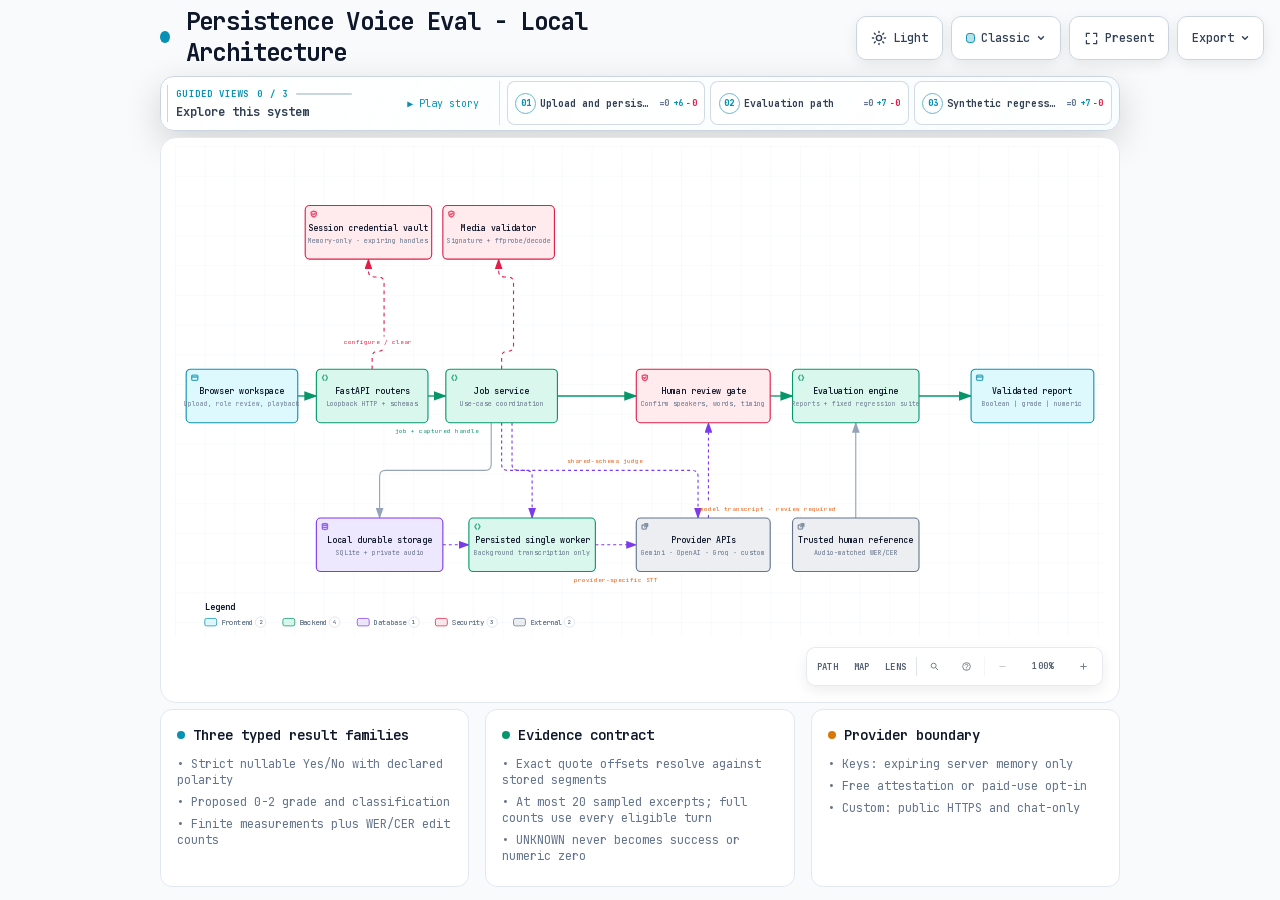
==== commit 8890526c: "feat: add provider sessions and regression checks" ====
--- a/docs/architecture.html
+++ b/docs/architecture.html
@@ -5085,7 +5085,7 @@
       </div>
     </div>
 
-    <script id="archify-guided-views-data" type="application/json">[{"id":"upload-path","label":"Upload and persistence","focus":["browser","api","jobs","media","storage","review"],"note":"Validated audio and scenario inputs are persisted locally before processing."},{"id":"evaluation-path","label":"Evaluation path","focus":["worker","gemini","review","evaluator","reference","report"],"note":"Async transcription stops at review; semantic judging is a separate synchronous call."}]</script>
+    <script id="archify-guided-views-data" type="application/json">[{"id":"upload-path","label":"Upload and persistence","focus":["browser","api","jobs","media","storage","review"],"note":"Validated audio and scenario inputs are persisted locally before processing."},{"id":"evaluation-path","label":"Evaluation path","focus":["vault","worker","providers","review","evaluator","reference","report"],"note":"Captured session handles select a provider; transcription stops at review before judging."},{"id":"regression-path","label":"Synthetic regression","focus":["browser","api","vault","evaluator","providers","storage","report"],"note":"Six fixed transcripts reuse the same judge and evidence validator, then persist baseline metadata."}]</script>
 
     <script id="archify-i18n-data" type="application/json">{"locale":"en","messages":{"viewer.kind.frontend":"Frontend","viewer.kind.backend":"Backend","viewer.kind.database":"Database","viewer.kind.cloud":"Cloud","viewer.kind.security":"Security","viewer.kind.messagebus":"Message bus","viewer.kind.external":"External","viewer.kind.neutral":"Neutral","viewer.kind.node":"Node","viewer.kind.start":"Start","viewer.kind.active":"Active","viewer.kind.waiting":"Waiting","viewer.kind.decision":"Decision","viewer.kind.success":"Success","viewer.kind.failure":"Failure","viewer.toolbar.actions":"Diagram actions","viewer.theme.toggle.title":"Toggle theme (T)","viewer.theme.toggle":"Toggle color theme","viewer.theme.dark":"Dark","viewer.theme.light":"Light","viewer.preset.choose.title":"Choose visual style (S cycles)","viewer.preset.choose":"Choose visual style","viewer.preset.style":"Style","viewer.preset.menu":"Visual style","viewer.preset.identity":"Visual identity","viewer.preset.cycles":"S cycles","viewer.preset.classic":"Classic","viewer.preset.classic.short":"Classic","viewer.preset.classic.hint":"Stable technical default","viewer.preset.flow":"Signal Flow","viewer.preset.flow.short":"Flow","viewer.preset.flow.hint":"Motion-forward presentation","viewer.preset.blueprint":"Blueprint","viewer.preset.blueprint.hint":"Engineering review","viewer.preset.editorial":"Editorial","viewer.preset.editorial.hint":"Publication and launch notes","viewer.preset.badge.signalFlow":"SIGNAL FLOW","viewer.preset.badge.blueprint":"BLUEPRINT / REV 01","viewer.preset.badge.editorial":"EDITORIAL / FIELD NOTE","viewer.preset.badge.editorialPlate":"ARCHIFY / PLATE 04","viewer.preset.current":"Visual style: {style}. Choose visual style","viewer.motion.live":"Live","viewer.motion.still":"Still","viewer.motion.pause":"Pause motion","viewer.motion.resume":"Resume motion","viewer.motion.reduced":"Motion paused by reduced-motion preference","viewer.motion.hidden":"Motion paused while this page is hidden","viewer.motion.yielding":"Pause motion; currently yielding to {owner}","viewer.motion.yielding.title":"Live preview enabled · yielding to {owner}","viewer.owner.story":"the guided story","viewer.owner.chapter":"the active chapter","viewer.owner.chapterPreview":"the chapter delta preview","viewer.owner.handoff":"the chapter handoff","viewer.owner.route":"Route Probe","viewer.owner.lens":"Semantic Lens","viewer.owner.relationship":"Relationship Preview","viewer.owner.intent":"Intent Trace","viewer.owner.focus":"semantic focus","viewer.owner.legend":"legend preview","viewer.owner.reader":"reader interaction","viewer.present.enter":"Enter presentation stage","viewer.present.enter.title":"Presentation stage (F)","viewer.present.exit":"Exit presentation stage","viewer.present.exit.title":"Exit presentation stage (F or Escape)","viewer.present.present":"Present","viewer.present.exit.label":"Exit","viewer.export.button":"Export","viewer.export.button.title":"Export diagram (E)","viewer.export.diagram":"Export diagram","viewer.export.menu":"Export","viewer.export.subtitle":"Portable, clean outputs","viewer.export.share":"Share","viewer.export.shareCard":"Share Card","viewer.export.routeShareCard":"Route Share Card","viewer.export.reachShareCard":"Reach Share Card","viewer.export.copyShareCard":"Copy Share Card","viewer.export.copyDiagram":"Copy diagram","viewer.export.clipboardPng":"PNG to clipboard","viewer.export.raster":"Raster images","viewer.export.image":"Image","viewer.export.lossless":"Lossless image","viewer.export.compact":"Compact image","viewer.export.modern":"Modern image","viewer.export.vectorMotion":"Vector and motion","viewer.export.vectorMotion.heading":"Vector \u0026 motion","viewer.export.editable":"Editable vector","viewer.export.motion6s":"6s motion","viewer.export.unsupported":"Not supported by this browser","viewer.export.clipboardUnsupported":"Clipboard image write not supported by this browser","viewer.export.clipboardUnsupported.period":"Clipboard image write not supported by this browser.","viewer.export.clipboardUnsupported.short":"Clipboard image write not supported in this browser.","viewer.export.motionUnavailable":"Motion capture unavailable in this browser","viewer.export.webmUnavailable":"WebM unavailable in this browser","viewer.export.failed":"Export failed: {message}","viewer.export.unknownVariant":"Unknown Share Card variant: {variant}","viewer.export.routeRequired":"Trace a route before exporting a Route Share Card","viewer.export.reachRequired":"Trace authored reach before exporting a Reach Share Card","viewer.export.unknown":"unknown","viewer.export.routeFailed":"Route Share Card export failed: {message}","viewer.export.reachFailed":"Reach Share Card export failed: {message}","viewer.export.copyFailed":"Copy failed: {message}","viewer.export.copiedPng":"Copied PNG to clipboard","viewer.export.copiedShare":"Copied Share Card","viewer.export.downloadedShare":"Downloaded Share Card","viewer.export.downloadedRoute":"Downloaded Route Share Card","viewer.export.downloadedReach":"Downloaded Reach Share Card","viewer.export.downloadedWebm":"Downloaded WebM","viewer.export.recording":"Recording 6 seconds of motion…","viewer.export.card.routeSummary.one":"Route: {source} → {target} · {count} directed hop","viewer.export.card.routeSummary.other":"Route: {source} → {target} · {count} directed hops","viewer.export.card.reachSummary":"Authored {direction} from {origin} · {nodes} · {links} · max {hops}","viewer.export.card.node.one":"{count} node","viewer.export.card.node.other":"{count} nodes","viewer.export.card.link.one":"{count} link","viewer.export.card.link.other":"{count} links","viewer.export.card.hop.one":"{count} hop","viewer.export.card.hop.other":"{count} hops","viewer.export.card.routeBadge":"ARCHIFY · ROUTE · {hops}","viewer.export.card.reachBadge":"ARCHIFY · {direction} REACH","viewer.export.card.defaultBadge":"ARCHIFY · {preset} · {theme}","viewer.export.direction.upstream":"Upstream","viewer.export.direction.downstream":"Downstream","viewer.export.error.canvasUnavailable":"Canvas unavailable for {label}","viewer.export.error.contextUnavailable":"2D canvas context unavailable for {label}","viewer.export.error.toBlobUnavailable":"canvas.toBlob unavailable for {label}","viewer.export.error.toBlobNull":"canvas.toBlob returned no data for {label}","viewer.export.error.variantsCombined":"Share Card variants cannot be combined","viewer.export.error.viewerState":"Share Card export could not remove temporary viewer state","viewer.export.error.routeState":"Route Card export could not preserve the resolved route safely","viewer.export.error.reachState":"Reach Card export could not preserve authored reach safely","viewer.export.error.webmRequirements":"WebM motion export requires a trace animation and browser MediaRecorder support","viewer.export.error.mediaRecorder":"MediaRecorder failed","viewer.export.error.emptyWebm":"MediaRecorder produced an empty WebM","viewer.export.error.webmBackground":"SVG background could not be loaded for WebM export","viewer.guided.region":"Guided diagram views","viewer.guided.previous":"Previous guided view","viewer.guided.previous.title":"Previous guided view ([)","viewer.guided.next":"Next guided view","viewer.guided.next.title":"Next guided view (])","viewer.guided.views":"Guided views","viewer.guided.explore":"Explore this system","viewer.guided.intro":"Step through curated paths without changing the source diagram.","viewer.guided.trail":"Story trail","viewer.guided.beat":"Beat","viewer.guided.nextBeat":"Next","viewer.guided.play":"Play guided story","viewer.guided.play.title":"Play guided story (P)","viewer.guided.pause":"Pause guided story","viewer.guided.pause.title":"Pause guided story (P)","viewer.guided.replay":"Replay guided story","viewer.guided.replay.title":"Replay guided story (P)","viewer.guided.playStory":"Play story","viewer.guided.pauseStory":"Pause","viewer.guided.replayStory":"Replay story","viewer.guided.motionUnavailable":"Story playback unavailable while motion is Still","viewer.guided.enableMotion":"Switch motion to Live to play the guided story","viewer.guided.selectBeatLink":"Select a Story Beat to copy its exact link","viewer.guided.copyMoment":"Copy moment","viewer.guided.momentCopied":"Moment link copied","viewer.guided.momentCopyFailed":"Could not copy story moment link","viewer.guided.copied":"Copied","viewer.guided.copyFailed":"Copy failed","viewer.guided.showAll":"Show all","viewer.guided.showAll.aria":"Show entire diagram","viewer.guided.chapters":"Story chapters","viewer.guided.storyTrail":"Story trail for {label}: {count} beats","viewer.guided.chapter.open":"Open chapter {index} of {total}: {label}, {count} stops","viewer.guided.chapter.current":"Current chapter {index} of {total}: {label}, {count} stops","viewer.guided.chapter.selectedNodes":"{count} selected nodes","viewer.guided.chapter.stops":"{count} stops","viewer.guided.chapter.stop.one":"{count} stop","viewer.guided.chapter.stop.other":"{count} stops","viewer.guided.chapter.current.title":"{label} — current chapter, {count} stops","viewer.guided.chapter.delta.expanded":"{stay} stay, {enter} enter, {leave} leave","viewer.guided.chapter.delta.aria":"Open chapter {index} of {total}: {label}. Chapter focus delta: {delta}","viewer.guided.chapter.delta.title":"{label} — {delta} chapter focus","viewer.guided.handoff":"{from} → {to} · via {label}","viewer.guided.share.chapter":"Chapter {index} / {total}","viewer.guided.share.initial":"Chapter 01 / 01","viewer.guided.share.default":"Guided chapter","viewer.guided.state.ready":"Ready","viewer.guided.state.playing":"Playing","viewer.guided.state.settled":"Settled","viewer.guided.state.paused":"Paused","viewer.guided.state.pinned":"Pinned","viewer.guided.state.still":"Still","viewer.guided.share.step":"Step {index} / {total} · {label}","viewer.guided.share.staticMoment":"{step} · Static moment","viewer.guided.share.complete":"{count} steps complete · {note}","viewer.guided.share.settled":"Path settled for reading.","viewer.guided.share.staticPath":"{count} steps · Static path","viewer.guided.share.ready":"{count} steps · Ready","viewer.guided.share.aria":"{state} chapter {index} of {total}: {label}. {beat}. {route}","viewer.guided.beat.start":"Beat {index} / {total} · {label} · starting point","viewer.guided.beat.forward":"Beat {index} / {total} · {from} → {to}","viewer.guided.beat.reverse":"Beat {index} / {total} · {from} → {to} · reverse authored link","viewer.guided.beat.multiple":"Beat {index} / {total} · {from} ⇄ {to} · {count} authored links","viewer.guided.beat.group":"Beat {index} / {total} · {from} · {to} · grouped · no direct link","viewer.guided.beat.aria.prefix":"Story beat {index} of {total}: {label}. ","viewer.guided.beat.aria.start":"Starting point.","viewer.guided.beat.aria.forward":"From {from} through one authored forward relationship.","viewer.guided.beat.aria.reverse":"From {from}; the authored relationship points from {to} to {from}.","viewer.guided.beat.aria.multiple":"From {from} through {count} authored relationships; shown without arbitrary motion.","viewer.guided.beat.aria.group":"Grouped from {from} with no direct authored relationship.","viewer.guided.caption.start":"Starting point","viewer.guided.caption.grouped":"Grouped transition · no direct authored link","viewer.guided.caption.more":" +{count} more","viewer.guided.caption.reverse":"Reverse authored relationship","viewer.guided.caption.relationships":"{count} authored relationships","viewer.guided.caption.relationship":"Authored relationship","viewer.guided.caption.direction":"authored direction: {from} → {to}","viewer.guided.caption.starting":"Authored starting point","viewer.guided.beatLink":"Copy link to current story moment: Beat {index} of {total}: {label}","viewer.guided.noStory":"This diagram has no authored guided story.","viewer.guide.eyebrow":"Diagram guide","viewer.guide.close":"Close diagram guide","viewer.guide.inspecting":"Inspecting compiled semantics","viewer.guide.actions":"Diagram exploration actions","viewer.guide.find":"Find any node","viewer.guide.find.hint":"Search labels, responsibilities, kinds, and stable IDs.","viewer.guide.route":"Trace a route","viewer.guide.route.aria":"Trace a directed route","viewer.guide.route.hint":"Ask how two semantic nodes connect in authored direction.","viewer.guide.map":"See the whole system","viewer.guide.map.hint":"Open Semantic Radar with a live viewport and stable nodes.","viewer.guide.lens":"Compare semantic kinds","viewer.guide.lens.hint":"Count roles, reveal their traffic, and compare direct authored links.","viewer.guide.story":"Play the guided story","viewer.guide.story.hint":"Walk the authored chapters and real relationships.","viewer.guide.present":"Enter Presentation Stage","viewer.guide.present.hint":"Give the live diagram the viewport without changing export.","viewer.guide.shortcuts":"Additional keyboard shortcuts","viewer.guide.shortcut.export":"Export","viewer.guide.shortcut.theme":"Theme","viewer.guide.shortcut.style":"Style","viewer.guide.shortcut.reset":"Reset","viewer.guide.shortcut.zoomIn":"Zoom in","viewer.guide.shortcut.zoomOut":"Zoom out","viewer.guide.shortcut.close":"Close","viewer.guide.facts":"{nodes} · {relationships} · {views}","viewer.guide.fact.node.one":"{count} semantic node","viewer.guide.fact.node.other":"{count} semantic nodes","viewer.guide.fact.relationship.one":"{count} relationship","viewer.guide.fact.relationship.other":"{count} relationships","viewer.guide.fact.view.one":"{count} guided view","viewer.guide.fact.view.other":"{count} guided views","viewer.guide.story.available.one":"Walk {count} authored chapter and its real relationships.","viewer.guide.story.available.other":"Walk {count} authored chapters and their real relationships.","viewer.guide.story.unavailable":"No authored guided story in this diagram.","viewer.guide.open":"Open diagram guide","viewer.guide.noStory":"This diagram has no authored guided story.","viewer.finder.title":"Find a node","viewer.finder.close":"Close node finder","viewer.finder.placeholder":"Search labels or IDs","viewer.finder.search":"Search diagram nodes","viewer.finder.results":"Diagram nodes","viewer.finder.empty":"No matching nodes","viewer.finder.result.focus":"Focus {label}","viewer.finder.result.routeStart":"Choose {label} as route start","viewer.finder.result.routeTarget":"Choose {label} as route destination, {links}","viewer.finder.status.empty":"No matching nodes","viewer.finder.status.count.one":"{count} matching node","viewer.finder.status.count.other":"{count} matching nodes","viewer.finder.noun.nodes":"nodes","viewer.finder.link.one":"{count} link","viewer.finder.link.other":"{count} links","viewer.finder.result.focus.one":"Focus {label}, {count} related connection","viewer.finder.result.focus.other":"Focus {label}, {count} related connections","viewer.finder.status.filtered":"{visible} of {available} {noun}","viewer.finder.status.all":"{available} {noun}","viewer.passport.eyebrow":"Semantic passport","viewer.passport.metadata":"Node metadata","viewer.passport.evidence":"Verified source evidence","viewer.passport.verified":"Verified source","viewer.passport.verificationScope":"Verified against local Git at the pinned revision. Remote access has not been checked.","viewer.passport.reach":"Authored reach","viewer.passport.reach.trace":"Trace authored reachability","viewer.passport.upstream":"Upstream","viewer.passport.downstream":"Downstream","viewer.passport.upstream.trace":"Trace upstream authored reachability","viewer.passport.downstream.trace":"Trace downstream authored reachability","viewer.passport.close":"Close semantic passport","viewer.passport.copy":"Copy link","viewer.passport.copy.focus":"Copy link to focused node","viewer.passport.relations":"Relations","viewer.passport.relations.show":"Show connected relationships","viewer.passport.relations.hide":"Hide connected relationships","viewer.passport.relations.list":"Connected relationships","viewer.passport.copyRelation":"Copy relation","viewer.passport.copyNode":"Copy node","viewer.passport.copyPinned":"Copy link to pinned relationship","viewer.passport.copySource":"Copy link to source node","viewer.passport.copy.focused.success":"Focused node link copied","viewer.passport.copy.pinned.success":"Pinned relationship link copied","viewer.passport.copy.focused.failed":"Could not copy focused node link","viewer.passport.copy.pinned.failed":"Could not copy pinned relationship link","viewer.passport.relationship.none":"No connected relationships","viewer.passport.relationship.count.one":"{count} relation","viewer.passport.relationship.count.other":"{count} relations","viewer.passport.relationship.show.one":"Show {count} connected relationship","viewer.passport.relationship.show.other":"Show {count} connected relationships","viewer.passport.relationship.summary":"{out} outgoing · {in} incoming{loops}","viewer.passport.relationship.loops":" · {count} loop","viewer.passport.relationship.explorer":"Direct relationship explorer","viewer.passport.relationship.help":"Use arrow keys to explore relationships. Press Enter or Space to pin details; Escape clears.","viewer.passport.relationship.loopsBack":"loops back","viewer.passport.relationship.connectsTo":"connects to","viewer.passport.relationship.connectsFrom":"connects from","viewer.passport.relationship.pinned":"Pinned relationship · {from} → {to} · {label}","viewer.passport.relationship.inspect":"Inspect relationship {index} of {total}: {from} to {to}, {label}. Press Enter for details.","viewer.passport.relationship.group.out":"Outgoing","viewer.passport.relationship.group.in":"Incoming","viewer.passport.relationship.group.loop":"Self loops","viewer.passport.relationship.row":"{group}: {relationship}, {neighbor}","viewer.passport.relationship.direction.out":"OUT →","viewer.passport.relationship.direction.in":"← IN","viewer.passport.relationship.direction.loop":"LOOP","viewer.passport.sourceCount.one":"{count} verified source reference","viewer.passport.sourceCount.other":"{count} verified source references","viewer.passport.sourceMarker":"SRC","viewer.passport.beacon.one":"{count} verified source; focus this node to inspect","viewer.passport.beacon.other":"{count} verified sources; focus this node to inspect","viewer.passport.repository.open":"Open verified repository revision {revision}","viewer.passport.source.open":"Open verified source {path} at revision {revision}","viewer.passport.source.openLink":"Open ↗","viewer.passport.reach.upstream.one":"Trace {count} upstream authored node","viewer.passport.reach.upstream.other":"Trace {count} upstream authored nodes","viewer.passport.reach.downstream.one":"Trace {count} downstream authored node","viewer.passport.reach.downstream.other":"Trace {count} downstream authored nodes","viewer.passport.reach.noUpstream":"No upstream authored nodes","viewer.passport.reach.noDownstream":"No downstream authored nodes","viewer.passport.reach.status":"{direction} · {nodes} nodes · {links} links · max {hops} hops","viewer.route.eyebrow":"Route probe","viewer.route.start":"Choose a start node","viewer.route.start.find":"Find start","viewer.route.start.find.aria":"Find a route start","viewer.route.copy":"Copy link","viewer.route.copy.aria":"Copy link to traced route","viewer.route.clear":"Clear","viewer.route.clear.aria":"Clear route probe","viewer.route.traced":"Traced route","viewer.route.pickTwo":"Pick two semantic nodes on the diagram","viewer.route.pickOne":"Pick a semantic node on the diagram","viewer.route.controls":"Route journey controls","viewer.route.previous":"Previous route position","viewer.route.play":"Play route journey","viewer.route.pause":"Pause route journey","viewer.route.replay":"Replay route journey","viewer.route.next":"Next route position","viewer.route.journey":"Journey","viewer.route.pause.label":"Pause","viewer.route.replay.label":"Replay","viewer.route.overview":"Overview","viewer.route.overview.aria":"Show complete route overview","viewer.route.instructions":"Choose the source, then the destination. Direction matters.","viewer.route.destination":"Choose a destination from {label}","viewer.route.destination.find":"Find target","viewer.route.destination.find.aria":"Find a reachable route destination","viewer.route.differentDestination":"Choose a different destination","viewer.route.distinct":"A route needs two distinct semantic nodes.","viewer.route.unreachable":"No directed route to {label}","viewer.route.unreachable.detail":"{target} is not reachable from {source}. Pick a highlighted destination.","viewer.route.start.instructions":"Select the source. The next step will reveal only directed destinations.","viewer.route.copy.success":"Traced route link copied","viewer.route.copy.failed":"Could not copy traced route link","viewer.route.position":"Route position {index} of {total}: {label}","viewer.route.step":"Step {index} of {total} · {phase} · {label}","viewer.route.motionRequired":"Automatic journey requires Live motion","viewer.route.trigger.clear":"Clear traced route","viewer.route.overview.status":"{nodes} · {hops} · shortest authored route","viewer.route.overview.node.one":"{count} node","viewer.route.overview.node.other":"{count} nodes","viewer.route.overview.hop.one":"{count} directed hop","viewer.route.overview.hop.other":"{count} directed hops","viewer.route.phase.playing":"Playing","viewer.route.phase.complete":"Complete","viewer.route.phase.inspecting":"Inspecting","viewer.route.destination.count.one":"{count} directed destination available. Pick a highlighted node.","viewer.route.destination.count.other":"{count} directed destinations available. Pick a highlighted node.","viewer.route.noOutgoing":"No outgoing route starts here. Clear and choose another source.","viewer.route.result.title":"{source} to {target}","viewer.route.finder.source.title":"Choose route start","viewer.route.finder.source.placeholder":"Search route sources","viewer.route.finder.source.empty":"No matching route sources","viewer.route.finder.source.results":"Nodes that can start a route","viewer.route.finder.source.noun":"route sources","viewer.route.finder.source.badge":"start","viewer.route.finder.target.title":"Destination from {label}","viewer.route.finder.target.placeholder":"Search reachable destinations","viewer.route.finder.target.empty":"No matching reachable destinations","viewer.route.finder.target.results":"Reachable route destinations","viewer.route.finder.target.noun":"reachable destinations","viewer.route.hop.one":"{count} hop","viewer.route.hop.other":"{count} hops","viewer.lens.eyebrow":"Semantic lens","viewer.lens.title":"Compare system roles","viewer.lens.close":"Close semantic lens","viewer.lens.instruction":"Choose up to two semantic kinds. One reveals its real traffic; two compare only direct authored relationships.","viewer.lens.kinds":"Semantic kinds","viewer.lens.choose":"Choose a kind to inspect its nodes and touching relationships.","viewer.lens.copy":"Copy link to semantic lens","viewer.lens.clear":"Clear semantic lens","viewer.lens.open":"Open semantic lens","viewer.lens.openActive":"Open active semantic lens","viewer.lens.legend":"Semantic legend","viewer.lens.legend.inspect.one":"Inspect {label}, {count} node","viewer.lens.legend.inspect.other":"Inspect {label}, {count} nodes","viewer.lens.kind.count.one":"{label}, {count} node","viewer.lens.kind.count.other":"{label}, {count} nodes","viewer.lens.compare.one":"{first} → {second}: {forward} · {second} → {first}: {reverse} · {count} direct relationship","viewer.lens.compare.other":"{first} → {second}: {forward} · {second} → {first}: {reverse} · {count} direct relationships","viewer.lens.single":"{nodes} · {relationships} · connected peers remain visible","viewer.lens.node.one":"{count} {label} node","viewer.lens.node.other":"{count} {label} nodes","viewer.lens.relationship.one":"{count} touching relationship","viewer.lens.relationship.other":"{count} touching relationships","viewer.radar.title":"Semantic radar","viewer.radar.building":"Building overview","viewer.radar.openFull":"Open full semantic radar","viewer.radar.open":"Open radar","viewer.radar.close":"Close semantic radar","viewer.radar.surface":"Diagram overview. Click a node to focus it, or use arrow keys to pan.","viewer.radar.click":"Click node","viewer.radar.drag":"Drag to pan","viewer.radar.space":"Semantic radar needs more MAP space.","viewer.radar.nodes":"Semantic diagram radar nodes","viewer.radar.focus":"Focus {label} from Semantic Radar","viewer.radar.status":"{count} nodes · {viewport}","viewer.radar.fullMap":"{count} nodes · full map","viewer.radar.compacted":"Radar compacted to avoid covering the Semantic Passport or MAP controls.","viewer.radar.cancelWaiting":"Cancel semantic radar waiting for more MAP space","viewer.radar.needsSpace":"Semantic radar needs more visible MAP space","viewer.radar.viewport.full":"full map","viewer.radar.viewport.width":"{percent}% width","viewer.radar.viewport.scale":"{percent}% viewport","viewer.nav.controls":"Diagram view controls","viewer.nav.route":"Trace a directed route","viewer.nav.route.title":"Trace route (R)","viewer.nav.route.short":"PATH","viewer.nav.radar":"Open semantic radar","viewer.nav.radar.title":"Semantic radar (M)","viewer.nav.radar.short":"MAP","viewer.nav.lens":"Open semantic lens","viewer.nav.lens.title":"Semantic lens (L)","viewer.nav.lens.short":"LENS","viewer.nav.find":"Find a node","viewer.nav.find.title":"Find a node (/)","viewer.nav.guide":"Open diagram guide","viewer.nav.guide.title":"Diagram guide (?)","viewer.nav.zoomOut":"Zoom out","viewer.nav.zoomOut.title":"Zoom out (-)","viewer.nav.reset":"Reset diagram view","viewer.nav.reset.title":"Reset view (0)","viewer.nav.read":"READ","viewer.nav.zoomIn":"Zoom in","viewer.nav.zoomIn.title":"Zoom in (+)","viewer.nav.camera":"{hint}. Reset diagram view","viewer.nav.camera.title":"{semantic}{hint} · reset view (0)","viewer.nav.camera.semantic":"Semantic camera active · ","viewer.nav.level.map":"MAP","viewer.nav.level.read":"READ","viewer.nav.level.full":"FULL","viewer.nav.level.auto":"AUTO","viewer.nav.detail.map":"Zoom in to reveal relationship labels and node context","viewer.nav.detail.read":"Zoom in again to reveal tags and annotations","viewer.nav.detail.full":"Full diagram detail","viewer.intent.summary":"{label}. {out} outgoing, {in} incoming{loops}. {total} connections. Press Enter for details.","viewer.intent.loops":", {count} self loop","viewer.common.copied":"Copied","viewer.common.copyFailed":"Copy failed","viewer.common.copyLink":"Copy link","viewer.common.clear":"Clear","viewer.common.close":"Close"}}</script>
     <div class="guided-views no-print" id="guided-views" hidden aria-label="Guided diagram views">
@@ -5160,18 +5160,19 @@
 
         <!-- Connection paths (before components for correct z-order) -->
         <path data-edge-from="browser" data-edge-to="api" data-edge-key="0" data-edge-id="browser-api" data-composition-points="165,336;190,336" d="M 165 336 L 190 336" class="a-emphasis" stroke-width="1.8" marker-end="url(#arrowhead-emphasis)"/>
-        <path data-edge-from="api" data-edge-to="jobs" data-edge-key="1" data-edge-id="api-jobs" data-composition-points="340,336;364,336" d="M 340 336 L 364 336" class="a-emphasis" stroke-width="1.8" marker-end="url(#arrowhead-emphasis)"/>
+        <path data-edge-from="api" data-edge-to="jobs" data-edge-label="job + captured handle" data-edge-key="1" data-edge-id="api-jobs" data-composition-points="340,336;364,336" d="M 340 336 L 364 336" class="a-emphasis" stroke-width="1.8" marker-end="url(#arrowhead-emphasis)"/>
         <path data-edge-from="jobs" data-edge-to="media" data-edge-key="2" data-edge-id="jobs-media" data-composition-points="439,300;439,276;455,276;455,176;435,176;435,152" d="M 439 300 L 439 284 Q 439 276 447 276 L 447 276 Q 455 276 455 268 L 455 184 Q 455 176 447 176 L 443 176 Q 435 176 435 168 L 435 152" class="a-security" stroke-width="1.5" marker-end="url(#arrowhead-security)"/>
         <path data-edge-from="jobs" data-edge-to="storage" data-edge-key="3" data-edge-id="jobs-storage" data-composition-points="425,372;425,436;275,436;275,500" d="M 425 372 L 425 428 Q 425 436 417 436 L 283 436 Q 275 436 275 444 L 275 500" class="a-default" stroke-width="1.5" marker-end="url(#arrowhead)"/>
         <path data-edge-from="jobs" data-edge-to="worker" data-edge-key="4" data-edge-id="jobs-worker" data-composition-points="439,372;439,436;480,436;480,500" d="M 439 372 L 439 428 Q 439 436 447 436 L 472 436 Q 480 436 480 444 L 480 500" class="a-dashed" stroke-width="1.5" marker-end="url(#arrowhead-dashed)"/>
         <path data-edge-from="storage" data-edge-to="worker" data-edge-key="5" data-edge-id="storage-worker" data-composition-points="360,536;395,536" d="M 360 536 L 395 536" class="a-dashed" stroke-width="1.5" marker-end="url(#arrowhead-dashed)"/>
-        <path data-edge-from="worker" data-edge-to="gemini" data-edge-label="async STT" data-edge-key="6" data-edge-id="worker-gemini" data-composition-points="565,536;620,536" d="M 565 536 L 620 536" class="a-dashed" stroke-width="1.5" marker-end="url(#arrowhead-dashed)"/>
-        <path data-edge-from="gemini" data-edge-to="review" data-edge-label="model transcript · review required" data-edge-key="7" data-edge-id="gemini-review" data-composition-points="717,500;717,372" d="M 717 500 L 717 372" class="a-dashed" stroke-width="1.5" marker-end="url(#arrowhead-dashed)"/>
-        <path data-edge-from="jobs" data-edge-to="gemini" data-edge-label="synchronous semantic judge" data-edge-key="8" data-edge-id="jobs-gemini" data-composition-points="453,372;453,436;703,436;703,500" d="M 453 372 L 453 428 Q 453 436 461 436 L 695 436 Q 703 436 703 444 L 703 500" class="a-dashed" stroke-width="1.5" marker-end="url(#arrowhead-dashed)"/>
-        <path data-edge-from="jobs" data-edge-to="review" data-edge-key="9" data-edge-id="jobs-review" data-composition-points="514,336;620,336" d="M 514 336 L 620 336" class="a-emphasis" stroke-width="1.8" marker-end="url(#arrowhead-emphasis)"/>
-        <path data-edge-from="review" data-edge-to="evaluator" data-edge-key="10" data-edge-id="review-evaluator" data-composition-points="800,336;830,336" d="M 800 336 L 830 336" class="a-emphasis" stroke-width="1.8" marker-end="url(#arrowhead-emphasis)"/>
-        <path data-edge-from="reference" data-edge-to="evaluator" data-edge-key="11" data-edge-id="reference-evaluator" data-composition-points="915,500;915,372" d="M 915 500 L 915 372" class="a-default" stroke-width="1.5" marker-end="url(#arrowhead)"/>
-        <path data-edge-from="evaluator" data-edge-to="report" data-edge-key="12" data-edge-id="evaluator-report" data-composition-points="1000,336;1070,336" d="M 1000 336 L 1070 336" class="a-emphasis" stroke-width="1.8" marker-end="url(#arrowhead-emphasis)"/>
+        <path data-edge-from="api" data-edge-to="vault" data-edge-label="configure / clear" data-edge-key="6" data-edge-id="api-vault" data-composition-points="265,300;265,276;281,276;281,176;260,176;260,152" d="M 265 300 L 265 284 Q 265 276 273 276 L 273 276 Q 281 276 281 268 L 281 184 Q 281 176 273 176 L 268 176 Q 260 176 260 168 L 260 152" class="a-security" stroke-width="1.5" marker-end="url(#arrowhead-security)"/>
+        <path data-edge-from="worker" data-edge-to="providers" data-edge-label="provider-specific STT" data-edge-key="7" data-edge-id="worker-providers" data-composition-points="565,536;620,536" d="M 565 536 L 620 536" class="a-dashed" stroke-width="1.5" marker-end="url(#arrowhead-dashed)"/>
+        <path data-edge-from="providers" data-edge-to="review" data-edge-label="model transcript · review required" data-edge-key="8" data-edge-id="providers-review" data-composition-points="717,500;717,372" d="M 717 500 L 717 372" class="a-dashed" stroke-width="1.5" marker-end="url(#arrowhead-dashed)"/>
+        <path data-edge-from="jobs" data-edge-to="providers" data-edge-label="shared-schema judge" data-edge-key="9" data-edge-id="jobs-providers" data-composition-points="453,372;453,436;703,436;703,500" d="M 453 372 L 453 428 Q 453 436 461 436 L 695 436 Q 703 436 703 444 L 703 500" class="a-dashed" stroke-width="1.5" marker-end="url(#arrowhead-dashed)"/>
+        <path data-edge-from="jobs" data-edge-to="review" data-edge-key="10" data-edge-id="jobs-review" data-composition-points="514,336;620,336" d="M 514 336 L 620 336" class="a-emphasis" stroke-width="1.8" marker-end="url(#arrowhead-emphasis)"/>
+        <path data-edge-from="review" data-edge-to="evaluator" data-edge-key="11" data-edge-id="review-evaluator" data-composition-points="800,336;830,336" d="M 800 336 L 830 336" class="a-emphasis" stroke-width="1.8" marker-end="url(#arrowhead-emphasis)"/>
+        <path data-edge-from="reference" data-edge-to="evaluator" data-edge-key="12" data-edge-id="reference-evaluator" data-composition-points="915,500;915,372" d="M 915 500 L 915 372" class="a-default" stroke-width="1.5" marker-end="url(#arrowhead)"/>
+        <path data-edge-from="evaluator" data-edge-to="report" data-edge-key="13" data-edge-id="evaluator-report" data-composition-points="1000,336;1070,336" d="M 1000 336 L 1070 336" class="a-emphasis" stroke-width="1.8" marker-end="url(#arrowhead-emphasis)"/>
 
         <!-- Components -->
         <g id="node-browser" data-node-id="browser" data-node-label="Browser workspace" tabindex="0" role="button" aria-label="Focus Browser workspace, Upload, role review, playback, Architecture component" aria-pressed="false" data-node-kind="frontend" data-node-sublabel="Upload, role review, playback" data-node-context="Architecture component">
@@ -5247,17 +5248,30 @@
         <text data-detail="context" x="480" y="550" class="t-muted" font-size="9" text-anchor="middle">Background transcription only</text>
         </g>
 
-        <g id="node-gemini" data-node-id="gemini" data-node-label="Gemini Developer API" tabindex="0" role="button" aria-label="Focus Gemini Developer API, Optional free-tier STT + judge, Architecture component" aria-pressed="false" data-node-kind="external" data-node-sublabel="Optional free-tier STT + judge" data-node-tag="REMOTE · explicit opt-in" data-node-context="Architecture component">
-          <title>Gemini Developer API · Optional free-tier STT + judge · Architecture component · REMOTE · explicit opt-in</title>
+        <g id="node-providers" data-node-id="providers" data-node-label="Provider APIs" tabindex="0" role="button" aria-label="Focus Provider APIs, Gemini · OpenAI · Groq · custom, Architecture component" aria-pressed="false" data-node-kind="external" data-node-sublabel="Gemini · OpenAI · Groq · custom" data-node-tag="REMOTE · explicit opt-in" data-node-context="Architecture component">
+          <title>Provider APIs · Gemini · OpenAI · Groq · custom · Architecture component · REMOTE · explicit opt-in</title>
           <rect x="620" y="500" width="180" height="72" rx="6" class="c-mask"/>
           <rect x="620" y="500" width="180" height="72" rx="6" class="c-external" stroke-width="1.5"/>
           <g aria-hidden="true" data-semantic-sigil="external" class="semantic-sigil s-external" transform="translate(626 506) scale(0.6875)">
             <rect x="2.5" y="5" width="8.5" height="8" rx="1.5"/>
             <path d="M8 2.5h5.5V8M13.5 2.5 7.5 8.5"/>
           </g>
-          <text data-node-label="" data-detail-anchor="" x="710" y="534" class="t-primary" font-size="11" font-weight="600" text-anchor="middle">Gemini Developer API</text>
-        <text data-detail="context" x="710" y="550" class="t-muted" font-size="9" text-anchor="middle">Optional free-tier STT + judge</text>
+          <text data-node-label="" data-detail-anchor="" x="710" y="534" class="t-primary" font-size="11" font-weight="600" text-anchor="middle">Provider APIs</text>
+        <text data-detail="context" x="710" y="550" class="t-muted" font-size="9" text-anchor="middle">Gemini · OpenAI · Groq · custom</text>
         <text data-detail="fine" x="710" y="564" class="t-external" font-size="7" text-anchor="middle">REMOTE · explicit opt-in</text>
+        </g>
+
+        <g id="node-vault" data-node-id="vault" data-node-label="Session credential vault" tabindex="0" role="button" aria-label="Focus Session credential vault, Memory-only · expiring handles, Architecture component" aria-pressed="false" data-node-kind="security" data-node-sublabel="Memory-only · expiring handles" data-node-tag="HttpOnly SameSite cookie" data-node-context="Architecture component">
+          <title>Session credential vault · Memory-only · expiring handles · Architecture component · HttpOnly SameSite cookie</title>
+          <rect x="175" y="80" width="170" height="72" rx="6" class="c-mask"/>
+          <rect x="175" y="80" width="170" height="72" rx="6" class="c-security" stroke-width="1.5"/>
+          <g aria-hidden="true" data-semantic-sigil="security" class="semantic-sigil s-security" transform="translate(181 86) scale(0.6875)">
+            <path d="M8 2.2 13 4v3.5c0 3.1-1.8 5.4-5 6.5-3.2-1.1-5-3.4-5-6.5V4Z"/>
+            <path d="m5.8 8 1.5 1.5 3-3"/>
+          </g>
+          <text data-node-label="" data-detail-anchor="" x="260" y="114" class="t-primary" font-size="11" font-weight="600" text-anchor="middle">Session credential vault</text>
+        <text data-detail="context" x="260" y="130" class="t-muted" font-size="9" text-anchor="middle">Memory-only · expiring handles</text>
+        <text data-detail="fine" x="260" y="144" class="t-security" font-size="7" text-anchor="middle">HttpOnly SameSite cookie</text>
         </g>
 
         <g id="node-review" data-node-id="review" data-node-label="Human review gate" tabindex="0" role="button" aria-label="Focus Human review gate, Confirm speakers, words, timing, Architecture component" aria-pressed="false" data-node-kind="security" data-node-sublabel="Confirm speakers, words, timing" data-node-tag="required after STT" data-node-context="Architecture component">
@@ -5273,15 +5287,15 @@
         <text data-detail="fine" x="710" y="364" class="t-security" font-size="7" text-anchor="middle">required after STT</text>
         </g>
 
-        <g id="node-evaluator" data-node-id="evaluator" data-node-label="Evaluation engine" tabindex="0" role="button" aria-label="Focus Evaluation engine, Evidence checks + metrics, Architecture component" aria-pressed="false" data-node-kind="backend" data-node-sublabel="Evidence checks + metrics" data-node-context="Architecture component">
-          <title>Evaluation engine · Evidence checks + metrics · Architecture component</title>
+        <g id="node-evaluator" data-node-id="evaluator" data-node-label="Evaluation engine" tabindex="0" role="button" aria-label="Focus Evaluation engine, Reports + fixed regression suite, Architecture component" aria-pressed="false" data-node-kind="backend" data-node-sublabel="Reports + fixed regression suite" data-node-context="Architecture component">
+          <title>Evaluation engine · Reports + fixed regression suite · Architecture component</title>
           <rect x="830" y="300" width="170" height="72" rx="6" class="c-mask"/>
           <rect x="830" y="300" width="170" height="72" rx="6" class="c-backend" stroke-width="1.5"/>
           <g aria-hidden="true" data-semantic-sigil="backend" class="semantic-sigil s-backend" transform="translate(836 306) scale(0.6875)">
             <path d="M6 3 3 8l3 5M10 3l3 5-3 5"/>
           </g>
           <text data-node-label="" data-detail-anchor="" x="915" y="334" class="t-primary" font-size="11" font-weight="600" text-anchor="middle">Evaluation engine</text>
-        <text data-detail="context" x="915" y="350" class="t-muted" font-size="9" text-anchor="middle">Evidence checks + metrics</text>
+        <text data-detail="context" x="915" y="350" class="t-muted" font-size="8.4" text-anchor="middle">Reports + fixed regression suite</text>
         </g>
 
         <g id="node-reference" data-node-id="reference" data-node-label="Trusted human reference" tabindex="0" role="button" aria-label="Focus Trusted human reference, Audio-matched WER/CER, Architecture component" aria-pressed="false" data-node-kind="external" data-node-sublabel="Audio-matched WER/CER" data-node-context="Architecture component">
@@ -5313,22 +5327,29 @@
 
         <!-- Connection labels -->
 
-
-
-
-
-
-        <g data-detail="context" data-edge-from="worker" data-edge-to="gemini" data-edge-label="async STT" data-edge-key="6" data-edge-id="worker-gemini">
-          <rect x="565.9" y="516" width="53.199999999999996" height="14" rx="3" class="c-mask"/>
-          <text x="592.5" y="526" class="t-messagebus" font-size="8" text-anchor="middle">async STT</text>
+        <g data-detail="context" data-edge-from="api" data-edge-to="jobs" data-edge-label="job + captured handle" data-edge-key="1" data-edge-id="api-jobs">
+          <rect x="296.6" y="376" width="110.8" height="14" rx="3" class="c-mask"/>
+          <text x="352" y="386" class="t-backend" font-size="8" text-anchor="middle">job + captured handle</text>
         </g>
-        <g data-detail="context" data-edge-from="gemini" data-edge-to="review" data-edge-label="model transcript · review required" data-edge-key="7" data-edge-id="gemini-review">
+
+
+
+
+        <g data-detail="context" data-edge-from="api" data-edge-to="vault" data-edge-label="configure / clear" data-edge-key="6" data-edge-id="api-vault">
+          <rect x="227.2" y="256" width="91.6" height="14" rx="3" class="c-mask"/>
+          <text x="273" y="266" class="t-security" font-size="8" text-anchor="middle">configure / clear</text>
+        </g>
+        <g data-detail="context" data-edge-from="worker" data-edge-to="providers" data-edge-label="provider-specific STT" data-edge-key="7" data-edge-id="worker-providers">
+          <rect x="537.1" y="576" width="110.8" height="14" rx="3" class="c-mask"/>
+          <text x="592.5" y="586" class="t-messagebus" font-size="8" text-anchor="middle">provider-specific STT</text>
+        </g>
+        <g data-detail="context" data-edge-from="providers" data-edge-to="review" data-edge-label="model transcript · review required" data-edge-key="8" data-edge-id="providers-review">
           <rect x="710.4" y="480" width="173.2" height="14" rx="3" class="c-mask"/>
           <text x="797" y="490" class="t-messagebus" font-size="8" text-anchor="middle">model transcript · review required</text>
         </g>
-        <g data-detail="context" data-edge-from="jobs" data-edge-to="gemini" data-edge-label="synchronous semantic judge" data-edge-key="8" data-edge-id="jobs-gemini">
-          <rect x="510.6" y="416" width="134.8" height="14" rx="3" class="c-mask"/>
-          <text x="578" y="426" class="t-messagebus" font-size="8" text-anchor="middle">synchronous semantic judge</text>
+        <g data-detail="context" data-edge-from="jobs" data-edge-to="providers" data-edge-label="shared-schema judge" data-edge-key="9" data-edge-id="jobs-providers">
+          <rect x="527.4" y="416" width="101.2" height="14" rx="3" class="c-mask"/>
+          <text x="578" y="426" class="t-messagebus" font-size="8" text-anchor="middle">shared-schema judge</text>
         </g>
 
 
@@ -5575,12 +5596,12 @@
       <div class="card">
         <div class="card-header">
           <div class="card-dot amber"></div>
-          <h3>Free-only boundary</h3>
+          <h3>Provider boundary</h3>
         </div>
         <ul>
-          <li>&bull; Manual transcript and synthetic demo work offline</li>
-          <li>&bull; Gemini requires explicit free-tier confirmation</li>
-          <li>&bull; No paid fallback or invented backend action proof</li>
+          <li>&bull; Keys: expiring server memory only</li>
+          <li>&bull; Free attestation or paid-use opt-in</li>
+          <li>&bull; Custom: public HTTPS and chat-only</li>
         </ul>
       </div>
     </div>
